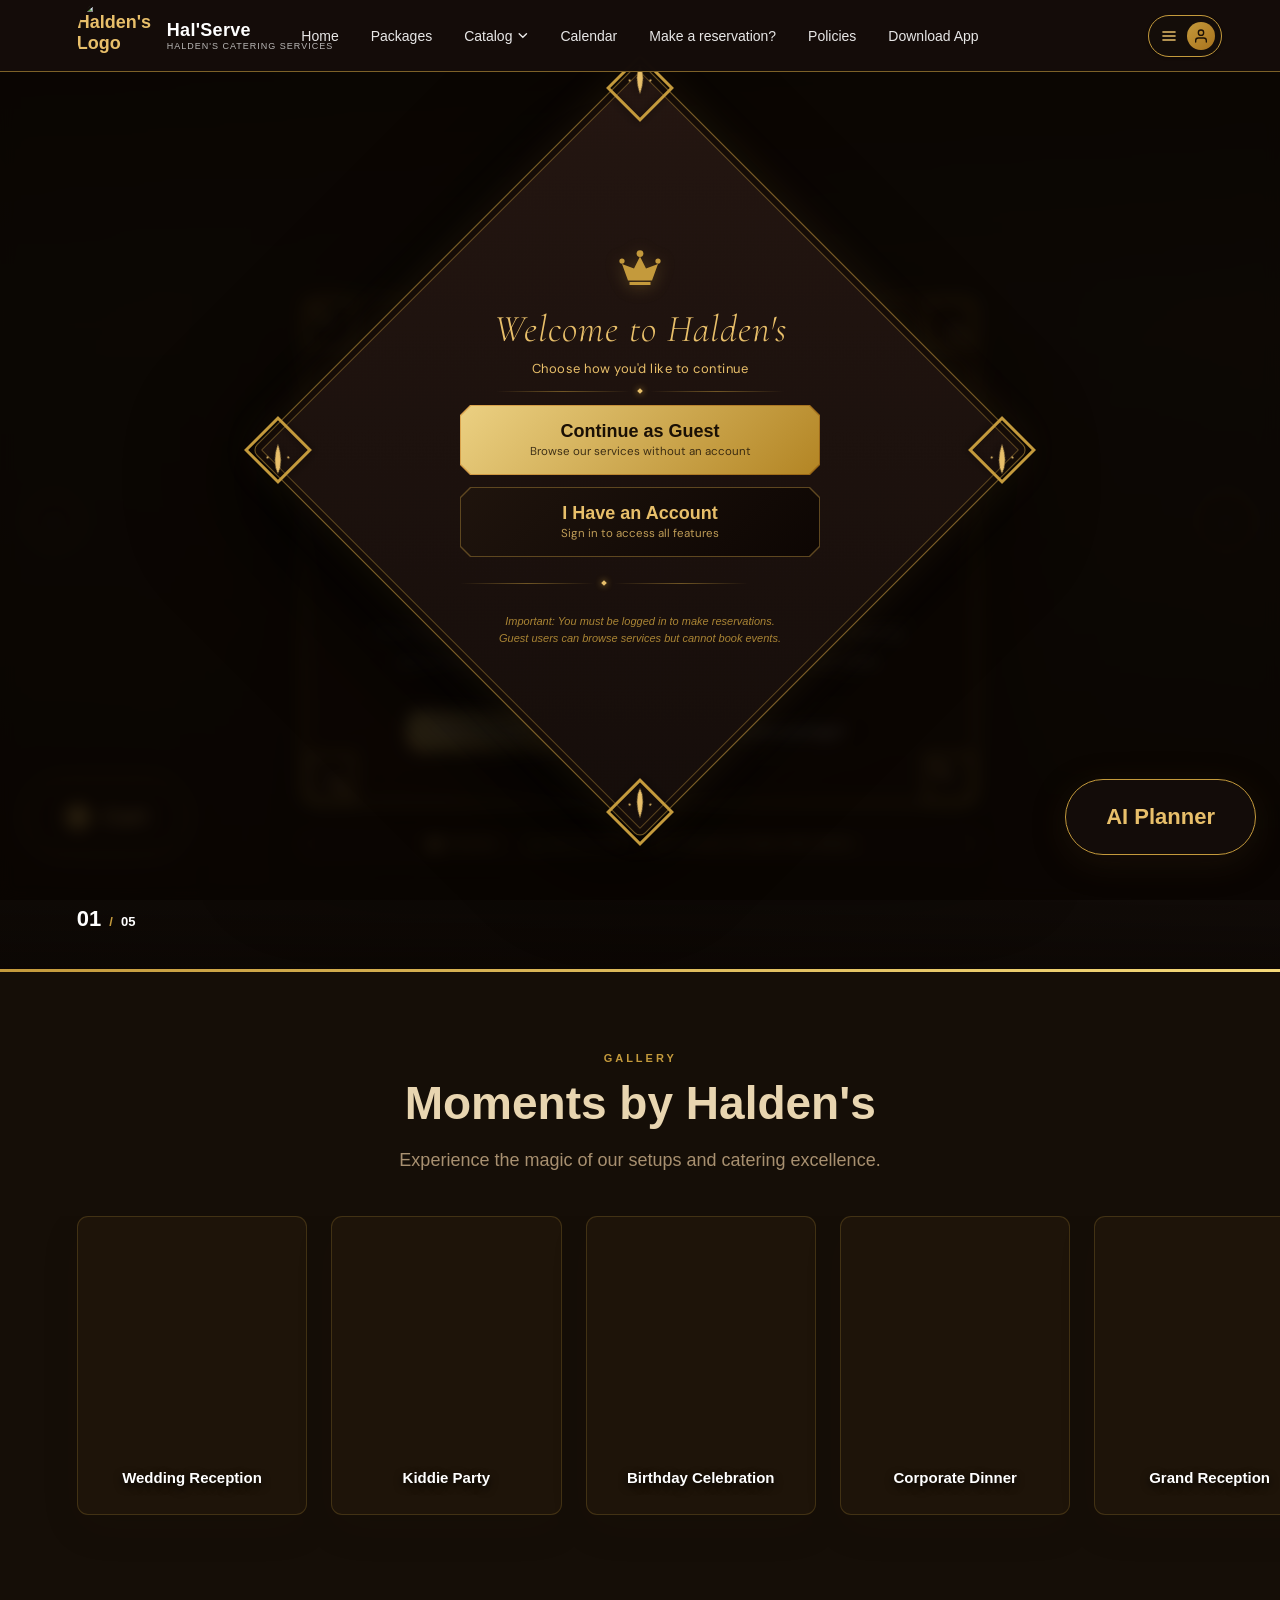
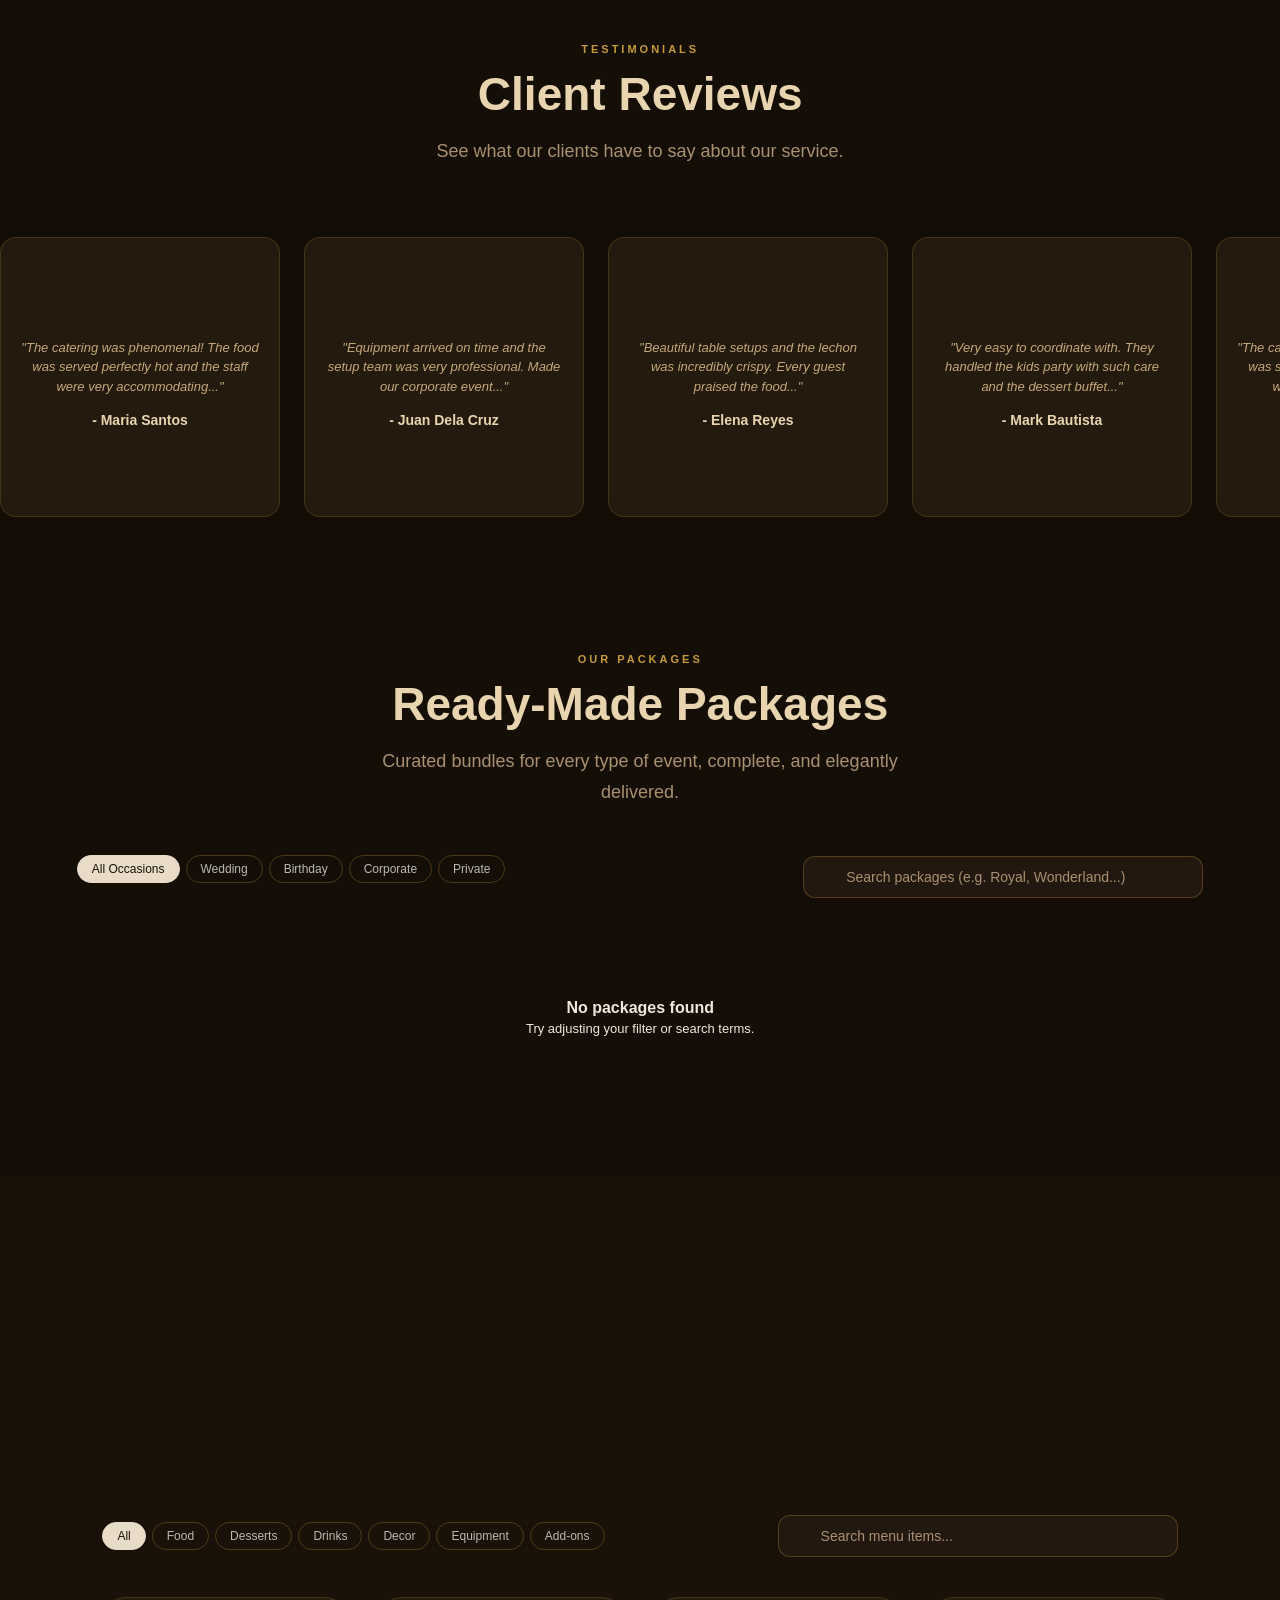
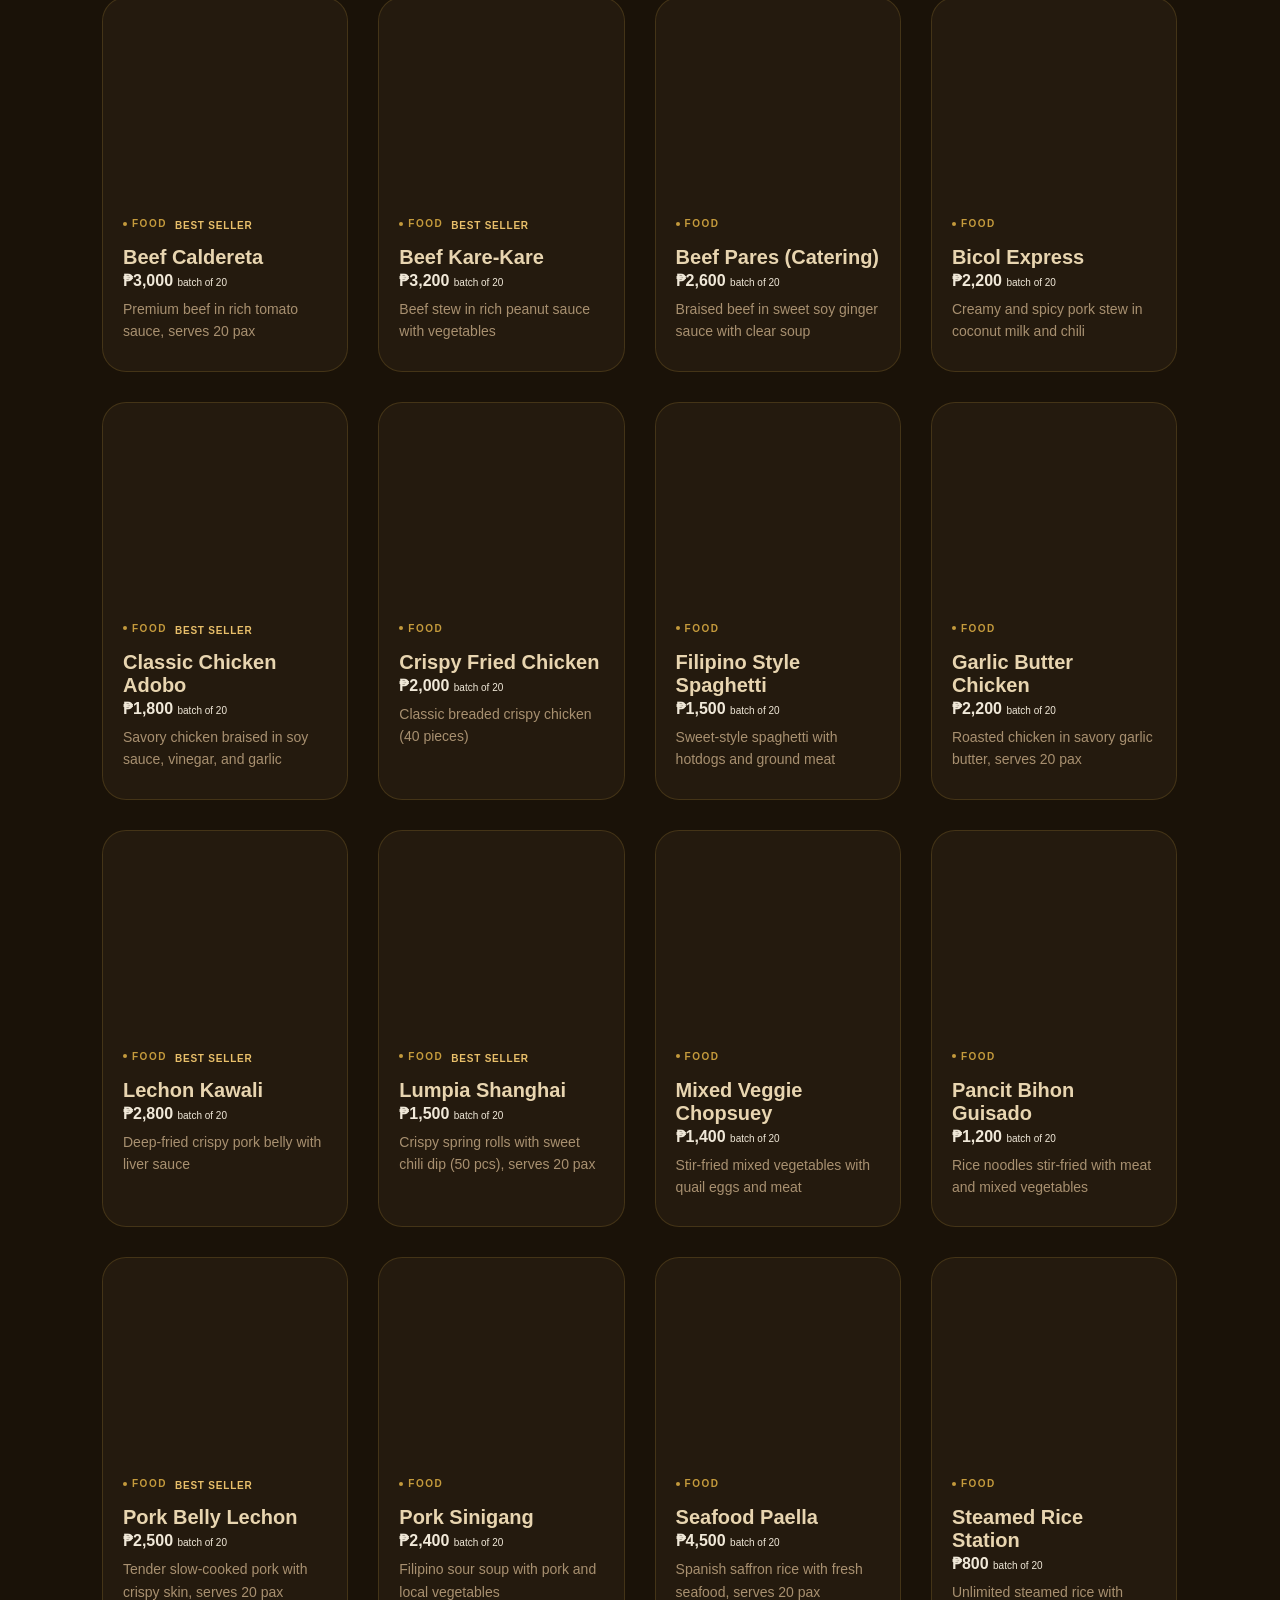
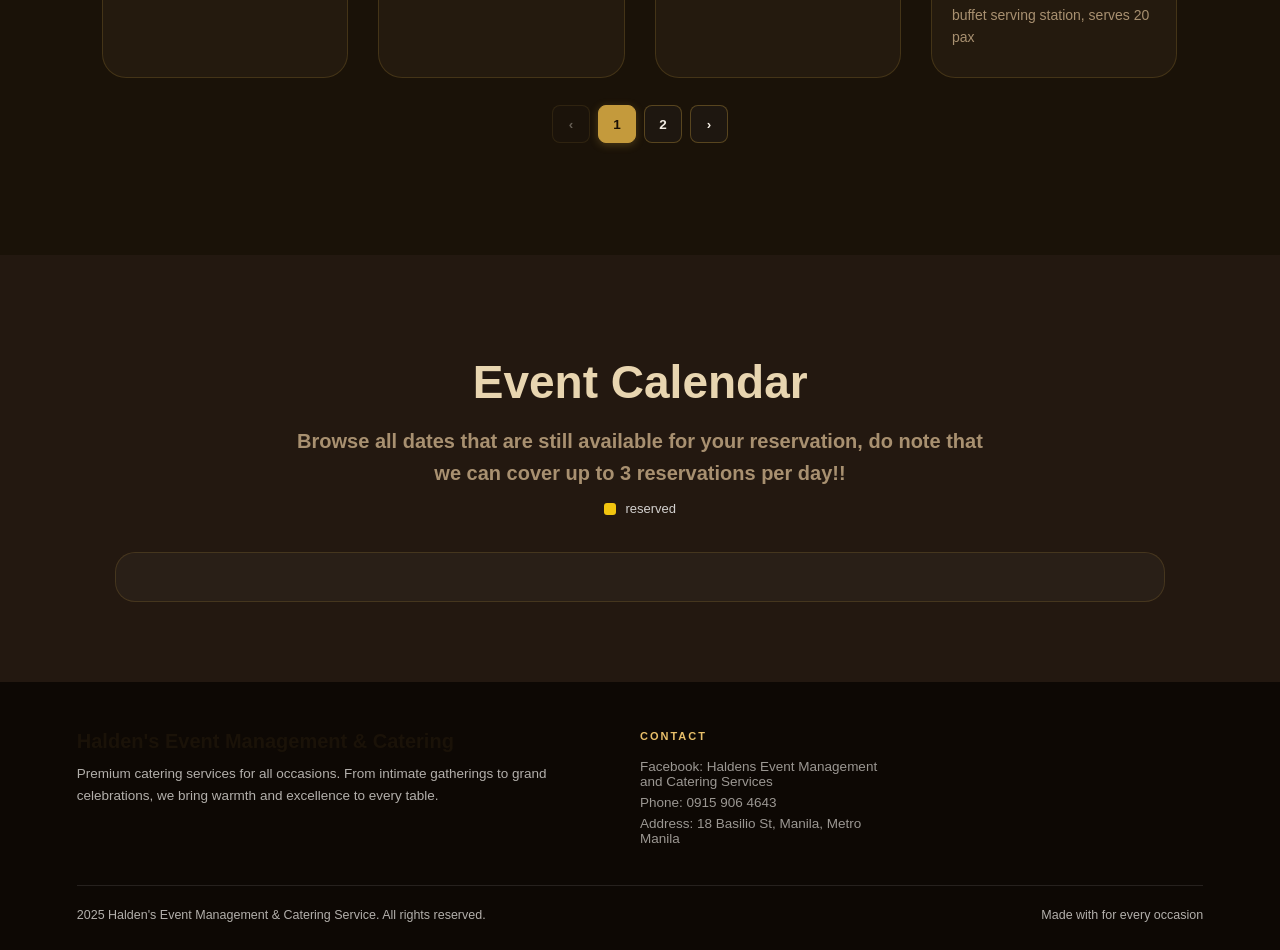
==== index.html @ 3b06c66b "Add files via upload" ====
<!DOCTYPE html>
<html lang="en">

<head>
  <meta charset="UTF-8">
  <!-- ================================================================
       HARD REDIRECT LOOP BREAKER
  ================================================================ -->
  <script>
    (function() {
      try {
        var now = Date.now();
        var raw = sessionStorage.getItem('_hard_loop_guard');
        var loads = raw ? JSON.parse(raw) : [];
        loads = loads.filter(function(t) { return now - t < 2500; });
        loads.push(now);
        sessionStorage.setItem('_hard_loop_guard', JSON.stringify(loads));
        if (loads.length >= 3) {
          localStorage.clear();
          sessionStorage.clear();
          document.write('<div style="padding:50px;font-family:sans-serif;color:white;background:#1a1a1a;height:100vh;">' +
            '<h2>Loop Detected & Blocked!</h2>' +
            '<p>Your browser had corrupted login data which caused an infinite redirect loop.</p>' +
            '<p>We have cleared the corrupted data.</p>' +
            '<a href="index.html" style="color:#c49a3c;font-size:18px;text-decoration:underline;">Click here to return to the homepage</a>' +
            '</div>');
          window.stop();
        }
      } catch(e) {}
    })();
  </script>

  <meta charset="UTF-8" />
  <meta name="viewport" content="width=device-width, initial-scale=1.0" />
  <title>Halden's Event Management and Catering Service</title>
  <link rel="icon" type="image/png" href="haldens_logo.png" />

  <link rel="icon" type="image/png" href="haldens_logo.png" />


  <link rel="icon" type="image/png" href="haldens_logo.png" />
 
  <link rel="icon" type="image/png" href="haldens_logo.png" />
 
  <link rel="icon" type="image/png" href="haldens_logo.png" />
<link
    href="https://fonts.googleapis.com/css2?family=Playfair+Display:ital,wght@0,400;0,600;0,700;1,400&family=DM+Sans:wght@300;400;500;600&family=Cormorant+Garamond:ital,wght@0,300;0,400;1,300&display=swap"
    rel="stylesheet" />
  <link rel="stylesheet" href="style.css?v=27" />
  <link rel="stylesheet" href="auth-prompt-styles.css" />
  <style>
    /* Dark mode calendar meeting & event text color fix */
    [data-theme="dark"] .fc-event,
    [data-theme="dark"] .fc-event *,
    [data-theme="dark"] .fc-event-title,
    [data-theme="dark"] .fc-event-time,
    [data-theme="dark"] #public-calendar .fc-event,
    [data-theme="dark"] #public-calendar .fc-event * {
      color: #ffffff !important;
    }
    @media (max-width: 768px) {
      [data-theme="dark"] .fc-event,
      [data-theme="dark"] .fc-event *,
      [data-theme="dark"] #public-calendar .fc-event,
      [data-theme="dark"] #public-calendar .fc-event * {
        color: #ffffff !important;
      }
    }
  </style>
  <!-- Leaflet Maps -->
  <link rel="stylesheet" href="https://unpkg.com/leaflet@1.9.4/dist/leaflet.css"
    integrity="sha256-p4NxAoJBhIIN+hmNHrzRCf9tD/miZyoHS5obTRR9BMY=" crossorigin="" />
  <!-- Chart.js -->
  <script src="https://cdn.jsdelivr.net/npm/chart.js"></script>
  <script src="https://unpkg.com/leaflet@1.9.4/dist/leaflet.js"
    integrity="sha256-20nQCchB9co0qIjJZRGuk2/Z9VM+kNiyxNV1lvTlZBo=" crossorigin=""></script>
  <!-- FOUC prevention: apply saved theme before first paint -->
  <script>document.documentElement.setAttribute('data-theme', localStorage.getItem('halden_theme') || 'dark');</script>
  <script src="https://cdn.jsdelivr.net/npm/fullcalendar@6.1.10/index.global.min.js"></script>
  <script src="https://cdnjs.cloudflare.com/ajax/libs/tesseract.js/4.1.1/tesseract.min.js"></script>
  <script src="https://cdn.jsdelivr.net/npm/jsqr@1.4.0/dist/jsQR.min.js"></script>
  <script src="theme.js"></script>
</head>

<body>

  <!-- LOGIN/GUEST PROMPT MODAL -->
  <div class="auth-prompt-overlay" id="authPromptModal">
    <div class="auth-prompt-modal">
      <div class="auth-diamond-bg">
        <svg class="corner top-left" viewBox="0 0 100 100" fill="var(--gold-light)"><path d="M10,10 Q40,20 60,60 Q20,40 10,10"/><circle cx="30" cy="30" r="4"/><circle cx="55" cy="20" r="2.5"/><circle cx="20" cy="55" r="2.5"/></svg>
        <svg class="corner top-right" viewBox="0 0 100 100" fill="var(--gold-light)"><path d="M90,10 Q60,20 40,60 Q80,40 90,10"/><circle cx="70" cy="30" r="4"/><circle cx="45" cy="20" r="2.5"/><circle cx="80" cy="55" r="2.5"/></svg>
        <svg class="corner bottom-left" viewBox="0 0 100 100" fill="var(--gold-light)"><path d="M10,90 Q40,80 60,40 Q20,60 10,90"/><circle cx="30" cy="70" r="4"/><circle cx="55" cy="80" r="2.5"/><circle cx="20" cy="45" r="2.5"/></svg>
        <svg class="corner bottom-right" viewBox="0 0 100 100" fill="var(--gold-light)"><path d="M90,90 Q60,80 40,40 Q80,60 90,90"/><circle cx="70" cy="70" r="4"/><circle cx="45" cy="80" r="2.5"/><circle cx="80" cy="45" r="2.5"/></svg>
      </div>
      
      <div class="auth-prompt-content-wrapper">
        <div class="auth-prompt-header">
          <svg class="modal-crown" viewBox="0 0 64 64" fill="var(--gold)" width="48" height="48" style="margin-bottom: 8px; filter: drop-shadow(0 2px 8px rgba(196,154,60,0.3));">
            <path d="M32 14 l8 16 l16 -6 l-8 22 h-32 l-8 -22 l16 6 z"/>
            <circle cx="32" cy="10" r="4.5"/>
            <circle cx="8" cy="20" r="3.5"/>
            <circle cx="56" cy="20" r="3.5"/>
            <rect x="18" y="48" width="28" height="4"/>
          </svg>
          <h2>Welcome to Halden's</h2>
          <p style="color: var(--gold-light);">Choose how you'd like to continue</p>
        </div>

        <div class="modal-divider">
          <div class="line"></div><div class="diamond"></div><div class="line"></div>
        </div>

        <div class="auth-prompt-content">
          <div class="auth-option">
            <button class="auth-btn primary" onclick="continueAsGuest()">
              <div class="auth-btn-text">
                <strong>Continue as Guest</strong>
                <small>Browse our services without an account</small>
              </div>
            </button>
          </div>

          <div class="auth-option">
            <button class="auth-btn secondary" onclick="goToLogin()">
              <div class="auth-btn-text">
                <strong>I Have an Account</strong>
                <small>Sign in to access all features</small>
              </div>
            </button>
          </div>
          
          <div class="modal-divider" style="margin: 12px 0 4px;">
            <div class="line"></div><div class="diamond"></div><div class="line"></div>
          </div>

          <div class="auth-disclaimer">
            <p>Important: You must be logged in to make reservations.<br>Guest users can browse services but cannot book events.</p>
          </div>
        </div>
      </div>
    </div>
  </div>



  <!-- Deferred stubs: app.js loads late, these ensure onclick buttons work immediately -->
  <script>
    function continueAsGuest() {
      if (window._continueAsGuestReady) return window._continueAsGuestReady();
      document.addEventListener('app-ready', function() { window.continueAsGuest && window.continueAsGuest(); }, { once: true });
    }
    function goToLogin() {
      if (window._goToLoginReady) return window._goToLoginReady();
      document.addEventListener('app-ready', function() { window.goToLogin && window.goToLogin(); }, { once: true });
    }
    function openDownloadAppModal() {
      const m = document.getElementById('download-app-modal');
      if (m) {
        m.style.display = 'flex';
        m.classList.remove('hidden');
        document.body.style.overflow = 'hidden';
      }
    }
    function closeDownloadAppModal() {
      const m = document.getElementById('download-app-modal');
      if (m) {
        m.style.display = 'none';
        m.classList.add('hidden');
        document.body.style.overflow = '';
      }
    }
    function confirmDownloadApp() {
      closeDownloadAppModal();
      const a = document.createElement('a');
      a.href = 'https://github.com/cicibestexp-cell/Halden-s-Catering-Service/releases/download/v1.0/Hal.Serve.apk';
      a.download = 'Hal.Serve.apk';
      document.body.appendChild(a);
      a.click();
      document.body.removeChild(a);
    }
  </script>


  <!-- NAV -->
  <nav>
    <div class="nav-logo" onclick="go('#hero')">
      <div class="nav-logo-icon" style="background:none; border:none; padding:0; overflow:hidden; border-radius:50%; width:80px; height:80px; flex-shrink:0;">
        <img src="https://res.cloudinary.com/dg8ytmck5/image/upload/v1787591288/halden_logo_bgzhdu.png" alt="Halden's Logo" style="width:100%; height:100%; object-fit:cover;" />
      </div>
      <div class="logo-text">
        <span class="logo-main">Hal'Serve</span>
        <span class="logo-sub" style="font-size:9px; letter-spacing:1px;">Halden's Catering Services</span>
      </div>
    </div>

    <div class="nav-center">
      <span class="nav-link" onclick="go('#hero')">Home</span>
<span class="nav-link" onclick="go('#packages')">Packages</span>
      <div class="dropdown">
        <span class="nav-link dropdown-toggle" onclick="go('#full-catalog')">
          Catalog
          <svg width="11" height="11" viewBox="0 0 12 12" fill="none">
            <path d="M2 4l4 4 4-4" stroke="currentColor" stroke-width="1.5" stroke-linecap="round" />
          </svg>
        </span>
        <div class="dropdown-menu">
          <span class="dropdown-item" onclick="jumpFullCat('food')"><span class="di-icon"></span>Food &amp;
            Dishes</span>
          <span class="dropdown-item" onclick="jumpFullCat('dessert')"><span class="di-icon"></span>Desserts</span>
          <span class="dropdown-item" onclick="jumpFullCat('drink')"><span class="di-icon"></span>Drinks</span>
          <span class="dropdown-item" onclick="jumpFullCat('decoration')"><span
              class="di-icon"></span>Decorations</span>
          <span class="dropdown-item" onclick="jumpFullCat('equipment')"><span class="di-icon"></span>Equipment &amp;
            Setup</span>
          <span class="dropdown-item" onclick="jumpFullCat('entertainment')"><span class="di-icon"></span>Add-ons</span>

          <span class="dropdown-item" onclick="jumpFullCat('all')"><span class="di-icon"></span>View All</span>
        </div>
      </div>
            <span class="nav-link" onclick="go('#event-calendar')"> Calendar</span>
      <span class="nav-link" onclick="openCustomPanel()">Make a reservation?</span>
      <span class="nav-link" id="nav-policies-btn" onclick="openPoliciesModal()" style="cursor:pointer;">Policies</span>
      <span class="nav-link" id="nav-download-app-btn" onclick="openDownloadAppModal()" style="cursor:pointer;">Download App</span>
    </div>

    <div style="display:flex;align-items:center;gap:8px; margin-right: -1.5vw;">
      <div class="dropdown" style="margin-left: 8px;">
        <button class="dropdown-toggle nav-settings-btn" aria-label="Account" onclick="this.parentElement.classList.toggle('open'); event.stopPropagation();">
           <!-- Three dashed menu icon -->
           <svg width="16" height="16" viewBox="0 0 24 24" fill="none" stroke="currentColor" stroke-width="2.5" stroke-linecap="round" stroke-linejoin="round">
             <line x1="3" y1="12" x2="21" y2="12"></line>
             <line x1="3" y1="6" x2="21" y2="6"></line>
             <line x1="3" y1="18" x2="21" y2="18"></line>
           </svg>
           <!-- User avatar icon (wrapped in a filled circle for emphasis) -->
           <div class="nav-avatar-icon">
             <svg width="16" height="16" viewBox="0 0 24 24" fill="none" stroke="currentColor" stroke-width="2" stroke-linecap="round" stroke-linejoin="round">
                <path d="M20 21v-2a4 4 0 0 0-4-4H8a4 4 0 0 0-4 4v2"></path>
                <circle cx="12" cy="7" r="4"></circle>
              </svg>
           </div>
        </button>
        <div class="dropdown-menu nav-settings-menu" style="right: 0; left: auto; top: 45px; min-width: 230px; padding: 12px; cursor: default;">
           <!-- DISPLAY GROUP -->
           <div style="display:flex; flex-direction:column; gap:6px; margin-bottom: 12px; padding-bottom: 12px; border-bottom: 1px solid rgba(196,154,60,0.3);">
             <span class="dropdown-item theme-toggle-btn" id="theme-toggle-btn" onclick="toggleTheme()" style="display:flex; align-items:center; justify-content:space-between; gap:8px; cursor: pointer;">
                <div style="display:flex; align-items:center; gap:8px;">
                  <span class="theme-icon" style="margin:0;"></span><span class="theme-label">Dark Mode</span>
                </div>
             </span>
             
             <!-- SCALE BUTTON -->
             <div class="dropdown-item scale-control" style="display:flex; align-items:center; justify-content:space-between; gap:8px;">
                <div style="display:flex; align-items:center; gap:8px;">
                   <svg width="16" height="16" viewBox="0 0 24 24" fill="none" stroke="currentColor" stroke-width="2.5" stroke-linecap="round" stroke-linejoin="round">
                     <circle cx="11" cy="11" r="8"></circle>
                     <path d="m21 21-4.3-4.3"></path>
                   </svg>
                   <span>Zoom</span>
                </div>
                <div class="nav-zoom-controls">
                   <button onclick="changeUIScale(-0.1); event.stopPropagation();" class="nav-zoom-btn">&minus;</button>
                   <span id="ui-scale-label" class="nav-zoom-label">100%</span>
                   <button onclick="changeUIScale(0.1); event.stopPropagation();" class="nav-zoom-btn">&plus;</button>
                </div>
             </div>
             
             <!-- AUTO OPEN DASHBOARD -->
             <div class="dropdown-item" style="display:flex; align-items:center; gap:8px;" onclick="event.stopPropagation();">
               <input type="checkbox" id="auto-open-dash-chk" onchange="toggleAutoOpenDash(this.checked)" style="cursor:pointer;" />
               <label for="auto-open-dash-chk" style="cursor:pointer; margin:0; flex:1; font-size:13.5px; font-weight:600;">Auto-open Dashboard</label>
             </div>
           </div>

           <!-- ACCOUNT GROUP -->
           <div style="display:flex; flex-direction:column; gap:4px;">
             <span class="dropdown-item" id="btn-profile" onclick="openDashboardPortal()" style="display:none; text-align:left; cursor: pointer; color:var(--nav-dropdown-color); font-weight:600;">
               <svg width="16" height="16" viewBox="0 0 24 24" fill="none" stroke="currentColor" stroke-width="2.5" stroke-linecap="round" stroke-linejoin="round" style="margin-right:8px;"><rect x="3" y="3" width="7" height="9"></rect><rect x="14" y="3" width="7" height="5"></rect><rect x="14" y="12" width="7" height="9"></rect><rect x="3" y="16" width="7" height="5"></rect></svg>
               Dashboard
             </span>
             <span class="dropdown-item btn-auth" onclick="handleAuthAction()" style="text-align:left; color:var(--gold-light); font-weight:600; cursor: pointer;">
               <span class="auth-label">Login / Sign Up</span>
             </span>
           </div>
        </div>
      </div>
    </div>
    <button class="hamburger" id="hamburger" onclick="toggleMobileNav()" aria-label="Menu">
      <span></span><span></span><span></span>
    </button>
  </nav>

  <!-- MOBILE NAV DRAWER -->
  <div class="mobile-nav" id="mobile-nav">
    <button class="mob-link" onclick="go('#hero');closeMobileNav()"> Home</button>
    <button class="mob-link" onclick="go('#packages');closeMobileNav()"> Packages</button>
    <button class="mob-link" onclick="go('#full-catalog');closeMobileNav()"> Catalog</button>
    <button class="mob-link" onclick="go('#event-calendar');closeMobileNav()"> Event Calendar</button>
    <button class="mob-link" id="mob-policies-btn" onclick="openPoliciesModal();closeMobileNav()"> Policies</button>
    <button class="mob-link" id="mob-download-app-btn" onclick="openDownloadAppModal();closeMobileNav()"> Download App</button>
    <div class="mob-divider"></div>
    <button class="mob-link" id="mob-reservation-btn" onclick="openCustomPanel();closeMobileNav()" style="text-align:center; background:linear-gradient(135deg,var(--gold-dark),var(--gold)); color:#1a1007; font-weight:700; border-radius:10px; margin-top:4px; padding:14px 20px; letter-spacing:0.3px;"> Make a Reservation</button>
    <button class="mob-link" id="mob-profile-link" onclick="openDashboardPortal();closeMobileNav()" style="display:none; text-align:center; background:#16a34a !important; color:#ffffff !important; font-weight:700 !important; border-radius:10px !important; margin-top:6px; padding:14px 20px; letter-spacing:0.3px; border:none !important;"> Dashboard</button>
    <div class="mob-divider"></div>
    <!-- MOBILE ZOOM CONTROLS -->
    <div class="mob-zoom-box" style="display:flex; align-items:center; justify-content:space-between; padding:10px 14px; background:var(--cream2); border:1px solid var(--border); border-radius:10px; margin-top:6px;">
      <div style="display:flex; align-items:center; gap:8px; font-size:13px; font-weight:600; color:var(--brown);">
        <svg width="15" height="15" viewBox="0 0 24 24" fill="none" stroke="currentColor" stroke-width="2.5" stroke-linecap="round" stroke-linejoin="round">
          <circle cx="11" cy="11" r="8"></circle>
          <path d="m21 21-4.3-4.3"></path>
        </svg>
        <span>Zoom</span>
      </div>
      <div style="display:flex; align-items:center; gap:6px;">
        <button onclick="changeUIScale(-0.1); event.stopPropagation();" style="width:28px; height:28px; border-radius:6px; border:1px solid var(--border); background:var(--card-bg); color:var(--brown); font-size:16px; font-weight:700; cursor:pointer; display:flex; align-items:center; justify-content:center;">&minus;</button>
        <span id="ui-scale-label-mob" style="font-size:13px; font-weight:700; color:var(--brown); min-width:42px; text-align:center;">100%</span>
        <button onclick="changeUIScale(0.1); event.stopPropagation();" style="width:28px; height:28px; border-radius:6px; border:1px solid var(--border); background:var(--card-bg); color:var(--brown); font-size:16px; font-weight:700; cursor:pointer; display:flex; align-items:center; justify-content:center;">&plus;</button>
      </div>
    </div>

    <!-- AUTO OPEN DASHBOARD CHECKBOX -->
    <div class="mob-autodash-box" style="display:flex; align-items:center; gap:10px; padding:10px 14px; background:var(--cream2); border:1px solid var(--border); border-radius:10px; margin-top:6px;" onclick="event.stopPropagation();">
      <input type="checkbox" id="auto-open-dash-chk-mob" onchange="toggleAutoOpenDash(this.checked)" style="cursor:pointer; width:16px; height:16px; accent-color:var(--gold-dark);" />
      <label for="auto-open-dash-chk-mob" style="cursor:pointer; margin:0; flex:1; font-size:13px; font-weight:600; color:var(--brown);">Auto-open Dashboard</label>
    </div>

    <button class="theme-toggle-btn" id="mob-theme-toggle" onclick="toggleTheme();"
      style="width:100%;justify-content:center;border-radius:10px;margin-top:6px;">
      <span class="theme-icon"></span><span class="theme-label">Dark Mode</span>
    </button>
    <button class="mob-link" id="mob-auth-btn" onclick="handleAuthAction();closeMobileNav()"
      style="text-align:center;background:var(--cream2);border-radius:10px;margin-top:6px;padding:14px 20px;"> Login / Sign Up</button>

  </div>

  <!-- LOGOUT CONFIRM MODAL -->
  <div class="error-overlay" id="logout-overlay" onclick="closeLogoutModal()" style="z-index: 100000;">
    <div class="error-modal" onclick="event.stopPropagation()">
      <h3 class="error-title" style="color:var(--text); margin-top:0;">Log Out</h3>
      <p class="error-msg">Are you sure you want to log out of your account?</p>
      <div style="display:flex; gap:25px; margin-top:20px; width:100%;">
        <button class="btn-error-close" style="flex:1; background:transparent; color:var(--text); border:1px solid var(--border);" onclick="closeLogoutModal()">Cancel</button>
        <button class="btn-error-close" style="flex:1; background:#d9534f; color:#fff;" onclick="executeLogOut()">Log Out</button>
      </div>
    </div>
  </div>

  <!-- HERO -->
  <section id="hero">

    <!-- FULL-SCREEN PHOTO SLIDES -->
    <div class="hero-slides" id="hero-slides">
      <div class="hero-slide active"
        style="--himg: url('https://res.cloudinary.com/dg8ytmck5/image/upload/v1774321988/halden1_sdv4yf.png')"></div>
      <div class="hero-slide"
        style="--himg: url('https://res.cloudinary.com/dg8ytmck5/image/upload/v1774323082/halden_4_fwsgdo.png')"></div>
      <div class="hero-slide"
        style="--himg: url('https://res.cloudinary.com/dg8ytmck5/image/upload/v1774323083/halden5_itbx3u.png')"></div>
      <div class="hero-slide"
        style="--himg: url('https://res.cloudinary.com/dg8ytmck5/image/upload/v1774323085/halden7_bqts0y.png')"></div>
      <div class="hero-slide"
        style="--himg: url('https://res.cloudinary.com/dg8ytmck5/image/upload/v1774323086/halden8_xh2jgu.png')"></div>
    </div>

    <!-- GRADIENT OVERLAYS for text readability -->
    <div class="hero-grad-bottom"></div>
    <div class="hero-grad-top"></div>

    <!-- CENTER WRAPPER (square card + contact bar anchored together OUTSIDE) -->
    <div class="hero-center-wrapper">
      <div class="hero-content">
        <svg class="corner top-left" viewBox="0 0 100 100" fill="var(--gold-light)"><path d="M10,10 Q40,20 60,60 Q20,40 10,10"/><circle cx="30" cy="30" r="4"/><circle cx="55" cy="20" r="2.5"/><circle cx="20" cy="55" r="2.5"/></svg>
        <svg class="corner top-right" viewBox="0 0 100 100" fill="var(--gold-light)"><path d="M90,10 Q60,20 40,60 Q80,40 90,10"/><circle cx="70" cy="30" r="4"/><circle cx="45" cy="20" r="2.5"/><circle cx="80" cy="55" r="2.5"/></svg>
        <svg class="corner bottom-left" viewBox="0 0 100 100" fill="var(--gold-light)"><path d="M10,90 Q40,80 60,40 Q20,60 10,90"/><circle cx="30" cy="70" r="4"/><circle cx="55" cy="80" r="2.5"/><circle cx="20" cy="45" r="2.5"/></svg>
        <svg class="corner bottom-right" viewBox="0 0 100 100" fill="var(--gold-light)"><path d="M90,90 Q60,80 40,40 Q80,60 90,90"/><circle cx="70" cy="70" r="4"/><circle cx="45" cy="80" r="2.5"/><circle cx="80" cy="45" r="2.5"/></svg>

        <div class="hero-logo-circle" style="width:220px; height:220px; border-radius:50%; background:#0a0a0a; border:4px solid var(--gold-light, #c49a3c); position:absolute; top:-110px; left:50%; transform:translateX(-50%); z-index:15; display:flex; align-items:center; justify-content:center; overflow:hidden; box-shadow:0 10px 40px rgba(0,0,0,0.6);">
          <img src="https://res.cloudinary.com/dg8ytmck5/image/upload/v1787591288/halden_logo_bgzhdu.png" alt="Halden's Logo" style="width:100%; height:100%; object-fit:cover;" />
        </div>
        <h1 class="hero-title" style="font-family: 'Cormorant Garamond', serif; font-style: normal; font-weight: 300; margin-top: 95px; line-height: 1.15;">Halden's<br><em>Catering Services</em></h1>
        
        <div class="modal-divider hero-divider">
          <div class="line"></div><div class="diamond"></div><div class="line"></div>
        </div>

        <p class="hero-sub">From intimate family gatherings to grand celebrations, Halden's catering service aims to
          provide warmth, elegance, and flavor to your table.</p>
        <div class="hero-btns">
          <a class="btn-primary" onclick="go('#packages')">
            View Packages
            <svg width="15" height="15" viewBox="0 0 24 24" fill="none">
              <path d="M5 12h14M13 6l6 6-6 6" stroke="currentColor" stroke-width="2" stroke-linecap="round" />
            </svg>
          </a>
          <a class="btn-outline" onclick="openCustomPanel()"> Make your own custom package? </a>
        </div>
      </div>

      <!-- CONTACT INFO BAR (OUTSIDE THE SQUARE CARD, ANCHORED DIRECTLY UNDER IT) -->
      <div class="hero-contact-bar">
        <a href="https://www.facebook.com/haldenseventstylistandcateringservices" target="_blank" rel="noopener" class="hero-contact-item">
          <svg width="13" height="13" viewBox="0 0 24 24" fill="currentColor">
            <path d="M24 12.073c0-6.627-5.373-12-12-12s-12 5.373-12 12c0 5.99 4.388 10.954 10.125 11.854v-8.385H7.078v-3.47h3.047V9.43c0-3.007 1.792-4.669 4.533-4.669 1.312 0 2.686.235 2.686.235v2.953H15.83c-1.491 0-1.956.925-1.956 1.874v2.25h3.328l-.532 3.47h-2.796v8.385C19.612 23.027 24 18.062 24 12.073z"/>
          </svg>
          <span>Facebook</span>
        </a>
        <span class="hero-contact-sep">&bull;</span>
        <a href="tel:09159064643" class="hero-contact-item">
          <svg width="13" height="13" viewBox="0 0 24 24" fill="none" stroke="currentColor" stroke-width="2" stroke-linecap="round" stroke-linejoin="round">
            <path d="M22 16.92v3a2 2 0 0 1-2.18 2 19.79 19.79 0 0 1-8.63-3.07 19.5 19.5 0 0 1-6-6 19.79 19.79 0 0 1-3.07-8.67A2 2 0 0 1 4.11 2h3a2 2 0 0 1 2 1.72 12.84 12.84 0 0 0 .7 2.81 2 2 0 0 1-.45 2.11L8.09 9.91a16 16 0 0 0 6 6l1.27-1.27a2 2 0 0 1 2.11-.45 12.84 12.84 0 0 0 2.81.7A2 2 0 0 1 22 16.92z"></path>
          </svg>
          <span>0915 906 4643</span>
        </a>
        <span class="hero-contact-sep">&bull;</span>
        <span class="hero-contact-item">
          <svg width="13" height="13" viewBox="0 0 24 24" fill="none" stroke="currentColor" stroke-width="2" stroke-linecap="round" stroke-linejoin="round">
            <path d="M21 10c0 7-9 13-9 13s-9-6-9-13a9 9 0 0 1 18 0z"></path>
            <circle cx="12" cy="10" r="3"></circle>
          </svg>
          <span>18 Basilio St, Manila, Metro Manila</span>
        </span>
      </div>
    </div>

    <!-- PREV / NEXT ARROWS -->
    <button class="hero-arrow hero-arrow-prev" id="hero-arrow-prev" onclick="heroNav(-1)"
      aria-label="Previous">&#8249;</button>
    <button class="hero-arrow hero-arrow-next" id="hero-arrow-next" onclick="heroNav(1)"
      aria-label="Next">&#8250;</button>

    <!-- BOTTOM HUD: counter -->
    <div class="hero-hud">
      <div class="hero-counter" id="hero-counter"><span class="hero-counter-cur">01</span> <span
          class="hero-counter-sep">/</span> 05</div>
    </div>

    <!-- PROGRESS BAR -->
    <div class="hero-progress">
      <div class="hero-progress-fill" id="hero-progress-fill"></div>
    </div>

  </section>

  <!-- DRAGGABLE CAROUSEL (desktop) / FADING SQUARE (mobile) -->
  <section id="photo-carousel">
    <div class="carousel-header">
      <p class="section-label reveal">Gallery</p>
      <h2 class="section-title reveal delay-1">Moments by Halden's</h2>
      <p class="section-sub reveal delay-2">Experience the magic of our setups and catering excellence.</p>
    </div>

    <!-- Desktop: draggable horizontal carousel -->
    <div class="carousel-container reveal delay-3" id="carousel-container">
      <div class="carousel-track" id="carousel-track">
        <div class="c-item">
          <div class="c-img"
            style="background: url('https://res.cloudinary.com/dg8ytmck5/image/upload/v1774321988/halden1_sdv4yf.png') center/cover;">
            <p style="color:white;text-shadow:0 3px 8px rgba(0,0,0,0.9);margin-top:auto;margin-bottom:16px;">Wedding
              Reception</p>
          </div>
        </div>
        <div class="c-item">
          <div class="c-img"
            style="background: url('https://res.cloudinary.com/dg8ytmck5/image/upload/v1774323082/halden_4_fwsgdo.png') center/cover;">
            <p style="color:white;text-shadow:0 3px 8px rgba(0,0,0,0.9);margin-top:auto;margin-bottom:16px;">Kiddie
              Party</p>
          </div>
        </div>
        <div class="c-item">
          <div class="c-img"
            style="background: url('https://res.cloudinary.com/dg8ytmck5/image/upload/v1774323083/halden5_itbx3u.png') center/cover;">
            <p style="color:white;text-shadow:0 3px 8px rgba(0,0,0,0.9);margin-top:auto;margin-bottom:16px;">Birthday
              Celebration</p>
          </div>
        </div>
        <div class="c-item">
          <div class="c-img"
            style="background: url('https://res.cloudinary.com/dg8ytmck5/image/upload/v1774323085/halden7_bqts0y.png') center/cover;">
            <p style="color:white;text-shadow:0 3px 8px rgba(0,0,0,0.9);margin-top:auto;margin-bottom:16px;">Corporate
              Dinner</p>
          </div>
        </div>
        <div class="c-item">
          <div class="c-img"
            style="background: url('https://res.cloudinary.com/dg8ytmck5/image/upload/v1774323086/halden8_xh2jgu.png') center/cover;">
            <p style="color:white;text-shadow:0 3px 8px rgba(0,0,0,0.9);margin-top:auto;margin-bottom:16px;">Grand
              Reception</p>
          </div>
        </div>
        <div class="c-item">
          <div class="c-img"
            style="background: url('https://res.cloudinary.com/dg8ytmck5/image/upload/v1774323089/halden3_selh2o.png') center/cover;">
            <p style="color:white;text-shadow:0 3px 8px rgba(0,0,0,0.9);margin-top:auto;margin-bottom:16px;">Family
              Gathering</p>
          </div>
        </div>
        <div class="c-item">
          <div class="c-img"
            style="background: url('https://res.cloudinary.com/dg8ytmck5/image/upload/v1774323085/halden6_gz1sfv.png') center/cover;">
            <p style="color:white;text-shadow:0 3px 8px rgba(0,0,0,0.9);margin-top:auto;margin-bottom:16px;">Debut
              Celebration</p>
          </div>
        </div>
        <div class="c-item">
          <div class="c-img"
            style="background: url('https://res.cloudinary.com/dg8ytmck5/image/upload/v1774323092/halden2_z1enpn.png') center/cover;">
            <p style="color:white;text-shadow:0 3px 8px rgba(0,0,0,0.9);margin-top:auto;margin-bottom:16px;">Wedding
              Banquet</p>
          </div>
        </div>
      </div>
    </div>

    <!-- Mobile only: fading square carousel -->
    <div class="mob-fade-carousel reveal delay-3" id="mob-fade-carousel"></div>
  </section>

  <!-- CUSTOMER REVIEWS -->
  <section id="customer-reviews" style="padding-top: 60px;">
    <div class="carousel-header">
      <p class="section-label reveal">Testimonials</p>
      <h2 class="section-title reveal delay-1">Client Reviews</h2>
      <p class="section-sub reveal delay-2">See what our clients have to say about our service.</p>
    </div>

    <div class="carousel-container reveal delay-3" id="reviews-carousel-container" style="padding-top: 30px;">
      <div class="carousel-track" id="reviews-track" style="animation-duration: 30s;">
        <!-- Reviews go here -->
        <div class="marquee-group">
          <div class="review-card" onclick="openReviewModal('Maria Santos', '', 'The catering was phenomenal! The food was served perfectly hot and the staff were very accommodating. Highly recommended for weddings.')">
            <div class="rc-stars"></div>
            <p class="rc-text">"The catering was phenomenal! The food was served perfectly hot and the staff were very accommodating..."</p>
            <div class="rc-author">- Maria Santos</div>
          </div>
          <div class="review-card" onclick="openReviewModal('Juan Dela Cruz', '', 'Equipment arrived on time and the setup team was very professional. Made our corporate event completely stress-free.')">
            <div class="rc-stars"></div>
            <p class="rc-text">"Equipment arrived on time and the setup team was very professional. Made our corporate event..."</p>
            <div class="rc-author">- Juan Dela Cruz</div>
          </div>
          <div class="review-card" onclick="openReviewModal('Elena Reyes', '', 'Beautiful table setups and the lechon was incredibly crispy. Every guest praised the food. Will definitely book again for our next family reunion.')">
            <div class="rc-stars"></div>
            <p class="rc-text">"Beautiful table setups and the lechon was incredibly crispy. Every guest praised the food..."</p>
            <div class="rc-author">- Elena Reyes</div>
          </div>
          <div class="review-card" onclick="openReviewModal('Mark Bautista', '', 'Very easy to coordinate with. They handled the kids party with such care and the dessert buffet was a huge hit!')">
            <div class="rc-stars"></div>
            <p class="rc-text">"Very easy to coordinate with. They handled the kids party with such care and the dessert buffet..."</p>
            <div class="rc-author">- Mark Bautista</div>
          </div>
        </div>

        <div class="marquee-group" aria-hidden="true">
          <div class="review-card" onclick="openReviewModal('Maria Santos', '', 'The catering was phenomenal! The food was served perfectly hot and the staff were very accommodating. Highly recommended for weddings.')">
            <div class="rc-stars"></div>
            <p class="rc-text">"The catering was phenomenal! The food was served perfectly hot and the staff were very accommodating..."</p>
            <div class="rc-author">- Maria Santos</div>
          </div>
          <div class="review-card" onclick="openReviewModal('Juan Dela Cruz', '', 'Equipment arrived on time and the setup team was very professional. Made our corporate event completely stress-free.')">
            <div class="rc-stars"></div>
            <p class="rc-text">"Equipment arrived on time and the setup team was very professional. Made our corporate event..."</p>
            <div class="rc-author">- Juan Dela Cruz</div>
          </div>
          <div class="review-card" onclick="openReviewModal('Elena Reyes', '', 'Beautiful table setups and the lechon was incredibly crispy. Every guest praised the food. Will definitely book again for our next family reunion.')">
            <div class="rc-stars"></div>
            <p class="rc-text">"Beautiful table setups and the lechon was incredibly crispy. Every guest praised the food..."</p>
            <div class="rc-author">- Elena Reyes</div>
          </div>
          <div class="review-card" onclick="openReviewModal('Mark Bautista', '', 'Very easy to coordinate with. They handled the kids party with such care and the dessert buffet was a huge hit!')">
            <div class="rc-stars"></div>
            <p class="rc-text">"Very easy to coordinate with. They handled the kids party with such care and the dessert buffet..."</p>
            <div class="rc-author">- Mark Bautista</div>
          </div>
        </div>

        <div class="marquee-group" aria-hidden="true">
          <div class="review-card" onclick="openReviewModal('Maria Santos', '', 'The catering was phenomenal! The food was served perfectly hot and the staff were very accommodating. Highly recommended for weddings.')">
            <div class="rc-stars"></div>
            <p class="rc-text">"The catering was phenomenal! The food was served perfectly hot and the staff were very accommodating..."</p>
            <div class="rc-author">- Maria Santos</div>
          </div>
          <div class="review-card" onclick="openReviewModal('Juan Dela Cruz', '', 'Equipment arrived on time and the setup team was very professional. Made our corporate event completely stress-free.')">
            <div class="rc-stars"></div>
            <p class="rc-text">"Equipment arrived on time and the setup team was very professional. Made our corporate event..."</p>
            <div class="rc-author">- Juan Dela Cruz</div>
          </div>
          <div class="review-card" onclick="openReviewModal('Elena Reyes', '', 'Beautiful table setups and the lechon was incredibly crispy. Every guest praised the food. Will definitely book again for our next family reunion.')">
            <div class="rc-stars"></div>
            <p class="rc-text">"Beautiful table setups and the lechon was incredibly crispy. Every guest praised the food..."</p>
            <div class="rc-author">- Elena Reyes</div>
          </div>
          <div class="review-card" onclick="openReviewModal('Mark Bautista', '', 'Very easy to coordinate with. They handled the kids party with such care and the dessert buffet was a huge hit!')">
            <div class="rc-stars"></div>
            <p class="rc-text">"Very easy to coordinate with. They handled the kids party with such care and the dessert buffet..."</p>
            <div class="rc-author">- Mark Bautista</div>
          </div>
        </div>
      </div>
    </div>
  </section>

  <!-- Review Modal -->
  <div class="auth-prompt-overlay hidden" id="reviewModal" onclick="closeReviewModal(event)" style="z-index: 10000;">
    <div class="review-modal-content">
      <h3 id="rm-name"
        style="font-family: Arial, sans-serif; font-size:28px; color:var(--brown); margin-bottom:12px; font-style:italic;">
      </h3>
      <div id="rm-stars" style="font-size:20px; margin-bottom:24px;"></div>
      <p id="rm-text" style="font-size:16px; color:var(--text-mid); line-height:1.7; font-family: Arial, sans-serif;">
      </p>
      <button class="btn-primary" style="margin-top:30px; border:none;"
        onclick="document.getElementById('reviewModal').classList.add('hidden')">Close Review</button>
    </div>
  </div>

  <!-- Reset Package Confirmation Modal -->
  <div class="auth-prompt-overlay hidden" id="reset-confirm-modal" onclick="closeResetConfirmModal(event)" style="z-index: 999999 !important;">
    <div class="review-modal-content" style="max-width:420px; text-align:center; padding:28px 24px; background:var(--warm-white); border:1px solid var(--border); border-radius:18px; box-shadow:0 20px 60px rgba(0,0,0,0.3);">
      <h3 style="font-family: Arial, sans-serif; font-size:20px; font-weight:700; color:var(--brown); margin-bottom:8px;">
        Reset &amp; Clear Package?
      </h3>
      <p style="font-size:13px; color:var(--text-mid); line-height:1.6; margin-bottom:24px;">
        Are you sure you want to reset the package and clear everything? All selected items, package selections, and details will be removed.
      </p>
      <div style="display:flex; gap:12px; justify-content:center;">
        <button class="btn-primary" style="background:#dc2626; color:#ffffff; border:none; padding:10px 20px; font-size:13px; font-weight:700; border-radius:10px; cursor:pointer;" onclick="confirmResetPackage()">
          Yes, Reset Package
        </button>
        <button id="btn-keep-package" class="btn-outline btn-keep-package" style="border:none; padding:10px 20px; font-size:13px; font-weight:700; border-radius:10px; cursor:pointer;" onclick="closeResetConfirmModal()">
          No, Keep Package
        </button>
      </div>
    </div>
  </div>

  <script>
    function openReviewModal(name, stars, text) {
      if (window._reviewDragDidMove) return;
      document.getElementById('rm-name').innerText = name;
      document.getElementById('rm-stars').innerText = stars;
      document.getElementById('rm-text').innerText = '"' + text + '"';
      document.getElementById('reviewModal').classList.remove('hidden');
    }
    function closeReviewModal(e) {
      if (e.target.id === 'reviewModal') {
        e.target.classList.add('hidden');
      }
    }

    // Client Reviews Carousel: Click and drag interactive scrolling
    (function () {
      const initCarouselDrag = function () {
        const container = document.getElementById('reviews-carousel-container');
        if (!container || container.dataset.dragInitialized) return;
        container.dataset.dragInitialized = 'true';

        let isDown = false;
        let startX = 0;
        let scrollLeft = 0;
        window._reviewDragDidMove = false;

        container.addEventListener('mousedown', function (e) {
          isDown = true;
          container.classList.add('is-dragging');
          startX = e.pageX - container.offsetLeft;
          scrollLeft = container.scrollLeft;
          window._reviewDragDidMove = false;
        });

        container.addEventListener('mouseleave', function () {
          if (!isDown) return;
          isDown = false;
          container.classList.remove('is-dragging');
          setTimeout(function () { window._reviewDragDidMove = false; }, 80);
        });

        container.addEventListener('mouseup', function () {
          if (!isDown) return;
          isDown = false;
          container.classList.remove('is-dragging');
          setTimeout(function () { window._reviewDragDidMove = false; }, 80);
        });

        container.addEventListener('mousemove', function (e) {
          if (!isDown) return;
          e.preventDefault();
          const x = e.pageX - container.offsetLeft;
          const walk = (x - startX) * 1.5;
          if (Math.abs(walk) > 6) {
            window._reviewDragDidMove = true;
          }
          container.scrollLeft = scrollLeft - walk;
        });

        // Touch gestures for touch screens & mobile
        let touchStartX = 0;
        let touchScrollLeft = 0;
        container.addEventListener('touchstart', function (e) {
          if (e.touches && e.touches[0]) {
            touchStartX = e.touches[0].pageX - container.offsetLeft;
            touchScrollLeft = container.scrollLeft;
            window._reviewDragDidMove = false;
          }
        }, { passive: true });

        container.addEventListener('touchmove', function (e) {
          if (e.touches && e.touches[0]) {
            const x = e.touches[0].pageX - container.offsetLeft;
            const walk = (x - touchStartX) * 1.5;
            if (Math.abs(walk) > 6) {
              window._reviewDragDidMove = true;
            }
            container.scrollLeft = touchScrollLeft - walk;
          }
        }, { passive: true });

        container.addEventListener('touchend', function () {
          setTimeout(function () { window._reviewDragDidMove = false; }, 80);
        }, { passive: true });
      };

      if (document.readyState === 'loading') {
        document.addEventListener('DOMContentLoaded', initCarouselDrag);
      } else {
        initCarouselDrag();
      }
    })();
  </script>

  <!-- PACKAGES -->
  <section id="packages">
    <div class="packages-header">
      <p class="section-label reveal">Our Packages</p>
      <h2 class="section-title reveal delay-1">Ready-Made Packages</h2>
      <p class="section-sub reveal delay-2">Curated bundles for every type of event, complete, and
        elegantly delivered.</p>
    </div>

    <div class="pkg-filters-row">
      <div class="cat-filters" id="fbtns-pkgs">
        <button class="fb active" onclick="setPkgOccasion('all',this)">All Occasions</button>
        <button class="fb" onclick="setPkgOccasion('Wedding',this)"> Wedding</button>
        <button class="fb" onclick="setPkgOccasion('Birthday',this)"> Birthday</button>
        <button class="fb" onclick="setPkgOccasion('Corporate',this)"> Corporate</button>
        <button class="fb" onclick="setPkgOccasion('Private',this)"> Private</button>
      </div>

      <div class="search-bar-wrap">
        <input type="text" class="search-input" placeholder="Search packages (e.g. Royal, Wonderland...)"
          oninput="onPkgSearch(this.value)">
        <span class="search-icon"></span>
      </div>
    </div>
    <div class="packages-grid reveal delay-3" id="pkgs-grid"></div>
  </section>

  <!-- FULL CATALOG READ-ONLY SECTION -->
  <section id="full-catalog">
    <div class="catalog-intro">
      <p class="section-label reveal">Menu & Services</p>
      <h2 class="section-title reveal delay-1">The Full Catalog</h2>
      <p class="section-sub reveal delay-2">Browse our wide range of services with verified customer feedback and
        ratings.</p>
    </div>
    <div class="pkg-filters-row" style="margin-top:20px;">
      <div class="cat-filters" id="fbtns-full" style="margin-bottom:0;">
        <button class="fb active" onclick="setFullCat('all',this)">All</button>
        <button class="fb" onclick="setFullCat('food',this)"> Food</button>
        <button class="fb" onclick="setFullCat('dessert',this)"> Desserts</button>
        <button class="fb" onclick="setFullCat('drink',this)"> Drinks</button>
        <button class="fb" onclick="setFullCat('decoration',this)"> Decor</button>
        <button class="fb" onclick="setFullCat('equipment',this)"> Equipment</button>
        <button class="fb" onclick="setFullCat('entertainment',this)"> Add-ons</button>

      </div>

      <div class="search-bar-wrap">
        <input type="text" class="search-input" placeholder="Search menu items..." oninput="onFullSearch(this.value)">
        <span class="search-icon"></span>
      </div>
    </div>
    <div class="full-cat-grid reveal delay-3" id="full-grid"></div>
    <div class="cat-pagination-wrap" id="full-cat-pagination"></div>
  </section>




  <!-- ===== PUBLIC EVENT CALENDAR ===== -->
  <section id="event-calendar">
    <div class="ev-cal-intro">

      <h2 class="section-title reveal delay-1">Event Calendar</h2>
      <p class="section-sub reveal delay-2">Browse all dates that are still available for your reservation, do note that we can cover up to 3 reservations per day!!</p>
    </div>

    <div class="ev-cal-legend reveal delay-3">
      <div class="ev-cal-legend-item">
        <span class="ev-cal-dot" style="background:#f1c40f;"></span>
        <span>reserved</span>
      </div>

    </div>

    <div class="ev-cal-wrapper reveal delay-3">
      <div id="public-calendar-container">
        <div id="public-calendar"></div>
      </div>
    </div>
  </section>


  <!-- DESKTOP: AI Floating Button (above cart) -->
  <button class="desk-ai-fab" id="desk-ai-fab" onclick="toggleDeskAI()">
    AI Planner
    <div class="ai-notif" id="ai-notif-desk"></div>
  </button>

  <!-- DESKTOP: AI Window Overlay -->
  <div class="desk-ai-overlay" id="desk-ai-overlay" onclick="closeDeskAI()"></div>

  <!-- DESKTOP: Floating AI Chat Window -->
  <div class="desk-ai-window" id="desk-ai-window">
    <div class="daw-hdr">
      <div class="daw-hdr-left">
        <div class="ai-ava"></div>
        <div>
          <div class="ai-name">Halden's AI Planner</div>
          <div class="ai-status">
            <div class="ai-dot"></div>Ready to assist
          </div>
        </div>
      </div>
      <div style="display:flex; align-items:center; gap:8px;">
        <button class="btn-see-convs locked" id="btn-see-convs-desk" onclick="toggleAIConvsView('desk')" title="Log in and start a conversation to view chat history">See Conversations</button>
        <button class="daw-close" onclick="closeDeskAI()" aria-label="Close AI Planner">&times;</button>
      </div>
    </div>

    <!-- CONVERSATIONS HISTORY LIST PANEL (Hidden by default) -->
    <div class="ai-convs-panel" id="ai-convs-panel-desk" style="display:none;">
      <div class="ai-convs-hdr">
        <div class="ai-convs-title" id="ai-convs-title-desk">Conversations (0/5)</div>
        <button class="btn-back-chat" onclick="toggleAIConvsView('desk')">Back to Chat &rarr;</button>
      </div>
      <div class="ai-convs-items" id="ai-convs-items-desk"></div>
      <div class="ai-convs-ftr">
        <button class="btn-new-conv" id="btn-new-conv-desk" onclick="startNewAIConversation('desk')">+ New Conversation</button>
      </div>
    </div>

    <!-- MAIN CHAT BODY PANEL -->
    <div class="ai-chat-body" id="ai-chat-body-desk" style="display:flex; flex-direction:column; flex:1; overflow:hidden;">
      <div class="daw-context-bar" id="daw-context-bar"></div>
      <div class="ai-msgs" id="ai-msgs-desk" style="flex:1;overflow-y:auto;"></div>
      <div class="ai-chips" id="ai-chips-desk">
        <span class="ai-chip" onclick="chipSend(this,'desk')">Show best sellers</span>
        <span class="ai-chip" onclick="chipSend(this,'desk')">Filter Filipino foods</span>
        <span class="ai-chip" onclick="chipSend(this,'desk')">Birthday for 50 guests</span>
        <span class="ai-chip" onclick="chipSend(this,'desk')">Wedding reception</span>
      </div>
      <div class="ai-inp-row">
        <textarea class="ai-inp" id="ai-inp-desk" placeholder="Describe your event or ask about your package..." rows="1"
          onkeydown="if(event.key==='Enter'&&!event.shiftKey){event.preventDefault();sendMsg('desk');}"
          oninput="ar(this)"></textarea>
        <button class="ai-send" id="ai-send-desk" onclick="sendMsg('desk')" aria-label="Send message">&#10148;</button>
      </div>
    </div>
  </div>

  <!-- MOBILE: Floating AI Button -->
  <button class="mob-ai-fab" id="mob-ai-fab" onclick="openMobAI()">
    AI Planner
    <div class="ai-notif" id="ai-notif"></div>
  </button>

  <!-- MOBILE: AI Drawer Overlay -->
  <div class="mob-overlay" id="mob-overlay" onclick="closeMobAI()"></div>

  <!-- MOBILE: AI Drawer -->
  <div class="mob-ai-drawer" id="mob-ai-drawer">
    <div class="mob-drawer-handle"></div>
    <div class="mob-drawer-hdr">
      <div class="mob-drawer-title">
        <div class="ai-ava"></div>
        <div>
          <div class="ai-name">Halden's AI Planner</div>
          <div class="ai-status">
            <div class="ai-dot"></div>Ready to assist
          </div>
        </div>
      </div>
      <div style="display:flex; align-items:center; gap:8px;">
        <button class="btn-see-convs locked" id="btn-see-convs-mob" onclick="toggleAIConvsView('mob')" title="Log in and start a conversation to view chat history">See Conversations</button>
        <button class="mob-drawer-close" onclick="closeMobAI()" aria-label="Close AI Planner">&times;</button>
      </div>
    </div>

    <!-- CONVERSATIONS HISTORY LIST PANEL (Hidden by default) -->
    <div class="ai-convs-panel" id="ai-convs-panel-mob" style="display:none;">
      <div class="ai-convs-hdr">
        <div class="ai-convs-title" id="ai-convs-title-mob">Conversations (0/5)</div>
        <button class="btn-back-chat" onclick="toggleAIConvsView('mob')">Back to Chat &rarr;</button>
      </div>
      <div class="ai-convs-items" id="ai-convs-items-mob"></div>
      <div class="ai-convs-ftr">
        <button class="btn-new-conv" id="btn-new-conv-mob" onclick="startNewAIConversation('mob')">+ New Conversation</button>
      </div>
    </div>

    <!-- MAIN CHAT BODY PANEL -->
    <div class="ai-chat-body" id="ai-chat-body-mob" style="display:flex; flex-direction:column; flex:1; overflow:hidden;">
      <div class="ai-msgs" id="ai-msgs-mob" style="flex:1;overflow-y:auto;"></div>
      <div class="ai-chips" id="ai-chips-mob">
        <span class="ai-chip" onclick="chipSend(this,'mob')">Show best sellers</span>
        <span class="ai-chip" onclick="chipSend(this,'mob')">Filter Filipino foods</span>
        <span class="ai-chip" onclick="chipSend(this,'mob')">Birthday for 50 guests</span>
        <span class="ai-chip" onclick="chipSend(this,'mob')">Wedding reception</span>
      </div>
      <div class="ai-inp-row">
        <textarea class="ai-inp" id="ai-inp-mob" placeholder="Describe your event..." rows="1"
          onkeydown="if(event.key==='Enter'&&!event.shiftKey){event.preventDefault();sendMsg('mob');}"
          oninput="ar(this)"></textarea>
        <button class="ai-send" id="ai-send-mob" onclick="sendMsg('mob')" aria-label="Send message">&#10148;</button>
      </div>
    </div>
  </div>

  <!-- MAP OVERLAY -->
  <div id="map-overlay" class="modal-overlay" onclick="closeMapModal()"></div>

  <!-- MAP MODAL -->
  <div id="map-modal" class="map-modal">
    <div class="map-hdr">
      <div class="map-title-row">
        <div class="map-ttl"> Choose Location</div>
        <p class="map-instruction">Please input the address and press Enter ( catering service only accepts locatiosn
          within NCR) </p>
      </div>
      <button class="map-x" onclick="closeMapModal()"></button>
    </div>
    <div class="map-body">
      <div class="map-search-row">
        <input type="text" id="map-search-input" placeholder="Search for an address e.g. Quezon City..."
          onkeydown="if(event.key==='Enter'){event.preventDefault();searchLocation();}" />
        <button class="btn-map-search" onclick="searchLocation()">Search</button>
      </div>
      <div id="leaflet-map" style="width:100%;height:300px;border-radius:12px;background:var(--bg3);z-index:1;"></div>
    </div>
    <div class="map-ftr">
      <button class="btn-remove-map" onclick="removeLocation()" style="padding:10px 24px; background:transparent; color:var(--red); border:1px solid var(--red); border-radius:8px; font-weight:700; cursor:pointer; font-size:13px; margin-right:auto;">Remove Location</button>
      <button class="btn-confirm-map" onclick="confirmLocation()">Confirm Location</button>
    </div>
  </div>

  <!-- CHECKOUT MAP OVERLAY -->
  <div id="chk-map-overlay" class="modal-overlay" onclick="closeCheckoutMap()"></div>
  <div id="chk-map-modal" class="map-modal">
    <div class="map-hdr">
      <div class="map-title-row">
        <div class="map-ttl"> Event Venue</div>
        <p class="map-instruction">This is the selected location for your event.</p>
      </div>
      <button class="map-x" onclick="closeCheckoutMap()"></button>
    </div>
    <div class="map-body">
      <div id="chk-leaflet-map"
        style="width:100%;height:300px;border-radius:12px;background:var(--bg3);z-index:1; pointer-events: none;"></div>
    </div>
  </div>

  <!-- AUTO ALLOCATIONS FAB REMOVED -->

  <!-- AUTO ALLOCATIONS MODAL -->
  <div id="auto-alloc-overlay" class="modal-overlay" onclick="closeAutoAllocModal()" style="z-index:10050;"></div>
  <div id="auto-alloc-modal" class="map-modal" style="max-width:500px; max-height:80vh; overflow-y:auto; background:var(--bg2); z-index:10051;">
    <div class="map-hdr" style="border-bottom: 1px solid var(--border);">
      <div class="map-title-row">
        <div class="map-ttl" style="color:var(--red);">System Auto-Allocations</div>
        <p class="map-instruction">These allocations are made from the event setup type that you chose, these equipments will be auto added to your package per the setup you selected. If you want complete freedom over your package, please select the custom setup. Thank you.</p>
      </div>
      <button class="map-x" onclick="closeAutoAllocModal()"></button>
    </div>
    <div class="map-body" style="padding:16px;">
      <div id="auto-alloc-list" style="display:flex; flex-direction:column; gap:8px;">
        <!-- Auto added items injected here by app.js -->
      </div>
    </div>
  </div>

  <!-- CUSTOM SETUP INITIAL SELECTION WARNING MODAL -->
  <div id="custom-setup-warning-overlay" class="modal-overlay" onclick="closeCustomSetupWarningModal()" style="z-index:9998; display:none;"></div>
  <div id="custom-setup-warning-modal" class="map-modal" style="max-width:550px; background:#231a12; border:1px solid #cba153; z-index:9999; display:none; box-shadow:0 10px 40px rgba(0,0,0,0.7);">
    <div class="map-hdr" style="border-bottom: 1px solid rgba(203,161,83,0.3); background:#231a12;">
      <div class="map-title-row">
        <div class="map-ttl" style="color:#cba153; font-family:'Times New Roman', serif; font-size:22px; font-weight:700;">Custom Setup Notice</div>
      </div>
      <button class="map-x" onclick="closeCustomSetupWarningModal()"></button>
    </div>
    <div class="map-body" style="padding:22px; font-size:14px; line-height:1.65; color:#ffffff; font-weight:400; background:#231a12;">
      Custom setups allow you to freely select the equipment you need instead of using one of our predefined event setups, so the system won't automatically select equipments for you. However because the equipment requirements are manually configured, your reservation will require additional review and confirmation by Alden before it can be confirmed, do take note of that as we wan't to make sure that you are sure with your selection of items as we are offering a full setup service for you so you don't have to worry about anything else.
    </div>
    <div style="padding:15px 20px; border-top:1px solid rgba(203,161,83,0.3); text-align:right; background:#231a12;">
      <button class="btn-primary" onclick="closeCustomSetupWarningModal()" style="padding:12px 28px; font-weight:700; border-radius:50px; background:#cba153; color:#1a1612; border:none; cursor:pointer;">I understand</button>
    </div>
  </div>

  <!-- CUSTOM SETUP FINALIZE CONFIRMATION MODAL -->
  <div id="custom-setup-confirm-overlay" class="modal-overlay" onclick="closeCustomSetupConfirmModal()" style="z-index:9998; display:none;"></div>
  <div id="custom-setup-confirm-modal" class="map-modal" style="max-width:480px; background:#231a12; border:1px solid #cba153; z-index:9999; display:none; box-shadow:0 10px 40px rgba(0,0,0,0.7);">
    <div class="map-hdr" style="border-bottom: 1px solid rgba(203,161,83,0.3); background:#231a12;">
      <div class="map-title-row">
        <div class="map-ttl" style="color:#cba153; font-family:'Times New Roman', serif; font-size:22px; font-weight:700;">Confirm Custom Setup</div>
      </div>
      <button class="map-x" onclick="closeCustomSetupConfirmModal()"></button>
    </div>
    <div class="map-body" style="padding:22px; font-size:15px; line-height:1.6; color:#ffffff; text-align:center; font-weight:500; background:#231a12;">
      Are you sure of your custom setup? Please make absolutely sure.
    </div>
    <div style="padding:15px 20px; border-top:1px solid rgba(203,161,83,0.3); display:flex; gap:12px; justify-content:flex-end; background:#231a12;">
      <button onclick="closeCustomSetupConfirmModal()" style="padding:10px 22px; background:transparent; color:#cba153; border:1px solid #cba153; border-radius:50px; font-weight:700; cursor:pointer;">No</button>
      <button onclick="confirmCustomSetupProceed()" style="padding:10px 26px; background:#cba153; color:#1a1612; border:none; border-radius:50px; font-weight:700; cursor:pointer;">Yes, Proceed</button>
    </div>
  </div>

  <!-- PRE-CHECKOUT NOTICE MODAL (SPLIT PAYMENTS & REVIEW INFORMATION) -->
  <div id="pre-checkout-notice-overlay" class="modal-overlay" onclick="closePreCheckoutNoticeModal()" style="z-index:100050; display:none;"></div>
  <div id="pre-checkout-notice-modal" class="map-modal" style="max-width:540px; width:92vw; background:#231a12; border:1px solid #cba153; z-index:100060; display:none; box-shadow:0 10px 40px rgba(0,0,0,0.7); border-radius:20px;">
    <div class="map-hdr" style="border-bottom: 1px solid rgba(203,161,83,0.3); background:#231a12; border-radius:20px 20px 0 0;">
      <div class="map-title-row">
        <div class="map-ttl" style="color:#cba153; font-family:'Times New Roman', serif; font-size:22px; font-weight:700;">Reservation &amp; Payment Notice</div>
      </div>
      <button class="map-x" onclick="closePreCheckoutNoticeModal()" style="color:#cba153; font-size:24px; cursor:pointer; background:none; border:none; padding:4px 8px; line-height:1;">&times;</button>
    </div>
    <div class="map-body" style="padding:22px; font-size:14.5px; line-height:1.65; color:#ffffff; text-align:left; font-weight:500; background:#231a12;">
      Submitting a reservation and checking out does not mean that you will have to pay the full payment immediately. Halden's runs on split payments: an initial deposit of &#8369;5,000 flat upon contract finalization, followed by a 50% downpayment, and a final payment of 50% plus any additional charges. Besides that, we will still thoroughly review your reservation if it's feasible to be done with all the details you specified, so no need to worry about payments just yet. We will be conducting consultation meetings beforehand for your approved reservations so that you know exactly that we can be trusted for your event.
    </div>
    <div style="padding:15px 20px; border-top:1px solid rgba(203,161,83,0.3); display:flex; gap:12px; justify-content:flex-end; background:#231a12; border-radius:0 0 20px 20px;">
      <button onclick="confirmPreCheckoutNoticeAndProceed()" style="padding:10px 28px; background:#cba153; color:#1a1612; border:none; border-radius:50px; font-weight:700; cursor:pointer; font-size:14px; transition:0.2s;">I Understand &amp; Proceed</button>
    </div>
  </div>

  <!-- CONFIRM REMOVE AUTO-ALLOCATED EQUIPMENT MODAL -->
  <div id="confirm-remove-auto-equip-overlay" class="modal-overlay" onclick="closeConfirmRemoveAutoEquipModal()" style="z-index:10060; display:none;"></div>
  <div id="confirm-remove-auto-equip-modal" class="map-modal" style="max-width:440px; background:#231a12; border:1px solid #cba153; z-index:10061; display:none; box-shadow:0 10px 40px rgba(0,0,0,0.7); text-align:center;">
    <div class="map-body" style="padding:28px 24px 20px; font-size:15px; line-height:1.6; color:#ffffff; font-weight:500; background:#231a12;">
      <input type="hidden" id="remove-auto-equip-target-id" value="" />
      <div style="font-size:16px; font-weight:700; color:#cba153; margin-bottom:12px; font-family:'Times New Roman', serif;">Notice on Allocated Equipment</div>
      Are you absolutely sure? Because that equipment was allocated to your reservation for a proper catering service.
    </div>
    <div style="padding:16px 20px 24px; display:flex; justify-content:center; gap:16px; background:#231a12;">
      <button type="button" class="btn-primary" onclick="confirmRemoveAutoEquipYes()" style="padding:10px 28px; font-weight:700; border-radius:50px; background:#dc2626; color:#ffffff; border:none; cursor:pointer; min-width:90px;">Yes</button>
      <button type="button" class="btn-primary" onclick="closeConfirmRemoveAutoEquipModal()" style="padding:10px 28px; font-weight:700; border-radius:50px; background:#cba153; color:#1a1612; border:none; cursor:pointer; min-width:90px;">No</button>
    </div>
  </div>

  <!-- SELECTION CONFLICT SPEECH BUBBLE -->
  <div id="selection-conflict-bubble" class="selection-conflict-bubble" style="display:none;" onclick="event.stopPropagation()">
    <button type="button" class="bubble-close-btn" onclick="document.getElementById('selection-conflict-bubble').style.display='none'" aria-label="Dismiss">&times;</button>
    <div class="bubble-content">
      <div id="selection-conflict-bubble-text" class="bubble-text">
        The event date (or the meeting time) you selected is also being selected by someone else right now, if you want to ensure to secure your date, please checkout as soon as possible. Thank you.
      </div>
    </div>
  </div>

  <!-- PREMADE PACKAGE LOCKED MODIFICATION NOTICE MODAL -->
  <div id="premade-pkg-locked-overlay" class="modal-overlay" onclick="closePremadePkgLockedModal()" style="z-index:100050; display:none;"></div>
  <div id="premade-pkg-locked-modal" class="map-modal" style="max-width:500px; width:92vw; background:#231a12; border:1px solid #cba153; z-index:100060; display:none; box-shadow:0 10px 40px rgba(0,0,0,0.7); border-radius:20px;">
    <div class="map-hdr" style="border-bottom: 1px solid rgba(203,161,83,0.3); background:#231a12; border-radius:20px 20px 0 0;">
      <div class="map-title-row">
        <div class="map-ttl" style="color:#cba153; font-family:'Times New Roman', serif; font-size:20px; font-weight:700;">Pre-Made Package Notice</div>
      </div>
      <button class="map-x" onclick="closePremadePkgLockedModal()" style="color:#cba153; font-size:24px; cursor:pointer; background:none; border:none; padding:4px 8px; line-height:1;">&times;</button>
    </div>
    <div class="map-body" style="padding:22px; font-size:14.5px; line-height:1.65; color:#ffffff; text-align:left; font-weight:500; background:#231a12;">
      Premade packages are completely locked from any modifications from the items included in this package as this is a compiled deal that we made for our customers. If you wish to want a reservation with more customization then promptly cancel this and go to the make a reservation area, otherwise continue please.
    </div>
    <div style="padding:15px 20px; border-top:1px solid rgba(203,161,83,0.3); display:flex; gap:12px; justify-content:flex-end; background:#231a12; border-radius:0 0 20px 20px;">
      <button onclick="closePremadePkgLockedModal()" style="padding:10px 22px; background:transparent; color:#cba153; border:1px solid #cba153; border-radius:50px; font-weight:700; cursor:pointer; font-size:14px; transition:0.2s;">Cancel</button>
      <button onclick="confirmPremadePkgLockedProceed()" style="padding:10px 28px; background:#cba153; color:#1a1612; border:none; border-radius:50px; font-weight:700; cursor:pointer; font-size:14px; transition:0.2s;">Continue</button>
    </div>
  </div>

  <!-- ===== DOWNLOAD APP CONFIRMATION MODAL ===== -->
  <div id="download-app-modal" class="auth-prompt-overlay hidden" onclick="if(event.target===this)closeDownloadAppModal()" style="z-index: 100070 !important; display:none; align-items:center; justify-content:center; padding:16px;">
    <div class="download-app-panel" onclick="event.stopPropagation()" style="max-width:440px; width:92vw; background:var(--card-bg, #1a1208); border:1px solid rgba(196,154,60,0.5); border-radius:20px; box-shadow:0 20px 60px rgba(0,0,0,0.85); padding:32px 24px; text-align:center; position:relative; box-sizing:border-box;">
      <div style="width:56px; height:56px; margin:0 auto 16px; border-radius:50%; background:rgba(196,154,60,0.15); border:1px solid var(--gold, #c49a3c); display:flex; align-items:center; justify-content:center;">
        <svg width="28" height="28" viewBox="0 0 24 24" fill="none" stroke="var(--gold, #c49a3c)" stroke-width="2.2" stroke-linecap="round" stroke-linejoin="round">
          <path d="M21 15v4a2 2 0 0 1-2 2H5a2 2 0 0 1-2-2v-4"></path>
          <polyline points="7 10 12 15 17 10"></polyline>
          <line x1="12" y1="15" x2="12" y2="3"></line>
        </svg>
      </div>
      <h3 style="font-family: Arial, sans-serif; font-size:20px; font-weight:700; color:var(--text, #f5ebd7); margin:0 0 10px;">
        Download Hal'Serve App
      </h3>
      <p style="font-size:14px; color:var(--text-mid, #baa07a); line-height:1.6; margin:0 0 24px;">
        Are you sure you want to download the app for Hal'Serve?
      </p>
      <div style="display:flex; gap:12px; justify-content:center; align-items:center; flex-wrap:wrap;">
        <button type="button" class="btn-primary" style="background:linear-gradient(135deg, var(--gold-dark, #986514), var(--gold, #c49a3c)); color:#1a1007; border:none; padding:12px 28px; font-size:14px; font-weight:700; border-radius:10px; cursor:pointer; min-width:110px; box-shadow:0 4px 14px rgba(196,154,60,0.25);" onclick="confirmDownloadApp()">
          Yes
        </button>
        <button type="button" class="btn-outline" style="background:transparent; color:var(--text, #f5ebd7); border:1px solid rgba(196,154,60,0.4); padding:12px 28px; font-size:14px; font-weight:700; border-radius:10px; cursor:pointer; min-width:110px;" onclick="closeDownloadAppModal()">
          No
        </button>
      </div>
    </div>
  </div>

  <!-- ===== BUSINESS POLICIES MODAL ===== -->
  <div id="policies-modal" class="modal-overlay hidden" onclick="if(event.target===this)closePoliciesModal()" style="z-index:100060; display:none; align-items:center; justify-content:center; padding:16px;">
    <div class="policies-panel" onclick="event.stopPropagation()">
      <div class="policies-hdr">
        <div class="policies-hdr-info">
          <div class="policies-badge">Halden's Guidelines</div>
          <div class="policies-title">Business Policies</div>
        </div>
        <button type="button" class="policies-close-btn" onclick="closePoliciesModal()" aria-label="Close Policies">&times;</button>
      </div>
      <div class="policies-body">
        <div class="policy-card">
          <div class="policy-num">1</div>
          <div class="policy-desc">Making a reservation here will not mean that you have to pay immediately, it will still need to be approved and then we'll have to conduct a meeting for a proper contract agreement.</div>
        </div>
        <div class="policy-card">
          <div class="policy-num">2</div>
          <div class="policy-desc">You may come to our office if you want an actual face to face consultation however do remind us first beforehand either on our socials or within this website.</div>
        </div>
        <div class="policy-card">
          <div class="policy-num">3</div>
          <div class="policy-desc">You may cancel your reservation anytime before any contractual agreement or before our discussed time range through our meetings. If we have passed that date then any cancellations will result in major fees.</div>
        </div>
        <div class="policy-card">
          <div class="policy-num">4</div>
          <div class="policy-desc">In order for a reservation to be officialized, we would ask you to pay an additional 5,000 for the reservation fee. This is to simply know that you are a legit customer and that you are ready to commit to us for your reservation and that we are free to trust you to give it our all in handling your event.</div>
        </div>
        <div class="policy-card">
          <div class="policy-num">5</div>
          <div class="policy-desc">Some of your data like your name, phone number, and email will be viewable by the owner of our business simply for separate contact means however it won't be displayed anywhere else or to anyone else.</div>
        </div>
        <div class="policy-card">
          <div class="policy-num">6</div>
          <div class="policy-desc">Any further inquiries you may ask the AI planner such as with further event or reservation related questions. Thank you for considering us!!</div>
        </div>
      </div>
      <div class="policies-ftr">
        <button type="button" class="btn-policies-confirm" onclick="closePoliciesModal()">I Understand</button>
      </div>
    </div>
  </div>

  <!-- CART FAB -->
  <button class="cart-fab" onclick="toggleCart()">
    <div class="c-badge" id="c-badge">0</div>Cart
  </button>

  <!-- CART OVERLAY -->
  <div id="cart-overlay" onclick="toggleCart()"></div>

  <!-- CART DRAWER -->
  <div id="cart-drawer" style="position:fixed; right:0; top:0; bottom:0; width:550px; max-width:100vw; overflow-y:auto; background:#fcf9f2; padding:40px; border-radius:20px 0 0 20px; box-shadow:-5px 0 40px rgba(0,0,0,0.15); transform:translateX(100%); transition:transform 0.3s cubic-bezier(0.4, 0, 0.2, 1); z-index:11001; display:flex; flex-direction:column;">
    
    <!-- Close Button -->
    <div class="chk-new-close" style="position:absolute; top:20px; right:20px; width:36px; height:36px; background:#fdfbf7; color:#cba153; border-radius:50%; display:flex; align-items:center; justify-content:center; font-size:24px; cursor:pointer; border:1px solid rgba(203,161,83,0.4); transition:0.2s; box-shadow: 0 2px 5px rgba(0,0,0,0.05); z-index: 100;" onclick="toggleCart()">&times;</div>
    
    <div style="text-align:center; margin-bottom: 25px;">
      <h2 class="chk-new-title" style="font-family: 'Times New Roman', serif; font-size:32px; color:#3d2b1a; margin:0 0 15px 0;">Cart</h2>
      <!-- Top Flourish -->
      <div style="display:flex; justify-content:center;">
        <svg class="pm-divider-icon" width="200" height="15" viewBox="0 0 200 24" fill="none">
           <path d="M0 12h80" stroke="#cba153" stroke-width="0.5"/>
           <path d="M120 12h80" stroke="#cba153" stroke-width="0.5"/>
           <path d="M100 2l3 8 8 2-8 2-3 8-3-8-8-2 8-2 3-8z" fill="#cba153"/>
           <circle cx="85" cy="12" r="2" fill="#cba153" fill-opacity="0.5"/>
           <circle cx="115" cy="12" r="2" fill="#cba153" fill-opacity="0.5"/>
        </svg>
      </div>
    </div>
    
    <div class="cart-items" id="cart-items" style="flex:1; overflow-y:auto; padding-right:10px; display:flex; flex-direction:column; gap:25px;">
      <div class="cart-empty" style="text-align:center; padding-top:40px; color:#a89070; font-family:'Times New Roman', serif; font-size:18px;">
        <p>Your package is empty.<br>Add items from the catalog.</p>
      </div>
    </div>

    <div class="cart-ftr" style="margin-top:30px; border-top:1px dashed rgba(203,161,83,0.4); padding-top:20px;">
      <div class="cart-tot-row" style="display:flex; justify-content:space-between; align-items:center; margin-bottom:20px;">
        <span class="cart-tot-lbl" style="font-size:18px; color:#5c4f44; font-family:'Times New Roman', serif;">Selected Package</span>
        <span class="cart-tot-amt chk-new-title" id="cart-tot" style="font-size:24px; font-weight:700; color:#cba153; font-family:'Times New Roman', serif;">–</span>
      </div>
      <button class="btn-finalize chk-new-btn" id="btn-cart-checkout" disabled onclick="checkoutSelected()" style="width:100%; padding:16px 40px; border-radius:50px; font-size:16px; font-weight:700; letter-spacing:1px; background:#cba153; color:white; border:none; box-shadow: 0 4px 15px rgba(203,161,83,0.3); transition:0.2s; cursor:not-allowed; opacity:0.45;">Select a Package to Checkout</button>
    </div>
  </div>

  <!-- TERMS AND CONDITIONS MODAL -->
  <div class="error-overlay" id="terms-overlay" onclick="closeTermsModal()" style="z-index: 100000;">
    <div class="error-modal" onclick="event.stopPropagation()" style="max-width: 600px; width: 90%; height: 80vh; display: flex; flex-direction: column; text-align: left; padding: 30px;">
      <h3 class="error-title" style="color:var(--text); margin-top:0; text-align: center;">Terms and Conditions</h3>
      <div id="terms-content" onscroll="checkTermsScroll()" style="overflow-y: auto; flex: 1; margin: 20px 0; padding-right: 15px; font-size: 14px; line-height: 1.6; color: var(--text-dim); border: 1px solid var(--border); padding: 15px; border-radius: 10px; background: var(--bg);">
        <h4>1. Introduction</h4>
        <p>Welcome to Halden's Event Management & Catering. By accessing our platform, you agree to be bound by these Terms and Conditions. Please read them carefully before using our services.</p>
        
        <h4>2. Services Provided</h4>
        <p>Halden's provides comprehensive event management and catering services, including but not limited to venue setup, food preparation, staff allocation, and scheduling. All services are subject to availability and prior booking confirmation.</p>
        
        <h4>3. Booking and Reservations</h4>
        <p>All bookings must be made through our official platform. A reservation is only considered confirmed once a deposit has been successfully processed and a confirmation email has been dispatched. We reserve the right to decline or cancel any reservation at our discretion, particularly in cases of suspected fraud or unavailability of resources.</p>
        
        <h4>4. Payment Terms</h4>
        <p>Clients are required to pay a non-refundable deposit to secure their booking. The remaining balance must be settled at least 7 days prior to the event date. We accept major credit cards and certified e-payment methods. Failure to complete payment may result in the cancellation of your event.</p>
        
        <h4>5. Cancellations and Refunds</h4>
        <p>Cancellations made more than 30 days before the event will receive a 50% refund of the deposit. Cancellations made within 30 days of the event are strictly non-refundable. In the unlikely event that Halden's must cancel your booking, a full refund will be provided.</p>
        
        <h4>6. Client Responsibilities</h4>
        <p>The client is responsible for ensuring that the venue is accessible to our team at the agreed-upon time. Any damages caused by the client or their guests to Halden's equipment will be billed directly to the client.</p>

        <h4>7. Liability</h4>
        <p>Halden's shall not be held liable for any indirect, incidental, or consequential damages arising from the use of our services. Our total liability is limited to the amount paid for the specific service in question.</p>

        <h4>8. Changes to Terms</h4>
        <p>We reserve the right to modify these Terms and Conditions at any time. Continued use of our services constitutes acceptance of the revised terms.</p>
        <div style="height: 20px;"></div>
      </div>
      <div style="display:flex; gap:25px; width:100%;">
        <button class="btn-error-close" style="flex:1; background:transparent; color:var(--text); border:1px solid var(--border);" onclick="closeTermsModal()">Cancel</button>
        <button class="btn-error-close" id="btn-accept-terms" style="flex:1; background:var(--gold); color:#1a1109; opacity: 0.5; cursor: not-allowed; pointer-events: none;" onclick="acceptTerms()" disabled>Accept Terms</button>
      </div>
    </div>
  </div>

  <!-- AUTH OVERLAY -->
  <div id="auth-overlay" onclick="closeAuth()"></div>

  <!-- AUTH DRAWER -->
  <div id="auth-drawer">
    <div class="auth-hdr">
      <div class="auth-brand">
        <div class="auth-brand-icon">H</div>
        <div>
          <div class="auth-brand-name">Halden's</div>
          <div class="auth-brand-sub">Event Management &amp; Catering</div>
        </div>
      </div>
      <button class="auth-x" onclick="closeAuth()" title="Close">&times;</button>
    </div>
    <div class="auth-tabs">
      <button class="auth-tab active" id="tab-login" onclick="switchAuthTab('login')">Login</button>
      <button class="auth-tab" id="tab-signup" onclick="switchAuthTab('signup')">Sign Up</button>
    </div>
    <div class="auth-body">
      <div class="auth-logged-in" id="auth-logged-in">
        <div class="auth-user-ava"></div>
        <div class="auth-user-name" id="auth-display-name">Welcome back!</div>
        <div class="auth-user-email" id="auth-display-email"></div>
        <button class="btn-signout" onclick="signOut()">Sign Out</button>
      </div>
      <div class="auth-panel active" id="panel-login">
        <div class="auth-welcome">
          <h3>Welcome back </h3>
          <p>Log in to manage your reservations and saved packages.</p>
        </div>
        <div class="auth-msg" id="login-msg"></div>
        <div class="auth-field"><label>Email</label><input type="email" id="login-email" placeholder="your@email.com" maxlength="50"
            onkeydown="if(event.key==='Enter') doLogin()" /></div>
        <div class="auth-field">
          <label>Password</label>
          <div class="pass-input-wrap">
            <input type="password" id="login-password" placeholder="Your password"
              onkeydown="if(event.key==='Enter') doLogin()" />
            <span class="pass-toggle" onclick="togglePassVisibility('login-password')" style="cursor:pointer;"></span>
          </div>
        </div>
        <div class="auth-switch" style="text-align:right;margin-top:-10px;margin-bottom:15px;font-size:12px;"><a
            onclick="switchAuthTab('forgot')">Forgot Password?</a></div>
        <button class="auth-submit" id="login-btn" onclick="doLogin()">Login to My Account</button>
        <div class="auth-switch">Don't have an account? <a onclick="switchAuthTab('signup')">Sign up here</a></div>
        <button class="btn-google" onclick="doGoogleLogin()"><img
            src="https://www.gstatic.com/firebasejs/ui/2.0.0/images/auth/google.svg" alt="G"> Continue with
          Google</button>
      </div>
      <div class="auth-panel" id="panel-signup">
        <div class="signup-stepper">
          <div class="signup-step active" id="sstep-dot-1">1</div>
          <div class="signup-line"></div>
          <div class="signup-step" id="sstep-dot-2">2</div>
          <div class="signup-line"></div>
          <div class="signup-step" id="sstep-dot-3">3</div>
        </div>

        <div id="signup-stage-1" class="signup-stage active">
          <div class="auth-welcome">
            <h3>Create an account </h3>
            <p>Sign up to save your custom packages and track your reservations.</p>
          </div>
          <div class="auth-msg" id="signup-msg-1"></div>
          <div class="row2">
            <div class="auth-field"><label>First Name</label><input type="text" id="signup-fname" placeholder="Juan" maxlength="20" oninput="validateSignupFieldLive(this)" data-rule="First name is required. Purely letters and spaces only, no space or dash at start, no numbers or special characters (max 20 chars)." title="First name is required." />
            </div>
            <div class="auth-field"><label>Last Name</label><input type="text" id="signup-lname"
                placeholder="Dela Cruz" maxlength="20" oninput="validateSignupFieldLive(this)" data-rule="Last name is required. Purely letters and spaces only, no space or dash at start, no numbers or special characters (max 20 chars)." title="Last name is required." /></div>
          </div>
          <div class="auth-field"><label>Middle Name (Optional)</label><input type="text" id="signup-mname"
              placeholder="Santos" maxlength="20" oninput="validateSignupFieldLive(this)" data-rule="Middle name must only contain letters and spaces, no space or dash at start, no numbers or special characters (max 20 chars)." title="Middle name is optional." /></div>
          <div class="auth-field"><label>Phone Number</label>
            <div id="signup-phone-wrap" style="display:flex; align-items:center; border: 1px solid var(--gold); border-radius:4px; padding:0 12px; background:rgba(0,0,0,0.2); height:45px;">
              <span style="color:var(--text); margin-right:8px; font-size:15px; font-weight:600;">+63</span>
              <input type="tel" id="signup-phone" style="border:none; background:transparent; color:var(--text); flex:1; outline:none; height:100%; font-size:15px;" placeholder="9561545551" maxlength="10" oninput="this.value = this.value.replace(/[^0-9]/g, ''); validateSignupFieldLive(this);" data-rule="Enter a valid 10-digit Philippine mobile number starting with 9." title="Enter a valid 10-digit Philippine mobile number starting with 9.">
            </div>
          </div>
          <div class="auth-field"><label>Email</label><input type="email" id="signup-email"
              placeholder="your@email.com" maxlength="50" oninput="validateSignupFieldLive(this)" data-rule="Enter a valid email address (max 50 characters)." title="Enter a valid email address (max 50 characters)." /></div>
          <div class="auth-field">
            <label>Password <span style="font-size:10px; color:var(--gold); font-weight:400;">(min 8 chars, 1 number &amp; 1 special character)</span></label>
            <div class="pass-input-wrap">
              <input type="password" id="signup-password" placeholder="Min 8 chars" oninput="validateSignupFieldLive(this)" data-rule="Password must be at least 8 characters with at least 1 number and 1 special character." title="Password must be at least 8 characters with at least 1 number and 1 special character." />
              <span class="pass-toggle" onclick="togglePassVisibility('signup-password')"
                style="cursor:pointer;"></span>
            </div>
          </div>
          <div class="auth-field">
            <label>Confirm Password</label>
            <div class="pass-input-wrap">
              <input type="password" id="signup-confirm-password" placeholder="Repeat password" oninput="validateSignupFieldLive(this)" data-rule="Passwords must match." title="Passwords must match." />
              <span class="pass-toggle" onclick="togglePassVisibility('signup-confirm-password')"
                style="cursor:pointer;"></span>
            </div>
          </div>
          <button type="button" class="btn-terms" id="btn-terms" onclick="openTermsModal()">View Terms and Conditions</button>
          <button class="auth-submit" id="btn-signup-next" onclick="validateSignupStep1()" disabled>Next: Verify Email &rarr;</button>
        </div>

        <div id="signup-stage-2" class="signup-stage">
          <div class="auth-welcome">
            <h3>Verify Your Email</h3>
            <p id="otp-sent-desc">A 6-digit verification code has been sent to your email address.</p>
          </div>
          <div class="auth-msg" id="signup-msg-2"></div>

          <!-- OTP Input -->
          <div class="auth-field" style="margin-bottom:8px;">
            <label>Enter 6-Digit Code</label>
            <input type="text" id="otp-input" placeholder="_ _ _ _ _ _" maxlength="6"
              style="text-align:center; font-size:28px; font-family:monospace; letter-spacing:10px; font-weight:700;"
              oninput="this.value=this.value.replace(/[^0-9]/g,'').slice(0,6)"
              onkeydown="if(event.key==='Enter') verifyOtp()" />
          </div>

          <button class="auth-submit" onclick="verifyOtp()">Verify & Create Account</button>

          <!-- Resend Email button -->
          <div style="margin-top:12px;">
            <button class="btn-back-auth" style="width:100%; justify-content:center;" onclick="resendOtpEmail()">Resend Email</button>
          </div>

          <button class="btn-back-auth" style="margin-top:8px; width:100%; justify-content:center;"
            onclick="goToSignupStep(1)">Back to Details</button>
        </div>

        <div id="signup-stage-3" class="signup-stage">
          <div class="success-wrap">
            <div class="success-circle"></div>
            <h3>Welcome Aboard!</h3>
            <p>Congratulations, <strong id="verified-name-display"></strong>! Your account has been successfully created. You are now signed in and ready to start planning your event.</p>
            <button class="auth-submit" style="margin-top:16px;" onclick="finishSignup()">Close</button>
          </div>
        </div>

        <div class="auth-switch">Already have an account? <a onclick="switchAuthTab('login')">Login here</a></div>
      </div>

      <!-- GOOGLE PROFILE SIGNUP PANEL -->
      <div class="auth-panel" id="panel-google-signup">
        <div class="auth-welcome">
          <h3>Complete Your Profile</h3>
          <p style="font-size:13px; color:var(--gold); margin-top:4px;">Selected Gmail: <strong id="google-email-display" style="color:var(--text);"></strong></p>
        </div>
        <div class="auth-msg" id="google-signup-msg"></div>

        <div class="row2">
          <div class="auth-field">
            <label>First Name</label>
            <input type="text" id="google-fname" placeholder="Juan" oninput="checkGoogleFormValidity()" />
          </div>
          <div class="auth-field">
            <label>Last Name</label>
            <input type="text" id="google-lname" placeholder="Dela Cruz" oninput="checkGoogleFormValidity()" />
          </div>
        </div>
        
        <div class="auth-field">
          <label>Middle Name (Optional)</label>
          <input type="text" id="google-mname" placeholder="Santos" oninput="checkGoogleFormValidity()" />
        </div>

        <div class="auth-field">
          <label>Phone Number</label>
          <div style="display:flex; align-items:center; border: 1px solid var(--gold); border-radius:4px; padding:0 12px; background:rgba(0,0,0,0.2); height:45px;">
            <span style="color:var(--text); margin-right:8px; font-size:15px; font-weight:600;">+63</span>
            <input type="tel" id="google-phone" style="border:none; background:transparent; color:var(--text); flex:1; outline:none; height:100%; font-size:15px;" placeholder="9561545551" maxlength="10" oninput="this.value = this.value.replace(/[^0-9]/g, ''); checkGoogleFormValidity();">
          </div>
        </div>

        <div class="auth-field">
          <label>Password</label>
          <div class="pass-input-wrap">
            <input type="password" id="google-password" placeholder="Min 8 chars" oninput="checkGoogleFormValidity()" />
            <span class="pass-toggle" onclick="togglePassVisibility('google-password')" style="cursor:pointer;"></span>
          </div>
        </div>

        <div class="auth-field">
          <label>Confirm Password</label>
          <div class="pass-input-wrap">
            <input type="password" id="google-confirm-password" placeholder="Repeat password" oninput="checkGoogleFormValidity()" />
            <span class="pass-toggle" onclick="togglePassVisibility('google-confirm-password')" style="cursor:pointer;"></span>
          </div>
        </div>

        <button type="button" class="btn-terms" id="btn-google-terms" onclick="openTermsModal()">View Terms and Conditions</button>

        <button class="auth-submit" id="btn-google-signup-submit" onclick="submitGoogleSignup()" disabled style="opacity: 0.5; cursor: not-allowed; pointer-events: none;">Complete Signup</button>

        <button class="btn-back-auth" id="btn-google-cancel" style="margin-top:10px; width:100%; justify-content:center;" onclick="cancelGoogleSignup()">Cancel</button>
      </div>

      <div class="auth-panel" id="panel-forgot">
        <div class="auth-welcome">
          <h3>Reset Password</h3>
          <p id="forgot-subtitle">Enter your email address to receive a verification code.</p>
        </div>
        <div class="auth-msg" id="forgot-msg"></div>
        
        <!-- STEP 1: Email Input -->
        <div id="forgot-step-1">
          <div class="auth-field">
            <label>Email</label>
            <input type="email" id="forgot-email" placeholder="your@email.com" maxlength="50" onkeydown="if(event.key==='Enter') doForgotPassword()" />
          </div>
          <button class="auth-submit" id="forgot-btn" onclick="doForgotPassword()">Send Recovery Code</button>
        </div>

        <!-- STEP 2: OTP (Hidden initially) -->
        <div id="forgot-step-2" style="display: none;">
          <div class="auth-field">
            <label>Verification Code</label>
            <input type="text" id="forgot-otp" placeholder="6-digit code" maxlength="6" />
          </div>
          <button class="auth-submit" id="forgot-verify-otp-btn" onclick="verifyOtpOnly()">Next</button>
          <div class="auth-switch" style="margin-top:10px;">
            <a onclick="doForgotPassword()" style="cursor: pointer;">Resend Code</a>
          </div>
        </div>

        <!-- STEP 3: New Passwords (Hidden initially) -->
        <div id="forgot-step-3" style="display: none;">
          <div class="auth-field">
            <label>New Password</label>
            <div class="pass-input-wrap" style="position:relative;">
              <input type="password" id="forgot-new-password" placeholder="Min 6 characters" style="width: 100%; padding-right: 40px;" />
              <button class="pass-toggle" type="button" onclick="togglePassVisibility('forgot-new-password')" style="position: absolute; right: 10px; top: 50%; transform: translateY(-50%); background: none; border: none; cursor: pointer;"></button>
            </div>
          </div>
          <div class="auth-field">
            <label>Confirm New Password</label>
            <div class="pass-input-wrap" style="position:relative;">
              <input type="password" id="forgot-confirm-password" placeholder="Re-enter new password" style="width: 100%; padding-right: 40px;" />
              <button class="pass-toggle" type="button" onclick="togglePassVisibility('forgot-confirm-password')" style="position: absolute; right: 10px; top: 50%; transform: translateY(-50%); background: none; border: none; cursor: pointer;"></button>
            </div>
          </div>
          <button class="auth-submit" id="forgot-verify-btn" onclick="verifyForgotPasswordOtp()">Reset Password</button>
        </div>

        <div class="auth-switch" style="margin-top:20px;">Remembered your password? <a
            onclick="switchAuthTab('login')">Login here</a></div>
      </div>
    </div>
  </div>

  <!-- FOOTER -->
  <footer>
    <div class="ft-top">
      <div>
        <div class="ft-brand">Halden's Event Management &amp; Catering</div>
        <p class="ft-desc">Premium catering services for all occasions. From intimate gatherings to grand celebrations,
          we bring warmth and excellence to every table.</p>
      </div>
      <div class="ft-col">
        <h4>Contact</h4><a target="_blank" href="https://www.facebook.com/people/Haldens-Event-Management-and-Catering-Services/100063485426130/">Facebook: Haldens Event Management and Catering Services</a><a href="tel:09159064643">Phone: 0915 906 4643</a><a>Address: 18 Basilio St, Manila, Metro Manila</a>
      </div>
    </div>
    <div class="ft-bottom">
      <span> 2025 Halden's Event Management &amp; Catering Service. All rights reserved.</span>
      <span>Made with for every occasion</span>
    </div>
  </footer>

  <!-- CHECKOUT MODAL (Redesigned) -->
  <div class="dish-modal-overlay chk-new-modal" id="chk-modal-overlay" onclick="closeCheckout()">
    <div id="chk-modal-box" onclick="event.stopPropagation()" style="position:fixed; right:0; top:0; bottom:0; width:550px; max-width:100vw; overflow-y:auto; background:#fcf9f2; padding:40px; border-radius:20px 0 0 20px; box-shadow:-5px 0 40px rgba(0,0,0,0.15); transform:translateX(100%); transition:transform 0.3s cubic-bezier(0.4, 0, 0.2, 1); z-index:11001; display:flex; flex-direction:column;">
      
      <!-- Close Button -->
      <div class="chk-new-close" style="position:sticky; top:0px; left:100%; width:36px; height:36px; background:#fdfbf7; color:#cba153; border-radius:50%; display:flex; align-items:center; justify-content:center; font-size:24px; cursor:pointer; border:1px solid rgba(203,161,83,0.4); transition:0.2s; box-shadow: 0 2px 5px rgba(0,0,0,0.05); z-index: 100; margin-top:-20px; margin-right:-20px; float:right;" onclick="closeCheckout()">&times;</div>
      
      <div style="text-align:center; margin-bottom: 25px;">
        <h2 class="chk-new-title" style="font-family: 'Times New Roman', serif; font-size:32px; color:#3d2b1a; margin:0 0 15px 0;">Complete Reservation</h2>
        <!-- Top Flourish -->
        <div style="display:flex; justify-content:center;">
          <svg class="pm-divider-icon" width="200" height="15" viewBox="0 0 200 24" fill="none">
             <path d="M0 12h80" stroke="#cba153" stroke-width="0.5"/>
             <path d="M120 12h80" stroke="#cba153" stroke-width="0.5"/>
             <path d="M100 2l3 8 8 2-8 2-3 8-3-8-8-2 8-2 3-8z" fill="#cba153"/>
             <circle cx="85" cy="12" r="2" fill="#cba153" fill-opacity="0.5"/>
             <circle cx="115" cy="12" r="2" fill="#cba153" fill-opacity="0.5"/>
          </svg>
        </div>
      </div>

      <div class="chk-body">
        <div class="chk-summary" id="chk-summary" style="margin-bottom: 25px;"></div>
        
        <div class="chk-form" style="display:flex; flex-direction:column; gap:20px;">
          <div class="chk-field">
            <label style="display:block; font-size:11px; color:#cba153; text-transform:uppercase; letter-spacing:1px; font-weight:800; margin-bottom:6px;">Event Date</label>
            <input type="text" id="chk-date" class="chk-new-input" readonly style="width:100%; padding:14px; background:#fffdf9; border:1px solid rgba(203,161,83,0.3); border-radius:8px; color:#5c4f44; font-size:14px; cursor:not-allowed;" />
          </div>
          <div style="display:flex; gap:25px; width:100%;">
            <div class="chk-field" style="flex:1;">
              <label style="display:block; font-size:11px; color:#cba153; text-transform:uppercase; letter-spacing:1px; font-weight:800; margin-bottom:6px;">Call Time</label>
              <input type="text" id="chk-calltime" class="chk-new-input" readonly style="width:100%; padding:14px; background:#fffdf9; border:1px solid rgba(203,161,83,0.3); border-radius:8px; color:#5c4f44; font-size:14px; cursor:not-allowed;" />
            </div>
            <div class="chk-field" style="flex:1;">
              <label style="display:block; font-size:11px; color:#cba153; text-transform:uppercase; letter-spacing:1px; font-weight:800; margin-bottom:6px;">Event Time Frame</label>
              <input type="text" id="chk-timeframe" class="chk-new-input" readonly style="width:100%; padding:14px; background:#fffdf9; border:1px solid rgba(203,161,83,0.3); border-radius:8px; color:#5c4f44; font-size:14px; cursor:not-allowed;" />
            </div>
          </div>
          <div class="chk-field">
            <label style="display:block; font-size:11px; color:#cba153; text-transform:uppercase; letter-spacing:1px; font-weight:800; margin-bottom:6px;">Event Venue</label>
            <input type="text" id="chk-venue" class="chk-new-input" readonly style="width:100%; padding:14px; background:#fffdf9; border:1px solid rgba(203,161,83,0.3); border-radius:8px; color:#5c4f44; font-size:14px; cursor:pointer;" onclick="openCheckoutMap()" placeholder="No specific venue selected" />
          </div>
          <div style="display:flex; gap:25px; width:100%;">
            <div class="chk-field" style="flex:1;">
              <label style="display:block; font-size:11px; color:#cba153; text-transform:uppercase; letter-spacing:1px; font-weight:800; margin-bottom:6px;">Theme</label>
              <input type="text" id="chk-theme" class="chk-new-input" readonly style="width:100%; padding:14px; background:#fffdf9; border:1px solid rgba(203,161,83,0.3); border-radius:8px; color:#5c4f44; font-size:14px; cursor:not-allowed;" />
            </div>
            <div class="chk-field" style="flex:1;">
              <label style="display:block; font-size:11px; color:#cba153; text-transform:uppercase; letter-spacing:1px; font-weight:800; margin-bottom:6px;">Occasion</label>
              <input type="text" id="chk-type" class="chk-new-input" readonly style="width:100%; padding:14px; background:#fffdf9; border:1px solid rgba(203,161,83,0.3); border-radius:8px; color:#5c4f44; font-size:14px; cursor:not-allowed;" />
            </div>
          </div>
          <div style="display:flex; gap:25px; width:100%;">
            <div class="chk-field" style="flex:1;">
              <label style="display:block; font-size:11px; color:#cba153; text-transform:uppercase; letter-spacing:1px; font-weight:800; margin-bottom:6px;">Guest Count (Pax)</label>
              <input type="text" id="chk-pax" class="chk-new-input" readonly style="width:100%; padding:14px; background:#fffdf9; border:1px solid rgba(203,161,83,0.3); border-radius:8px; color:#5c4f44; font-size:14px; cursor:not-allowed;" />
            </div>
            <div class="chk-field" style="flex:1;">
              <label style="display:block; font-size:11px; color:#cba153; text-transform:uppercase; letter-spacing:1px; font-weight:800; margin-bottom:6px;">VIP Guests</label>
              <input type="text" id="chk-vip-info" class="chk-new-input" readonly style="width:100%; padding:14px; background:#fffdf9; border:1px solid rgba(203,161,83,0.3); border-radius:8px; color:#5c4f44; font-size:14px; cursor:not-allowed;" placeholder="None" />
            </div>
          </div>
          <div style="display:flex; gap:25px; width:100%;">
            <div class="chk-field" style="flex:1;">
              <label style="display:block; font-size:11px; color:#cba153; text-transform:uppercase; letter-spacing:1px; font-weight:800; margin-bottom:6px;">User Email</label>
              <input type="text" id="chk-email" class="chk-new-input" readonly style="width:100%; padding:14px; background:#fffdf9; border:1px solid rgba(203,161,83,0.3); border-radius:8px; color:#5c4f44; font-size:14px; cursor:not-allowed;" placeholder="Loading email..." />
            </div>
            <div class="chk-field" style="flex:1;">
              <label style="display:block; font-size:11px; color:#cba153; text-transform:uppercase; letter-spacing:1px; font-weight:800; margin-bottom:6px;">User Phone Number</label>
              <input type="text" id="chk-phone" class="chk-new-input" readonly style="width:100%; padding:14px; background:#fffdf9; border:1px solid rgba(203,161,83,0.3); border-radius:8px; color:#5c4f44; font-size:14px; cursor:not-allowed;" placeholder="Loading phone..." />
            </div>
          </div>
          <div class="chk-field">
            <label style="display:block; font-size:11px; color:#cba153; text-transform:uppercase; letter-spacing:1px; font-weight:800; margin-bottom:6px;">Event Description</label>
            <textarea id="chk-desc" class="chk-new-input" readonly style="width:100%; min-height:75px; max-height:160px; padding:12px 14px; background:#fffdf9; border:1px solid rgba(203,161,83,0.3); border-radius:8px; color:#5c4f44; font-size:13px; line-height:1.6; cursor:default; resize:vertical; overflow-y:auto; word-break:break-word; overflow-wrap:anywhere; white-space:pre-wrap; font-family:inherit; box-sizing:border-box;"></textarea>
          </div>
          <div class="chk-field">
            <label style="display:block; font-size:11px; color:#cba153; text-transform:uppercase; letter-spacing:1px; font-weight:800; margin-bottom:6px;">Event Setup</label>
            <input type="text" id="chk-event-setup" class="chk-new-input" readonly style="width:100%; padding:14px; background:#fffdf9; border:1px solid rgba(203,161,83,0.3); border-radius:8px; color:#5c4f44; font-size:14px; cursor:not-allowed;" placeholder="No setup selected" />
          </div>
          <div class="chk-field" style="background:#fbf7ef; border:1px solid rgba(203,161,83,0.3); border-radius:10px; padding:16px;">
            <label style="display:block; font-size:12px; color:#cba153; text-transform:uppercase; letter-spacing:1px; font-weight:800; margin-bottom:6px;">Payment methods:</label>
            <div style="font-size:13px; color:#5c4f44; line-height:1.5; font-weight:600;">
              We only accept on hand cash payment and gcash for our transactions, please keep in mind before proceeding
            </div>
            <input type="hidden" id="chk-payment-method" value="Cash" />
          </div>
        </div>

        <div style="display:flex; justify-content:center; margin: 30px 0 10px 0;">
          <svg class="pm-divider-icon" width="200" height="15" viewBox="0 0 200 24" fill="none">
             <path d="M0 12h80" stroke="#cba153" stroke-width="0.5"/>
             <path d="M120 12h80" stroke="#cba153" stroke-width="0.5"/>
             <path d="M100 2l3 8 8 2-8 2-3 8-3-8-8-2 8-2 3-8z" fill="#cba153"/>
             <circle cx="85" cy="12" r="2" fill="#cba153" fill-opacity="0.5"/>
             <circle cx="115" cy="12" r="2" fill="#cba153" fill-opacity="0.5"/>
          </svg>
        </div>

        <div id="chk-extra-info" class="chk-new-extra" style="margin-top:15px; border:1px solid rgba(203,161,83,0.3); border-radius:12px; padding:20px; background:#fbf7ef; display:none;">
          <!-- Dynamic summary of VIP and Meeting Times for selected checkout package -->
        </div>

        <!-- Commitment & Notice Message Box -->
        <div style="margin-top:20px; background:#fffdf9; border:1.5px solid rgba(203,161,83,0.4); border-radius:12px; padding:18px; color:#5c4f44; font-size:13px; line-height:1.6; text-align:left;">
          <div style="font-size:11px; font-weight:800; color:#cba153; text-transform:uppercase; letter-spacing:1px; margin-bottom:6px;">IMPORTANT RESERVATION NOTICE</div>
          Do note that after booking this reservation, the next process will be for Alden to review your reservation to be approved which will take roughly within a day, during which please expect an additional 5,000 fee for the reservation. This is to ensure of your commitment with our services and in exchange, we will gladly give it our all for you and for trusting us with your event. Thank you and best regards.
        </div>

        <div id="chk-msg" class="auth-msg" style="margin-top:14px; font-size:14px; color:#d9534f;"></div>
      </div>

      <div class="chk-ftr" style="display:flex; justify-content:center; margin-top:30px;">
        <button class="btn-finalize chk-new-btn" id="btn-confirm-res" style="width:100%; padding:16px 40px; border-radius:50px; font-size:16px; font-weight:700; letter-spacing:1px; background:#cba153; color:white; border:none; box-shadow: 0 4px 15px rgba(203,161,83,0.3); transition:0.2s; cursor:pointer;" onclick="openOrderConfirmation()">Confirm Reservation &rarr;</button>
      </div>
    </div>
  </div>

  <!-- CENTER ERROR MODAL -->
  <div class="error-overlay" id="error-overlay" onclick="closeErrorModal()">
    <div class="error-modal" onclick="event.stopPropagation()">
      <div class="error-icon"></div>
      <h3 class="error-title" id="error-title">A slight mishap</h3>
      <p class="error-msg" id="error-msg">Please ensure you have selected at least one item for Food and Equipment
        categories.</p>
      <button class="btn-error-close" onclick="closeErrorModal()">Got it</button>
    </div>
  </div>

  <!-- ORDER CONFIRMATION (ARE YOU SURE?) MODAL -->
  <div class="modal-overlay" id="order-confirm-overlay" onclick="closeOrderConfirmation()">
    <div
      style="width:400px; background:#fffcf9; border:1.5px solid #4a3c31; border-radius:32px; box-shadow:0 30px 80px rgba(0,0,0,0.18); padding:32px; text-align:center; font-family:'DM Sans', sans-serif; position:relative; overflow:hidden;"
      onclick="event.stopPropagation()">
      <div style="position:absolute; top:0; left:0; width:100%; height:6px; background:#c49a3c;"></div>
      <h2 style="font-size:24px; font-weight:800; color:#1a1007; margin-bottom:8px; letter-spacing:-0.5px; margin-top:20px;">Final Review
      </h2>
      <p style="font-size:13px; color:#8a7060; line-height:1.6; margin-bottom:24px; padding:0 10px;">
        Everything looks perfect! Are you sure you want to proceed with this selection?
      </p>

      <!-- Order Summary Card -->
      <div
        style="background:#fff; border:1px solid rgba(74,60,49,0.1); border-radius:20px; padding:20px; text-align:left; margin-bottom:28px; box-shadow:0 4px 15px rgba(0,0,0,0.03);">
        <div
          style="font-size:10px; font-weight:800; color:#c49a3c; text-transform:uppercase; letter-spacing:1px; margin-bottom:12px;">
          ORDER DETAILS</div>
        <div
          style="display:flex; justify-content:space-between; margin-bottom:8px; border-bottom:1px solid #f9f9f9; padding-bottom:8px;">
          <span style="font-size:12px; color:#8a7060;">Package Name</span>
          <span id="oc-package-name" style="font-size:12px; color:#1a1007; font-weight:700;">Garden Debut</span>
        </div>
        <div id="oc-premade-row"
          style="display:none; justify-content:space-between; margin-bottom:8px; border-bottom:1px solid #f9f9f9; padding-bottom:8px;">
          <span style="font-size:12px; color:#8a7060;">Premade Package</span>
          <span id="oc-premade-name" style="font-size:12px; color:#1a1007; font-weight:700;"></span>
        </div>
        <div
          style="display:flex; justify-content:space-between; margin-bottom:8px; border-bottom:1px solid #f9f9f9; padding-bottom:8px;">
          <span style="font-size:12px; color:#8a7060;">Guest Count</span>
          <span id="oc-guest-count" style="font-size:12px; color:#1a1007; font-weight:700;">35 Pax</span>
        </div>
        <div style="display:flex; justify-content:space-between; margin-top:4px;">
          <span style="font-size:14px; color:#1a1007; font-weight:800;">Estimated Total</span>
          <span id="oc-total-price" style="font-size:14px; color:#c49a3c; font-weight:900;">₱0</span>
        </div>
      </div>

      <div style="display:flex; flex-direction:column; gap:12px;">
        <button id="oc-confirm-btn"
          style="width:100%; padding:18px; background:#4a3c31; color:#fff; border:none; border-radius:16px; font-weight:800; font-size:14px; cursor:pointer; box-shadow:0 10px 25px rgba(74,60,49,0.2);">
          Yes, Proceed to Checkout
        </button>
        <button
          style="width:100%; padding:14px; background:transparent; border:none; color:#999; font-weight:700; font-size:12px; cursor:pointer; text-decoration:underline;"
          onclick="closeOrderConfirmation()">
          No, I want to edit more
        </button>
      </div>
    </div>
  </div>

  <!-- REAL-TIME PAYMENT MODAL -->
  <div class="modal-overlay" id="payment-overlay" style="z-index:3000; display:none;"></div>
  <div class="modal" id="payment-modal" style="z-index:3010; max-width:400px; background:#fff; color:#000; display:none;">
    <div style="padding:32px; text-align:center;">
      <img src="https://paymongo.com/wp-content/uploads/2021/04/PayMongo-Primary-Logo.png" alt="Paymongo"
        style="height:24px; margin-bottom:24px; filter: contrast(10);" />
      <div style="font-size:18px; font-weight:700; margin-bottom:8px;">Complete Your Payment</div>
      <div id="pay-amt-display" style="font-size:28px; font-weight:800; color:#000; margin-bottom:12px;">₱0.00</div>
      <div id="pay-due-date-display" style="font-size:12px; font-weight:700; color:#d97706; margin-bottom:20px; display:none;"></div>

      <div id="pay-selection-area" style="text-align:left; margin-bottom:20px;">
        <label
          style="font-size:11px; font-weight:700; color:#666; text-transform:uppercase; margin-bottom:6px; display:block;">Select
          Payment Method</label>
        <div id="pay-opt-online"
          style="border:1.5px solid #4f46e5; border-radius:10px; padding:12px; display:flex; align-items:center; gap:12px; margin-bottom:10px; cursor:pointer; background:#f9fafb;"
          onclick="selectPaymentOption('online')" class="pay-opt">

          <div style="flex:1;">
            <div style="font-weight:600;">Online Payment</div>
            <div style="font-size:11px; color:#999;">PayMongo Gateway (Cards, GCash)</div>
          </div>
        </div>
        <div id="pay-opt-cash"
          style="border:1.5px solid #eee; border-radius:10px; padding:12px; display:flex; align-items:center; gap:12px; cursor:pointer; background:#f9fafb;"
          onclick="selectPaymentOption('cash')" class="pay-opt">

          <div style="flex:1;">
            <div style="font-weight:600;">Cash / Physical Payment</div>
            <div style="font-size:11px; color:#999;">Pay at the venue</div>
          </div>
        </div>
      </div>

      <div id="pay-waiting-area" style="display:none; text-align:center; margin-bottom:20px;">

        <div style="font-weight:700; font-size:16px;">Waiting for Admin Confirmation</div>
        <div style="font-size:13px; color:#666; margin-top:8px;">Please hand your cash payment to the administrator.
          This window will close automatically once the payment is confirmed on their end.</div>
      </div>

      <button id="pay-btn-submit"
        style="width:100%; padding:14px; background:#4f46e5; color:#fff; border:none; border-radius:10px; font-weight:700; cursor:pointer;"
        onclick="submitPaymentModal()">Proceed to Pay Online</button>
    </div>
  </div>

  <!-- DISH INGREDIENT MODAL -->
  <div class="dish-modal-overlay" id="dish-modal-overlay" onclick="closeDishModal()">
    <div class="dish-modal" onclick="event.stopPropagation()">
      <div class="dm-header" id="dm-header">
        <div class="dm-close" onclick="closeDishModal()">&times;</div>
      </div>
      <div class="dm-body">
        <div id="dm-image-wrap" style="display:none; width:100%; min-height:280px; height:300px; max-height:360px; background:#ffffff; border:1px solid var(--border, #e8dcc8); border-radius:16px; margin-bottom:20px; overflow:hidden; padding:16px; box-sizing:border-box; align-items:center; justify-content:center;">
          <img id="dm-image" src="" alt="Dish Image" style="max-width:100%; max-height:100%; width:auto; height:auto; object-fit:contain; display:block; margin:0 auto;">
        </div>
        <div id="dm-best-seller-tag" class="tag-best-seller" style="display:none; margin-bottom:8px;">Best Seller</div>
        <span class="dm-label">Ingredients & Highlights</span>
        <h2 class="dm-title" id="dm-title">Dish Name</h2>
        <p id="dm-desc" style="color:var(--text-mid); font-size:14px; margin: 10px 0 20px 0;"></p>
        <div class="ingredients-grid" id="dm-ingredients">
          <!-- Pills will be injected here -->
        </div>
        <div id="dm-price-info"
          style="margin-top:15px; margin-bottom:15px; color:var(--primary); font-weight:700; font-size:18px;"></div>
        <div class="allergy-disclaimer" id="dm-allergy-disclaimer">
          <div class="ad-icon"></div>
          <div class="ad-text">
            <strong>Allergy Disclaimer:</strong> Please check the ingredients thoroughly if you are allergic to any
            items used within this dish.
          </div>
        </div>
      </div>
    </div>
  </div>

  <!-- PREMADE PACKAGE MODAL -->
  <!-- PREMADE PACKAGE MODAL -->
  <div class="dish-modal-overlay pm-new-modal" id="pkg-modal-overlay" onclick="closePkgModal()">
    <div class="dish-modal" onclick="event.stopPropagation()" style="max-width:700px; width:100%; aspect-ratio: 1 / 1; max-height: 90vh; overflow-y: auto; position:relative; background:#fcf9f2; padding:40px; border-radius:20px; box-shadow:0 20px 50px rgba(0,0,0,0.15);">
      
      <!-- Close Button -->
      <div class="pm-new-close" style="position:sticky; top:0px; left:100%; width:36px; height:36px; background:#fdfbf7; color:#cba153; border-radius:50%; display:flex; align-items:center; justify-content:center; font-size:24px; cursor:pointer; border:1px solid rgba(203,161,83,0.4); transition:0.2s; box-shadow: 0 2px 5px rgba(0,0,0,0.05); z-index: 100; margin-top:-20px; margin-right:-20px; float:right;" onclick="closePkgModal()">&times;</div>
      
      <!-- Top Flourish -->
      <div style="display:flex; justify-content:center; margin-bottom: 25px;">
        <svg width="200" height="24" viewBox="0 0 200 24" fill="none">
           <path d="M0 12h80" stroke="#cba153" stroke-width="0.5"/>
           <path d="M120 12h80" stroke="#cba153" stroke-width="0.5"/>
           <!-- Flourish center -->
           <path d="M100 2l3 8 8 2-8 2-3 8-3-8-8-2 8-2 3-8z" fill="#cba153"/>
           <circle cx="85" cy="12" r="2" fill="#cba153" fill-opacity="0.5"/>
           <circle cx="115" cy="12" r="2" fill="#cba153" fill-opacity="0.5"/>
        </svg>
      </div>

      <!-- Package Image (dynamically set) -->
      <div id="pm-image-wrap" style="display:none; width:100%; min-height:300px; height:340px; max-height:420px; background:#ffffff; border:1px solid rgba(203,161,83,0.3); border-radius:16px; margin-bottom:25px; overflow:hidden; padding:16px; box-sizing:border-box; align-items:center; justify-content:center;">
        <img id="pm-image" src="" alt="Package Image" style="max-width:100%; max-height:100%; width:auto; height:auto; object-fit:contain; display:block; margin:0 auto;">
      </div>

      <!-- Header: Title and Price -->
      <div style="display:flex; align-items:flex-end; justify-content:space-between; margin-bottom:20px; gap:20px;">
        <div style="flex:1;">
          <div style="color:#cba153; font-size:11px; font-weight:800; letter-spacing:1.5px; text-transform:uppercase; display:flex; align-items:center; gap:6px; margin-bottom:8px;">
            <svg width="12" height="12" viewBox="0 0 24 24" fill="#cba153"><path d="M12 2l2.4 7.6H22l-6.2 4.5 2.4 7.6-6.2-4.5-6.2 4.5 2.4-7.6L2 9.6h7.6z"/></svg>
            <span id="pm-badge">MAJORITY SET</span>
          </div>
          <h2 id="pm-title" style="font-family: 'Times New Roman', serif; font-size:38px; color:#3d2b1a; margin:0; line-height:1.1;">Package Name</h2>
        </div>
        
        <div style="width:1px; background:rgba(203,161,83,0.4); align-self:stretch; margin: 10px 0;"></div>
        
        <div style="text-align:right; min-width:140px;">
          <div id="pm-price" style="font-family: 'Times New Roman', serif; font-size:38px; color:#cba153; line-height:1;"></div>
          <!-- Subtitle for price inserted via JS -->
          <div id="pm-price-sub" style="font-size:13px; color:#6b5d52; margin-top:6px;"></div>
        </div>
      </div>

      <!-- Description -->
      <p id="pm-desc" style="color:#5c4f44; font-size:15px; line-height:1.6; margin-bottom:25px; max-width:85%;"></p>

      <div style="display:flex; justify-content:center; padding-bottom:20px;">
        <button class="btn-finalize pm-select-btn" id="pm-select-btn" style="width:auto; padding:15px 40px; border-radius:50px; font-size:15px; font-weight:700; letter-spacing:1px; background:white; color:#cba153; border:2px solid #cba153; box-shadow: 0 4px 15px rgba(203,161,83,0.2); transition:0.2s;">Select Package</button>
      </div>
      <!-- Theme & Occasion Box -->
      <div class="pm-theme-box" style="border: 1px solid rgba(203,161,83,0.3); border-radius:12px; padding:20px; display:flex; align-items:center; justify-content:center; gap:25px; margin-bottom:30px; background:#fbf7ef;">
        <div style="display:flex; align-items:center; gap:25px; flex:1; justify-content:center;">
          <div style="width:40px; height:40px; border-radius:50%; border:1px solid rgba(203,161,83,0.4); display:flex; align-items:center; justify-content:center; color:#cba153;">
             <svg width="20" height="20" viewBox="0 0 24 24" fill="none" stroke="currentColor" stroke-width="1.5" stroke-linecap="round" stroke-linejoin="round"><path d="M12 2C6.48 2 2 6.48 2 12s4.48 10 10 10c1.07 0 2.11-.2 3.09-.56l1.37-3.95-3.03-3.03a4 4 0 1 1 5.37-5.91l3.03 3.03 1.34-3.84c.54-1.54.83-3.18.83-4.74 0-5.52-4.48-10-10-10z"></path></svg>
          </div>
          <div>
            <div style="color:#cba153; font-size:11px; font-weight:800; letter-spacing:1.5px; margin-bottom:2px;">THEME</div>
            <div id="pm-theme" style="color:#3d2b1a; font-size:15px; font-weight:500;"></div>
          </div>
        </div>
        
        <svg width="20" height="40" viewBox="0 0 20 40" fill="none">
          <path d="M10 10l3 10-3 10-3-10z" fill="none" stroke="#cba153" stroke-width="0.5"/>
          <circle cx="10" cy="20" r="1.5" fill="#cba153"/>
        </svg>

        <div style="display:flex; align-items:center; gap:25px; flex:1; justify-content:center;">
          <div style="width:40px; height:40px; border-radius:50%; border:1px solid rgba(203,161,83,0.4); display:flex; align-items:center; justify-content:center; color:#cba153;">
             <svg width="20" height="20" viewBox="0 0 24 24" fill="none" stroke="currentColor" stroke-width="1.5" stroke-linecap="round" stroke-linejoin="round"><rect x="3" y="4" width="18" height="18" rx="2" ry="2"></rect><line x1="16" y1="2" x2="16" y2="6"></line><line x1="8" y1="2" x2="8" y2="6"></line><line x1="3" y1="10" x2="21" y2="10"></line></svg>
          </div>
          <div>
            <div style="color:#cba153; font-size:11px; font-weight:800; letter-spacing:1.5px; margin-bottom:2px;">OCCASION</div>
            <div id="pm-occasion" style="color:#3d2b1a; font-size:15px; font-weight:500;"></div>
          </div>
        </div>
      </div>

      <!-- Section Divider -->
      <div style="position:relative; text-align:center; margin-bottom:20px;">
        <div style="position:absolute; top:50%; left:0; right:0; height:1px; background:rgba(203,161,83,0.4); z-index:1;"></div>
        <span class="pm-divider-text" style="position:relative; z-index:2; background:#fcf9f2; padding:0 15px; color:#cba153; font-size:11px; font-weight:800; letter-spacing:1.5px; text-transform:uppercase;">INCLUDED IN THIS PACKAGE</span>
        <div style="margin-top:2px;">
          <svg class="pm-divider-icon" width="40" height="10" viewBox="0 0 40 10" fill="none" style="position:relative; z-index:2; background:#fcf9f2; padding:0 5px;">
            <path d="M20 1l2 4 4 1-4 1-2 4-2-4-4-1 4-1 2-4z" fill="#cba153"/>
            <circle cx="12" cy="6" r="1" fill="#cba153"/>
            <circle cx="28" cy="6" r="1" fill="#cba153"/>
          </svg>
        </div>
      </div>

      <!-- TIERED PAX SELECTOR (moved down here, shown only for pricingMode=tiered packages) -->
      <div id="pm-tier-selector" class="pm-tier-box" style="display:none; margin-bottom:20px; border:1px solid rgba(203,161,83,0.3); border-radius:12px; padding:20px; background:#fbf7ef;">
        <label style="font-size:11px;color:#cba153;text-transform:uppercase;letter-spacing:1px;font-weight:800;">Select Pax Tier for dynamic pricing</label>
        <select id="pm-tier-select" onchange="onPmTierChange()" class="pm-tier-select" style="width:100%;margin-top:8px;padding:12px 14px;border:1px solid rgba(203,161,83,0.4);border-radius:8px;background:#fdfbf7;color:#3d2b1a;font-size:15px;font-weight:600; cursor:pointer;">
        </select>
        <!-- The price will now update the main pm-price and pm-price-sub -->
      </div>

      <!-- Items Grid (Custom JS rendering) -->
      <div id="pm-items" style="margin-bottom:30px;"></div>



      <!-- Bottom Flourish -->
      <div style="display:flex; justify-content:center; margin-top: 30px;">
        <svg width="200" height="24" viewBox="0 0 200 24" fill="none">
           <path d="M0 12h80" stroke="#cba153" stroke-width="0.5"/>
           <path d="M120 12h80" stroke="#cba153" stroke-width="0.5"/>
           <path d="M100 2l3 8 8 2-8 2-3 8-3-8-8-2 8-2 3-8z" fill="#cba153"/>
           <circle cx="85" cy="12" r="2" fill="#cba153" fill-opacity="0.5"/>
           <circle cx="115" cy="12" r="2" fill="#cba153" fill-opacity="0.5"/>
        </svg>
      </div>
    </div>
  </div>

  <!-- NAME YOUR PACKAGE MODAL -->
  <div class="dish-modal-overlay" id="name-pkg-modal-overlay">
    <div class="dish-modal" onclick="event.stopPropagation()" style="max-width:400px;">
      <div class="dm-header"
        style="background:var(--primary); height:80px; border-radius:15px 15px 0 0; display:flex; align-items:center; justify-content:center;">
        <div style="font-size:32px;"></div>
      </div>
      <div class="dm-body" style="padding:30px; text-align:center;">
        <h2 class="dm-title" style="margin-bottom:10px;">Name Your Package</h2>
        <p style="color:var(--text-mid); font-size:14px; margin-bottom:20px;">Give your custom creation a memorable
          name.</p>

        <div class="cpkg-field" style="text-align:left;">

          <label for="cpkg-name-input">Package Name</label>
          <input type="text" id="cpkg-name-input" class="cpkg-input" placeholder="e.g. Dream Wedding"
            oninput="this.value = this.value.replace(/ Package$/i, '')"
            onkeydown="if(event.key==='Enter') confirmPkgName()" />
          <div style="font-size:12px; color:var(--text-dim); margin-top:8px;">* "Package" will be automatically
            appended.
          </div>
        </div>

        <button class="btn-finalize" onclick="confirmPkgName()" style="margin-top:20px; width:100%;">Save and Add to
          Cart</button>
        <button
          style="background:none; border:none; color:var(--text-dim); margin-top:15px; font-size:12px; cursor:pointer;"
          onclick="closeNamePkgModal()">Cancel</button>
      </div>
    </div>
  </div>

  <!-- AI ADVICE MODAL -->
  <div class="dish-modal-overlay" id="ai-advice-modal" onclick="closeAiAdviceModal()">
    <div class="dish-modal" onclick="event.stopPropagation()" style="max-width:500px;">
      <div class="dm-header" style="background:var(--primary); height:100px; border-radius:15px 15px 0 0;">
        <div class="dm-close" onclick="closeAiAdviceModal()">&times;</div>
      </div>
      <div class="dm-body" style="padding:30px;">
        <span class="dm-label" style="background:var(--gold); color:white; padding:4px 12px; border-radius:20px;">AI
          EVENT PLANNER</span>
        <h2 class="dm-title" style="margin-top:10px;">What would you like to ask?</h2>
        <p style="color:var(--text-mid); font-size:14px; margin-bottom:20px;">I'll analyze your current package and
          answer your specific concerns about theme, food quantity, or budget.</p>

        <textarea id="ai-question-input" class="cpkg-textarea"
          placeholder="e.g. Is this food selection enough for a wedding? Do I have enough chairs for 100 people? Does my theme match the menu?"
          rows="4"
          style="border: 2px solid var(--cream2); padding: 15px; width:100%; box-sizing:border-box;"></textarea>

        <button class="btn-finalize" onclick="submitAiQuestion()" style="margin-top:20px;">Submit and Ask AI</button>
      </div>
    </div>
  </div>

  <!-- Firebase SDK -->

  <!-- MEETING TIME MODAL -->
  <div id="mt-time-overlay" class="modal-overlay" onclick="closeMeetingTimeModal()"></div>
  <div id="mt-time-modal" class="map-modal" style="max-width:400px;">
    <div class="map-hdr">
      <div class="map-ttl"> Propose Meeting Time</div>
      <button class="map-x" onclick="closeMeetingTimeModal()"></button>
    </div>
    <div class="map-body" style="padding:20px;">
      <div class="cpkg-field">
        <label>Select Date</label>
        <input type="date" id="mt-date-input" data-validate-meeting="true" class="cpkg-input" oninput="validateMeetingTimeModal()" />
      </div>
      <div style="display:grid; grid-template-columns: 1fr 1fr; gap:12px; margin-top:15px;">
        <div class="cpkg-field">
          <label>From (e.g. 8am)</label>
          <input type="time" id="mt-start-input" class="cpkg-input" oninput="validateMeetingTimeModal()" value="08:00" />
        </div>
        <div class="cpkg-field">
          <label>To (e.g. 9pm)</label>
          <input type="time" id="mt-end-input" class="cpkg-input" oninput="validateMeetingTimeModal()" value="21:00" />
        </div>
      </div>
      <p style="font-size:11px; color:var(--text-dim); margin-top:15px;">
        Select a date and the time range you are available for a meeting.
      </p>
    </div>
    <div class="map-ftr">
      <button class="btn-confirm-map" onclick="addMeetingTimeSlot()">Confirm & Add Slot</button>
    </div>
  </div>

  <!-- ##### CUSTOMER MEETING HUB OVERLAY (READ-ONLY) ##### -->
  <div id="c-mt-mode-overlay" class="mt-mode-overlay" style="display:none;">
    <div class="mt-mode-hdr">
      <div style="display:flex; align-items:center; gap:25px;">
        <div class="nav-brand-icon" style="background:none; border:none; padding:0; overflow:hidden; border-radius:50%; width:36px; height:36px; flex-shrink:0;">
          <img src="https://res.cloudinary.com/dg8ytmck5/image/upload/v1787591288/halden_logo_bgzhdu.png" alt="Logo" style="width:100%; height:100%; object-fit:cover;" />
        </div>
        <div>
          <div style="font-size:16px; font-weight:700; color:#0a0502;">Meeting in Progress</div>
          <div id="c-mt-mode-subtitle" style="font-size:12px; color:#666;">Live session with Halden Events</div>
        </div>
        <div class="mt-mode-badge"
          style="background:#e63946; color:#fff; font-size:10px; padding:4px 10px; border-radius:20px; font-weight:700; animation:pulse 2s infinite;">
          ● LIVE SESSION</div>
      </div>

      <div style="display:flex; gap:12px; align-items: center;">
        <div id="c-mt-room-id"
          style="display:none; padding: 6px 12px; background: #c49a3c; color: #fff; border-radius: 6px; font-weight: bold; font-family: monospace; font-size: 13px;">
        </div>
        <button id="c-mt-video-btn" class="btn-primary"
          style="display:none; background:#4f8ef7; color:#fff; border:none; padding:8px 20px; border-radius:8px; cursor:pointer;"
          onclick="enterCustomerVideo()">Enter Video Room</button>
        <button class="btn-outline" onclick="closeCustomerMeetingHub()"
          style="color:#ffffff; border:none; padding:8px 20px; border-radius:8px; cursor:pointer; background:#4b5563; font-weight:700;">Close
          Window</button>
      </div>
    </div>

    <div class="mt-mode-main"
      style="padding:40px; display:grid; grid-template-columns: 1fr 350px; gap:40px; height:calc(100vh - 80px); overflow:hidden; background:#fdfbf7;">
      <!-- Left: View-Only Details -->
      <div style="overflow-y:auto; padding-right:20px;">
        <div
          style="display:flex; justify-content:space-between; align-items:center; margin-bottom:30px; border-bottom:1px solid rgba(0,0,0,0.1); padding-bottom:20px;">
          <div style="display:flex; gap:20px; align-items:center;">
            <h2 id="c-mt-panel-title" style="font-family: Arial, sans-serif; color:#c49a3c; margin:0; font-size:32px;">
              Reservation Review</h2>
            <div id="c-mt-nav" style="display:flex; gap:8px;">
              <button class="btn-outline active" id="btn-c-mt-nav-res" onclick="toggleCustomerMtPanel('res')"
                style="font-size:11px; padding:6px 15px; border-radius:4px; border:none; background:#c49a3c; color:#ffffff; font-weight:700; cursor:pointer;">Reservation</button>
              <button class="btn-outline" id="btn-c-mt-nav-food" onclick="toggleCustomerMtPanel('food')"
                style="font-size:11px; padding:6px 15px; border-radius:4px; border:none; background:#4b5563; color:#ffffff; font-weight:700; cursor:pointer; display:none;">Food</button>
              <button class="btn-outline" id="btn-c-mt-nav-design" onclick="toggleCustomerMtPanel('design')"
                style="font-size:11px; padding:6px 15px; border-radius:4px; border:none; background:#4b5563; color:#ffffff; font-weight:700; cursor:pointer; display:none;">Design</button>
              <button class="btn-outline" id="btn-c-mt-nav-rundown" onclick="toggleCustomerMtPanel('rundown')"
                style="font-size:11px; padding:6px 15px; border-radius:4px; border:none; background:#4b5563; color:#ffffff; font-weight:700; cursor:pointer; display:none;">Rundown</button>
            </div>
          </div>
          <div style="font-size:11px; color:#888; font-weight:700; text-transform:uppercase; letter-spacing:1px;"><i
              class="fas fa-lock" style="margin-right:5px;"></i> View Only Mode</div>
        </div>

        <div id="c-mt-content" class="panel-body" style="color:#333;">
          <!-- Dynamic Content -->
        </div>
      </div>

      <!-- Right: Meeting Agenda & Notes (View Only) -->
      <div
        style="display:flex; flex-direction:column; gap:25px; border-left:1px solid rgba(0,0,0,0.1); padding-left:40px;">
        <div>
          <label
            style="font-size:11px; color:#888; text-transform:uppercase; letter-spacing:1px; display:block; margin-bottom:15px;">Meeting
            Agenda</label>
          <div id="c-mt-agenda" style="display:flex; flex-direction:column; gap:10px;">
            <!-- Agenda items shown here -->
          </div>
        </div>

        <div style="flex:1;">
          <label
            style="font-size:11px; color:#888; text-transform:uppercase; letter-spacing:1px; display:block; margin-bottom:15px;">Admin
            Notes</label>
          <div id="c-mt-notes"
            style="background:#fff; border:1px solid rgba(0,0,0,0.1); border-radius:12px; padding:20px; font-size:14px; color:#444; line-height:1.6; min-height:150px; white-space:pre-wrap;">
            The admin is currently updating meeting notes...</div>
        </div>

        <!-- Shared Documents (synced from admin uploads) -->
        <div id="c-mt-shared-docs" style="display:none;">
          <!-- Populated by updateCustomerMeetingUI -->
        </div>

        <div
          style="padding:20px; background:rgba(196,154,60,0.05); border-radius:12px; border:1px solid rgba(196,154,60,0.1);">
          <div style="font-size:13px; font-weight:700; color:#c49a3c; margin-bottom:5px;">Help & Support</div>
          <div style="font-size:12px; color:#666; line-height:1.4;">If you have questions during the meeting, you can
            use the built-in chat or ask your coordinator directly in the video room.</div>
        </div>
      </div>
    </div>
  </div>

  <style>
    .mt-mode-overlay {
      position: fixed;
      inset: 0;
      background: #fdfbf7;
      /* Opaque solid background to fix "broken" see-through look */
      z-index: 100000 !important;
      display: flex;
      flex-direction: column;
      color: #0a0502;
      overflow: hidden;
    }

    .mt-mode-hdr {
      height: 80px;
      padding: 0 40px;
      border-bottom: 1px solid rgba(0, 0, 0, 0.1);
      display: flex;
      justify-content: space-between;
      align-items: center;
      background: #fff;
      box-shadow: 0 2px 10px rgba(0, 0, 0, 0.05);
    }

    @keyframes pulse {
      0% {
        opacity: 1;
      }

      50% {
        opacity: 0.5;
      }

      100% {
        opacity: 1;
      }
    }

    .mt-mode-main {
      background: #fdfbf7;
    }
  </style>

  <!-- RESERVATION WAIT MODAL -->
  <div id="res-wait-overlay" onclick="closeResWaitModal()"
    style="position: fixed; top: 0; left: 0; width: 100%; height: 100%; background: rgba(10, 5, 2, 0.85); backdrop-filter: blur(8px); display: none; z-index: 5000; justify-content: center; align-items: center;">
    <div id="res-wait-modal" onclick="event.stopPropagation()"
      style="max-width:720px; width:90%; background: var(--bg3); border: 2px solid var(--gold); border-radius: 24px; box-shadow: 0 24px 64px rgba(0,0,0,0.4); text-align:left; padding: 40px; transform: scale(0.9); opacity: 0; transition: all 0.3s cubic-bezier(0.34, 1.56, 0.64, 1); position:relative; overflow:hidden;">

      <div id="bs-placed-badge"
        style="position: absolute; top: 30px; right: -40px; background: var(--gold); color: #000; font-size: 11px; font-weight: 900; padding: 8px 50px; transform: rotate(45deg); letter-spacing: 2px; box-shadow: 0 4px 10px rgba(0,0,0,0.1);">
        JUST PLACED</div>

      <div class="summary-section-title">Reservation Summary</div>

      <div style="margin-bottom: 30px">
        <div id="bs-package-name"
          style="font-size: 28px; font-weight: 800; color: var(--text); font-family: Arial, serif;">Royal Garden Wedding
          Package</div>
        <div style="font-size: 14px; color: var(--text-dim); margin-top: 6px">Reservation ID: <span id="bs-res-id"
            style="color: var(--gold); font-weight: 700">#RES-PENDING</span></div>
      </div>

      <div class="summary-grid">
        <div class="info-field">
          <div class="info-label">Occasion</div>
          <div class="info-value" id="bs-occasion">-</div>
        </div>
        <div class="info-field">
          <div class="info-label">Theme</div>
          <div class="info-value" id="bs-theme">-</div>
        </div>
        <div class="info-field">
          <div class="info-label">Date</div>
          <div class="info-value" id="bs-date">-</div>
        </div>
        <div class="info-field">
          <div class="info-label">Time Slot</div>
          <div class="info-value" id="bs-time">-</div>
        </div>
        <div class="info-field">
          <div class="info-label">Pax</div>
          <div class="info-value" id="bs-pax">-</div>
        </div>
        <div class="info-field">
          <div class="info-label">VIP Count</div>
          <div class="info-value" id="bs-vip">-</div>
        </div>
        <div class="info-field">
          <div class="info-label">Venue Location</div>
          <div class="info-value" id="bs-venue-location">-</div>
        </div>
        <div class="info-field">
          <div class="info-label">Meeting Hub</div>
          <div class="info-value" id="bs-meeting" style="color: #e67e22">-</div>
        </div>
      </div>

      <div class="info-label" style="margin-bottom: 8px">Venue Address</div>
      <div class="venue-box">
        <div style="font-size:20px;">📍</div>
        <div class="info-value" id="bs-address" style="font-weight: 600; line-height: 1.5; font-size:14px;">-</div>
      </div>

      <div class="summary-section-title">Included Items & Menu</div>
      <div id="bs-items-list" style="display: flex; flex-wrap: wrap; gap: 8px">
        <!-- Tags will load here -->
      </div>

      <div
        style="margin-top: 40px; border-top: 1px solid var(--border); opacity:0.1; padding-top: 30px; display: flex; justify-content: flex-end; gap: 16px;">
        <button class="btn-outline" style="padding: 12px 24px; border-radius: 12px; font-weight: 700;"
          onclick="closeResWaitModal()">Close</button>
        <button class="btn-primary" style="padding: 12px 32px; border-radius: 12px; font-weight: 700;"
          onclick="closeResWaitModal(); switchDashTab('reservations', document.querySelector('.dash-nav-item'))">Go to
          Dashboard</button>
      </div>
    </div>
  </div>

  <!-- Supabase SDK -->
  <script src="https://cdn.jsdelivr.net/npm/@supabase/supabase-js@2"></script>
  <script>
    // ── Supabase SDK ──────────────────────────────────────────
    const SUPABASE_URL  = 'https://nukbdmyqizrnkmbusdtm.supabase.co';
    const SUPABASE_ANON = 'eyJhbGciOiJIUzI1NiIsInR5cCI6IkpXVCJ9.eyJpc3MiOiJzdXBhYmFzZSIsInJlZiI6Im51a2JkbXlxaXpybmttYnVzZHRtIiwicm9sZSI6ImFub24iLCJpYXQiOjE3ODMzMjM3NTQsImV4cCI6MjA5ODg5OTc1NH0.WlKtqa8hBxLedDHS7-q10yoPne6VTjt5F4E86vTA5eY';
    window.supabaseClient = window.supabase.createClient(SUPABASE_URL, SUPABASE_ANON);

    // Secondary / Standby Supabase Client
    window.SUPABASE_BACKUP_URL  = 'https://llngowrkbzefjdkktgfm.supabase.co';
    window.SUPABASE_BACKUP_ANON = 'eyJhbGciOiJIUzI1NiIsInR5cCI6IkpXVCJ9.eyJpc3MiOiJzdXBhYmFzZSIsInJlZiI6Imxsbmdvd3JrYnplZmpka2t0Z2ZtIiwicm9sZSI6ImFub24iLCJpYXQiOjE3OTE5MzE3MTAsImV4cCI6MjEwNzUwNzcxMH0.8IndBI2vVOeTsUwwzNd9zaIcO-M4toGRrtR-mlkUeO0';
    try {
      window.supabaseBackupClient = window.supabase.createClient(window.SUPABASE_BACKUP_URL, window.SUPABASE_BACKUP_ANON);
    } catch (e) {
      console.warn('[index.html] Secondary Supabase client init warning:', e);
    }
  </script>
  <!-- FIRESTORE EMULATION ADAPTER -->
  <script src="supabase_adapter.js?v=158"></script>
  <!-- EmailJS SDK -->
  <script type="text/javascript" src="https://cdn.jsdelivr.net/npm/@emailjs/browser@3/dist/email.min.js"></script>
  <script type="text/javascript">
    (function() {
      emailjs.init("rKo0nYgSSEaf_NUMH");
    })();
  </script>
  <script src="notifications.js?v=7"></script>
  <script src="app.js?v=91"></script>


<!-- ===== UNIFIED CUSTOM WORKSPACE OVERLAY ===== -->
<div id="custom-workspace-overlay">


  <!-- LEFT: Custom Package Builder Panel -->
  <div class="cpkg-panel cpkg-floating-panel" id="cpkg-panel">

        <!-- HEADER -->
        <div class="cpkg-panel-hdr">
          <div class="cpkg-hdr-title">
            <div class="cpkg-icon"></div>
            <div>
              <div class="cpkg-title" id="cpkg-title-text">My Custom Package</div>
              <div class="cpkg-subtitle" style="font-size:14px; color:var(--primary); font-weight:700; text-transform:uppercase; letter-spacing:0.5px; background:rgba(212,175,55,0.1); padding:6px 12px; border-radius:6px; display:inline-block; margin-top:5px;">Please fill in all the details for your event.</div>
            </div>
          </div>
          <div class="cpkg-hdr-actions">

            <button class="btn-cpkg-close" onclick="closeCustomPanel()" title="Close" style="background:none;border:none;cursor:pointer;color:var(--text-dim);font-size:22px;line-height:1;padding:0 4px;margin-left:4px;" aria-label="Close">&#10005;</button>
          </div>
        </div>

        <!-- EVENT DETAILS FORM -->
        <div class="cpkg-form" id="cpkg-form">

          <!-- Budget Section -->
          <div class="cpkg-section">
            <div class="cpkg-section-lbl"> Budget</div>
            <div class="cpkg-field">
              <label for="cpkg-budget">Target Budget (&#8369;) We won't let you exceed this</label>
              <input type="number" id="cpkg-budget" class="cpkg-input highlight-budget" placeholder="e.g. 50000"
                oninput="renderCustomPkg()" />
            </div>
          </div>

          <!-- Event Info Section -->
          <div class="cpkg-section">
            <div class="cpkg-section-lbl"> Event Details</div>
            <div class="cpkg-field">
              <label for="cpkg-desc">Event Description</label>
              <textarea id="cpkg-desc" class="cpkg-textarea"
                placeholder="Describe your event occasion, vibe, special requests..." rows="3" data-required="true" data-rule="Please provide a brief event description." oninput="ar(this); validateCpkgField('cpkg-desc')"></textarea>
            </div>
            <div class="cpkg-row-2">
              <div class="cpkg-field" style="position:relative;">
                <label for="cpkg-occasion">Occasion <span style="color:#dc2626;">*</span></label>
                <select id="cpkg-occasion" class="cpkg-input"
                  data-required="true" data-rule="Please select an event occasion."
                  onchange="toggleOther('cpkg-occasion'); validateCpkgField('cpkg-occasion');">
                  <option value="" disabled selected>Select an occasion</option>
                  <option value="Wedding">Wedding</option>
                  <option value="Birthday">Birthday</option>
                  <option value="Corporate">Corporate</option>
                  <option value="Private">Private</option>
                  <option value="Others">Others</option>
                </select>
                <input type="text" id="cpkg-occasion-other" class="cpkg-input" placeholder="Please specify occasion..."
                  style="display:none; margin-top:8px;" />
              </div>
              <div class="cpkg-field" style="position:relative;">
                <label for="cpkg-theme">Theme / Style <span style="color:#dc2626;">*</span></label>
                <select id="cpkg-theme" class="cpkg-input" data-required="true" data-rule="Please select a theme/style."
                  onchange="toggleOther('cpkg-theme'); validateCpkgField('cpkg-theme');">
                  <option value="" disabled selected>Select a theme</option>
                  <!-- Options populated from Supabase -->
                  <option value="Others">Others</option>
                </select>
                <input type="text" id="cpkg-theme-other" class="cpkg-input" placeholder="Please specify theme..."
                  style="display:none; margin-top:8px;" />
              </div>
            </div>
        </div>

          <!-- Event Setup Section -->
          <div class="cpkg-section">
            <div class="cpkg-section-lbl"> Event Setup</div>
            <div class="cpkg-field" style="position:relative;">
              <label for="cpkg-event-setup">Setup Type <span style="color:#dc2626;">*</span></label>
              <select id="cpkg-event-setup" class="cpkg-input" data-required="true" data-rule="Please select an event setup type."
                onchange="onEventSetupChange(true); renderCustomPkg(); validateCpkgField('cpkg-event-setup');">
                <option value="" disabled>Loading setups...</option>
              </select>
            </div>
            <div id="cpkg-event-setup-preview" style="display:none; margin-top:10px; padding:12px; background:rgba(196,154,60,0.06); border:1px solid rgba(196,154,60,0.3); border-radius:10px; font-size:12px; color:var(--text-mid,#888);"></div>
          </div>

          <!-- Venue & Guests Section -->
          <div class="cpkg-section">
            <div class="cpkg-section-lbl"> Venue &amp; Guests</div>
            <div style="display:grid; grid-template-columns: 60px 100px minmax(0, 1fr); gap:8px; margin-bottom:12px;">
              <div class="cpkg-field" style="margin-bottom:0; min-width:0; position:relative;">
                <label for="cpkg-pax">Pax <span style="color:#dc2626;">*</span></label>
                <input type="number" id="cpkg-pax" class="cpkg-input" placeholder="e.g. 80" min="1" max="999" style="padding:10px 6px;"
                  data-required="true" data-rule="Guest count is required (min 10, max 200)."
                  oninput="renderCat(); renderFullCatalog(); renderCustomPkg(); updateDawContextBar(); validateCpkgField('cpkg-pax');" />
                <select id="cpkg-pax-select" class="cpkg-input" style="display:none; padding:10px 2px; font-size:11px;" onchange="handleMajorlySetPaxChange(this)"></select>
              </div>
              <div class="cpkg-field" style="margin-bottom:0; min-width:0; position:relative;">
                <label for="cpkg-calltime">Call Time <span style="color:#dc2626;">*</span></label>
                <input type="time" id="cpkg-calltime" class="cpkg-input" style="padding:10px 6px;"
                  data-required="true" data-rule="Please enter the call time."
                  onchange="validateCallTime(); renderCustomPkg(); validateCpkgField('cpkg-calltime');" />
              </div>
              <div class="cpkg-field" style="margin-bottom:0; min-width:0; position:relative;">
                <label for="cpkg-date">Event Date <span style="color:#dc2626;">*</span></label>
                <div style="position:relative; width:100%;">
                  <input type="text" id="cpkg-date" class="cpkg-input" style="padding:10px 32px 10px 8px; min-width:0; cursor:pointer; width:100%; box-sizing:border-box;"
                    placeholder="YYYY-MM-DD" readonly
                    onclick="openCustomEventDateCalendarModal()"
                    onfocus="openCustomEventDateCalendarModal()"
                    data-required="true" data-rule="Event date must be at least 14 days from today (up to 50 years in advance)."
                    onchange="renderCustomPkg(); validateCpkgField('cpkg-date');" />
                  <span onclick="openCustomEventDateCalendarModal()" style="position:absolute; right:8px; top:50%; transform:translateY(-50%); cursor:pointer; color:var(--gold, #c49a3c); font-size:14px; pointer-events:auto;" title="Open Calendar">
                    <i class="fas fa-calendar-alt"></i>
                  </span>
                </div>
                <div id="cpkg-date-conflict-msg" style="display:none; font-size:11px; margin-top:4px; font-weight:600; line-height:1.3;"></div>
              </div>
            </div>

            <div style="margin-bottom:12px;">
              <div class="cpkg-field" style="margin-bottom:0;">
                <label>Event Time Frame <span style="color:#dc2626;">*</span></label>
                <div style="display:flex; align-items:center; gap:6px;">
                  <input type="time" id="cpkg-timeframe-start" class="cpkg-input" style="flex:1;"
                    data-required="true" data-rule="Please enter the event start time."
                    onchange="validateCallTime(); renderCustomPkg(); validateCpkgField('cpkg-timeframe-start'); validateCpkgField('cpkg-timeframe-end');" />
                  <span style="color:var(--text-dim); font-size:12px; flex-shrink:0;">to</span>
                  <input type="time" id="cpkg-timeframe-end" class="cpkg-input" style="flex:1;"
                    data-required="true" data-rule="End time must be after start time (min 1 hour)."
                    onchange="renderCustomPkg(); validateCpkgField('cpkg-timeframe-end');" />
                </div>
              </div>
            </div>
            <div style="display:grid; grid-template-columns: auto 1fr; gap:12px; margin-bottom:12px; align-items: end;">
              <div style="margin-bottom:0;">
                <label style="font-size:11px; margin:0; display:flex; align-items:center; gap:6px; cursor:pointer; background:var(--cream2); padding:0 12px; border-radius:8px; border:1.5px solid var(--border); width:fit-content; height: 44px;">
                  <input type="checkbox" id="cpkg-vip-check" onchange="toggleVIPFields()">
                  Include VIPs?
                </label>
              </div>
              <div class="cpkg-field" style="margin-bottom:0; position:relative;">
                <label for="cpkg-venue-location">Venue Location <span style="color:#dc2626;">*</span></label>
                <div style="position:relative;">
                  <div id="cpkg-venue-overlay" style="display:none; position:absolute; inset:0; z-index:10; cursor:not-allowed;" onclick="openErrorModal('The venue location is automatically locked to whatever address you inputted in the maps, please remove the location in the maps to browse the possible venue locations.')"></div>
                  <select id="cpkg-venue-location" class="cpkg-input" data-required="true" data-rule="Please select a venue city."
                    onchange="openDataPanel('city'); renderCustomPkg(); validateCpkgField('cpkg-venue-location')">
                    <option value="" disabled selected>Select a city (or pin on map)</option>
                    <option value="Manila">Manila</option>
                    <option value="Quezon City">Quezon City</option>
                    <option value="Caloocan">Caloocan</option>
                    <option value="Las Pi&#241;as">Las Pi&#241;as</option>
                    <option value="Makati">Makati</option>
                    <option value="Malabon">Malabon</option>
                    <option value="Mandaluyong">Mandaluyong</option>
                    <option value="Marikina">Marikina</option>
                    <option value="Muntinlupa">Muntinlupa</option>
                    <option value="Navotas">Navotas</option>
                    <option value="Para&#241;aque">Para&#241;aque</option>
                    <option value="Pasay">Pasay</option>
                    <option value="Pasig">Pasig</option>
                    <option value="San Juan">San Juan</option>
                    <option value="Taguig">Taguig</option>
                    <option value="Valenzuela">Valenzuela</option>
                  </select>
                </div>
              </div>
            </div>
            <div id="cpkg-vip-fields"
              style="display:none; margin-bottom:12px; padding:12px; background:rgba(212,175,55,0.05); border:1px dashed var(--gold); border-radius:10px;">
              <div style="display:grid; grid-template-columns: 1fr 1fr; gap:12px;">
                <div class="cpkg-field" style="margin-bottom:0;">
                  <label>How many VIPs?</label>
                  <input type="number" id="cpkg-vip-count" oninput="validateCpkgField('cpkg-vip-count'); if(typeof renderCustomPkg==='function') renderCustomPkg();" data-required="true" data-rule="Please specify VIP count." class="cpkg-input" placeholder="e.g. 10" min="1" />
                </div>
                <div class="cpkg-field" style="margin-bottom:0;">
                  <label>Service Type</label>
                  <select id="cpkg-vip-service" class="cpkg-input">
                    <option value="properly catered">Properly Catered</option>
                    <option value="plated">Plated</option>
                  </select>
                </div>
              </div>
            </div>
            <div class="cpkg-field" style="position:relative;">
              <label for="cpkg-venue">Venue / Location &nbsp;<span class="cpkg-map-link" onclick="openMapModal()">Open Map</span></label>
              <input type="text" id="cpkg-venue" class="cpkg-input" placeholder="Click 'Open Map' to pin your venue..."
                data-required="true" data-rule="Please pin your venue on the map."
                onclick="openMapModal()" onfocus="openDataPanel('venue')" onblur="closeDataPanelDelay()" readonly
                style="cursor:pointer;" />
            </div>
          </div>

          <!-- Preferred Meeting Times Section -->
          <div class="cpkg-section">
            <div class="cpkg-section-lbl"> Preferred Meeting Times (Finalization)</div>
            <p style="font-size:13px; color:var(--text-dim); margin-bottom:12px; line-height:1.5;">
              Finally, you must select a time for our designated meeting for the finalization of your reservation. Once you have submitted your reservation, you will be semi-approved and the dates you selected will be booked for your reservation momentarily. However, failure to attend the designated meeting will result in your reservation being automatically cancelled
            </p>
            <div id="meeting-times-list" class="mt-list-container"></div>
            <button class="btn-primary"
              style="display:none; width:100%; justify-content:center; padding:12px; font-size:13px; font-weight:700; border-radius:10px; border:none; box-shadow: 0 4px 12px rgba(196,154,60,0.2);"
              id="cpkg-add-meeting-btn" onclick="openMeetingTimeModal()">
              + Add Preferred Meeting Time
            </button>
            <div style="margin-top:10px; padding:12px; background:rgba(212,175,55,0.1); border-radius:8px; border:1px solid var(--gold);">
              <p style="font-size:12px; color:var(--text); margin:0; line-height:1.5;">
                <strong>Important:</strong> Please ensure you are completely free during your proposed times. If the admin is unavailable, we will suggest a different slot.
              </p>
            </div>
          </div>

        </div><!-- /cpkg-form -->



        <!-- SELECTED ITEMS PANEL -->
        <div class="cpkg-selected-items-view" id="cpkg-selected-items-view">
          <div class="cpkg-view-hdr">
            <button class="btn-back-to-form" onclick="toggleSelectedItemsView()">&#8592; Back to Details</button>
            <div class="cpkg-view-title">Selected Items</div>
          </div>
          <div class="cpkg-category-group" data-cat="food">
            <div class="cpkg-cat-hdr"> Food Items <span class="cpkg-req-tag">Required</span></div>
            <div class="cpkg-cat-list" id="cpkg-list-food"></div>
          </div>
          <div class="cpkg-category-group" data-cat="drink">
            <div class="cpkg-cat-hdr"> Drink Items <span class="cpkg-req-tag">Required</span></div>
            <div class="cpkg-cat-list" id="cpkg-list-drink"></div>
          </div>
          <div class="cpkg-category-group" data-cat="dessert">
            <div class="cpkg-cat-hdr"> Dessert Items</div>
            <div class="cpkg-cat-list" id="cpkg-list-dessert"></div>
          </div>
          <div class="cpkg-category-group" data-cat="equipment">
            <div class="cpkg-cat-hdr"> Equipments &amp; Decor</div>
            <div class="cpkg-cat-list" id="cpkg-list-equipment"></div>
          </div>
          <div class="cpkg-category-group" data-cat="fun">
            <div class="cpkg-cat-hdr"> Add-ons</div>
            <div class="cpkg-cat-list" id="cpkg-list-fun"></div>
          </div>
          <div class="cpkg-category-group" data-cat="addons">
            <div class="cpkg-cat-hdr"> Add-ons (e.g. Photo)</div>
            <div class="cpkg-cat-list" id="cpkg-list-addons"></div>
          </div>
          <div class="cpkg-category-group" data-cat="free">
            <div class="cpkg-cat-hdr" style="color:var(--primary); background:rgba(212,175,55,0.1);"> Included Free Items</div>
            <div class="cpkg-cat-list" id="cpkg-list-free"></div>
          </div>
          <div class="cpkg-total-row">
            <span class="cpkg-total-lbl">Package Subtotal</span>
            <span class="cpkg-total-amt" id="cpkg-total">&#8369;0</span>
          </div>
        </div>

        <!-- TOGGLE HIDE BUTTON (Visible when details/summary are open) -->
        <div id="cpkg-bottom-hide-btn" style="text-align:center; padding:10px 5px; cursor:pointer; color:var(--primary); font-size:16px; background:var(--bg2); display:none;" onclick="toggleCpkgBottom(false)">
          &#9650;
          <div style="font-size:11px; font-family:sans-serif; margin-top:2px;">click me if you want to see the details you inputted</div>
        </div>

        <div id="cpkg-bottom-wrapper" style="display:none;">
          <!-- VIEW SELECTED ITEMS TOGGLE -->
          <div class="cpkg-items-toggle-section">
            <button class="btn-view-items" id="btn-view-items" onclick="toggleSelectedItemsView()">
              View Selected Items
              <span class="cpkg-count-badge" id="cpkg-count">0</span>
            </button>
          </div>

          <!-- FOOTER: Estimated Total & Finalize Button -->
          <div class="cpkg-footer">
            <div class="cpkg-bottom-price-box" style="flex-direction:column; align-items:stretch;">
              <div style="display:flex; justify-content:space-between; align-items:center; width:100%;">
                <div class="cpkg-price-lbl">Estimated Package Total</div>
                <div class="cpkg-price-highlight" id="cpkg-price-summary">&#8369;0</div>
              </div>
              <div id="cpkg-out-of-town-summary-note" style="display:none; font-size:11px; font-weight:600; color:var(--text, #000); margin-top:8px; padding-top:8px; border-top:1px dashed var(--border); text-align:right;"></div>
            </div>
            <button class="btn-finalize" onclick="finalizePackage()">Finalize Package &amp; Add to Cart &#8594;</button>
          </div>
        </div>

        <!-- TOGGLE SHOW BUTTON (Visible when details/summary are collapsed) -->
        <div id="cpkg-bottom-show-btn" style="text-align:center; padding:10px 5px; cursor:pointer; color:var(--primary); font-size:16px; background:var(--bg2);" onclick="toggleCpkgBottom(true)">
          &#9660;
          <div style="font-size:11px; font-family:sans-serif; margin-top:2px;">click me once you have inputted all the details</div>
        </div>

  </div><!-- /cpkg-panel -->

  <!-- RIGHT: Catalog Panel (items to add to package) -->
  
  <!-- RIGHT: DATA INSIGHTS PANEL (Hidden by Default) -->
  <div class="data-panel" id="data-panel" onclick="closeDataPanel()" style="cursor:pointer; display:none; flex-direction:column; flex:1; background:var(--warm-white); border-left:1px solid var(--border); padding-right:90px; overflow-y:auto;">
    <div class="data-top" style="padding:24px 24px 10px;">
      <div class="data-title-row">
        <div class="data-icon"></div>
        <div>
          <div class="data-title" id="data-title">Past Trends &amp; Insights</div>
          <div class="data-subtitle" id="data-subtitle">Hover over inputs to learn more</div>
        </div>
      </div>
    </div>
    <div class="data-body" style="padding:0 24px 24px;">
      <div class="chart-container" style="position: relative; height:40vh; width:100%">
        <canvas id="insight-chart"></canvas>
      </div>
      <div id="data-insight-text" class="data-insight-text"></div>
    </div>
    <div style="text-align:center; padding: 10px 0 24px; font-size:12px; font-weight:600; color:var(--gold); opacity:0.75; letter-spacing:0.5px;">
      &#10005; Click anywhere here to close
    </div>
  </div>

  <div class="cwo-catalog-side" id="cat-panel">
    <div class="cpkg-catalog-inner">
      <div class="ai-banner" id="ai-banner">
        <div class="aib-icon"></div>
        <div class="aib-text">
          <strong id="aib-title">AI Recommendations Active</strong>
          <span id="aib-desc">Highlighted items match your event.</span>
        </div>
        <button class="aib-clear" onclick="clearFilter()">Clear</button>
      </div>
      <div class="cat-top" style="display:flex; align-items:center; flex-wrap:wrap; gap:10px;">
        <div class="cat-count" id="cat-count" style="flex:0 0 auto;"><strong>All items</strong></div>
        <div style="flex:1 1 200px; text-align:center; font-size:12px; font-weight:500; color:var(--text-mid, #666); padding:0 10px; min-width: 250px;">
          Please select the items you want to add in your package in our menu, food and drink items are required. Enjoy browsing our catalog and ask the AI planner for any of your inqueries!
        </div>
        <div style="display:flex; gap:10px; align-items:center; flex:0 0 auto;">
          <button class="btn-ask-ai" onclick="askAiAdviceDetail()">Ask AI</button>
          <button class="btn-cpkg-clear" onclick="openResetConfirmModal()">Clear Package</button>
        </div>
      </div>
      <div class="custom-search-container">
        <div id="free-choice-note" style="display:none; background:var(--gold); color:#1a1612; padding:12px 16px; border-radius:8px; font-weight:600; font-size:13px; margin-bottom:15px; text-align:center;">
          You are able to select one meal item of your choice from the menu per the pre-made package.
        </div>
        <div class="search-bar-wrap">
          <input type="text" class="search-input" placeholder="Search catalog..."
            oninput="onCustomSearch(this.value)">
          <span class="search-icon"></span>
        </div>
      </div>
      <div class="cat-filters" id="fbtns">
        <button class="fb active" onclick="setCat('all',this)">All</button>
        <button class="fb" onclick="setCat('food',this)"> Food</button>
        <button class="fb" onclick="setCat('dessert',this)"> Desserts</button>
        <button class="fb" onclick="setCat('drink',this)"> Drinks</button>
        <button class="fb" onclick="setCat('special',this)"> Special Items</button>
        <button class="fb" onclick="setCat('decoration',this)"> Decor</button>
        <button class="fb" onclick="setCat('equipment',this)"> Equipment</button>
        <button class="fb" onclick="setCat('entertainment',this)"> Add-ons</button>
      </div>
      <div class="cat-grid" id="cat-grid"></div>
      <div class="cat-pagination-wrap" id="cat-pagination"></div>
    </div>
  </div><!-- /cwo-catalog-side -->

</div><!-- /custom-workspace-overlay -->


<!-- CUSTOM EVENT DATE CALENDAR MODAL (MAKE A RESERVATION) -->
<div id="custom-event-date-backdrop" class="custom-event-cal-backdrop" onclick="closeCustomEventDateCalendarModal()" style="display:none;"></div>
<div id="custom-event-date-modal" class="custom-event-cal-modal" style="display:none;" role="dialog" aria-modal="true" aria-labelledby="custom-cal-month-year">
  <div class="custom-cal-header">
    <div class="custom-cal-nav-left">
      <button type="button" class="btn-cal-arrow" id="btn-custom-cal-prev" onclick="navCustomEventCalendar(-1)" title="Previous Month">&lt;</button>
    </div>
    <div class="custom-cal-title" id="custom-cal-month-year" style="display:flex; align-items:center; justify-content:center; gap:8px;">
      <select id="custom-cal-month-select" class="custom-cal-select custom-cal-month-select" onchange="onCustomCalSelectChange()" aria-label="Select month">
        <option value="0">January</option>
        <option value="1">February</option>
        <option value="2">March</option>
        <option value="3">April</option>
        <option value="4">May</option>
        <option value="5">June</option>
        <option value="6">July</option>
        <option value="7">August</option>
        <option value="8">September</option>
        <option value="9" selected>October</option>
        <option value="10">November</option>
        <option value="11">December</option>
      </select>
      <select id="custom-cal-year-select" class="custom-cal-select custom-cal-year-select" onchange="onCustomCalSelectChange()" aria-label="Select year">
        <option value="2026" selected>2026</option>
        <option value="2027">2027</option>
        <option value="2028">2028</option>
        <option value="2029">2029</option>
        <option value="2030">2030</option>
        <option value="2031">2031</option>
        <option value="2032">2032</option>
        <option value="2033">2033</option>
        <option value="2034">2034</option>
        <option value="2035">2035</option>
        <option value="2036">2036</option>
        <option value="2037">2037</option>
        <option value="2038">2038</option>
        <option value="2039">2039</option>
        <option value="2040">2040</option>
        <option value="2041">2041</option>
        <option value="2042">2042</option>
        <option value="2043">2043</option>
        <option value="2044">2044</option>
        <option value="2045">2045</option>
        <option value="2046">2046</option>
        <option value="2047">2047</option>
        <option value="2048">2048</option>
        <option value="2049">2049</option>
        <option value="2050">2050</option>
        <option value="2051">2051</option>
        <option value="2052">2052</option>
        <option value="2053">2053</option>
        <option value="2054">2054</option>
        <option value="2055">2055</option>
        <option value="2056">2056</option>
        <option value="2057">2057</option>
        <option value="2058">2058</option>
        <option value="2059">2059</option>
        <option value="2060">2060</option>
        <option value="2061">2061</option>
        <option value="2062">2062</option>
        <option value="2063">2063</option>
        <option value="2064">2064</option>
        <option value="2065">2065</option>
        <option value="2066">2066</option>
        <option value="2067">2067</option>
        <option value="2068">2068</option>
        <option value="2069">2069</option>
        <option value="2070">2070</option>
        <option value="2071">2071</option>
        <option value="2072">2072</option>
        <option value="2073">2073</option>
        <option value="2074">2074</option>
        <option value="2075">2075</option>
        <option value="2076">2076</option>
      </select>
    </div>
    <div class="custom-cal-nav-right">
      <button type="button" class="btn-cal-arrow" id="btn-custom-cal-next" onclick="navCustomEventCalendar(1)" title="Next Month">&gt;</button>
      <button type="button" class="btn-cal-close" onclick="closeCustomEventDateCalendarModal()" title="Close">&times;</button>
    </div>
  </div>

  <div class="custom-cal-notice-banner">
    We can serve up to 3 reservations per day, so don't hesitate to book your reservation on a day that has other events!!
  </div>

  <div class="custom-cal-legend">
    <span class="cal-leg-item"><span class="cal-leg-dot leg-avail"></span> Available</span>
    <span class="cal-leg-item"><span class="cal-leg-dot leg-booked"></span> Has Events (1-2)</span>
    <span class="cal-leg-item"><span class="cal-leg-dot leg-full"></span> Locked (3/3 Full)</span>
    <span class="cal-leg-item"><span class="cal-leg-dot leg-disabled"></span> Unavailable</span>
  </div>

  <div class="custom-cal-days-header">
    <div>Sun</div><div>Mon</div><div>Tue</div><div>Wed</div><div>Thu</div><div>Fri</div><div>Sat</div>
  </div>

  <div class="custom-cal-grid" id="custom-cal-days-grid">
    <!-- Populated dynamically by app.js -->
  </div>
</div>

</body>
</html>
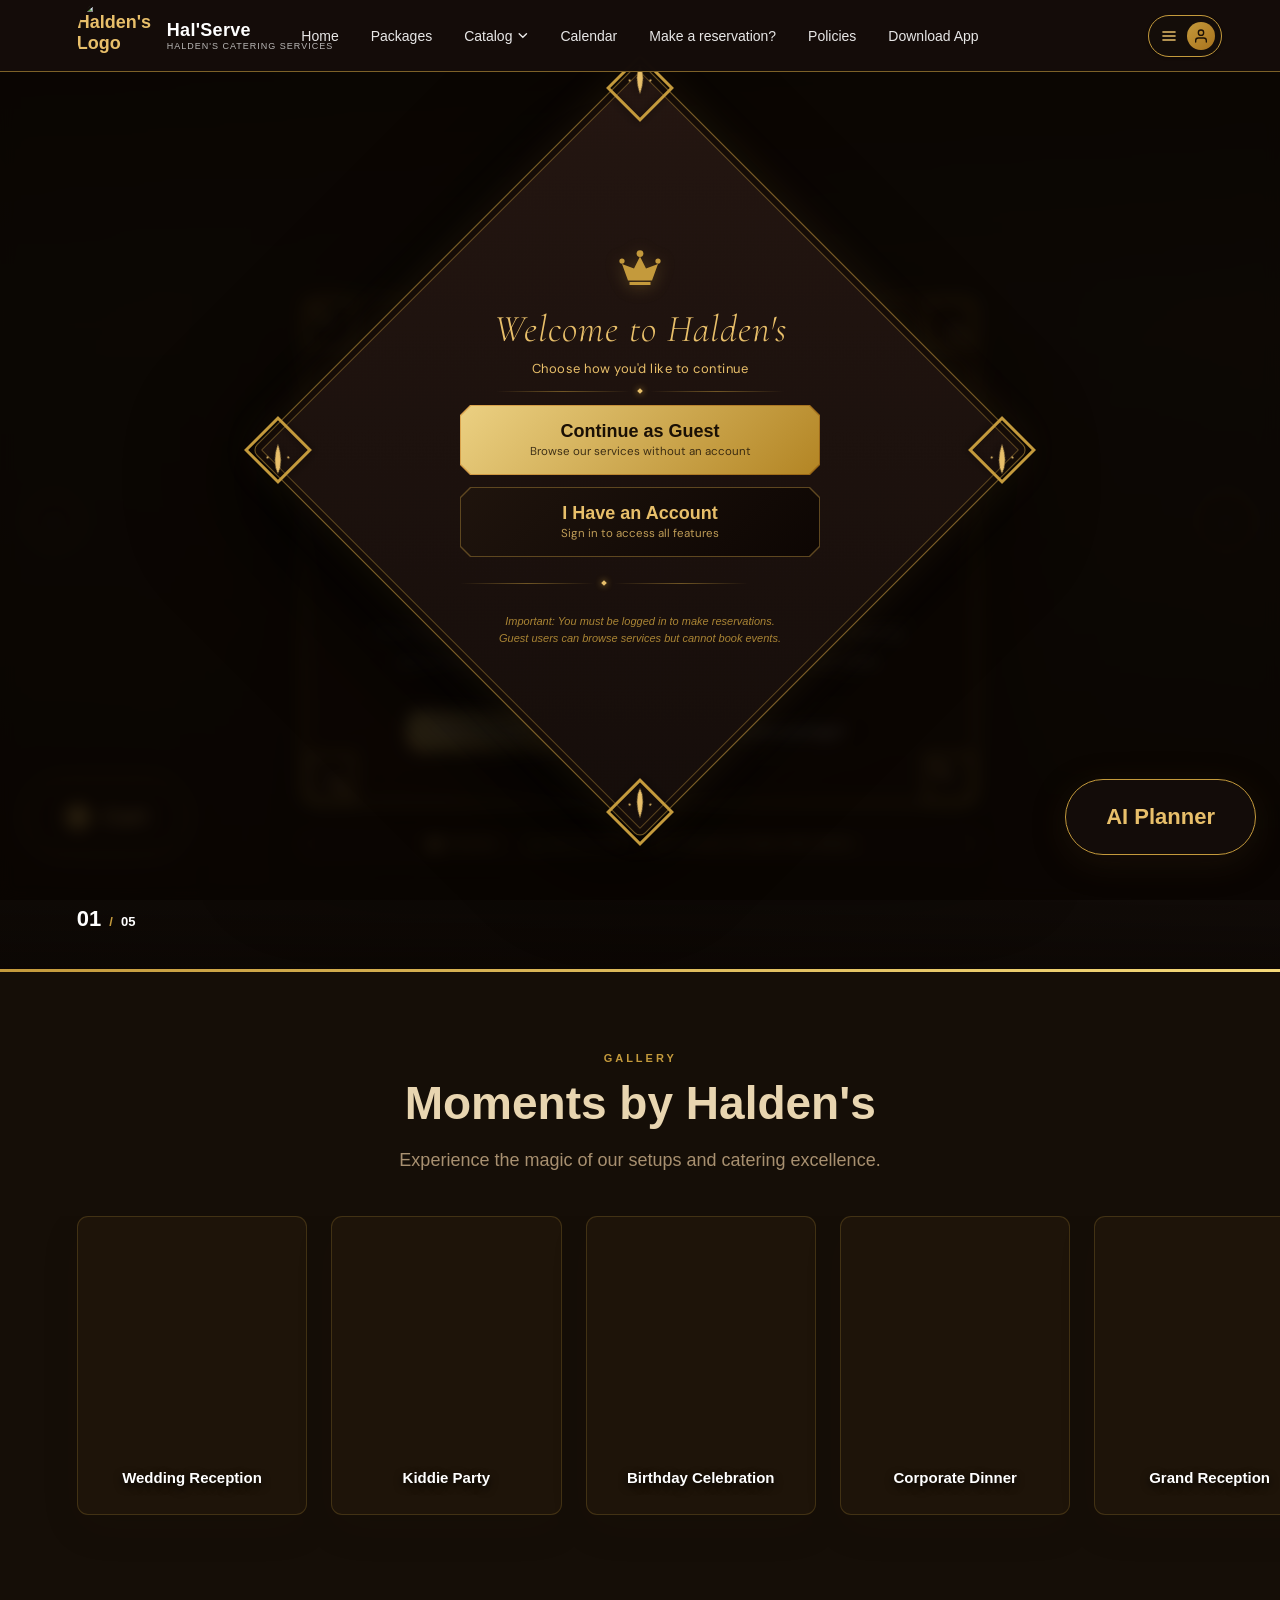
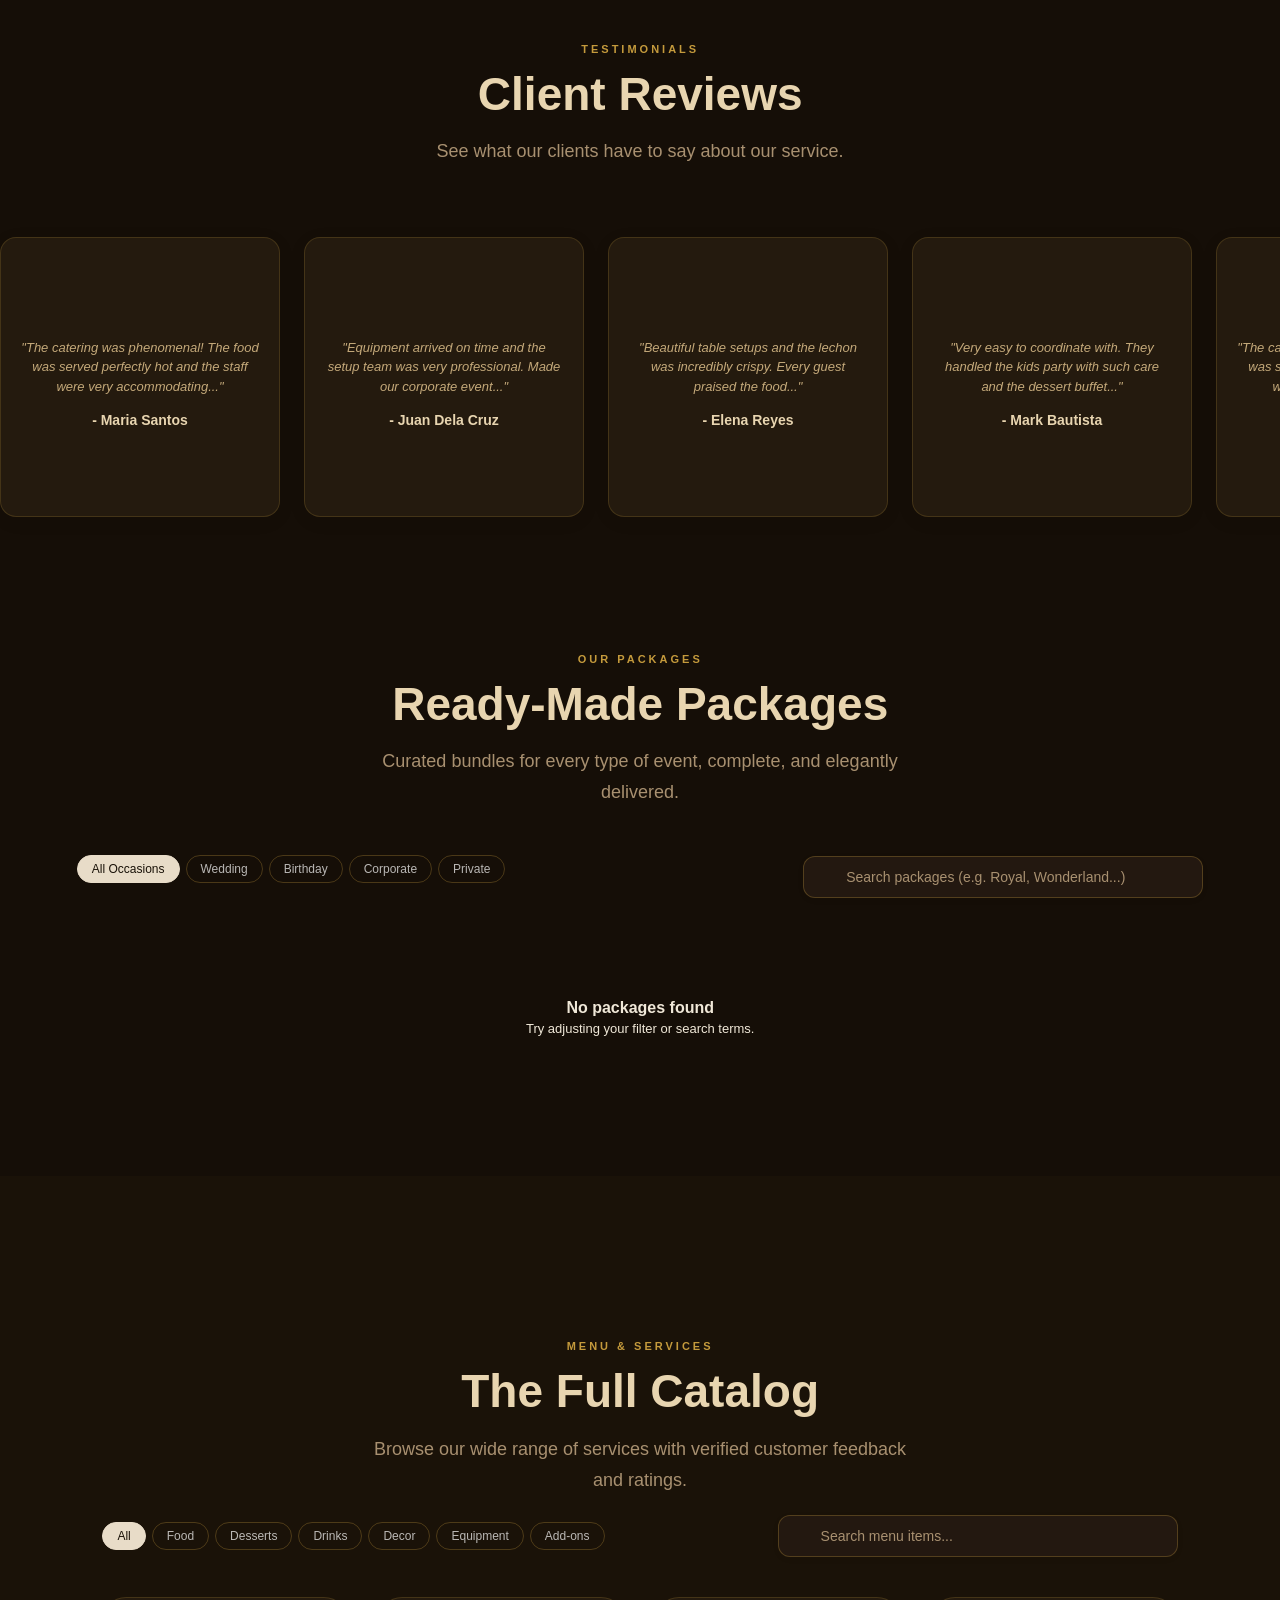
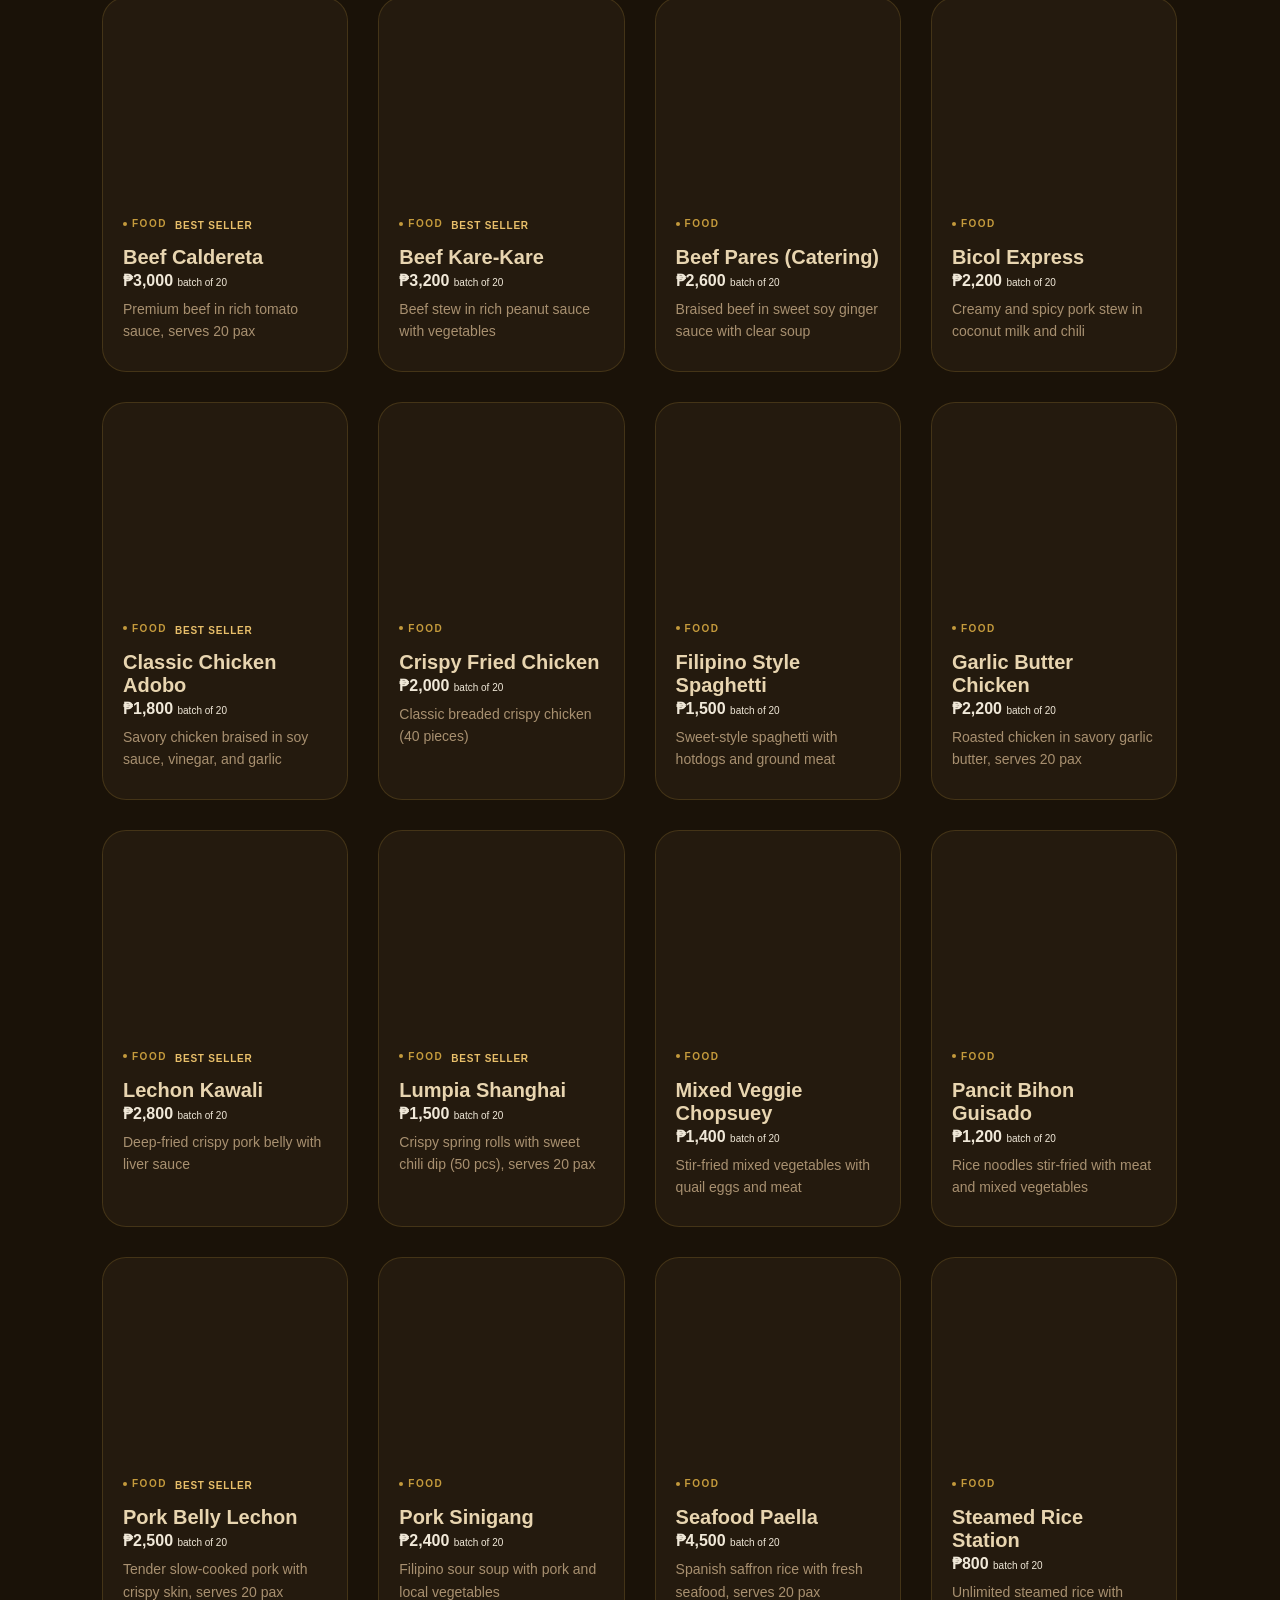
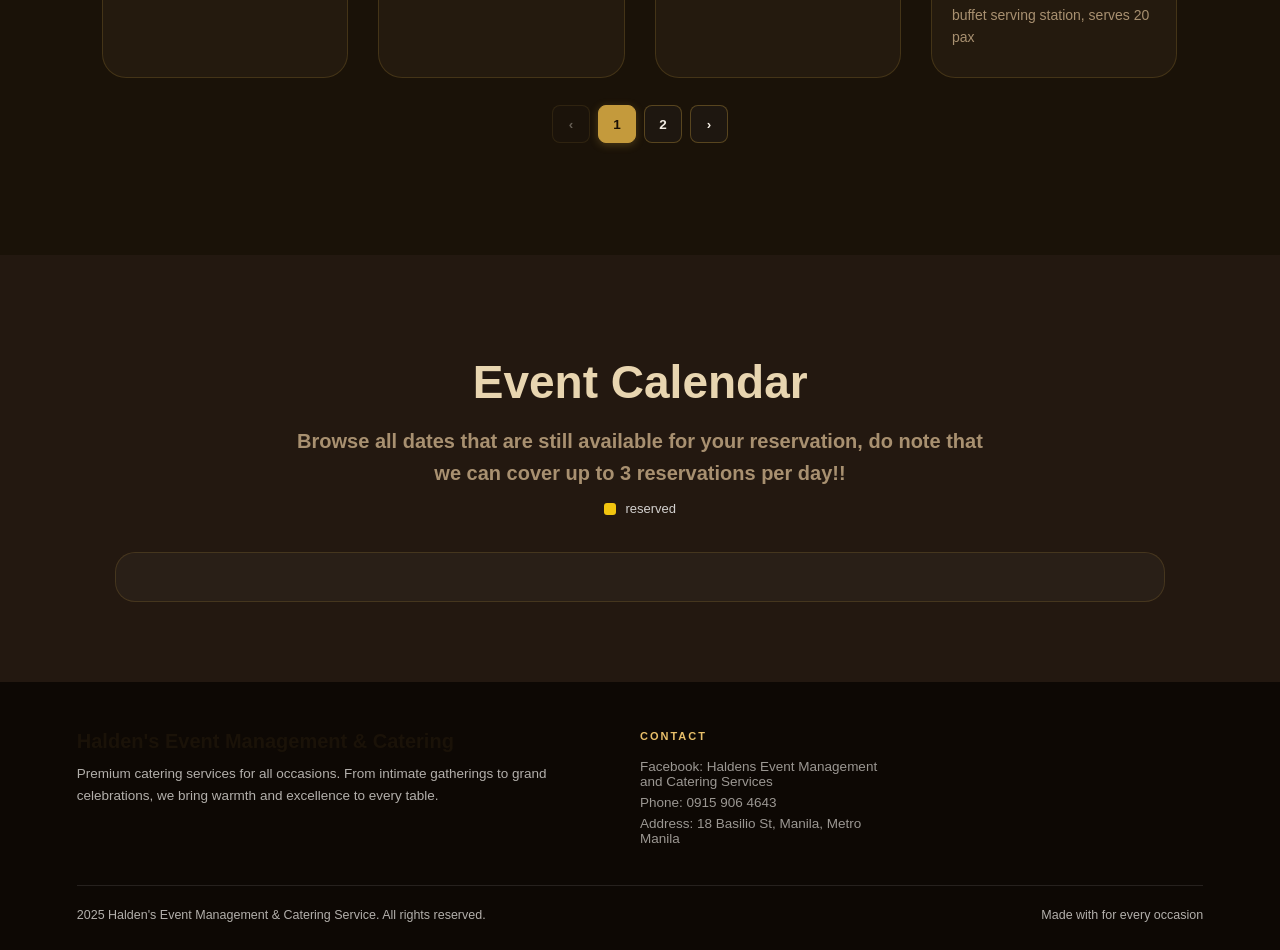
==== commit 4fa53798: "Add files via upload" ====
--- a/index.html
+++ b/index.html
@@ -46,7 +46,7 @@
 <link
     href="https://fonts.googleapis.com/css2?family=Playfair+Display:ital,wght@0,400;0,600;0,700;1,400&family=DM+Sans:wght@300;400;500;600&family=Cormorant+Garamond:ital,wght@0,300;0,400;1,300&display=swap"
     rel="stylesheet" />
-  <link rel="stylesheet" href="style.css?v=27" />
+  <link rel="stylesheet" href="style.css?v=28" />
   <link rel="stylesheet" href="auth-prompt-styles.css" />
   <style>
     /* Dark mode calendar meeting & event text color fix */
@@ -154,13 +154,18 @@
       if (window._goToLoginReady) return window._goToLoginReady();
       document.addEventListener('app-ready', function() { window.goToLogin && window.goToLogin(); }, { once: true });
     }
+    function downloadHaldenApp() {
+      const gdriveUrl = 'https://drive.google.com/uc?export=download&id=1-9qu-Ghp4CJjYbuXZBxFsxLLwZFeyixf';
+      const a = document.createElement('a');
+      a.href = gdriveUrl;
+      a.setAttribute('download', 'Hal.Serve.apk');
+      a.target = '_blank';
+      document.body.appendChild(a);
+      a.click();
+      document.body.removeChild(a);
+    }
     function openDownloadAppModal() {
-      const m = document.getElementById('download-app-modal');
-      if (m) {
-        m.style.display = 'flex';
-        m.classList.remove('hidden');
-        document.body.style.overflow = 'hidden';
-      }
+      downloadHaldenApp();
     }
     function closeDownloadAppModal() {
       const m = document.getElementById('download-app-modal');
@@ -171,14 +176,13 @@
       }
     }
     function confirmDownloadApp() {
+      downloadHaldenApp();
       closeDownloadAppModal();
-      const a = document.createElement('a');
-      a.href = 'https://github.com/cicibestexp-cell/Halden-s-Catering-Service/releases/download/v1.0/Hal.Serve.apk';
-      a.download = 'Hal.Serve.apk';
-      document.body.appendChild(a);
-      a.click();
-      document.body.removeChild(a);
     }
+    window.downloadHaldenApp = downloadHaldenApp;
+    window.openDownloadAppModal = openDownloadAppModal;
+    window.closeDownloadAppModal = closeDownloadAppModal;
+    window.confirmDownloadApp = confirmDownloadApp;
   </script>
 
 
@@ -221,7 +225,7 @@
             <span class="nav-link" onclick="go('#event-calendar')"> Calendar</span>
       <span class="nav-link" onclick="openCustomPanel()">Make a reservation?</span>
       <span class="nav-link" id="nav-policies-btn" onclick="openPoliciesModal()" style="cursor:pointer;">Policies</span>
-      <span class="nav-link" id="nav-download-app-btn" onclick="openDownloadAppModal()" style="cursor:pointer;">Download App</span>
+      <span class="nav-link" id="nav-download-app-btn" onclick="downloadHaldenApp()" style="cursor:pointer;">Download App</span>
     </div>
 
     <div style="display:flex;align-items:center;gap:8px; margin-right: -1.5vw;">
@@ -298,7 +302,7 @@
     <button class="mob-link" onclick="go('#full-catalog');closeMobileNav()"> Catalog</button>
     <button class="mob-link" onclick="go('#event-calendar');closeMobileNav()"> Event Calendar</button>
     <button class="mob-link" id="mob-policies-btn" onclick="openPoliciesModal();closeMobileNav()"> Policies</button>
-    <button class="mob-link" id="mob-download-app-btn" onclick="openDownloadAppModal();closeMobileNav()"> Download App</button>
+    <button class="mob-link" id="mob-download-app-btn" onclick="downloadHaldenApp();closeMobileNav()"> Download App</button>
     <div class="mob-divider"></div>
     <button class="mob-link" id="mob-reservation-btn" onclick="openCustomPanel();closeMobileNav()" style="text-align:center; background:linear-gradient(135deg,var(--gold-dark),var(--gold)); color:#1a1007; font-weight:700; border-radius:10px; margin-top:4px; padding:14px 20px; letter-spacing:0.3px;"> Make a Reservation</button>
     <button class="mob-link" id="mob-profile-link" onclick="openDashboardPortal();closeMobileNav()" style="display:none; text-align:center; background:#16a34a !important; color:#ffffff !important; font-weight:700 !important; border-radius:10px !important; margin-top:6px; padding:14px 20px; letter-spacing:0.3px; border:none !important;"> Dashboard</button>
@@ -2180,13 +2184,15 @@
   <script src="https://cdn.jsdelivr.net/npm/@supabase/supabase-js@2"></script>
   <script>
     // ── Supabase SDK ──────────────────────────────────────────
-    const SUPABASE_URL  = 'https://nukbdmyqizrnkmbusdtm.supabase.co';
-    const SUPABASE_ANON = 'eyJhbGciOiJIUzI1NiIsInR5cCI6IkpXVCJ9.eyJpc3MiOiJzdXBhYmFzZSIsInJlZiI6Im51a2JkbXlxaXpybmttYnVzZHRtIiwicm9sZSI6ImFub24iLCJpYXQiOjE3ODMzMjM3NTQsImV4cCI6MjA5ODg5OTc1NH0.WlKtqa8hBxLedDHS7-q10yoPne6VTjt5F4E86vTA5eY';
+    const SUPABASE_URL  = 'https://llngowrkbzefjdkktgfm.supabase.co';
+    const SUPABASE_ANON = 'eyJhbGciOiJIUzI1NiIsInR5cCI6IkpXVCJ9.eyJpc3MiOiJzdXBhYmFzZSIsInJlZiI6Imxsbmdvd3JrYnplZmpka2t0Z2ZtIiwicm9sZSI6ImFub24iLCJpYXQiOjE3OTE5MzE3MTAsImV4cCI6MjEwNzUwNzcxMH0.8IndBI2vVOeTsUwwzNd9zaIcO-M4toGRrtR-mlkUeO0';
+    window.SUPABASE_URL = SUPABASE_URL;
+    window.SUPABASE_ANON = SUPABASE_ANON;
     window.supabaseClient = window.supabase.createClient(SUPABASE_URL, SUPABASE_ANON);
 
     // Secondary / Standby Supabase Client
-    window.SUPABASE_BACKUP_URL  = 'https://llngowrkbzefjdkktgfm.supabase.co';
-    window.SUPABASE_BACKUP_ANON = 'eyJhbGciOiJIUzI1NiIsInR5cCI6IkpXVCJ9.eyJpc3MiOiJzdXBhYmFzZSIsInJlZiI6Imxsbmdvd3JrYnplZmpka2t0Z2ZtIiwicm9sZSI6ImFub24iLCJpYXQiOjE3OTE5MzE3MTAsImV4cCI6MjEwNzUwNzcxMH0.8IndBI2vVOeTsUwwzNd9zaIcO-M4toGRrtR-mlkUeO0';
+    window.SUPABASE_BACKUP_URL  = 'https://nukbdmyqizrnkmbusdtm.supabase.co';
+    window.SUPABASE_BACKUP_ANON = 'eyJhbGciOiJIUzI1NiIsInR5cCI6IkpXVCJ9.eyJpc3MiOiJzdXBhYmFzZSIsInJlZiI6Im51a2JkbXlxaXpybmttYnVzZHRtIiwicm9sZSI6ImFub24iLCJpYXQiOjE3ODMzMjM3NTQsImV4cCI6MjA5ODg5OTc1NH0.WlKtqa8hBxLedDHS7-q10yoPne6VTjt5F4E86vTA5eY';
     try {
       window.supabaseBackupClient = window.supabase.createClient(window.SUPABASE_BACKUP_URL, window.SUPABASE_BACKUP_ANON);
     } catch (e) {
@@ -2194,7 +2200,7 @@
     }
   </script>
   <!-- FIRESTORE EMULATION ADAPTER -->
-  <script src="supabase_adapter.js?v=158"></script>
+  <script src="supabase_adapter.js?v=160"></script>
   <!-- EmailJS SDK -->
   <script type="text/javascript" src="https://cdn.jsdelivr.net/npm/@emailjs/browser@3/dist/email.min.js"></script>
   <script type="text/javascript">
@@ -2202,8 +2208,8 @@
       emailjs.init("rKo0nYgSSEaf_NUMH");
     })();
   </script>
-  <script src="notifications.js?v=7"></script>
-  <script src="app.js?v=91"></script>
+  <script src="notifications.js?v=8"></script>
+  <script src="app.js?v=114"></script>
 
 
 <!-- ===== UNIFIED CUSTOM WORKSPACE OVERLAY ===== -->
@@ -2456,9 +2462,14 @@
             <div class="cpkg-cat-hdr" style="color:var(--primary); background:rgba(212,175,55,0.1);"> Included Free Items</div>
             <div class="cpkg-cat-list" id="cpkg-list-free"></div>
           </div>
-          <div class="cpkg-total-row">
-            <span class="cpkg-total-lbl">Package Subtotal</span>
-            <span class="cpkg-total-amt" id="cpkg-total">&#8369;0</span>
+          <div class="cpkg-total-container" id="cpkg-total-container" style="display:flex; flex-direction:column; padding:10px 0 0; border-top:1px solid var(--border);">
+            <div class="cpkg-total-row" style="display:flex; justify-content:space-between; align-items:center; width:100%; border:none; padding:0;">
+              <span class="cpkg-total-lbl">Package Subtotal</span>
+              <span class="cpkg-total-amt" id="cpkg-total">&#8369;0</span>
+            </div>
+            <div id="cpkg-out-of-town-row" style="font-size:11px; margin-top:4px; font-weight:600; display:none; width:100%;"></div>
+            <div id="cpkg-equipment-subtotal-row" style="font-size:11px; margin-top:3px; color:var(--gold); font-weight:600; display:none; width:100%;"></div>
+            <div id="cpkg-additional-charges-row" style="font-size:11px; margin-top:6px; color:var(--gold); font-weight:600; display:none; border-top:1px dashed rgba(196,154,60,0.3); padding-top:6px; width:100%;"></div>
           </div>
         </div>
 
--- a/style.css
+++ b/style.css
@@ -1,12220 +1,12236 @@
-﻿:root {
-  --cream: #faf7f2;
-  --cream2: #f3ede3;
-  --warm-white: #fffdf9;
-  --gold: #c49a3c;
-  --gold-light: #e8bf6a;
-  --gold-dark: #8a6820;
-  --brown: #3d2b1a;
-  --brown-light: #6b4c2e;
-  --red: #dc2626;
-  --text: #000000;
-  --text-mid: #222222;
-  --text-light: #444444;
-  --card-bg: #fffef9;
-  --border: var(--brown);
-  --shadow: 0 8px 40px rgba(44, 30, 16, 0.10);
-  --nav-h: 72px;
-  --bg1: var(--cream);
-  --bg2: var(--cream2);
-  --bg3: var(--warm-white);
-}
-
-html {
-  scroll-behavior: smooth;
-}
-
-*,
-*::before,
-*::after {
-  margin: 0;
-  padding: 0;
-  box-sizing: border-box;
-}
-
-body:not(.customer-portal) {
-  background: var(--cream);
-  color: var(--text);
-  font-family: Arial, sans-serif;
-  overflow-x: hidden;
-  padding-top: var(--nav-h, 72px) !important;
-}
-
-body.customer-portal {
-  padding-top: 0 !important;
-  margin: 0 !important;
-}
-
-html.cpkg-open,
-body.cpkg-open,
-html.mob-nav-open,
-body.mob-nav-open {
-  overflow: hidden !important;
-  overscroll-behavior: none !important;
-}
-
-/* ===== NAV ===== */
-nav:not(.cp-nav) {
-  position: fixed !important;
-  top: 0 !important;
-  left: 0 !important;
-  right: 0 !important;
-  width: 100% !important;
-  z-index: 20000 !important;
-  background: var(--nav-bg, rgba(21, 13, 10, 0.98));
-  backdrop-filter: blur(16px);
-  -webkit-backdrop-filter: blur(16px);
-  border-bottom: 1px solid rgba(196, 154, 60, 0.4);
-  padding: 0 6%;
-  display: flex;
-  align-items: center;
-  justify-content: space-between;
-  height: var(--nav-h);
-}
-
-.nav-logo {
-  font-family: Arial, sans-serif;
-  font-weight: 700;
-  color: var(--nav-text, #fff);
-  display: flex;
-  align-items: center;
-  gap: 10px;
-  cursor: pointer;
-  flex-shrink: 0;
-}
-
-.nav-logo-icon {
-  width: 38px;
-  height: 38px;
-  background: rgba(21, 13, 10, 0.95);
-  border: 1px solid var(--gold);
-  color: var(--gold-light);
-  border-radius: 50%;
-  display: flex;
-  align-items: center;
-  justify-content: center;
-  font-weight: 700;
-  font-size: 18px;
-}
-
-.logo-text {
-  display: flex;
-  flex-direction: column;
-  line-height: 1.15;
-}
-
-.logo-main {
-  font-size: 18px;
-  letter-spacing: 0.3px;
-  color: var(--nav-text, #fff);
-}
-
-.logo-sub {
-  font-size: 10px;
-  font-weight: 400;
-  color: var(--nav-sub-text, rgba(255, 255, 255, 0.7));
-  letter-spacing: 1.5px;
-  text-transform: uppercase;
-  font-family: Arial, sans-serif;
-}
-
-.nav-center {
-  display: flex;
-  align-items: center;
-  gap: 4px;
-  position: absolute;
-  left: 50%;
-  transform: translateX(-50%);
-}
-
-.nav-link {
-  font-size: 14px;
-  font-weight: 500;
-  color: var(--nav-link-color, rgba(255, 255, 255, 0.9));
-  text-decoration: none;
-  padding: 8px 14px;
-  border-radius: 8px;
-  transition: all 0.2s;
-  cursor: pointer;
-  white-space: nowrap;
-}
-
-.nav-link:hover {
-  background: var(--nav-hover-bg, #2a2420);
-  color: var(--gold-light);
-}
-
-.dropdown {
-  position: relative;
-}
-
-.dropdown-toggle {
-  display: flex;
-  align-items: center;
-  gap: 5px;
-}
-
-.dropdown-toggle svg {
-  transition: transform 0.2s;
-}
-
-.dropdown:hover .dropdown-toggle svg {
-  transform: rotate(180deg);
-}
-
-.dropdown-menu {
-  position: absolute;
-  top: calc(100% + 8px);
-  left: 0;
-  background: var(--nav-dropdown-bg, #1e1a15);
-  border: 1px solid rgba(196, 154, 60, 0.4);
-  border-radius: 14px;
-  padding: 8px;
-  min-width: 195px;
-  box-shadow: 0 8px 32px rgba(0, 0, 0, 0.5);
-  opacity: 0;
-  pointer-events: none;
-  transform: translateY(-6px);
-  transition: all 0.22s cubic-bezier(.4, 0, .2, 1);
-  z-index: 20010 !important;
-}
-
-/* Invisible bridge to prevent hover gap issues */
-.dropdown-menu::before {
-  content: '';
-  position: absolute;
-  top: -12px;
-  left: 0;
-  right: 0;
-  height: 12px;
-}
-
-.dropdown:hover .dropdown-menu,
-.dropdown:focus-within .dropdown-menu,
-.dropdown.open .dropdown-menu {
-  opacity: 1;
-  pointer-events: all;
-  transform: translateY(0);
-}
-
-.dropdown-item {
-  display: flex;
-  align-items: center;
-  gap: 10px;
-  padding: 9px 12px;
-  border-radius: 9px;
-  font-size: 13.5px;
-  font-weight: 500;
-  color: var(--nav-dropdown-color, rgba(255, 255, 255, 0.9));
-  cursor: pointer;
-  transition: all 0.15s;
-}
-
-.dropdown-item:hover {
-  background: var(--nav-hover-bg, #2a2420);
-  color: var(--gold-light);
-}
-
-.di-icon {
-  font-size: 17px;
-}
-
-.btn-nav-cta {
-  background: var(--brown);
-  color: var(--gold-light);
-  padding: 9px 18px;
-  border-radius: 10px;
-  font-size: 13px;
-  font-weight: 600;
-  border: none;
-  cursor: pointer;
-  transition: all 0.2s;
-  white-space: nowrap;
-}
-
-.btn-nav-cta:hover {
-  background: var(--brown-light);
-  transform: translateY(-1px);
-  box-shadow: 0 4px 18px rgba(44, 30, 16, 0.18);
-}
-
-.hal-serve-label {
-  font-family: Arial, sans-serif;
-  font-weight: 700;
-  color: var(--gold);
-  font-size: 16px;
-  margin-right: 12px;
-  letter-spacing: 0.5px;
-}
-
-.hamburger {
-  display: none;
-  flex-direction: column;
-  gap: 5px;
-  background: none;
-  border: none;
-  cursor: pointer;
-  padding: 6px;
-}
-
-.hamburger span {
-  display: block;
-  width: 22px;
-  height: 2px;
-  background: var(--brown);
-  border-radius: 2px;
-  transition: all 0.25s;
-}
-
-.hamburger.open span:nth-child(1) {
-  transform: translateY(7px) rotate(45deg);
-}
-
-.hamburger.open span:nth-child(2) {
-  opacity: 0;
-}
-
-.hamburger.open span:nth-child(3) {
-  transform: translateY(-7px) rotate(-45deg);
-}
-
-.mobile-nav {
-  display: none;
-  position: fixed !important;
-  top: var(--nav-h, 72px) !important;
-  left: 0 !important;
-  right: 0 !important;
-  bottom: 0 !important;
-  inset: var(--nav-h, 72px) 0 0 0 !important;
-  margin-top: -1px !important;
-  height: calc(100vh - var(--nav-h, 72px) + 1px) !important;
-  height: calc(100dvh - var(--nav-h, 72px) + 1px) !important;
-  min-height: calc(100dvh - var(--nav-h, 72px) + 1px) !important;
-  background: var(--warm-white);
-  border-top: 1px solid rgba(196, 154, 60, 0.3) !important;
-  border-bottom: none !important;
-  border-left: none !important;
-  border-right: none !important;
-  box-sizing: border-box !important;
-  padding: 16px 6% env(safe-area-inset-bottom, 32px) !important;
-  flex-direction: column;
-  gap: 6px;
-  z-index: 10000 !important;
-  box-shadow: 0 12px 40px rgba(44, 30, 16, 0.1);
-  overflow-y: auto !important;
-  overscroll-behavior: contain !important;
-  -webkit-overflow-scrolling: touch !important;
-  animation: slideDown 0.22s ease;
-}
-
-@keyframes slideDown {
-  from {
-    opacity: 0;
-    transform: translateY(-8px)
-  }
-
-  to {
-    opacity: 1;
-    transform: none
-  }
-}
-
-.mobile-nav.open {
-  display: flex;
-}
-
-.mob-link {
-  font-size: 15px;
-  font-weight: 500;
-  color: var(--text-mid);
-  padding: 12px 14px;
-  border-radius: 10px;
-  cursor: pointer;
-  transition: all 0.15s;
-  border: none;
-  background: none;
-  text-align: left;
-  width: 100%;
-}
-
-.mob-link:hover {
-  background: var(--cream2);
-  color: var(--brown);
-}
-
-.mob-divider {
-  height: 1px;
-  background: var(--border);
-  margin: 8px 0;
-}
-
-.mob-cta {
-  width: 100%;
-  padding: 13px;
-  background: var(--brown);
-  color: var(--cream);
-  border: none;
-  border-radius: 10px;
-  font-size: 14px;
-  font-weight: 600;
-  cursor: pointer;
-  margin-top: 6px;
-}
-
-/* ===== HERO ===== */
-/* ===== HERO — CINEMATIC FULL-SCREEN SLIDER ===== */
-#hero {
-  position: relative;
-  width: 100%;
-  min-height: 100vh;
-  overflow: hidden;
-  background: var(--hero-bg, #1a0f06);
-  display: flex;
-  align-items: center;
-  justify-content: center;
-}
-
-.hero-bg1,
-.hero-bg2 {
-  display: none;
-}
-
-/* --- SLIDES --- */
-.hero-slides {
-  position: absolute;
-  inset: 0;
-  z-index: 1;
-}
-
-.hero-slide {
-  position: absolute;
-  inset: 0;
-  background-image: var(--himg);
-  background-size: cover;
-  background-position: center;
-  opacity: 0;
-  transition: opacity 1.4s cubic-bezier(0.45, 0, 0.55, 1);
-  will-change: opacity, transform;
-}
-
-.hero-slide.active {
-  opacity: 1;
-  animation: kenBurns 7s ease-out forwards;
-}
-
-.hero-slide.kb-alt {
-  animation-name: kenBurnsAlt;
-}
-
-@keyframes kenBurns {
-  0% {
-    transform: scale(1) translate(0, 0);
-  }
-
-  100% {
-    transform: scale(1.08) translate(-1%, -0.5%);
-  }
-}
-
-@keyframes kenBurnsAlt {
-  0% {
-    transform: scale(1) translate(0, 0);
-  }
-
-  100% {
-    transform: scale(1.08) translate(1%, -0.5%);
-  }
-}
-
-/* --- GRADIENT OVERLAYS --- */
-.hero-grad-bottom {
-  position: absolute;
-  bottom: 0;
-  left: 0;
-  right: 0;
-  height: 75%;
-  background: linear-gradient(to top, rgba(10, 5, 2, 0.9) 0%, rgba(10, 5, 2, 0.45) 45%, transparent 100%);
-  z-index: 2;
-  pointer-events: none;
-}
-
-.hero-grad-top {
-  position: absolute;
-  top: 0;
-  left: 0;
-  right: 0;
-  height: 28%;
-  background: linear-gradient(to bottom, rgba(10, 5, 2, 0.55) 0%, transparent 100%);
-  z-index: 2;
-  pointer-events: none;
-}
-
-/* --- CENTER WRAPPER (square card + contact bar anchored together) --- */
-.hero-center-wrapper {
-  display: flex;
-  flex-direction: column;
-  align-items: center;
-  position: relative;
-  z-index: 10;
-  margin-top: 110px;
-  width: 100%;
-}
-
-.hero-content {
-  position: relative;
-  z-index: 10;
-  max-width: 680px;
-  width: 90%;
-  padding: 56px 52px;
-  margin-top: 0;
-  overflow: visible !important;
-  text-align: center;
-  background: var(--hero-content-bg, linear-gradient(135deg, rgba(36, 22, 17, 0.85) 0%, rgba(21, 13, 10, 0.95) 100%));
-  backdrop-filter: blur(22px);
-  -webkit-backdrop-filter: blur(22px);
-  border-radius: 24px;
-  border: 1px solid var(--hero-border, rgba(196, 154, 60, 0.6));
-  box-shadow: var(--hero-shadow, inset 0 0 0 6px rgba(21, 12, 7, 0.5), inset 0 0 0 7px rgba(196, 154, 60, 0.4), 0 40px 100px rgba(0, 0, 0, 0.8));
-}
-
-.hero-content .corner {
-  position: absolute;
-  width: 48px;
-  height: 48px;
-  filter: drop-shadow(0 2px 4px rgba(0, 0, 0, 0.5));
-}
-
-.hero-content .top-left {
-  top: 6px;
-  left: 6px;
-  transform: rotate(0deg);
-}
-
-.hero-content .top-right {
-  top: 6px;
-  right: 6px;
-  transform: rotate(90deg);
-}
-
-.hero-content .bottom-left {
-  bottom: 6px;
-  left: 6px;
-  transform: rotate(-90deg);
-}
-
-.hero-content .bottom-right {
-  bottom: 6px;
-  right: 6px;
-  transform: rotate(180deg);
-}
-
-.hero-divider {
-  width: 60%;
-  margin: 20px auto;
-}
-
-.hero-badge {
-  display: inline-flex;
-  align-items: center;
-  justify-content: center;
-  gap: 8px;
-  width: 85%;
-  background: var(--hero-badge-bg, rgba(196, 154, 60, 0.25));
-  color: var(--hero-badge-color, var(--gold-light));
-  padding: 12px 0;
-  border: none;
-  clip-path: polygon(0 0, 100% 0, calc(100% - 28px) 50%, 100% 100%, 0 100%, 28px 50%);
-  font-size: 13px;
-  font-weight: 700;
-  letter-spacing: 4px;
-  text-transform: uppercase;
-  margin-bottom: 16px;
-  backdrop-filter: blur(4px);
-}
-
-.hero-title {
-  font-family: 'Cormorant Garamond', serif;
-  font-style: italic;
-  font-size: 58px;
-  font-weight: 300;
-  color: var(--hero-title-color, #fff);
-  margin-bottom: 22px;
-  line-height: 1.15;
-  text-shadow: 0 4px 20px rgba(0, 0, 0, 0.4);
-}
-
-.hero-title span {
-  display: block;
-  color: var(--gold-light);
-  font-weight: 400;
-  font-size: 0.85em;
-  margin-top: 6px;
-}
-
-.hero-sub {
-  font-size: 16.5px;
-  font-weight: 400;
-  color: var(--hero-sub-color, rgba(255, 255, 255, 0.9));
-  max-width: 600px;
-  margin: 0 auto 36px;
-  line-height: 1.7;
-}
-
-.hero-btns {
-  display: flex !important;
-  flex-direction: row !important;
-  flex-wrap: nowrap !important;
-  gap: 16px;
-  justify-content: center;
-  align-items: center;
-  margin-top: 10px;
-  width: 100%;
-}
-
-.hero-btns .btn-primary,
-.hero-btns .btn-outline {
-  padding: 13px 26px;
-  font-size: 14px;
-  border-radius: 14px;
-  white-space: nowrap !important;
-  flex-shrink: 1;
-}
-
-.btn-primary {
-  color: var(--btn-primary-color, #1a1005);
-  padding: 13px 28px;
-  font-size: 14px;
-  font-weight: 600;
-  border: none;
-  cursor: pointer;
-  text-decoration: none;
-  display: inline-flex;
-  align-items: center;
-  justify-content: center;
-  gap: 8px;
-  transition: all 0.22s;
-  position: relative;
-  background: transparent;
-  clip-path: polygon(10px 0, calc(100% - 10px) 0, 100% 10px, 100% calc(100% - 10px), calc(100% - 10px) 100%, 10px 100%, 0 calc(100% - 10px), 0 10px);
-}
-
-.btn-primary::before {
-  content: '';
-  position: absolute;
-  inset: 0;
-  background: var(--btn-primary-bg-1, linear-gradient(135deg, #dfa851 0%, #986514 100%));
-  z-index: -1;
-  transition: opacity 0.3s;
-}
-
-.btn-primary::after {
-  content: '';
-  position: absolute;
-  inset: 1px;
-  background: var(--btn-primary-bg-2, linear-gradient(135deg, #ebd082 0%, #b38524 100%));
-  z-index: -1;
-  clip-path: polygon(10px 0, calc(100% - 10px) 0, 100% 10px, 100% calc(100% - 10px), calc(100% - 10px) 100%, 10px 100%, 0 calc(100% - 10px), 0 10px);
-}
-
-.btn-primary:hover::after {
-  background: var(--btn-primary-hover-bg, linear-gradient(135deg, #fcecae 0%, #d4a034 100%));
-}
-
-.btn-primary:hover {
-  transform: translateY(-2px);
-}
-
-.btn-outline {
-  background: var(--btn-outline-bg, rgba(196, 154, 60, 0.4));
-  color: var(--btn-outline-color, var(--gold-light));
-  padding: 13px 28px;
-  font-size: 14px;
-  font-weight: 600;
-  border: none;
-  cursor: pointer;
-  text-decoration: none;
-  display: inline-flex;
-  align-items: center;
-  justify-content: center;
-  gap: 8px;
-  transition: all 0.22s;
-  position: relative;
-  clip-path: polygon(10px 0, calc(100% - 10px) 0, 100% 10px, 100% calc(100% - 10px), calc(100% - 10px) 100%, 10px 100%, 0 calc(100% - 10px), 0 10px);
-}
-
-.btn-outline::before {
-  content: '';
-  position: absolute;
-  inset: 1px;
-  background: var(--btn-outline-inner-bg, linear-gradient(135deg, #1f140d 0%, #0d0603 100%));
-  z-index: -1;
-  clip-path: inherit;
-}
-
-.btn-outline:hover::before {
-  background: var(--btn-outline-hover-inner-bg, linear-gradient(135deg, #2b1d14 0%, #170b06 100%));
-}
-
-.btn-outline:hover {
-  transform: translateY(-2px);
-}
-
-.hero-arrow {
-  position: absolute;
-  top: 50%;
-  transform: translateY(-50%);
-  width: 52px;
-  height: 52px;
-  background: var(--hero-arrow-bg, rgba(21, 13, 10, 0.8));
-  color: var(--hero-arrow-color, #fff);
-  border: 1px solid var(--gold);
-  border-radius: 50%;
-  display: flex;
-  align-items: center;
-  justify-content: center;
-  cursor: pointer;
-  z-index: 20;
-  font-size: 24px;
-  transition: all 0.3s;
-  backdrop-filter: blur(8px);
-}
-
-.hero-arrow:hover {
-  background: rgba(212, 175, 55, 0.25);
-  border-color: var(--gold);
-  color: var(--gold);
-  transform: translateY(-50%) scale(1.1);
-}
-
-.hero-arrow-prev {
-  left: 28px;
-}
-
-.hero-arrow-next {
-  right: 28px;
-}
-
-/* --- HUD OVERLAY --- */
-.hero-hud {
-  position: absolute;
-  bottom: 40px;
-  left: 0;
-  right: 0;
-  z-index: 20;
-  display: flex;
-  justify-content: space-between;
-  align-items: center;
-  padding: 0 6%;
-}
-
-.hero-hud-pill {
-  background: var(--hero-hud-bg, rgba(21, 13, 10, 0.9));
-  border: 1px solid rgba(196, 154, 60, 0.4);
-  padding: 10px 24px;
-  border-radius: 30px;
-  display: flex;
-  align-items: center;
-  gap: 16px;
-  backdrop-filter: blur(8px);
-}
-
-.hero-contact-bar {
-  display: inline-flex;
-  align-items: center;
-  justify-content: center;
-  gap: 14px;
-  margin-top: 20px;
-  background: rgba(21, 13, 10, 0.85);
-  border: 1px solid rgba(196, 154, 60, 0.4);
-  padding: 8px 24px;
-  border-radius: 30px;
-  backdrop-filter: blur(10px);
-  -webkit-backdrop-filter: blur(10px);
-  font-size: 11.5px;
-  box-shadow: 0 6px 20px rgba(0, 0, 0, 0.5);
-  max-width: 680px;
-  width: 90%;
-  flex-wrap: wrap;
-  position: relative;
-  z-index: 12;
-}
-
-.hero-contact-item {
-  display: inline-flex;
-  align-items: center;
-  justify-content: center;
-  gap: 6px;
-  color: var(--gold-light, #e0b656);
-  text-decoration: none;
-  font-weight: 500;
-  line-height: 1;
-  transition: all 0.22s ease;
-}
-
-.hero-contact-item svg {
-  display: inline-block;
-  vertical-align: middle;
-  flex-shrink: 0;
-}
-
-.hero-contact-item span {
-  display: inline-block;
-  vertical-align: middle;
-}
-
-.hero-contact-item:hover {
-  color: #ffffff;
-  transform: translateY(-1px);
-}
-
-.hero-contact-sep {
-  color: rgba(196, 154, 60, 0.5);
-  font-size: 10px;
-  line-height: 1;
-}
-
-/* Light mode theme for hero contact bar */
-[data-theme="light"] .hero-contact-bar {
-  background: rgba(255, 253, 249, 0.92) !important;
-  border: 1px solid rgba(196, 154, 60, 0.45) !important;
-  box-shadow: 0 4px 16px rgba(44, 30, 16, 0.12) !important;
-}
-
-[data-theme="light"] .hero-contact-item {
-  color: var(--brown, #3d2b1a) !important;
-}
-
-[data-theme="light"] .hero-contact-item:hover {
-  color: var(--gold-dark, #986514) !important;
-}
-
-[data-theme="light"] .hero-contact-sep {
-  color: var(--gold, #c49a3c) !important;
-}
-
-.hero-counter {
-  color: var(--hero-hud-color, #fff);
-  font-size: 13px;
-  font-weight: 600;
-  font-family: Arial, sans-serif;
-  display: flex;
-  align-items: baseline;
-  gap: 4px;
-}
-
-.hero-counter-cur {
-  color: #fff;
-  font-size: 22px;
-  font-weight: 700;
-  font-family: Arial, sans-serif;
-}
-
-.hero-counter-sep {
-  color: var(--gold);
-  margin: 0 4px;
-}
-
-/* --- PROGRESS BAR --- */
-.hero-progress {
-  position: absolute;
-  bottom: 0;
-  left: 0;
-  right: 0;
-  height: 3px;
-  background: rgba(255, 255, 255, 0.1);
-  z-index: 20;
-}
-
-.hero-progress-fill {
-  height: 100%;
-  background: linear-gradient(to right, var(--gold), #f5d97a);
-  width: 0%;
-}
-
-/* Legacy classes kept to avoid breaking mobile CSS refs */
-.hero-ph {
-  display: none;
-}
-
-.hero-segment-container,
-.hero-segment-track,
-.hero-segment,
-.hero-side-col,
-.hero-side-inner,
-.hero-side-img {
-  display: none;
-}
-
-
-/* ===== MOBILE HERO CAROUSEL ===== */
-/* ===== MOBILE HERO CAROUSEL ===== */
-/* Hidden on desktop, shown on mobile */
-.hero-mob-carousel {
-  display: none;
-  position: absolute;
-  inset: 0;
-  overflow: hidden;
-  z-index: 1;
-}
-
-.hmc-track {
-  display: flex;
-  align-items: center;
-  gap: 16px;
-  height: 100%;
-  padding: 0 20px;
-  transition: transform 0.9s cubic-bezier(0.25, 0.46, 0.45, 0.94);
-  will-change: transform;
-}
-
-.hmc-item {
-  flex-shrink: 0;
-  width: 52vw;
-  height: 72%;
-  border-radius: 20px;
-  overflow: hidden;
-  background-size: cover;
-  background-position: center;
-  opacity: 0.35;
-  transform: scale(0.85);
-  transition: opacity 0.9s ease, transform 0.9s cubic-bezier(0.25, 0.46, 0.45, 0.94);
-  box-shadow: 0 10px 30px rgba(44, 30, 16, 0.25);
-}
-
-.hmc-item.active {
-  opacity: 1;
-  transform: scale(1.05);
-  box-shadow: 0 20px 50px rgba(44, 30, 16, 0.35);
-}
-
-/* Gradient overlay ??? makes text readable over the photos */
-.hmc-overlay {
-  position: absolute;
-  inset: 0;
-  background: linear-gradient(to bottom,
-      rgba(250, 247, 242, 0.15) 0%,
-      rgba(61, 43, 26, 0.25) 50%,
-      rgba(61, 43, 26, 0.75) 100%);
-  pointer-events: none;
-}
-
-/* ===== SECTION COMMONS ===== */
-.section-label {
-  font-size: 11px;
-  font-weight: 600;
-  letter-spacing: 3px;
-  text-transform: uppercase;
-  color: var(--gold-dark);
-  margin-bottom: 12px;
-}
-
-.section-title {
-  font-family: Arial, sans-serif;
-  font-size: clamp(28px, 4vw, 46px);
-  font-weight: 700;
-  color: var(--brown);
-  line-height: 1.2;
-  margin-bottom: 14px;
-}
-
-.section-sub {
-  font-family: Arial, sans-serif;
-  font-size: clamp(16px, 2vw, 18px);
-  color: var(--text-light);
-  line-height: 1.7;
-  max-width: 540px;
-  margin: 0 auto;
-}
-
-/* ===== PHOTO CAROUSEL ===== */
-#photo-carousel {
-  padding: 80px 0 20px;
-  background: var(--cream);
-}
-
-.carousel-header {
-  text-align: center;
-  margin-bottom: 40px;
-  padding: 0 6%;
-}
-
-.carousel-header .section-sub {
-  margin: 0 auto;
-}
-
-.carousel-container {
-  width: 100%;
-  overflow-x: auto;
-  overflow-y: hidden;
-  cursor: grab;
-  scrollbar-width: none;
-  -ms-overflow-style: none;
-}
-
-.carousel-container::-webkit-scrollbar {
-  display: none;
-}
-
-.carousel-container:active {
-  cursor: grabbing;
-}
-
-@keyframes marquee {
-  0% {
-    transform: translateX(0);
-  }
-
-  100% {
-    transform: translateX(-100%);
-  }
-}
-
-.carousel-track {
-  display: flex;
-  gap: 24px;
-  padding: 0 6vw 40px;
-  width: max-content;
-}
-
-#reviews-track {
-  padding: 0 0 40px;
-  gap: 0;
-  /* Gap is handled by padding-right on marquee-group */
-}
-
-.marquee-group {
-  display: flex;
-  gap: 24px;
-  padding-right: 24px;
-  flex-shrink: 0;
-  animation: marquee 25s linear infinite;
-}
-
-#reviews-carousel-container {
-  overflow-x: auto !important;
-  scrollbar-width: none !important;
-  -ms-overflow-style: none !important;
-  cursor: grab;
-  user-select: none;
-  -webkit-user-select: none;
-}
-#reviews-carousel-container::-webkit-scrollbar {
-  display: none !important;
-}
-@media (hover: hover) {
-  #reviews-carousel-container:hover .marquee-group {
-    animation-play-state: paused;
-  }
-}
-#reviews-carousel-container.is-dragging {
-  cursor: grabbing !important;
-}
-#reviews-carousel-container.is-dragging .marquee-group {
-  animation-play-state: paused !important;
-}
-
-.review-modal-content {
-  position: relative;
-  background: var(--card-bg, #2a2420);
-  clip-path: polygon(15px 0, calc(100% - 15px) 0, 100% 15px, 100% calc(100% - 15px), calc(100% - 15px) 100%, 15px 100%, 0 calc(100% - 15px), 0 15px);
-  padding: 50px 40px;
-  text-align: center;
-  max-width: 600px;
-  width: 90%;
-  z-index: 1;
-}
-
-.review-modal-content::before {
-  content: '';
-  position: absolute;
-  inset: 0;
-  background: linear-gradient(135deg, #dfa851 0%, #986514 100%);
-  z-index: -2;
-}
-
-.review-modal-content::after {
-  content: '';
-  position: absolute;
-  inset: 1px;
-  background: var(--card-bg, #1a1208);
-  clip-path: polygon(15px 0, calc(100% - 15px) 0, 100% 15px, 100% calc(100% - 15px), calc(100% - 15px) 100%, 15px 100%, 0 calc(100% - 15px), 0 15px);
-  z-index: -1;
-}
-
-[data-theme="light"] .review-modal-content {
-  background: #fff;
-}
-
-[data-theme="light"] .review-modal-content::after {
-  background: #fff;
-}
-
-.c-item {
-  width: clamp(200px, 18vw, 280px);
-  flex-shrink: 0;
-  border-radius: 20px;
-  overflow: hidden;
-  background: var(--card-bg);
-  box-shadow: 0 14px 40px rgba(44, 30, 16, 0.08);
-  border: 1px solid var(--border);
-  user-select: none;
-  transition: all 0.3s;
-}
-
-.c-item:hover {
-  transform: translateY(-5px);
-  box-shadow: 0 20px 50px rgba(44, 30, 16, 0.12);
-  border-color: rgba(196, 154, 60, 0.3);
-}
-
-.c-img {
-  width: 100%;
-  aspect-ratio: 3/4;
-  background: linear-gradient(135deg, #e8d5b8, #c9a96e);
-  display: flex;
-  flex-direction: column;
-  align-items: center;
-  justify-content: flex-end;
-  color: var(--brown);
-  font-size: 46px;
-  pointer-events: none;
-}
-
-.c-img p {
-  font-size: 15px;
-  font-family: Arial, sans-serif;
-  margin-top: 12px;
-  font-weight: 600;
-  color: var(--brown-light);
-}
-
-/* ===== MOBILE FADING SQUARE CAROUSEL ===== */
-/* Hidden on desktop */
-.mob-fade-carousel {
-  display: none;
-  position: relative;
-  margin: 0 5% 32px;
-  aspect-ratio: 1/1;
-  border-radius: 22px;
-  overflow: hidden;
-  box-shadow: 0 20px 50px rgba(44, 30, 16, 0.15);
-  border: 1px solid var(--border);
-  background: var(--cream2);
-}
-
-.mfc-slide {
-  position: absolute;
-  inset: 0;
-  background-size: cover;
-  background-position: center;
-  opacity: 0;
-  transition: opacity 1.2s ease-in-out;
-}
-
-.mfc-slide.active {
-  opacity: 1;
-}
-
-/* Label at bottom of square */
-.mfc-label {
-  position: absolute;
-  bottom: 0;
-  left: 0;
-  right: 0;
-  padding: 20px 18px 18px;
-  background: linear-gradient(to top, rgba(44, 30, 16, 0.75) 0%, transparent 100%);
-  color: #fff;
-  font-size: 14px;
-  font-weight: 600;
-  font-family: Arial, sans-serif;
-  letter-spacing: 0.3px;
-}
-
-/* ===== PACKAGES ===== */
-#packages {
-  padding: 80px 6%;
-  background: var(--cream);
-}
-
-.packages-header {
-  text-align: center;
-  margin-bottom: 48px;
-}
-
-.packages-header .section-sub {
-  margin: 0 auto;
-}
-
-/* Packages grid now uses same catalog card layout */
-#pkgs-grid {
-  display: grid;
-  grid-template-columns: repeat(auto-fill, minmax(280px, 1fr));
-  gap: 24px;
-}
-
-/* Legacy .packages-grid — keep for backwards compat */
-.packages-grid {
-  display: grid;
-  grid-template-columns: repeat(auto-fill, minmax(280px, 1fr));
-  gap: 24px;
-}
-
-/* pkg-catalog-card: same as cat-card but taller image + extras */
-.pkg-catalog-card .cat-thumb {
-  height: 240px !important;
-  background-size: contain !important;
-  background-repeat: no-repeat !important;
-  background-position: center !important;
-  background-color: #ffffff !important;
-  position: relative;
-  padding: 12px;
-  box-sizing: border-box;
-}
-
-.pkg-cat-badge {
-  position: absolute;
-  top: 10px;
-  right: 10px;
-  background: transparent;
-  color: var(--gold-light);
-  padding: 0;
-  border-radius: 0;
-  font-size: 9.5px;
-  font-weight: 700;
-  letter-spacing: 0.5px;
-  text-transform: uppercase;
-}
-
-.pkg-pax-tag {
-  position: absolute;
-  bottom: 10px;
-  left: 10px;
-  background: rgba(0, 0, 0, 0.55);
-  color: #fff;
-  padding: 3px 10px;
-  border-radius: 12px;
-  font-size: 10px;
-  font-weight: 600;
-  backdrop-filter: blur(4px);
-}
-
-.pkg-inc-list {
-  list-style: none;
-  padding: 0;
-  margin: 8px 0 0;
-}
-
-.pkg-inc-list li {
-  font-size: 11.5px;
-  color: var(--text-mid);
-  padding: 4px 0;
-  border-bottom: 1px solid rgba(196, 154, 60, 0.08);
-  display: flex;
-  align-items: flex-start;
-  gap: 6px;
-}
-
-.pkg-inc-list li:last-child {
-  border-bottom: none;
-}
-
-.pkg-inc-list li::before {
-  content: '\2713';
-  color: var(--gold);
-  font-weight: 700;
-  font-size: 10px;
-  margin-top: 2px;
-  flex-shrink: 0;
-}
-
-.pkg-footer-row {
-  display: flex;
-  justify-content: space-between;
-  align-items: center;
-  margin-top: 14px;
-  padding-top: 12px;
-  border-top: 1px solid var(--border);
-}
-
-/* Full catalog (browse-only) section */
-#full-catalog {
-  padding: 80px 6%;
-  background: var(--cream2);
-}
-
-/* ===== PUBLIC EVENT CALENDAR ===== */
-#event-calendar {
-  padding: 100px 6% 80px;
-  background: linear-gradient(160deg, var(--brown) 0%, #2a1a0d 55%, #1a0e06 100%);
-  position: relative;
-  overflow: hidden;
-}
-
-#event-calendar::before {
-  content: '';
-  position: absolute;
-  top: -80px;
-  right: -80px;
-  width: 400px;
-  height: 400px;
-  background: radial-gradient(circle, rgba(196, 154, 60, 0.12) 0%, transparent 70%);
-  pointer-events: none;
-}
-
-#event-calendar::after {
-  content: '';
-  position: absolute;
-  bottom: -60px;
-  left: -40px;
-  width: 300px;
-  height: 300px;
-  background: radial-gradient(circle, rgba(196, 154, 60, 0.07) 0%, transparent 70%);
-  pointer-events: none;
-}
-
-.ev-cal-intro {
-  text-align: center;
-  margin-bottom: 12px;
-}
-
-.ev-cal-intro .section-title {
-}
-
-.ev-cal-intro .section-sub {
-  max-width: 700px;
-  font-size: clamp(17px, 2.2vw, 20px);
-  font-weight: 600;
-  line-height: 1.6;
-}
-
-.ev-cal-badge {
-  display: inline-flex;
-  align-items: center;
-  gap: 8px;
-  background: rgba(196, 154, 60, 0.15);
-  border: 1px solid rgba(196, 154, 60, 0.4);
-  color: var(--gold-light);
-  padding: 6px 18px;
-  border-radius: 20px;
-  font-size: 11px;
-  font-weight: 600;
-  letter-spacing: 2.5px;
-  text-transform: uppercase;
-  margin-bottom: 20px;
-}
-
-.ev-cal-badge::before {
-  content: '';
-  width: 7px;
-  height: 7px;
-  border-radius: 50%;
-  background: var(--gold);
-  box-shadow: 0 0 8px var(--gold);
-  animation: pulseDot 2s ease-in-out infinite;
-}
-
-@keyframes pulseDot {
-
-  0%,
-  100% {
-    opacity: 1;
-    transform: scale(1);
-  }
-
-  50% {
-    opacity: 0.5;
-    transform: scale(0.7);
-  }
-}
-
-.ev-cal-legend {
-  display: flex;
-  justify-content: center;
-  gap: 28px;
-  margin-bottom: 36px;
-}
-
-.ev-cal-legend-item {
-  display: flex;
-  align-items: center;
-  gap: 9px;
-  font-size: 13px;
-  color: rgba(255, 255, 255, 0.65);
-  font-weight: 500;
-}
-
-.ev-cal-dot {
-  width: 12px;
-  height: 12px;
-  border-radius: 3px;
-  flex-shrink: 0;
-}
-
-.ev-cal-wrapper {
-  display: block;
-  width: 100%;
-  max-width: 1050px;
-  margin: 0 auto;
-}
-
-#public-calendar-container {
-  background: rgba(255, 255, 255, 0.03);
-  border: 1px solid rgba(196, 154, 60, 0.18);
-  border-radius: 20px;
-  padding: 24px;
-  backdrop-filter: blur(10px);
-}
-
-/* Override FullCalendar colors for dark theme */
-#public-calendar .fc-toolbar-title {
-  font-family: Arial, sans-serif;
-  color: #ffffff !important;
-  font-size: 22px;
-}
-
-#public-calendar .fc-button,
-#public-calendar .fc-prev-button,
-#public-calendar .fc-next-button {
-  background: #c49a3c !important;
-  border: 1px solid #c49a3c !important;
-  color: #ffffff !important;
-  opacity: 1 !important;
-  font-family: Arial, sans-serif !important;
-  font-size: 13px !important;
-  font-weight: 700 !important;
-  letter-spacing: 0.3px !important;
-  border-radius: 8px !important;
-  padding: 8px 18px !important;
-  box-shadow: 0 2px 6px rgba(0, 0, 0, 0.25) !important;
-  transition: all 0.2s ease !important;
-  text-shadow: none !important;
-}
-
-#public-calendar .fc-button:hover,
-#public-calendar .fc-prev-button:hover,
-#public-calendar .fc-next-button:hover {
-  background: #d4af37 !important;
-  border-color: #d4af37 !important;
-  color: #ffffff !important;
-  opacity: 1 !important;
-}
-
-#public-calendar .fc-button-active {
-  background: #b8860b !important;
-  border-color: #b8860b !important;
-  color: #ffffff !important;
-}
-
-#public-calendar .fc-button .fc-icon,
-#public-calendar .fc-prev-button .fc-icon,
-#public-calendar .fc-next-button .fc-icon {
-  color: #ffffff !important;
-  font-size: 16px !important;
-  font-weight: bold !important;
-}
-
-#public-calendar .fc-header-toolbar.fc-toolbar {
-  display: flex !important;
-  justify-content: space-between !important;
-  align-items: center !important;
-  margin-bottom: 20px !important;
-}
-
-#public-calendar .fc-col-header-cell-cushion,
-#public-calendar .fc-daygrid-day-number {
-  color: rgba(255, 255, 255, 0.6);
-  font-size: 12px;
-  font-weight: 500;
-  text-decoration: none;
-}
-
-#public-calendar .fc-daygrid-day-number:hover {
-  color: var(--gold);
-}
-
-#public-calendar .fc-daygrid-day.fc-day-today {
-  background: rgba(196, 154, 60, 0.08) !important;
-}
-
-#public-calendar .fc-daygrid-day.fc-day-today .fc-daygrid-day-number {
-  color: var(--gold);
-  font-weight: 700;
-}
-
-#public-calendar .fc-theme-standard td,
-#public-calendar .fc-theme-standard th,
-#public-calendar .fc-scrollgrid {
-  border-color: rgba(196, 154, 60, 0.12) !important;
-}
-
-#public-calendar .fc-event {
-  border-radius: 5px !important;
-  border: none !important;
-  font-size: 11px !important;
-  font-weight: 600 !important;
-  cursor: default !important;
-}
-
-#public-calendar .fc-more-link {
-  color: var(--gold-light);
-  font-weight: 600;
-}
-
-/* Sidebar */
-.ev-cal-sidebar {
-  display: flex;
-  flex-direction: column;
-  gap: 0;
-  background: rgba(255, 255, 255, 0.04);
-  border: 1px solid rgba(196, 154, 60, 0.18);
-  border-radius: 20px;
-  overflow: hidden;
-  backdrop-filter: blur(10px);
-}
-
-.ev-cal-side-hdr {
-  padding: 20px 22px 16px;
-  border-bottom: 1px solid rgba(196, 154, 60, 0.12);
-}
-
-.ev-cal-side-title {
-  font-family: Arial, sans-serif;
-  font-size: 16px;
-  font-weight: 700;
-  color: var(--cream);
-  margin-bottom: 4px;
-}
-
-.ev-cal-side-sub {
-  font-size: 11px;
-  color: rgba(255, 255, 255, 0.45);
-  letter-spacing: 0.3px;
-}
-
-#ev-cal-event-list {
-  padding: 12px 10px;
-  max-height: 460px;
-  overflow-y: auto;
-  scrollbar-width: thin;
-  scrollbar-color: rgba(196, 154, 60, 0.2) transparent;
-}
-
-#ev-cal-event-list::-webkit-scrollbar {
-  width: 4px;
-}
-
-#ev-cal-event-list::-webkit-scrollbar-thumb {
-  background: rgba(196, 154, 60, 0.2);
-  border-radius: 4px;
-}
-
-.ev-cal-event-card {
-  display: flex;
-  gap: 12px;
-  align-items: flex-start;
-  padding: 12px;
-  border-radius: 12px;
-  margin-bottom: 6px;
-  cursor: default;
-  transition: background 0.2s;
-}
-
-.ev-cal-event-card:hover {
-  background: rgba(196, 154, 60, 0.08);
-}
-
-.ev-cal-event-date-box {
-  flex-shrink: 0;
-  width: 44px;
-  display: flex;
-  flex-direction: column;
-  align-items: center;
-  justify-content: center;
-  gap: 0;
-  background: none;
-  border: none;
-}
-
-.ev-cal-date-day {
-  font-family: Arial, sans-serif;
-  font-size: 18px;
-  font-weight: 700;
-  color: var(--gold);
-  line-height: 1;
-}
-
-.ev-cal-date-mon {
-  font-size: 9px;
-  text-transform: uppercase;
-  color: rgba(255, 255, 255, 0.5);
-  letter-spacing: 0.5px;
-  font-weight: 600;
-}
-
-.ev-cal-event-info {
-  flex: 1;
-  min-width: 0;
-}
-
-.ev-cal-event-type {
-  font-size: 12px;
-  font-weight: 700;
-  color: var(--cream);
-  white-space: nowrap;
-  overflow: hidden;
-  text-overflow: ellipsis;
-}
-
-.ev-cal-event-meta {
-  font-size: 11px;
-  color: rgba(255, 255, 255, 0.45);
-  margin-top: 2px;
-}
-
-.ev-cal-event-status {
-  display: none !important;
-}
-
-.ev-cal-event-status.confirmed {
-  background: transparent;
-  color: #27ae60;
-  border: none;
-  padding-left: 0;
-}
-
-.ev-cal-event-status.preparing {
-  background: transparent;
-  color: var(--gold);
-  border: none;
-  padding-left: 0;
-}
-
-.ev-cal-loading {
-  padding: 40px 20px;
-  text-align: center;
-  color: rgba(255, 255, 255, 0.35);
-  font-size: 13px;
-}
-
-.ev-cal-empty {
-  padding: 32px 20px;
-  text-align: center;
-  color: rgba(255, 255, 255, 0.35);
-  font-size: 13px;
-}
-
-.ev-cal-cta {
-  padding: 18px 22px 20px;
-  border-top: 1px solid rgba(196, 154, 60, 0.12);
-  text-align: center;
-}
-
-.ev-cal-cta p {
-  font-size: 12px;
-  color: rgba(255, 255, 255, 0.45);
-  margin-bottom: 10px;
-}
-
-.btn-ev-book {
-  width: 100%;
-  padding: 11px 20px;
-  background: linear-gradient(135deg, var(--gold) 0%, var(--gold-dark) 100%);
-  color: var(--brown);
-  border: none;
-  border-radius: 10px;
-  font-family: Arial, sans-serif;
-  font-size: 13px;
-  font-weight: 700;
-  cursor: pointer;
-  transition: all 0.22s;
-  letter-spacing: 0.3px;
-  overflow: hidden;
-  text-overflow: ellipsis;
-  white-space: nowrap;
-}
-
-.btn-ev-book:hover {
-  transform: translateY(-2px);
-  box-shadow: 0 8px 24px rgba(196, 154, 60, 0.4);
-}
-
-@media (max-width: 900px) {
-  .ev-cal-wrapper {
-    grid-template-columns: 1fr;
-  }
-
-  .ev-cal-sidebar {
-    order: -1;
-  }
-
-  #ev-cal-event-list {
-    max-height: 260px;
-  }
-}
-
-
-
-.catalog-intro {
-  text-align: center;
-  margin-bottom: 12px;
-}
-
-.full-cat-grid {
-  display: grid;
-  grid-template-columns: repeat(auto-fill, minmax(240px, 1fr));
-  gap: 20px;
-  margin-top: 8px;
-}
-
-/* --- SEARCH & FILTERS --- */
-.search-bar-wrap {
-  position: relative;
-  max-width: 400px;
-  width: 100%;
-  margin-bottom: 24px;
-}
-
-.search-input {
-  width: 100%;
-  padding: 12px 16px 12px 42px;
-  border-radius: 12px;
-  border: 1px solid var(--border);
-  background: var(--warm-white);
-  font-family: Arial, sans-serif;
-  font-size: 14px;
-  color: var(--text);
-  transition: all 0.25s cubic-bezier(0.4, 0, .2, 1);
-  box-shadow: 0 2px 8px rgba(44, 30, 16, 0.03);
-}
-
-.search-input:focus {
-  outline: none;
-  border-color: var(--gold);
-  background: #fff;
-  box-shadow: 0 8px 24px rgba(196, 154, 60, 0.12);
-  transform: translateY(-1px);
-}
-
-.search-icon {
-  position: absolute;
-  left: 16px;
-  top: 50%;
-  transform: translateY(-50%);
-  font-size: 16px;
-  opacity: 0.6;
-  pointer-events: none;
-  transition: opacity 0.2s;
-}
-
-.search-input:focus+.search-icon {
-  opacity: 1;
-  color: var(--gold);
-}
-
-.pkg-filters-row {
-  display: flex;
-  flex-direction: column;
-  align-items: center;
-  gap: 20px;
-  margin-bottom: 40px;
-}
-
-@media (min-width: 768px) {
-  .pkg-filters-row {
-    flex-direction: row;
-    justify-content: space-between;
-  }
-
-  .pkg-filters-row .search-bar-wrap {
-    margin-bottom: 0;
-  }
-}
-
-.custom-search-container {
-  padding: 0 16px 16px;
-  border-bottom: 1px solid var(--border);
-  margin-bottom: 10px;
-}
-
-.custom-search-container .search-bar-wrap {
-  max-width: none;
-  margin-bottom: 0;
-}
-
-.full-cat-card {
-  background: var(--card-bg);
-  border: 1px solid var(--border);
-  border-radius: 14px;
-  overflow: hidden;
-  transition: all 0.25s cubic-bezier(.4, 0, .2, 1);
-}
-
-.full-cat-card:hover {
-  transform: translateY(-4px);
-  box-shadow: 0 16px 40px rgba(44, 30, 16, 0.10);
-  border-color: rgba(196, 154, 60, 0.3);
-}
-
-.full-cat-thumb {
-  width: 100%;
-  height: 200px;
-  aspect-ratio: 4 / 3;
-  background-size: cover !important;
-  background-position: center center !important;
-  background-repeat: no-repeat !important;
-  position: relative;
-  display: flex;
-  align-items: flex-start;
-  justify-content: flex-start;
-  box-sizing: border-box;
-  overflow: hidden;
-  border-top-left-radius: inherit;
-  border-top-right-radius: inherit;
-}
-
-.full-cat-cat {
-  background: rgba(44, 30, 16, 0.7);
-  color: var(--gold-light);
-  font-size: 8.5px;
-  font-weight: 700;
-  letter-spacing: 1.5px;
-  padding: 3px 9px;
-  border-radius: 0 0 8px 0;
-  backdrop-filter: blur(4px);
-}
-
-.full-cat-info {
-  padding: 12px 14px 16px;
-}
-
-.full-cat-name {
-  font-family: Arial, sans-serif;
-  font-size: 14px;
-  font-weight: 600;
-  color: var(--brown);
-  margin-bottom: 2px;
-}
-
-.full-cat-price {
-  font-size: 14px;
-  font-weight: 700;
-  color: var(--gold-dark);
-  margin-bottom: 6px;
-}
-
-.full-cat-desc {
-  font-size: 11px;
-  color: var(--text-light);
-  line-height: 1.5;
-  margin-bottom: 8px;
-}
-
-.full-cat-rating {
-  display: flex;
-  align-items: center;
-  gap: 6px;
-  font-size: 11px;
-  color: var(--text-mid);
-}
-
-.stars-row {
-  display: flex;
-  gap: 1px;
-}
-
-.star {
-  color: #ccc;
-  font-size: 12px;
-  line-height: 1;
-}
-
-.star.full {
-  color: var(--gold);
-}
-
-.star.half {
-  color: var(--gold);
-  opacity: 0.6;
-}
-
-.rating-val {
-  font-weight: 700;
-  color: var(--brown);
-  font-size: 12px;
-}
-
-.review-count {
-  color: var(--text-light);
-  font-size: 11px;
-}
-
-/* Legacy package card styles — kept for any backward compat */
-.package-card {
-  background: var(--card-bg);
-  border: 1px solid var(--border);
-  border-radius: 20px;
-  overflow: hidden;
-  transition: all 0.28s cubic-bezier(.4, 0, .2, 1);
-}
-
-.package-card:hover {
-  transform: translateY(-6px);
-  box-shadow: 0 24px 60px rgba(44, 30, 16, 0.12);
-  border-color: rgba(196, 154, 60, 0.35);
-}
-
-.pkg-img {
-  width: 100%;
-  height: 240px;
-  background: #ffffff;
-  display: flex;
-  align-items: center;
-  justify-content: center;
-  font-size: 50px;
-  position: relative;
-  background-size: contain !important;
-  background-repeat: no-repeat !important;
-  background-position: center !important;
-  padding: 12px;
-  box-sizing: border-box;
-}
-
-.pkg-badge {
-  position: absolute;
-  top: 12px;
-  right: 12px;
-  background: var(--brown);
-  color: var(--gold-light);
-  padding: 4px 11px;
-  border-radius: 18px;
-  font-size: 10px;
-  font-weight: 600;
-}
-
-.pkg-body {
-  padding: 20px 22px 24px;
-}
-
-.pkg-name {
-  font-family: Arial, sans-serif;
-  font-size: 20px;
-  font-weight: 700;
-  color: var(--brown);
-  margin-bottom: 4px;
-}
-
-.pkg-tagline {
-  font-size: 13px;
-  color: var(--text-light);
-  margin-bottom: 12px;
-}
-
-.pkg-price {
-  font-family: Arial, sans-serif;
-  font-size: 24px;
-  font-weight: 600;
-  color: var(--gold-dark);
-  margin-bottom: 16px;
-}
-
-.pkg-price span {
-  font-size: 13px;
-  font-family: Arial, sans-serif;
-  color: var(--text-light);
-  font-weight: 400;
-}
-
-.pkg-list {
-  list-style: none;
-  margin-bottom: 18px;
-}
-
-.pkg-list li {
-  display: flex;
-  align-items: flex-start;
-  gap: 8px;
-  font-size: 13px;
-  color: var(--text-mid);
-  padding: 4px 0;
-  border-bottom: 1px solid rgba(196, 154, 60, 0.08);
-}
-
-.pkg-list li:last-child {
-  border-bottom: none;
-}
-
-.pkg-list li::before {
-  content: '\2713';
-  color: var(--gold);
-  font-size: 9px;
-  margin-top: 5px;
-  flex-shrink: 0;
-}
-
-.btn-pkg {
-  width: 100%;
-  padding: 11px;
-  background: var(--brown);
-  color: var(--cream);
-  border: none;
-  border-radius: 10px;
-  font-size: 13.5px;
-  font-weight: 600;
-  cursor: pointer;
-  transition: all 0.2s;
-}
-
-.btn-pkg:hover {
-  background: var(--brown-light);
-}
-
-/* ===== CATALOG + AI WORKSPACE ===== */
-#catalog {
-  background: var(--cream2);
-  padding-bottom: 80px;
-}
-
-.catalog-intro {
-  padding: 64px 6% 0;
-}
-
-/* The outer wrapper that constrains everything to a centered card */
-.catalog-shell {
-  max-width: 1300px;
-  margin: 32px auto 0;
-  padding: 0 24px;
-}
-
-.catalog-workspace {
-  display: grid;
-  grid-template-columns: 1fr;
-  border: 1px solid var(--border);
-  border-radius: 20px;
-  overflow: hidden;
-  background: var(--warm-white);
-  box-shadow: 0 8px 40px rgba(61, 43, 26, 0.08);
-  min-height: 80vh;
-  /* When the floating panel is open we shift the grid right to make room */
-  transition: margin-left 0.38s cubic-bezier(0.4, 0, 0.2, 1);
-}
-
-/* When custom panel is open, offset the catalog so it sits beside the panel */
-body.cpkg-open .catalog-workspace {
-  margin-left: 510px;
-}
-
-/* ===== CUSTOM PACKAGE PANEL (left column) ===== */
-.cpkg-panel {
-  background: var(--warm-white);
-  border-right: 1px solid var(--border);
-  display: flex;
-  flex-direction: column;
-  position: sticky;
-  top: var(--nav-h);
-  height: calc(100vh - var(--nav-h));
-  overflow-y: auto;
-  border-radius: 20px 0 0 20px;
-}
-
-.cpkg-panel-hdr {
-  padding: 20px 24px 16px;
-  border-bottom: 1px solid var(--border);
-  flex-shrink: 0;
-  display: flex;
-  align-items: center;
-  justify-content: space-between;
-  background: var(--brown);
-  color: var(--gold-light);
-}
-
-.cpkg-hdr-title {
-  display: flex;
-  align-items: center;
-  gap: 12px;
-}
-
-.cpkg-icon {
-  font-size: 26px;
-  flex-shrink: 0;
-}
-
-.cpkg-title {
-  font-family: Arial, sans-serif;
-  font-size: 18px;
-  font-weight: 700;
-  line-height: 1.35;
-  padding-top: 2px;
-  color: var(--gold-light);
-}
-
-.cpkg-subtitle {
-  font-size: 12px;
-  color: #ffffff !important;
-  font-weight: 400;
-  margin-top: 2px;
-}
-
-/* Form section */
-.cpkg-form {
-  padding: 0;
-  border-bottom: 1px solid var(--border);
-  flex-shrink: 0;
-}
-
-/* Section grouping inside form */
-.cpkg-section {
-  padding: 18px 24px 14px;
-  border-bottom: 1px solid var(--border);
-}
-
-.cpkg-section:last-child {
-  border-bottom: none;
-}
-
-.cpkg-section-lbl {
-  font-size: 10px;
-  font-weight: 700;
-  letter-spacing: 1.8px;
-  text-transform: uppercase;
-  color: var(--gold-dark);
-  margin-bottom: 12px;
-  display: flex;
-  align-items: center;
-  gap: 6px;
-}
-
-/* Two-column row for short fields */
-.cpkg-row-2 {
-  display: grid;
-  grid-template-columns: 1fr 1fr;
-  gap: 12px;
-}
-
-/* Three-column row for short fields */
-.cpkg-row-3 {
-  display: grid;
-  grid-template-columns: 1fr 1fr 1fr;
-  gap: 12px;
-}
-
-/* Map link inside label */
-.cpkg-map-link {
-  font-size: 11px;
-  color: var(--primary);
-  cursor: pointer;
-  font-weight: 600;
-  text-decoration: underline;
-  text-underline-offset: 2px;
-}
-
-.cpkg-map-link:hover {
-  color: var(--gold-dark);
-}
-
-.cpkg-field {
-  margin-bottom: 12px;
-}
-
-.cpkg-field:last-child {
-  margin-bottom: 0;
-}
-
-.cpkg-field label {
-  display: block;
-  font-size: 11px;
-  font-weight: 600;
-  letter-spacing: 0.4px;
-  color: var(--text-mid);
-  margin-bottom: 5px;
-}
-
-.cpkg-vip-toggle {
-  background: var(--cream2);
-  padding: 8px 12px;
-  border-radius: 8px;
-  border: 1.5px solid var(--border);
-  display: flex;
-  align-items: center;
-}
-
-.mt-list-container {
-  display: flex;
-  flex-direction: column;
-  gap: 8px;
-  margin-bottom: 12px;
-}
-
-.mt-list-item {
-  display: flex;
-  justify-content: space-between;
-  align-items: center;
-  padding: 10px 14px;
-  background: var(--bg3);
-  border: 1px solid var(--border);
-  border-radius: 10px;
-  animation: slideInMT 0.3s ease-out;
-}
-
-.mt-list-item .mt-info {
-  display: flex;
-  flex-direction: column;
-  gap: 2px;
-}
-
-.mt-list-item .mt-date {
-  font-size: 13px;
-  font-weight: 600;
-  color: var(--brown);
-}
-
-.mt-list-item .mt-time {
-  font-size: 11px;
-  color: var(--text-dim);
-}
-
-.btn-rm-mt {
-  background: none;
-  border: none;
-  color: #e74c3c;
-  font-size: 18px;
-  cursor: pointer;
-  opacity: 0.6;
-  transition: opacity 0.2s;
-}
-
-.btn-rm-mt:hover {
-  opacity: 1;
-}
-
-@keyframes slideInMT {
-  from {
-    opacity: 0;
-    transform: translateX(-10px);
-  }
-
-  to {
-    opacity: 1;
-    transform: translateX(0);
-  }
-}
-
-.cpkg-input,
-.cpkg-textarea {
-  width: 100%;
-  padding: 10px 13px;
-  background: var(--cream2);
-  border: 1.5px solid var(--border);
-  border-radius: 10px;
-  color: var(--text);
-  font-family: Arial, sans-serif;
-  font-size: 13px;
-  outline: none;
-  transition: border-color 0.18s, box-shadow 0.18s;
-  box-sizing: border-box;
-}
-
-.cpkg-input:focus,
-.cpkg-textarea:focus {
-  border-color: var(--gold);
-  box-shadow: 0 0 0 3px rgba(196, 154, 60, 0.12);
-}
-
-.cpkg-input::placeholder,
-.cpkg-textarea::placeholder {
-  color: var(--text-light);
-  font-size: 12px;
-}
-
-.cpkg-textarea {
-  resize: none;
-  line-height: 1.5;
-  min-height: 70px;
-  max-height: 120px;
-}
-
-/* Items list section ??? flex-shrink so it scrolls within panel */
-.cpkg-items-section {
-  flex: 1;
-  display: flex;
-  flex-direction: column;
-  overflow: hidden;
-  padding: 10px 16px 0;
-  min-height: 0;
-}
-
-.cpkg-items-title {
-  font-size: 9.5px;
-  font-weight: 700;
-  letter-spacing: 1.5px;
-  text-transform: uppercase;
-  color: var(--gold-dark);
-  margin-bottom: 7px;
-  display: flex;
-  align-items: center;
-  justify-content: space-between;
-}
-
-.cpkg-count {
-  font-size: 9.5px;
-  color: var(--text-light);
-  font-weight: 500;
-  letter-spacing: 0;
-  text-transform: none;
-}
-
-.cpkg-items-list {
-  flex: 1;
-  overflow-y: auto;
-  display: flex;
-  flex-direction: column;
-  gap: 6px;
-  padding-bottom: 6px;
-  min-height: 0;
-}
-
-.cpkg-item-row {
-  display: flex;
-  align-items: center;
-  gap: 8px;
-  padding: 9px 10px;
-  border-radius: 10px;
-  background: var(--card-bg);
-  border: 1px solid var(--border);
-  animation: sli 0.2s ease;
-}
-
-.cpkg-item-icon {
-  font-size: 20px;
-  flex-shrink: 0;
-}
-
-.cpkg-item-inf {
-  flex: 1;
-  min-width: 0;
-}
-
-.cpkg-item-name {
-  font-size: 12px;
-  font-weight: 600;
-  color: var(--brown);
-  white-space: nowrap;
-  overflow: hidden;
-  text-overflow: ellipsis;
-}
-
-.cpkg-item-price {
-  font-size: 11px;
-  font-weight: 700;
-  color: var(--gold-dark);
-}
-
-.cpkg-item-rm {
-  background: none;
-  border: none;
-  cursor: pointer;
-  color: var(--text-light);
-  font-size: 13px;
-  padding: 2px 5px;
-  border-radius: 5px;
-  flex-shrink: 0;
-  transition: 0.15s;
-}
-
-.cpkg-item-rm:hover {
-  background: #fee2e2;
-  color: #dc2626;
-}
-
-.cpkg-empty {
-  text-align: center;
-  padding: 28px 12px;
-  color: var(--text-light);
-  font-size: 12px;
-  line-height: 1.6;
-}
-
-.cpkg-empty div {
-  font-size: 32px;
-  margin-bottom: 8px;
-}
-
-.cpkg-total-row {
-  display: flex;
-  justify-content: space-between;
-  align-items: center;
-  padding: 10px 0 0;
-  border-top: 1px solid var(--border);
-  flex-shrink: 0;
-  margin-top: 4px;
-}
-
-.cpkg-total-lbl {
-  font-size: 11.5px;
-  color: var(--text-mid);
-  font-weight: 500;
-}
-
-.cpkg-total-amt {
-  font-family: Arial, sans-serif;
-  font-size: 18px;
-  font-weight: 700;
-  color: var(--brown);
-}
-
-/* Finalize button footer */
-.cpkg-footer {
-  padding: 16px 24px 20px;
-  border-top: 1px solid var(--border);
-  flex-shrink: 0;
-  background: var(--warm-white);
-}
-
-.btn-finalize {
-  width: 100%;
-  padding: 14px;
-  background: linear-gradient(135deg, var(--brown), var(--brown-light));
-  color: var(--cream);
-  border: none;
-  border-radius: 12px;
-  font-size: 14px;
-  font-weight: 700;
-  cursor: pointer;
-  transition: all 0.2s;
-  letter-spacing: 0.3px;
-  box-shadow: 0 4px 14px rgba(44, 30, 16, 0.18);
-}
-
-.btn-finalize:hover {
-  transform: translateY(-2px);
-  box-shadow: 0 8px 24px rgba(44, 30, 16, 0.28);
-}
-
-/* ===== DESKTOP FLOATING AI BUTTON + WINDOW ===== */
-.desk-ai-fab {
-  display: flex;
-  position: fixed;
-  bottom: 45px;
-  right: 24px;
-  background: var(--fab-bg, rgba(21, 13, 10, 0.95));
-  border: 1px solid var(--fab-border, var(--gold));
-  color: var(--fab-color, var(--gold-light));
-  border-radius: 50px;
-  padding: 24px 40px;
-  font-size: 22px;
-  font-weight: 600;
-  cursor: pointer;
-  z-index: 10050 !important;
-  box-shadow: 0 8px 32px rgba(44, 30, 16, 0.4);
-  align-items: center;
-  gap: 12px;
-  transition: all 0.2s;
-}
-
-.desk-ai-fab:hover {
-  transform: translateY(-2px);
-  box-shadow: 0 10px 30px rgba(44, 30, 16, 0.3);
-  background: var(--fab-hover-bg, rgba(21, 13, 10, 1));
-}
-
-.desk-ai-fab .ai-notif {
-  background: var(--fab-badge-bg, var(--gold));
-  color: var(--fab-badge-color, #fff);
-  border-radius: 50%;
-  width: 26px;
-  height: 26px;
-  font-size: 14px;
-  font-weight: 700;
-  display: none;
-  align-items: center;
-  justify-content: center;
-}
-
-.desk-ai-fab .ai-notif.on {
-  display: flex;
-}
-
-.desk-ai-overlay {
-  display: none;
-  position: fixed;
-  inset: 0;
-  backdrop-filter: blur(2px);
-  background: rgba(44, 30, 16, 0.15);
-  z-index: 10051 !important;
-}
-
-.desk-ai-overlay.on {
-  display: block;
-}
-
-/* Window uses visibility+opacity so it animates without display:none flickering */
-.desk-ai-window {
-  visibility: hidden;
-  opacity: 0;
-  pointer-events: none;
-  position: fixed;
-  bottom: 85px;
-  right: 24px;
-  width: 780px;
-  max-width: calc(100vw - 36px);
-  height: 800px;
-  max-height: calc(100vh - 105px);
-  background: var(--warm-white);
-  border: 1px solid var(--border);
-  border-radius: 22px;
-  z-index: 10052 !important;
-  display: flex;
-  flex-direction: column;
-  box-shadow: 0 24px 70px rgba(44, 30, 16, 0.28);
-  transform: translateY(16px) scale(0.97);
-  transition: transform 0.28s cubic-bezier(.4, 0, .2, 1), opacity 0.28s, visibility 0.28s;
-  overflow: hidden;
-}
-
-.desk-ai-window.open {
-  visibility: visible;
-  opacity: 1;
-  pointer-events: all;
-  transform: translateY(0) scale(1);
-}
-
-/* Scaled 2x Desktop AI Chat Window Details */
-.desk-ai-window .daw-hdr {
-  padding: 18px 24px 16px;
-}
-
-.desk-ai-window .ai-name {
-  font-size: 17px;
-}
-
-.desk-ai-window .ai-status {
-  font-size: 12px;
-}
-
-.desk-ai-window .daw-close {
-  font-size: 22px;
-  padding: 6px 10px;
-}
-
-.desk-ai-window .ai-msgs {
-  padding: 22px 26px;
-  gap: 16px;
-}
-
-.desk-ai-window .ai-msg-ico {
-  width: 32px;
-  height: 32px;
-  font-size: 14px;
-}
-
-.desk-ai-window .ai-bub {
-  font-size: 14.5px;
-  line-height: 1.68;
-  padding: 13px 18px;
-  border-radius: 16px;
-  max-width: 84%;
-}
-
-.desk-ai-window .ai-chips {
-  padding: 0 24px 12px;
-  gap: 8px;
-}
-
-.desk-ai-window .ai-chip {
-  font-size: 12.5px;
-  padding: 7px 14px;
-  border-radius: 16px;
-}
-
-.desk-ai-window .ai-inp-row {
-  padding: 14px 24px 18px;
-  gap: 12px;
-}
-
-.desk-ai-window .ai-inp {
-  font-size: 14.5px;
-  padding: 12px 16px;
-  min-height: 48px;
-  border-radius: 12px;
-}
-
-.desk-ai-window .ai-send {
-  width: 44px;
-  height: 44px;
-  border-radius: 12px;
-  font-size: 18px;
-}
-
-.desk-ai-window .btn-see-convs {
-  font-size: 12px !important;
-  padding: 7px 16px !important;
-}
-
-.desk-ai-window .ai-convs-hdr {
-  padding: 16px 24px;
-}
-
-.desk-ai-window .ai-convs-title {
-  font-size: 16px;
-}
-
-.desk-ai-window .ai-convs-items {
-  padding: 18px 24px;
-  gap: 12px;
-}
-
-.desk-ai-window .ai-conv-card {
-  padding: 12px 18px;
-  border-radius: 12px;
-}
-
-.desk-ai-window .acc-title {
-  font-size: 14.5px;
-  max-width: 520px;
-}
-
-.desk-ai-window .acc-meta {
-  font-size: 12px;
-}
-
-.desk-ai-window .btn-new-conv {
-  padding: 12px 20px;
-  font-size: 14px;
-  border-radius: 12px;
-}
-
-.daw-hdr {
-  padding: 14px 18px 12px;
-  border-bottom: 1px solid var(--border);
-  display: flex;
-  align-items: center;
-  justify-content: space-between;
-  flex-shrink: 0;
-  background: var(--warm-white);
-}
-
-.daw-hdr-left {
-  display: flex;
-  align-items: center;
-  gap: 10px;
-}
-
-.daw-close {
-  background: none;
-  border: none;
-  cursor: pointer;
-  color: var(--text-light);
-  font-size: 18px;
-  padding: 4px 8px;
-  border-radius: 6px;
-  transition: 0.15s;
-}
-
-.daw-close:hover {
-  background: var(--cream2);
-  color: var(--brown);
-}
-
-.daw-context-bar {
-  display: none;
-  padding: 7px 16px;
-  background: rgba(196, 154, 60, 0.09);
-  border-bottom: 1px solid rgba(196, 154, 60, 0.2);
-  font-size: 11px;
-  color: var(--gold-dark);
-  font-weight: 600;
-  flex-shrink: 0;
-}
-
-.daw-context-bar.on {
-  display: block;
-}
-
-/* hide desk elements on mobile */
-@media(max-width:768px) {
-  .desk-ai-fab {
-    display: none !important;
-  }
-
-  .desk-ai-window {
-    display: none !important;
-  }
-}
-
-/* ===== SHARED AI CHAT STYLES (floating window + mobile drawer) ===== */
-.ai-ava {
-  width: 38px;
-  height: 38px;
-  border-radius: 50%;
-  background: linear-gradient(135deg, var(--brown), var(--brown-light));
-  display: flex;
-  align-items: center;
-  justify-content: center;
-  font-size: 17px;
-  color: var(--gold-light);
-  flex-shrink: 0;
-}
-
-.ai-name {
-  font-family: Arial, sans-serif;
-  font-size: 15px;
-  font-weight: 700;
-  color: var(--brown);
-}
-
-.ai-status {
-  display: flex;
-  align-items: center;
-  gap: 5px;
-  font-size: 11px;
-  color: #2d8a4e;
-  font-weight: 500;
-}
-
-.ai-dot {
-  width: 6px;
-  height: 6px;
-  border-radius: 50%;
-  background: #2d8a4e;
-  animation: pulse 2s infinite;
-}
-
-@keyframes pulse {
-
-  0%,
-  100% {
-    opacity: 1
-  }
-
-  50% {
-    opacity: 0.4
-  }
-}
-
-.ai-msgs {
-  flex: 1;
-  overflow-y: auto;
-  padding: 14px 16px;
-  display: flex;
-  flex-direction: column;
-  gap: 12px;
-}
-
-.ai-msg {
-  display: flex;
-  gap: 8px;
-  align-items: flex-start;
-  animation: msgIn 0.2s ease;
-}
-
-@keyframes msgIn {
-  from {
-    opacity: 0;
-    transform: translateY(7px)
-  }
-
-  to {
-    opacity: 1;
-    transform: none
-  }
-}
-
-.ai-msg.user {
-  flex-direction: row-reverse;
-}
-
-.ai-msg-ico {
-  width: 26px;
-  height: 26px;
-  border-radius: 50%;
-  flex-shrink: 0;
-  display: flex;
-  align-items: center;
-  justify-content: center;
-  font-size: 12px;
-}
-
-.ai-msg.bot .ai-msg-ico {
-  background: var(--brown);
-  color: var(--gold-light);
-}
-
-.ai-msg.user .ai-msg-ico {
-  background: var(--cream2);
-  color: var(--brown);
-}
-
-.ai-bub {
-  max-width: 86%;
-  padding: 9px 13px;
-  border-radius: 13px;
-  font-size: 12.5px;
-  line-height: 1.65;
-}
-
-.ai-msg.bot .ai-bub {
-  background: var(--cream2);
-  color: var(--text);
-  border-bottom-left-radius: 3px;
-}
-
-.ai-msg.user .ai-bub {
-  background: var(--brown);
-  color: var(--cream);
-  border-bottom-right-radius: 3px;
-}
-
-.typing-dots {
-  display: flex;
-  gap: 4px;
-  align-items: center;
-  padding: 11px 14px;
-}
-
-.typing-dots span {
-  width: 6px;
-  height: 6px;
-  border-radius: 50%;
-  background: var(--text-light);
-  animation: dots 1.2s infinite;
-}
-
-.typing-dots span:nth-child(2) {
-  animation-delay: 0.2s;
-}
-
-.typing-dots span:nth-child(3) {
-  animation-delay: 0.4s;
-}
-
-@keyframes dots {
-
-  0%,
-  80%,
-  100% {
-    transform: scale(1);
-    opacity: 0.5
-  }
-
-  40% {
-    transform: scale(1.3);
-    opacity: 1
-  }
-}
-
-.ai-chips {
-  padding: 0 16px 10px;
-  display: flex;
-  flex-wrap: wrap;
-  gap: 6px;
-}
-
-.ai-chip {
-  padding: 5px 11px;
-  border-radius: 14px;
-  background: var(--cream2);
-  border: 1px solid var(--border);
-  font-size: 11px;
-  color: var(--text-mid);
-  cursor: pointer;
-  transition: all 0.15s;
-  white-space: nowrap;
-}
-
-.ai-chip:hover {
-  background: var(--brown);
-  color: var(--cream);
-  border-color: var(--brown);
-}
-
-.ai-inp-row {
-  padding: 10px 16px 14px;
-  border-top: 1px solid var(--border);
-  display: flex;
-  gap: 8px;
-  align-items: flex-end;
-  flex-shrink: 0;
-}
-
-.ai-inp {
-  flex: 1;
-  padding: 9px 13px;
-  background: var(--cream2);
-  border: 1px solid var(--border);
-  border-radius: 10px;
-  color: var(--text);
-  font-family: Arial, sans-serif;
-  font-size: 13px;
-  outline: none;
-  resize: none !important;
-}
-
-/* ===== AI CONVERSATIONS BUTTON ("See Conversations") ===== */
-button.btn-see-convs,
-.btn-see-convs {
-  appearance: none !important;
-  -webkit-appearance: none !important;
-  display: inline-flex !important;
-  align-items: center !important;
-  justify-content: center !important;
-  background: #3d2b1a !important; /* Brown background in dark mode */
-  color: #ffffff !important;      /* White text in dark mode */
-  border: 1px solid rgba(196, 154, 60, 0.4) !important;
-  font-size: 11px !important;
-  font-weight: 700 !important;
-  padding: 6px 16px !important;
-  border-radius: 9999px !important; /* Oblong / Pill / Circle shape */
-  cursor: pointer !important;
-  transition: all 0.22s ease !important;
-  white-space: nowrap !important;
-  box-shadow: 0 2px 8px rgba(0, 0, 0, 0.3) !important;
-  outline: none !important;
-}
-
-button.btn-see-convs:hover:not(.locked),
-.btn-see-convs:hover:not(.locked) {
-  background: #503822 !important;
-  color: #ffffff !important;
-  border-color: var(--gold-light, #e0b656) !important;
-  box-shadow: 0 4px 14px rgba(0, 0, 0, 0.4) !important;
-  transform: translateY(-1px) !important;
-}
-
-button.btn-see-convs.locked,
-.btn-see-convs.locked {
-  opacity: 0.7 !important;
-  cursor: not-allowed !important;
-  pointer-events: none !important;
-  box-shadow: none !important;
-  filter: none !important;
-}
-
-/* Light mode theme specification for See Conversations button */
-[data-theme="light"] button.btn-see-convs,
-[data-theme="light"] .btn-see-convs {
-  background: #ffffff !important; /* White background in light mode */
-  color: #000000 !important;     /* Black text in light mode */
-  border: 1px solid rgba(0, 0, 0, 0.2) !important;
-  box-shadow: 0 2px 6px rgba(0, 0, 0, 0.08) !important;
-}
-
-[data-theme="light"] button.btn-see-convs:hover:not(.locked),
-[data-theme="light"] .btn-see-convs:hover:not(.locked) {
-  background: #f4efea !important;
-  color: #000000 !important;
-  border-color: rgba(0, 0, 0, 0.35) !important;
-}
-
-.ai-convs-panel {
-  display: flex;
-  flex-direction: column;
-  flex: 1;
-  overflow: hidden;
-  background: var(--surface, #1e1a15);
-}
-
-.ai-convs-hdr {
-  display: flex;
-  align-items: center;
-  justify-content: space-between;
-  padding: 12px 16px;
-  border-bottom: 1px solid var(--border, rgba(196, 154, 60, 0.2));
-  background: rgba(0, 0, 0, 0.15);
-}
-
-.ai-convs-title {
-  font-size: 13px;
-  font-weight: 700;
-  color: var(--gold, #c49a3c);
-}
-
-.btn-back-chat {
-  background: none;
-  border: none;
-  color: var(--text-dim, #aaa);
-  font-size: 11px;
-  font-weight: 600;
-  cursor: pointer;
-  transition: color 0.15s;
-}
-
-.btn-back-chat:hover {
-  color: var(--gold-light, #e0b656);
-}
-
-.ai-convs-items {
-  flex: 1;
-  overflow-y: auto;
-  padding: 12px 16px;
-  display: flex;
-  flex-direction: column;
-  gap: 10px;
-}
-
-.ai-conv-card {
-  display: flex;
-  align-items: center;
-  justify-content: space-between;
-  background: rgba(255, 255, 255, 0.04);
-  border: 1px solid var(--border, rgba(196, 154, 60, 0.2));
-  border-radius: 10px;
-  padding: 10px 14px;
-  cursor: pointer;
-  transition: all 0.2s ease;
-}
-
-.ai-conv-card:hover {
-  background: rgba(196, 154, 60, 0.1);
-  border-color: var(--gold, #c49a3c);
-}
-
-.ai-conv-card.active {
-  border-color: var(--gold, #c49a3c);
-  background: rgba(196, 154, 60, 0.15);
-}
-
-.acc-title {
-  font-size: 12.5px;
-  font-weight: 600;
-  color: var(--cream, #fff);
-  margin-bottom: 3px;
-  white-space: nowrap;
-  overflow: hidden;
-  text-overflow: ellipsis;
-  max-width: 200px;
-}
-
-.acc-meta {
-  font-size: 10.5px;
-  color: var(--text-dim, #888);
-}
-
-.btn-del-conv {
-  background: rgba(217, 83, 79, 0.12);
-  border: 1px solid rgba(217, 83, 79, 0.3);
-  color: #d9534f;
-  font-size: 10.5px;
-  font-weight: 600;
-  padding: 4px 9px;
-  border-radius: 6px;
-  cursor: pointer;
-  transition: all 0.2s ease;
-  flex-shrink: 0;
-  margin-left: 8px;
-}
-
-.btn-del-conv:hover {
-  background: #d9534f;
-  color: #fff;
-}
-
-.ai-convs-ftr {
-  padding: 12px 16px;
-  border-top: 1px solid var(--border, rgba(196, 154, 60, 0.2));
-  background: rgba(0, 0, 0, 0.15);
-}
-
-.btn-new-conv {
-  width: 100%;
-  padding: 10px;
-  background: var(--brown, #2c1e10);
-  border: 1px solid var(--gold, #c49a3c);
-  color: var(--gold-light, #e0b656);
-  font-size: 12px;
-  font-weight: 700;
-  border-radius: 8px;
-  cursor: pointer;
-  transition: all 0.2s ease;
-  text-align: center;
-}
-
-.btn-new-conv:hover:not(:disabled) {
-  background: var(--brown-light, #3d2b1a);
-  box-shadow: 0 4px 14px rgba(0, 0, 0, 0.3);
-}
-
-.btn-new-conv:disabled {
-  opacity: 0.45;
-  cursor: not-allowed;
-  border-color: rgba(255, 255, 255, 0.15);
-  color: var(--text-dim, #8a7060);
-  background: rgba(0, 0, 0, 0.3);
-}
-
-.ai-inp {
-  resize: none;
-  max-height: 96px;
-  min-height: 38px;
-  transition: border-color 0.18s;
-  line-height: 1.5;
-}
-
-.ai-inp:focus {
-  border-color: var(--gold);
-}
-
-.ai-inp::placeholder {
-  color: var(--text-light);
-}
-
-.ai-send {
-  background: var(--brown);
-  color: var(--gold-light);
-  border: none;
-  border-radius: 9px;
-  width: 38px;
-  height: 38px;
-  display: flex;
-  align-items: center;
-  justify-content: center;
-  cursor: pointer;
-  transition: all 0.18s;
-  flex-shrink: 0;
-  font-size: 15px;
-}
-
-.ai-send:hover {
-  background: var(--brown-light);
-}
-
-.ai-send:disabled {
-  opacity: 0.45;
-  cursor: not-allowed;
-}
-
-.catalog-panel {
-  padding: 24px 24px 60px;
-  overflow-y: auto;
-  max-height: calc(100vh - var(--nav-h));
-  position: sticky;
-  top: var(--nav-h);
-  background: var(--warm-white);
-  width: 100%;
-}
-
-.ai-banner {
-  display: none;
-  align-items: center;
-  gap: 10px;
-  background: linear-gradient(135deg, rgba(61, 43, 26, 0.05), rgba(196, 154, 60, 0.08));
-  border: 1px solid rgba(196, 154, 60, 0.28);
-  border-radius: 11px;
-  padding: 11px 15px;
-  margin-bottom: 18px;
-  animation: fadeDown 0.3s ease;
-}
-
-@keyframes fadeDown {
-  from {
-    opacity: 0;
-    transform: translateY(-6px)
-  }
-
-  to {
-    opacity: 1;
-    transform: none
-  }
-}
-
-.ai-banner.on {
-  display: flex;
-}
-
-.aib-icon {
-  font-size: 18px;
-}
-
-.aib-text {
-  flex: 1;
-  font-size: 12.5px;
-  color: var(--text-mid);
-}
-
-.aib-text strong {
-  color: var(--brown);
-  display: block;
-  margin-bottom: 2px;
-  font-size: 13px;
-}
-
-.aib-clear {
-  background: none;
-  border: 1px solid var(--border);
-  border-radius: 7px;
-  padding: 4px 11px;
-  font-size: 11.5px;
-  color: var(--text-mid);
-  cursor: pointer;
-  transition: 0.15s;
-  white-space: nowrap;
-}
-
-.aib-clear:hover {
-  background: var(--cream2);
-  color: var(--brown);
-}
-
-.cat-top {
-  display: flex;
-  justify-content: space-between;
-  align-items: center;
-  margin-bottom: 12px;
-  flex-wrap: wrap;
-  gap: 8px;
-}
-
-.cat-count {
-  font-size: 13px;
-  color: var(--text-light);
-}
-
-.cat-count strong {
-  color: var(--brown);
-}
-
-.cat-filters {
-  display: flex;
-  gap: 6px;
-  flex-wrap: wrap;
-  margin-bottom: 16px;
-}
-
-.fb {
-  padding: 6px 14px;
-  border-radius: 16px;
-  font-size: 12px;
-  font-weight: 500;
-  border: 1.5px solid var(--border);
-  background: transparent;
-  color: var(--text-mid);
-  cursor: pointer;
-  transition: all 0.18s;
-}
-
-.fb.active,
-.fb:hover {
-  background: var(--brown);
-  color: var(--cream);
-  border-color: var(--brown);
-}
-
-.cat-grid {
-  display: grid;
-  grid-template-columns: repeat(auto-fill, minmax(185px, 1fr));
-  gap: 16px;
-}
-
-.cat-card {
-  background: var(--card-bg);
-  border: 1px solid var(--border);
-  border-radius: 13px;
-  overflow: hidden;
-  transition: all 0.25s cubic-bezier(.4, 0, .2, 1);
-}
-
-.cat-card:hover {
-  transform: translateY(-4px);
-  box-shadow: 0 14px 36px rgba(44, 30, 16, 0.10);
-  border-color: rgba(196, 154, 60, 0.3);
-}
-
-.cat-card.ai-pick {
-  border-color: var(--gold);
-  box-shadow: 0 0 0 2px rgba(196, 154, 60, 0.15);
-}
-
-.cat-card.dimmed {
-  opacity: 0.28;
-  transform: scale(0.97);
-}
-
-.cat-thumb {
-  width: 100%;
-  height: 210px;
-  background: #ffffff;
-  display: flex;
-  align-items: center;
-  justify-content: center;
-  font-size: 34px;
-  position: relative;
-  background-size: contain !important;
-  background-repeat: no-repeat !important;
-  background-position: center !important;
-  padding: 10px;
-  box-sizing: border-box;
-}
-
-.pick-badge {
-  position: absolute;
-  top: 7px;
-  left: 7px;
-  background: var(--brown);
-  color: var(--gold-light);
-  padding: 2px 9px;
-  border-radius: 10px;
-  font-size: 9px;
-  font-weight: 700;
-  letter-spacing: 0.5px;
-  display: none;
-}
-
-.cat-card.ai-pick .pick-badge {
-  display: block;
-}
-
-.cat-info {
-  padding: 12px 14px 14px;
-}
-
-.cat-cat-lbl {
-  display: inline-flex;
-  align-items: center;
-  gap: 5px;
-  font-size: 10px;
-  font-weight: 700;
-  letter-spacing: 1.5px;
-  text-transform: uppercase;
-  color: var(--gold-dark);
-  margin-bottom: 5px;
-  background: transparent;
-  border: none;
-  padding: 0;
-}
-
-.cat-cat-lbl::before {
-  content: '';
-  display: block;
-  width: 4px;
-  height: 4px;
-  border-radius: 50%;
-  background: var(--gold-dark);
-}
-
-.tag-best-seller {
-  display: inline-block;
-  font-size: 10px;
-  font-weight: 700;
-  letter-spacing: 0.8px;
-  text-transform: uppercase;
-  color: var(--gold-dark);
-  background: transparent !important;
-  border: none !important;
-  border-radius: 0 !important;
-  padding: 0 !important;
-  margin: 0;
-  line-height: 1.2;
-  box-shadow: none !important;
-}
-
-[data-theme="dark"] .tag-best-seller {
-  color: var(--gold-light, #e8bf6a);
-}
-
-.cat-n {
-  font-family: Arial, sans-serif;
-  font-size: 14.5px;
-  font-weight: 600;
-  color: var(--brown);
-  margin-bottom: 3px;
-}
-
-.cat-d {
-  font-size: 11px;
-  color: var(--text-light);
-  line-height: 1.5;
-  margin-bottom: 9px;
-}
-
-.cat-p {
-  font-size: 14px;
-  font-weight: 700;
-  color: var(--gold-dark);
-  margin-bottom: 9px;
-}
-
-.btn-add {
-  width: 100%;
-  padding: 7px;
-  background: transparent;
-  border: 1.5px solid var(--border);
-  border-radius: 7px;
-  color: var(--text-mid);
-  font-size: 11.5px;
-  font-weight: 600;
-  cursor: pointer;
-  transition: all 0.18s;
-  display: flex;
-  align-items: center;
-  justify-content: center;
-  gap: 5px;
-}
-
-.btn-add:hover,
-.btn-add.added {
-  background: var(--brown);
-  color: var(--cream);
-  border-color: var(--brown);
-}
-
-.cat-empty {
-  grid-column: 1/-1;
-  text-align: center;
-  padding: 60px 20px;
-  color: var(--text-light);
-}
-
-.cat-empty div {
-  font-size: 44px;
-  margin-bottom: 12px;
-}
-
-/* ===== MOBILE AI FAB ===== */
-.mob-ai-fab {
-  display: none;
-  position: fixed;
-  bottom: 90px;
-  right: 16px;
-  /* bottom-right corner */
-  background: var(--fab-bg, rgba(21, 13, 10, 0.95));
-  color: var(--fab-color, var(--gold-light));
-  border: 1px solid var(--fab-border, var(--gold));
-  border-radius: 50px;
-  padding: 13px 18px;
-  font-size: 13px;
-  font-weight: 600;
-  cursor: pointer;
-  z-index: 400;
-  box-shadow: 0 6px 24px rgba(44, 30, 16, 0.35);
-  align-items: center;
-  gap: 8px;
-  transition: all 0.2s;
-}
-
-.mob-ai-fab:hover {
-  background: #fcfcfc;
-  transform: translateY(-2px);
-}
-
-.mob-ai-fab .ai-notif {
-  background: var(--gold);
-  color: #fff;
-  border-radius: 50%;
-  width: 18px;
-  height: 18px;
-  display: none;
-  align-items: center;
-  justify-content: center;
-  font-size: 10px;
-  font-weight: 700;
-}
-
-.mob-ai-fab .ai-notif.on {
-  display: flex;
-}
-
-/* Mobile AI Planner - Vertical rectangle in the center of the screen */
-.mob-ai-drawer {
-  display: flex;
-  position: fixed;
-  top: 50%;
-  left: 50%;
-  transform: translate(-50%, -50%) scale(0.92);
-  bottom: auto;
-  right: auto;
-  width: 95vw;
-  max-width: 480px;
-  height: 88vh;
-  max-height: 780px;
-  background: var(--warm-white);
-  border-radius: 20px;
-  border: 1px solid var(--border);
-  z-index: 10060;
-  flex-direction: column;
-  box-shadow: 0 16px 48px rgba(0, 0, 0, 0.45);
-  opacity: 0;
-  pointer-events: none;
-  transition: opacity 0.25s ease, transform 0.25s cubic-bezier(.4, 0, .2, 1);
-  overflow: hidden;
-}
-
-.mob-ai-drawer.open {
-  transform: translate(-50%, -50%) scale(1);
-  opacity: 1;
-  pointer-events: auto;
-}
-
-.mob-drawer-handle {
-  display: none;
-}
-
-.mob-drawer-hdr {
-  padding: 14px 20px 12px;
-  border-bottom: 1px solid var(--border);
-  display: flex;
-  align-items: center;
-  justify-content: space-between;
-}
-
-.mob-drawer-title {
-  display: flex;
-  align-items: center;
-  gap: 10px;
-}
-
-.mob-drawer-close {
-  background: none;
-  border: none;
-  color: var(--text-light);
-  font-size: 20px;
-  cursor: pointer;
-  padding: 4px 8px;
-  border-radius: 6px;
-}
-
-.mob-drawer-close:hover {
-  background: var(--cream2);
-}
-
-.mob-overlay {
-  display: none;
-  position: fixed;
-  inset: 0;
-  background: rgba(44, 30, 16, 0.4);
-  z-index: 440;
-  backdrop-filter: none !important;
-  -webkit-backdrop-filter: none !important;
-}
-
-.mob-overlay.on {
-  display: block;
-}
-
-/* ===== CART ===== */
-#cart-overlay {
-  display: none;
-  position: fixed;
-  inset: 0;
-  background: rgba(44, 30, 16, 0.45);
-  backdrop-filter: none !important;
-  -webkit-backdrop-filter: none !important;
-  z-index: 11000;
-}
-
-#cart-overlay.on {
-  display: block;
-}
-
-#cart-drawer {
-  position: fixed;
-  right: 0;
-  top: var(--nav-h);
-  bottom: 0;
-  width: 340px;
-  background: var(--warm-white);
-  border-left: 1px solid var(--border);
-  transform: translateX(100%);
-  transition: transform 0.32s cubic-bezier(.4, 0, .2, 1);
-  z-index: 11001;
-  display: flex;
-  flex-direction: column;
-  box-shadow: -10px 0 36px rgba(44, 30, 16, 0.08);
-}
-
-#cart-drawer.open {
-  transform: translateX(0) !important;
-}
-
-.cart-hdr {
-  padding: 20px 20px 14px;
-  border-bottom: 1px solid var(--border);
-  display: flex;
-  align-items: center;
-  justify-content: space-between;
-}
-
-.cart-ttl {
-  font-family: Arial, sans-serif;
-  font-size: 18px;
-  font-weight: 700;
-  color: var(--brown);
-}
-
-.cart-x {
-  background: none;
-  border: none;
-  cursor: pointer;
-  color: var(--text-light);
-  font-size: 20px;
-  padding: 4px 8px;
-  border-radius: 6px;
-  transition: 0.15s;
-}
-
-.cart-x:hover {
-  background: var(--cream2);
-  color: var(--brown);
-}
-
-.cart-items {
-  flex: 1;
-  overflow-y: auto;
-  padding: 14px;
-}
-
-.cart-empty {
-  text-align: center;
-  padding: 44px 16px;
-  color: var(--text-light);
-}
-
-.cart-empty div {
-  font-size: 40px;
-  margin-bottom: 10px;
-}
-
-.c-item {
-  display: flex;
-  gap: 10px;
-  align-items: flex-start;
-  padding: 12px;
-  border-radius: 11px;
-  background: var(--card-bg);
-  border: 1px solid var(--border);
-  margin-bottom: 9px;
-  animation: sli 0.2s ease;
-}
-
-@keyframes sli {
-  from {
-    opacity: 0;
-    transform: translateX(16px)
-  }
-
-  to {
-    opacity: 1;
-    transform: none
-  }
-}
-
-.c-ico {
-  font-size: 26px;
-  flex-shrink: 0;
-}
-
-.c-inf {
-  flex: 1;
-}
-
-.c-cat {
-  font-size: 10px;
-  color: var(--text-light);
-}
-
-.c-n {
-  font-size: 13px;
-  font-weight: 600;
-  color: var(--brown);
-}
-
-.c-p {
-  font-size: 13px;
-  font-weight: 700;
-  color: var(--gold-dark);
-}
-
-.c-rm {
-  background: none;
-  border: none;
-  color: var(--text-light);
-  cursor: pointer;
-  font-size: 15px;
-  padding: 2px 6px;
-  border-radius: 5px;
-  transition: 0.15s;
-}
-
-.c-rm:hover {
-  background: #fee2e2;
-  color: #dc2626;
-}
-
-.cart-ftr {
-  padding: 14px 20px 20px;
-  border-top: 1px solid var(--border);
-}
-
-.cart-tot-row {
-  display: flex;
-  justify-content: space-between;
-  align-items: center;
-  margin-bottom: 14px;
-}
-
-.cart-tot-lbl {
-  font-size: 13px;
-  color: var(--text-mid);
-  font-weight: 500;
-}
-
-.cart-tot-amt {
-  font-family: Arial, sans-serif;
-  font-size: 22px;
-  font-weight: 700;
-  color: var(--brown);
-}
-
-.btn-inquire {
-  width: 100%;
-  padding: 12px;
-  background: var(--brown);
-  color: var(--cream);
-  border: none;
-  border-radius: 10px;
-  font-size: 13.5px;
-  font-weight: 600;
-  cursor: pointer;
-  transition: all 0.2s;
-}
-
-.btn-inquire:hover {
-  background: var(--brown-light);
-}
-
-/* Cart FAB ??? desktop: left side */
-.cart-fab {
-  position: fixed;
-  left: 24px;
-  bottom: 45px;
-  background: var(--fab-bg, rgba(21, 13, 10, 0.95));
-  border: 1px solid var(--fab-border, var(--gold));
-  color: var(--fab-color, var(--gold-light));
-  border-radius: 50px;
-  padding: 24px 40px;
-  cursor: pointer;
-  display: flex;
-  flex-direction: row;
-  align-items: center;
-  gap: 12px;
-  font-size: 22px;
-  font-weight: 600;
-  z-index: 560;
-  box-shadow: 0 8px 32px rgba(44, 30, 16, 0.4);
-  transition: all 0.2s;
-}
-
-.cart-fab:hover {
-  background: var(--fab-hover-bg, var(--brown-light));
-  transform: translateX(-3px);
-}
-
-.c-badge {
-  background: var(--fab-badge-bg, var(--gold));
-  color: var(--fab-badge-color, #fff);
-  border-radius: 50%;
-  width: 26px;
-  height: 26px;
-  display: flex;
-  align-items: center;
-  justify-content: center;
-  font-size: 14px;
-  font-weight: 700;
-}
-
-/* ===== FOOTER ===== */
-footer {
-  background: var(--brown);
-  color: rgba(250, 247, 242, 0.7);
-  padding: 48px 6% 28px;
-}
-
-.ft-top {
-  display: grid;
-  grid-template-columns: 2fr 1fr 1fr;
-  gap: 40px;
-  margin-bottom: 36px;
-}
-
-.ft-brand {
-  font-family: Arial, sans-serif;
-  font-size: 20px;
-  color: var(--cream);
-  font-weight: 700;
-  margin-bottom: 10px;
-}
-
-.ft-desc {
-  font-size: 13.5px;
-  line-height: 1.7;
-}
-
-.ft-col h4 {
-  font-size: 11px;
-  font-weight: 600;
-  letter-spacing: 2px;
-  text-transform: uppercase;
-  color: var(--gold-light);
-  margin-bottom: 14px;
-}
-
-.ft-col a {
-  display: block;
-  color: rgba(250, 247, 242, 0.6);
-  text-decoration: none;
-  font-size: 13.5px;
-  padding: 3px 0;
-  transition: color 0.15s;
-  cursor: pointer;
-}
-
-.ft-col a:hover {
-  color: var(--gold-light);
-}
-
-.ft-bottom {
-  border-top: 1px solid rgba(255, 255, 255, 0.1);
-  padding-top: 22px;
-  display: flex;
-  justify-content: space-between;
-  font-size: 12.5px;
-  flex-wrap: wrap;
-  gap: 8px;
-}
-
-::-webkit-scrollbar {
-  width: 8px;
-}
-
-::-webkit-scrollbar-track {
-  background: var(--cream2);
-}
-
-::-webkit-scrollbar-thumb {
-  background: var(--gold);
-  border-radius: 4px;
-}
-
-::-webkit-scrollbar-thumb:hover {
-  background: var(--gold-dark);
-}
-
-/* ===== RESPONSIVE ===== */
-@media(max-width:768px) {
-
-  /* Nav */
-  nav {
-    justify-content: flex-end !important;
-  }
-
-  .nav-logo,
-  .nav-logo-icon,
-  .logo-text,
-  .nav-center,
-  .btn-nav-cta {
-    display: none !important;
-  }
-
-  .hamburger {
-    display: flex;
-  }
-
-  .logo-icon,
-  .auth-brand-icon,
-  .cp-brand-badge {
-    width: 36px !important;
-    height: 36px !important;
-    max-width: 36px !important;
-    max-height: 36px !important;
-  }
-
-  /* Mobile performance optimizations: eliminate heavy continuous GPU re-rasterization */
-  .hero-slide {
-    will-change: opacity !important;
-  }
-  .hero-slide.active,
-  .hero-slide.kb-alt {
-    animation: none !important;
-    transform: none !important;
-  }
-
-  /* ---- HERO MOBILE ---- */
-  #hero {
-    min-height: 100svh;
-    align-items: center;
-    justify-content: center;
-  }
-
-  /* Compact content box on mobile */
-  .hero-content {
-    max-width: 92%;
-    padding: 36px 28px;
-    border-radius: 22px;
-    z-index: 10;
-    text-align: center;
-    display: flex;
-    flex-direction: column;
-    align-items: center;
-  }
-
-  .hero-title {
-    font-size: clamp(34px, 9vw, 52px);
-  }
-
-  .hero-sub {
-    font-size: clamp(16px, 4vw, 20px);
-    max-width: 100%;
-    margin-bottom: 28px;
-  }
-
-  /* Arrows — hide on very small screens, show on landscape */
-  .hero-arrow {
-    width: 40px;
-    height: 40px;
-    font-size: 22px;
-  }
-
-  .hero-arrow-prev {
-    left: 12px;
-  }
-
-  .hero-arrow-next {
-    right: 12px;
-  }
-
-  /* Hero buttons on mobile — stacked vertically to show complete full text without cutoff */
-  .hero-btns {
-    flex-direction: column !important;
-    width: 100%;
-    gap: 10px;
-    align-items: center;
-  }
-
-  .hero-btns .btn-primary,
-  .hero-btns .btn-outline {
-    justify-content: center !important;
-    font-size: 12.5px !important;
-    padding: 11px 16px !important;
-    width: 100% !important;
-    max-width: 290px !important;
-    white-space: normal !important;
-    text-align: center !important;
-    line-height: 1.35 !important;
-  }
-
-  /* Hide hero 02/05 counter on mobile view */
-  .hero-hud,
-  .hero-counter,
-  .hero-hud-counter,
-  #hero-counter {
-    display: none !important;
-  }
-
-  /* ---- GALLERY MOBILE ---- */
-  /* Hide desktop draggable strip */
-  #carousel-container {
-    display: none;
-  }
-
-  /* Show mobile fading square */
-  .mob-fade-carousel {
-    display: block;
-  }
-
-  #photo-carousel {
-    padding: 60px 0 40px;
-  }
-
-  /* ---- SECTION TEXT SCALE-UP ---- */
-  .section-label {
-    font-size: 12px;
-    letter-spacing: 3.5px;
-  }
-
-  .section-title {
-    font-size: clamp(30px, 7.5vw, 40px);
-  }
-
-  .section-sub {
-    font-size: clamp(17px, 4vw, 20px);
-  }
-
-  /* Packages */
-  #packages {
-    padding: 60px 5%;
-  }
-
-  .packages-grid {
-    grid-template-columns: 1fr;
-  }
-
-  .pkg-name {
-    font-size: 22px;
-  }
-
-  .pkg-tagline {
-    font-size: 14px;
-  }
-
-  .pkg-price {
-    font-size: 26px;
-  }
-
-  .pkg-list li {
-    font-size: 14px;
-  }
-
-  /* Catalog workspace */
-  .catalog-shell {
-    padding: 0 12px;
-  }
-
-  .catalog-workspace {
-    grid-template-columns: 1fr;
-    border-radius: 12px;
-  }
-
-  .cpkg-panel {
-    display: flex;
-    position: static;
-    /* override sticky */
-    height: auto;
-    /* override calc height */
-    overflow-y: visible;
-    border-right: none;
-    border-bottom: 1px solid var(--border);
-    border-radius: 12px 12px 0 0;
-    margin-bottom: 0;
-  }
-
-  /* Custom package items scroll box on mobile */
-  .cpkg-items-section {
-    background: var(--card-bg);
-    border: 1px solid var(--border);
-    border-radius: 12px;
-    padding: 12px;
-    margin-top: 10px;
-    overflow: hidden;
-    min-height: 160px;
-    max-height: 240px;
-    display: flex;
-    flex-direction: column;
-  }
-
-  .cpkg-items-list {
-    flex: 1;
-    overflow-y: auto !important;
-    max-height: 180px !important;
-    min-height: 0;
-    padding-right: 4px;
-  }
-
-  .catalog-panel {
-    position: static;
-    max-height: none;
-    padding: 20px 16px 160px;
-  }
-
-  .cat-grid {
-    grid-template-columns: repeat(auto-fill, minmax(160px, 1fr));
-    gap: 12px;
-  }
-
-  .cat-thumb {
-    height: 175px;
-    font-size: 30px;
-  }
-
-  .full-cat-thumb {
-    height: 185px;
-  }
-
-  .cat-filters {
-    overflow-x: auto;
-    flex-wrap: nowrap;
-    padding-bottom: 4px;
-  }
-
-  .cat-filters::-webkit-scrollbar {
-    height: 0;
-  }
-
-  .fb {
-    white-space: nowrap;
-    flex-shrink: 0;
-    font-size: 13px;
-    padding: 7px 16px;
-  }
-
-  .catalog-intro {
-    padding: 44px 5% 0;
-  }
-
-  .cat-n {
-    font-size: 15px;
-  }
-
-  .cat-d {
-    font-size: 12px;
-  }
-
-  .cat-p {
-    font-size: 15px;
-  }
-
-  /* ---- MOBILE FABs — Cart (bottom-left) & AI Planner (bottom-right) ---- */
-  /* AI planner button: aligned with cart button, matching dark theme */
-  .mob-ai-fab {
-    display: flex;
-    bottom: 24px;
-    right: 16px;
-    left: auto;
-    background: var(--fab-bg, rgba(21, 13, 10, 0.95)) !important;
-    color: var(--fab-color, var(--gold-light)) !important;
-    border: 1px solid var(--fab-border, var(--gold)) !important;
-    border-radius: 50px !important;
-    padding: 12px 18px !important;
-    font-size: 13px !important;
-    font-weight: 600 !important;
-    top: auto;
-    transform: none;
-    box-shadow: 0 6px 24px rgba(44, 30, 16, 0.4) !important;
-    z-index: 10050 !important; /* Above make a reservation (10005), below cart & checkout (11000) */
-  }
-
-  .mob-ai-fab:hover {
-    transform: translateY(-2px) !important;
-    background: var(--fab-hover-bg, rgba(21, 13, 10, 1)) !important;
-  }
-
-  /* Mobile AI Planner size & centering (vertical rectangle) */
-  .mob-ai-drawer {
-    display: flex;
-    top: 50% !important;
-    left: 50% !important;
-    bottom: auto !important;
-    right: auto !important;
-    width: 95vw !important;
-    max-width: 480px !important;
-    height: 88vh !important;
-    max-height: 780px !important;
-    border-radius: 20px !important;
-  }
-
-  .mob-drawer-close {
-    position: absolute !important;
-    top: 10px !important;
-    right: 12px !important;
-    width: 32px !important;
-    height: 32px !important;
-    border-radius: 50% !important;
-    border: 1px solid var(--border) !important;
-    background: var(--card-bg) !important;
-    color: var(--gold-light) !important;
-    font-size: 18px !important;
-    display: flex !important;
-    align-items: center !important;
-    justify-content: center !important;
-    cursor: pointer !important;
-    z-index: 100 !important;
-  }
-
-  /* Cart button: bottom-left, aligned baseline with AI planner button */
-  .cart-fab {
-    bottom: 24px;
-    left: 16px;
-    right: auto;
-    border-radius: 50px;
-    padding: 12px 18px;
-    flex-direction: row;
-    gap: 6px;
-    font-size: 13px;
-    top: auto;
-    transform: none;
-    z-index: 500;
-  }
-
-  /* Hide FABs whenever drawers or overlays are open */
-  body:has(#mob-ai-drawer.open) .cart-fab,
-  body:has(#mob-ai-drawer.open) .mob-ai-fab,
-  body:has(#cart-drawer.open) .cart-fab,
-  body:has(#cart-drawer.open) .mob-ai-fab,
-  body:has(#auth-drawer.open) .cart-fab,
-  body:has(#auth-drawer.open) .mob-ai-fab,
-  body:has(#mob-nav.open) .cart-fab,
-  body:has(#mob-nav.open) .mob-ai-fab,
-  body:has(.mob-overlay.on) .cart-fab,
-  body:has(.mob-overlay.on) .mob-ai-fab,
-  body:has(#auth-overlay.on) .cart-fab,
-  body:has(#auth-overlay.on) .mob-ai-fab,
-  body:has(#cart-overlay.on) .cart-fab,
-  body:has(#cart-overlay.on) .mob-ai-fab,
-  body:has(#payment-overlay.on) .cart-fab,
-  body:has(#payment-overlay.on) .mob-ai-fab {
-    display: none !important;
-  }
-
-  .cart-fab:hover {
-    transform: translateY(-2px);
-  }
-
-  /* Full-width cart drawer on mobile */
-  #cart-drawer {
-    width: 100%;
-    top: var(--nav-h);
-  }
-
-  /* Footer */
-  .ft-top {
-    grid-template-columns: 1fr;
-    gap: 28px;
-  }
-
-  .ft-bottom {
-    flex-direction: column;
-    gap: 6px;
-    text-align: center;
-  }
-
-  .ft-brand {
-    font-size: 18px;
-  }
-
-  .ft-desc {
-    font-size: 15px;
-  }
-}
-
-@media(min-width:769px) and (max-width:1024px) {
-  .catalog-workspace {
-    grid-template-columns: 260px 1fr;
-  }
-
-  .catalog-shell {
-    padding: 0 16px;
-  }
-
-  .logo-sub {
-    display: none;
-  }
-
-  .logo-main {
-    font-size: 16px;
-  }
-}
-
-/* ===== AUTH ===== */
-.btn-auth {
-  display: flex;
-  align-items: center;
-  gap: 7px;
-  background: transparent;
-  color: var(--brown);
-  border: 1.5px solid var(--border);
-  padding: 8px 15px;
-  border-radius: 10px;
-  font-size: 13px;
-  font-weight: 600;
-  cursor: pointer;
-  transition: all 0.2s;
-  white-space: nowrap;
-}
-
-.btn-auth:hover {
-  border-color: var(--gold);
-  color: var(--gold-dark);
-  background: rgba(196, 154, 60, 0.06);
-}
-
-#auth-overlay {
-  display: none;
-  position: fixed;
-  inset: 0;
-  background: rgba(44, 30, 16, 0.45);
-  backdrop-filter: blur(4px);
-  z-index: 550;
-}
-
-#auth-overlay.on {
-  display: block;
-}
-
-#auth-drawer {
-  position: fixed;
-  right: 0;
-  top: 0;
-  bottom: 0;
-  width: 400px;
-  max-width: 100vw;
-  background: var(--warm-white);
-  border-left: 1px solid var(--border);
-  transform: translateX(100%);
-  transition: transform 0.32s cubic-bezier(.4, 0, .2, 1);
-  z-index: 560;
-  display: flex;
-  flex-direction: column;
-  box-shadow: -12px 0 48px rgba(44, 30, 16, 0.14);
-}
-
-#auth-drawer.open {
-  transform: translateX(0);
-}
-
-.auth-hdr {
-  padding: 22px 24px 18px;
-  border-bottom: 1px solid var(--border);
-  display: flex;
-  align-items: center;
-  justify-content: space-between;
-}
-
-.auth-brand {
-  display: flex;
-  align-items: center;
-  gap: 10px;
-}
-
-.auth-brand-icon {
-  width: 36px;
-  height: 36px;
-  border-radius: 50%;
-  background: var(--brown);
-  display: flex;
-  align-items: center;
-  justify-content: center;
-  color: var(--gold-light);
-  font-size: 16px;
-}
-
-.auth-brand-name {
-  font-family: Arial, sans-serif;
-  font-size: 15px;
-  font-weight: 700;
-  color: var(--brown);
-}
-
-.auth-brand-sub {
-  font-size: 11px;
-  color: var(--text-light);
-}
-
-.auth-x {
-  background: transparent;
-  border: 1px solid var(--border);
-  cursor: pointer;
-  color: var(--text);
-  font-size: 22px;
-  line-height: 1;
-  width: 32px;
-  height: 32px;
-  border-radius: 50%;
-  display: flex;
-  align-items: center;
-  justify-content: center;
-  transition: all 0.2s ease;
-}
-
-.auth-x:hover {
-  background: var(--cream2);
-  color: var(--gold-dark);
-  border-color: var(--gold);
-}
-
-.auth-tabs {
-  display: flex;
-  padding: 16px 24px 0;
-  border-bottom: 1px solid var(--border);
-}
-
-.auth-tab {
-  flex: 1;
-  padding: 10px;
-  font-family: Arial, sans-serif;
-  font-size: 13px;
-  font-weight: 600;
-  border: none;
-  background: none;
-  cursor: pointer;
-  color: var(--text-light);
-  border-bottom: 2px solid transparent;
-  transition: all 0.2s;
-  margin-bottom: -1px;
-}
-
-.auth-tab.active {
-  color: var(--brown);
-  border-bottom-color: var(--brown);
-}
-
-.auth-body {
-  flex: 1;
-  overflow-y: auto;
-  padding: 24px;
-}
-
-.auth-panel {
-  display: none;
-}
-
-.auth-panel.active {
-  display: block;
-}
-
-.auth-welcome {
-  margin-bottom: 22px;
-}
-
-.auth-welcome h3 {
-  font-family: Arial, sans-serif;
-  font-size: 22px;
-  font-weight: 700;
-  color: var(--brown);
-  margin-bottom: 5px;
-}
-
-.auth-welcome p {
-  font-size: 13px;
-  color: var(--text-light);
-  line-height: 1.6;
-}
-
-.auth-field {
-  margin-bottom: 15px;
-}
-
-.auth-field label {
-  display: block;
-  font-size: 11px;
-  font-weight: 600;
-  letter-spacing: 1.5px;
-  text-transform: uppercase;
-  color: var(--text-mid);
-  margin-bottom: 6px;
-}
-
-.auth-field input {
-  width: 100%;
-  padding: 11px 14px;
-  background: var(--cream2);
-  border: 1.5px solid var(--border);
-  border-radius: 10px;
-  color: var(--text);
-  font-family: Arial, sans-serif;
-  font-size: 14px;
-  outline: none;
-  transition: border-color 0.18s;
-}
-
-.auth-field input:focus {
-  border-color: var(--gold);
-}
-
-.auth-field input::placeholder {
-  color: var(--text-light);
-}
-
-.auth-submit {
-  width: 100%;
-  padding: 13px;
-  background: var(--brown);
-  color: var(--cream);
-  border: none;
-  border-radius: 10px;
-  font-size: 14px;
-  font-weight: 600;
-  cursor: pointer;
-  transition: all 0.2s;
-  margin-top: 4px;
-}
-
-.auth-submit:hover {
-  background: var(--brown-light);
-}
-
-.auth-submit:disabled {
-  opacity: 0.5;
-  cursor: not-allowed;
-  pointer-events: none;
-}
-
-.btn-terms {
-  width: 100%;
-  padding: 13px;
-  background: transparent;
-  border: 1.5px solid var(--border);
-  color: var(--text-dim);
-  border-radius: 10px;
-  font-size: 14px;
-  font-weight: 600;
-  cursor: pointer;
-  transition: all 0.2s;
-  margin-top: 10px;
-  margin-bottom: 10px;
-}
-
-.btn-terms:hover {
-  border-color: var(--gold);
-  color: var(--gold);
-}
-
-.btn-terms.accepted {
-  background: rgba(40, 167, 69, 0.1);
-  border-color: #28a745;
-  color: #28a745;
-}
-
-.auth-msg {
-  display: none;
-  font-size: 12.5px;
-  padding: 10px 13px;
-  border-radius: 9px;
-  margin-bottom: 14px;
-}
-
-.auth-msg.error {
-  display: block;
-  background: #fff0f0;
-  border: 1px solid #fca5a5;
-  color: #b91c1c;
-}
-
-.auth-msg.success {
-  display: block;
-  background: #f0fdf4;
-  border: 1px solid #86efac;
-  color: #166534;
-}
-
-.auth-switch {
-  text-align: center;
-  font-size: 13px;
-  color: var(--text-light);
-  margin-top: 18px;
-}
-
-.auth-switch a {
-  color: var(--gold-dark);
-  font-weight: 600;
-  cursor: pointer;
-}
-
-.auth-switch a:hover {
-  color: var(--brown);
-}
-
-.auth-logged-in {
-  display: none;
-  text-align: center;
-  padding: 32px 20px;
-}
-
-.auth-logged-in.on {
-  display: block;
-}
-
-.auth-user-ava {
-  width: 64px;
-  height: 64px;
-  border-radius: 50%;
-  background: linear-gradient(135deg, var(--brown), var(--brown-light));
-  display: flex;
-  align-items: center;
-  justify-content: center;
-  font-size: 26px;
-  color: var(--gold-light);
-  margin: 0 auto 14px;
-}
-
-.auth-user-name {
-  font-family: Arial, sans-serif;
-  font-size: 20px;
-  font-weight: 700;
-  color: var(--brown);
-  margin-bottom: 4px;
-}
-
-.auth-user-email {
-  font-size: 13px;
-  color: var(--text-light);
-  margin-bottom: 24px;
-}
-
-.btn-signout {
-  width: 100%;
-  padding: 12px;
-  background: transparent;
-  color: var(--brown);
-  border: 1.5px solid var(--border);
-  border-radius: 10px;
-  font-size: 13.5px;
-  font-weight: 600;
-  cursor: pointer;
-  transition: all 0.2s;
-}
-
-.btn-signout:hover {
-  border-color: #fca5a5;
-  color: #b91c1c;
-  background: #fff0f0;
-}
-
-/* ===== PROFILE ===== */
-.btn-profile {
-  display: flex;
-  align-items: center;
-  gap: 7px;
-  background: var(--brown);
-  color: var(--gold-light);
-  border: 1.5px solid var(--brown);
-  padding: 8px 15px;
-  border-radius: 10px;
-  font-size: 13px;
-  font-weight: 600;
-  cursor: pointer;
-  transition: all 0.2s;
-  white-space: nowrap;
-}
-
-.btn-profile:hover {
-  background: #4a3725;
-  color: var(--gold);
-}
-
-#profile-drawer {
-  position: fixed;
-  right: 0;
-  top: 0;
-  bottom: 0;
-  width: 420px;
-  max-width: 100vw;
-  background: var(--warm-white);
-  border-left: 1px solid var(--border);
-  transform: translateX(100%);
-  transition: transform 0.32s cubic-bezier(.4, 0, .2, 1);
-  z-index: 560;
-  display: flex;
-  flex-direction: column;
-  box-shadow: -12px 0 48px rgba(44, 30, 16, 0.14);
-}
-
-#profile-drawer.open {
-  transform: translateX(0);
-}
-
-.prof-hdr {
-  padding: 22px 24px;
-  border-bottom: 1px solid var(--border);
-  display: flex;
-  align-items: center;
-  justify-content: space-between;
-}
-
-.prof-ttl {
-  font-family: Arial, sans-serif;
-  font-size: 20px;
-  font-weight: 700;
-  color: var(--brown);
-}
-
-.prof-x {
-  background: none;
-  border: none;
-  cursor: pointer;
-  color: var(--text-light);
-  font-size: 20px;
-  padding: 4px 8px;
-  border-radius: 6px;
-  transition: 0.15s;
-}
-
-.prof-x:hover {
-  background: var(--cream2);
-  color: var(--brown);
-}
-
-.prof-body {
-  flex: 1;
-  overflow-y: auto;
-  padding: 24px;
-}
-
-.prof-user-info {
-  display: flex;
-  align-items: center;
-  gap: 16px;
-  padding: 20px;
-  background: var(--cream2);
-  border-radius: 12px;
-  margin-bottom: 30px;
-}
-
-.prof-ava {
-  width: 50px;
-  height: 50px;
-  background: var(--brown);
-  color: var(--gold-light);
-  display: flex;
-  align-items: center;
-  justify-content: center;
-  border-radius: 50%;
-  font-size: 20px;
-}
-
-.prof-name {
-  font-family: Arial, sans-serif;
-  font-size: 18px;
-  font-weight: 700;
-  color: var(--brown);
-}
-
-.prof-email {
-  font-size: 13px;
-  color: var(--text-light);
-}
-
-.prof-section {
-  margin-bottom: 32px;
-}
-
-.prof-sec-ttl {
-  font-size: 14px;
-  font-weight: 600;
-  color: var(--brown);
-  text-transform: uppercase;
-  letter-spacing: 1px;
-  margin-bottom: 16px;
-  padding-bottom: 8px;
-  border-bottom: 1.5px solid var(--border);
-}
-
-.prof-list {
-  display: flex;
-  flex-direction: column;
-  gap: 12px;
-}
-
-.prof-card {
-  background: white;
-  border: 1px solid var(--border);
-  border-radius: 12px;
-  padding: 16px;
-  display: flex;
-  flex-direction: column;
-  gap: 10px;
-  transition: all 0.2s;
-}
-
-.prof-card:hover {
-  border-color: var(--gold);
-  box-shadow: 0 4px 12px rgba(44, 30, 16, 0.05);
-}
-
-.prof-card-hdr {
-  display: flex;
-  justify-content: space-between;
-  align-items: center;
-}
-
-.prof-card-type {
-  font-weight: 600;
-  color: var(--brown);
-  font-size: 14px;
-}
-
-.prof-card-status {
-  font-size: 11px;
-  font-weight: 700;
-  padding: 3px 10px;
-  border-radius: 20px;
-  text-transform: uppercase;
-  letter-spacing: 0.5px;
-}
-
-.prof-card-status.pending {
-  background: #fff8e6;
-  color: #b45309;
-}
-
-.prof-card-status.confirmed {
-  background: #ecfdf5;
-  color: #047857;
-}
-
-.prof-card-status.preparing {
-  background: #eff6ff;
-  color: #1d4ed8;
-}
-
-.prof-card-status.on-going {
-  background: #fdf2f8;
-  color: #be185d;
-}
-
-.prof-card-status.completed {
-  background: #f0fdf4;
-  color: #15803d;
-}
-
-.prof-card-status.cancelled {
-  background: #fef2f2;
-  color: #b91c1c;
-}
-
-.prof-card-date {
-  font-size: 13px;
-  color: var(--text-light);
-  display: flex;
-  align-items: center;
-  gap: 6px;
-}
-
-.prof-card-details {
-  font-size: 12px;
-  color: var(--text-mid);
-  display: flex;
-  justify-content: space-between;
-}
-
-.prof-ftr {
-  padding: 20px 24px;
-  border-top: 1px solid var(--border);
-}
-
-.btn-signout-prof {
-  width: 100%;
-  padding: 12px;
-  background: transparent;
-  border: 1.5px solid #fee2e2;
-  color: #b91c1c;
-  border-radius: 10px;
-  font-weight: 600;
-  font-size: 14px;
-  cursor: pointer;
-  transition: all 0.2s;
-}
-
-.btn-signout-prof:hover {
-  background: #fef2f2;
-  border-color: #fca5a5;
-}
-
-.prof-empty {
-  text-align: center;
-  padding: 20px;
-  font-size: 13px;
-  color: var(--text-light);
-  background: #fafafa;
-  border-radius: 8px;
-}
-
-
-@media(max-width:768px) {
-  #auth-drawer {
-    width: 100%;
-    top: 0;
-    height: 100%;
-    border-radius: 0;
-  }
-
-  .btn-auth .auth-label {
-    display: none;
-  }
-}
-
-/* Google Button */
-.btn-google {
-  width: 100%;
-  padding: 11px;
-  background: #fff;
-  color: #3c4043;
-  border: 1px solid #dadce0;
-  border-radius: 10px;
-  font-size: 14px;
-  font-weight: 600;
-  cursor: pointer;
-  display: flex;
-  align-items: center;
-  justify-content: center;
-  gap: 10px;
-  margin-top: 16px;
-  transition: 0.2s;
-}
-
-.btn-google:hover {
-  background: #f8f9fa;
-  box-shadow: 0 1px 3px rgba(60, 64, 67, 0.1);
-  border-color: #d2e3fc;
-}
-
-.btn-google img {
-  width: 18px;
-  height: 18px;
-}
-
-/* ===== CHECKOUT DRAWER ===== */
-#checkout-overlay {
-  display: none;
-  position: fixed;
-  inset: 0;
-  background: rgba(44, 30, 16, 0.45);
-  backdrop-filter: blur(4px);
-  z-index: 600;
-}
-
-#checkout-overlay.on {
-  display: block;
-}
-
-#checkout-drawer {
-  position: fixed;
-  right: 0;
-  top: 0;
-  bottom: 0;
-  width: 450px;
-  max-width: 100vw;
-  background: var(--warm-white);
-  border-left: 1px solid var(--border);
-  transform: translateX(100%);
-  transition: transform 0.32s cubic-bezier(.4, 0, .2, 1);
-  z-index: 650;
-  display: flex;
-  flex-direction: column;
-  box-shadow: -12px 0 48px rgba(44, 30, 16, 0.14);
-}
-
-#checkout-drawer.open {
-  transform: translateX(0);
-}
-
-.chk-hdr {
-  padding: 22px 24px 18px;
-  border-bottom: 1px solid var(--border);
-  display: flex;
-  align-items: center;
-  justify-content: space-between;
-}
-
-.chk-ttl {
-  font-family: Arial, sans-serif;
-  font-size: 20px;
-  font-weight: 700;
-  color: var(--brown);
-}
-
-.chk-x {
-  background: none;
-  border: none;
-  cursor: pointer;
-  color: var(--text-light);
-  font-size: 20px;
-  padding: 4px 8px;
-  border-radius: 6px;
-  transition: 0.15s;
-}
-
-.chk-x:hover {
-  background: var(--cream2);
-  color: var(--brown);
-}
-
-.chk-body {
-  flex: 1;
-  overflow-y: auto;
-  padding: 24px;
-}
-
-.chk-summary {
-  background: var(--cream);
-  border: 1px solid var(--border);
-  border-radius: 12px;
-  padding: 16px;
-  margin-bottom: 24px;
-}
-
-.chk-sum-title {
-  font-size: 12px;
-  font-weight: 600;
-  letter-spacing: 1.5px;
-  text-transform: uppercase;
-  color: var(--gold-dark);
-  margin-bottom: 8px;
-}
-
-.chk-sum-item {
-  font-size: 14px;
-  color: var(--text-mid);
-  display: flex;
-  justify-content: space-between;
-  margin-bottom: 6px;
-}
-
-.chk-sum-tot {
-  font-family: Arial, sans-serif;
-  font-size: 20px;
-  font-weight: 700;
-  color: var(--brown);
-  margin-top: 12px;
-  padding-top: 12px;
-  border-top: 1px dashed var(--border);
-  display: flex;
-  justify-content: space-between;
-  align-items: center;
-}
-
-.chk-field {
-  margin-bottom: 18px;
-}
-
-.chk-field label {
-  display: block;
-  font-size: 12px;
-  font-weight: 600;
-  color: var(--text);
-  margin-bottom: 8px;
-}
-
-.chk-field input[type="date"],
-.chk-field input[type="number"],
-.chk-field select {
-  width: 100%;
-  padding: 11px 14px;
-  background: var(--cream2);
-  border: 1.5px solid var(--border);
-  border-radius: 10px;
-  color: var(--text);
-  font-family: Arial, sans-serif;
-  font-size: 14px;
-  outline: none;
-  transition: border-color 0.18s;
-}
-
-.chk-field input:focus,
-.chk-field select:focus {
-  border-color: var(--gold);
-}
-
-.pay-info-box {
-  display: flex;
-  align-items: center;
-  gap: 14px;
-  padding: 16px;
-  background: var(--cream2);
-  border: 1.5px solid var(--border);
-  border-radius: 12px;
-  margin-top: 4px;
-}
-
-.pay-info-icon {
-  font-size: 24px;
-}
-
-.pay-info-text {
-  display: flex;
-  flex-direction: column;
-  gap: 2px;
-}
-
-.pay-info-text strong {
-  font-size: 14px;
-  color: var(--brown);
-}
-
-.pay-info-text span {
-  font-size: 12px;
-  color: var(--text-mid);
-}
-
-.chk-ftr {
-  padding: 16px 24px 24px;
-  border-top: 1px solid var(--border);
-}
-
-.btn-confirm {
-  width: 100%;
-  padding: 14px;
-  background: var(--brown);
-  color: var(--gold-light);
-  border: none;
-  border-radius: 12px;
-  font-size: 15px;
-  font-weight: 700;
-  cursor: pointer;
-  transition: all 0.2s;
-}
-
-.btn-confirm:hover {
-  background: var(--brown-light);
-  transform: translateY(-2px);
-  box-shadow: 0 8px 24px rgba(44, 30, 16, 0.2);
-}
-
-/* ===== SCROLL REVEAL ===== */
-.reveal {
-  opacity: 0;
-  transform: translateY(35px);
-  transition: all 0.7s cubic-bezier(0.25, 0.46, 0.45, 0.94);
-  will-change: opacity, transform;
-}
-
-.reveal.active {
-  opacity: 1;
-  transform: translateY(0);
-}
-
-.reveal.delay-1 {
-  transition-delay: 0.1s;
-}
-
-.reveal.delay-2 {
-  transition-delay: 0.2s;
-}
-
-.reveal.delay-3 {
-  transition-delay: 0.3s;
-}
-
-/* Strictly for mobile view: disable all fading animations so elements appear immediately as is */
-@media (max-width: 768px) {
-  *, *::before, *::after {
-    animation: none !important;
-    transition-property: none !important;
-  }
-  .reveal {
-    opacity: 1 !important;
-    transform: none !important;
-    transition: none !important;
-    animation: none !important;
-  }
-  .reveal.active {
-    opacity: 1 !important;
-    transform: none !important;
-  }
-  /* Exempt the mobile gallery carousel from the blanket transition killer
-     so slides can properly fade in/out via JS-controlled opacity */
-  .mob-fade-carousel {
-    animation: none !important;
-  }
-  .mfc-slide {
-    opacity: 0 !important;
-    transition: opacity 1.2s ease-in-out !important;
-    animation: none !important;
-  }
-  .mfc-slide.active {
-    opacity: 1 !important;
-  }
-  .mfc-label {
-    transition: none !important;
-    animation: none !important;
-  }
-
-  /* Exempt client reviews marquee from blanket animation killer so it smoothly moves sideways and loops on mobile */
-  #reviews-track .marquee-group,
-  .marquee-group {
-    animation: marquee 25s linear infinite !important;
-    animation-play-state: running !important;
-  }
-  #reviews-carousel-container.is-dragging .marquee-group {
-    animation-play-state: paused !important;
-  }
-}
-
-/* ===== THEME TOGGLE BUTTON (Customer UI) ===== */
-.theme-toggle-btn {
-  display: inline-flex;
-  align-items: center;
-  gap: 6px;
-  background: transparent;
-  border: 1.5px solid var(--border);
-  color: var(--text-mid);
-  padding: 7px 13px;
-  border-radius: 20px;
-  font-size: 12px;
-  font-weight: 600;
-  cursor: pointer;
-  transition: all 0.2s;
-  font-family: Arial, sans-serif;
-  white-space: nowrap;
-}
-
-.theme-toggle-btn:hover {
-  border-color: var(--gold);
-  color: var(--gold-dark);
-  background: rgba(196, 154, 60, 0.06);
-}
-
-.theme-icon {
-  font-size: 14px;
-}
-
-/* ===== DARK MODE OVERRIDES (Customer UI) ===== */
-[data-theme="dark"] {
-  --cream: #0f0d0b;
-  --cream2: #161310;
-  --warm-white: #1e1a15;
-  --bg1: #0f0d0b;
-  --bg2: #161310;
-  --bg3: #1e1a15;
-  --gold: #c49a3c;
-  --gold-light: #e8bf6a;
-  --gold-dark: #c49a3c;
-  --brown: #e8dcc8;
-  --brown-light: #c8b898;
-  --text: #e8dcc8;
-  --text-mid: #a89070;
-  --text-light: #7a6050;
-  --card-bg: #1e1a15;
-  --border: rgba(196, 154, 60, 0.18);
-  --shadow: 0 8px 40px rgba(0, 0, 0, 0.4);
-}
-
-[data-theme="dark"] body {
-  background: var(--cream);
-  color: var(--text);
-}
-
-[data-theme="dark"] nav {
-  background: rgba(26, 22, 18, 0.97);
-  border-bottom-color: var(--border);
-}
-
-[data-theme="dark"] .nav-logo {
-  color: var(--text);
-}
-
-[data-theme="dark"] .logo-main {
-  color: var(--text);
-}
-
-[data-theme="dark"] .logo-sub {
-  color: var(--text-light);
-}
-
-[data-theme="dark"] .nav-link {
-  color: var(--text-mid);
-}
-
-[data-theme="dark"] .nav-link:hover {
-  background: #2a2420;
-  color: var(--gold-light);
-}
-
-[data-theme="dark"] .dropdown-menu {
-  background: #1e1a15;
-  border-color: var(--border);
-}
-
-[data-theme="dark"] .dropdown-item {
-  color: var(--text-mid);
-}
-
-[data-theme="dark"] .dropdown-item:hover {
-  background: #2a2420;
-  color: var(--gold-light);
-}
-
-[data-theme="dark"] .btn-nav-cta {
-  background: var(--gold);
-  color: #1a1612;
-}
-
-[data-theme="dark"] .btn-nav-cta:hover {
-  background: var(--gold-light);
-}
-
-[data-theme="dark"] .hamburger span {
-  background: var(--text);
-}
-
-[data-theme="dark"] .mobile-nav {
-  background: #1e1a15;
-  border-bottom-color: var(--border);
-}
-
-[data-theme="dark"] .mob-link {
-  color: var(--text-mid);
-}
-
-[data-theme="dark"] .mob-link:hover {
-  background: #2a2420;
-  color: var(--gold-light);
-}
-
-[data-theme="dark"] .mob-cta {
-  background: var(--gold);
-  color: #1a1612;
-}
-
-[data-theme="dark"] #hero {
-  background: linear-gradient(135deg, #1a1612 0%, #211d17 60%, #2a2420 100%);
-}
-
-[data-theme="dark"] .hero-title {
-  color: var(--gold-light);
-}
-
-[data-theme="dark"] .hero-sub {
-  color: var(--text-mid);
-}
-
-[data-theme="dark"] .hero-badge {
-  background: rgba(196, 154, 60, 0.15);
-  border-color: rgba(196, 154, 60, 0.3);
-  color: var(--gold-light);
-}
-
-[data-theme="dark"] .btn-primary {
-  background: var(--gold);
-  color: #1a1612;
-}
-
-[data-theme="dark"] .btn-primary:hover {
-  background: var(--gold-light);
-  box-shadow: 0 8px 28px rgba(196, 154, 60, 0.25);
-}
-
-[data-theme="dark"] .btn-outline {
-  color: var(--text);
-  border-color: var(--border);
-}
-
-[data-theme="dark"] .btn-outline:hover {
-  border-color: var(--gold);
-  color: var(--gold-light);
-}
-
-[data-theme="dark"] .section-title {
-  color: var(--gold-light);
-}
-
-[data-theme="dark"] .section-label {
-  color: var(--gold);
-}
-
-[data-theme="dark"] #photo-carousel {
-  background: #161210;
-}
-
-[data-theme="dark"] .c-item {
-  background: #1e1a15;
-  border-color: var(--border);
-}
-
-[data-theme="dark"] #packages {
-  background: #161210;
-}
-
-[data-theme="dark"] .package-card {
-  background: #1e1a15;
-  border-color: var(--border);
-}
-
-[data-theme="dark"] .pkg-name {
-  color: var(--gold-light);
-}
-
-[data-theme="dark"] .pkg-price {
-  color: var(--gold);
-}
-
-[data-theme="dark"] .btn-pkg {
-  background: var(--gold);
-  color: #1a1612;
-}
-
-[data-theme="dark"] .btn-pkg:hover {
-  background: var(--gold-light);
-}
-
-[data-theme="dark"] #catalog {
-  background: #1a1612;
-}
-
-[data-theme="dark"] .cat-card {
-  background: #1e1a15;
-  border-color: var(--border);
-}
-
-[data-theme="dark"] .cat-n {
-  color: var(--text);
-}
-
-[data-theme="dark"] .cat-d {
-  color: var(--text-mid);
-}
-
-[data-theme="dark"] .cat-p {
-  color: var(--gold);
-}
-
-[data-theme="dark"] .btn-add {
-  background: var(--gold);
-  color: #1a1612;
-}
-
-[data-theme="dark"] .auth-drawer {
-  background: #1e1a15;
-}
-
-[data-theme="dark"] .auth-input {
-  background: #2a2420;
-  border-color: var(--border);
-  color: var(--text);
-}
-
-[data-theme="dark"] .auth-input:focus {
-  border-color: var(--gold);
-}
-
-[data-theme="dark"] .profile-drawer,
-[data-theme="dark"] .checkout-drawer {
-  background: #1e1a15;
-}
-
-[data-theme="dark"] .cpkg-sidebar {
-  background: #1e1a15;
-  border-color: var(--border);
-}
-
-[data-theme="dark"] .prof-card {
-  background: #2a2420;
-  border-color: var(--border);
-}
-
-[data-theme="dark"] .theme-toggle-btn {
-  border-color: rgba(196, 154, 60, 0.3);
-  color: var(--text-mid);
-}
-
-[data-theme="dark"] .theme-toggle-btn:hover {
-  border-color: var(--gold);
-  color: var(--gold-light);
-  background: rgba(196, 154, 60, 0.1);
-}
-
-/* ===== MAP MODAL ===== */
-.map-modal {
-  position: fixed;
-  top: 50%;
-  left: 50%;
-  transform: translate(-50%, -50%) scale(0.97);
-  width: 90%;
-  max-width: 600px;
-  background: var(--warm-white);
-  border: 1px solid var(--border);
-  border-radius: 20px;
-  z-index: 10051 !important;
-  box-shadow: 0 20px 60px rgba(44, 30, 16, 0.22);
-  display: flex;
-  flex-direction: column;
-  visibility: hidden;
-  opacity: 0;
-  transition: all 0.28s cubic-bezier(.4, 0, .2, 1);
-  pointer-events: none;
-}
-
-.map-modal.open {
-  visibility: visible;
-  opacity: 1;
-  transform: translate(-50%, -50%) scale(1);
-  pointer-events: all;
-}
-
-.map-hdr {
-  display: flex;
-  justify-content: space-between;
-  align-items: flex-start;
-  padding: 20px 24px 16px;
-  border-bottom: 1px solid var(--border);
-  background: var(--warm-white);
-  border-radius: 20px 20px 0 0;
-}
-
-.map-title-row {
-  display: flex;
-  flex-direction: column;
-  gap: 4px;
-}
-
-.map-ttl {
-  font-family: Arial, sans-serif;
-  font-size: 20px;
-  font-weight: 700;
-  color: var(--brown);
-}
-
-.map-instruction {
-  font-size: 13px;
-  color: var(--text-light);
-}
-
-.map-x {
-  background: none;
-  border: none;
-  font-size: 20px;
-  color: var(--text-light);
-  cursor: pointer;
-  transition: 0.15s;
-  padding: 4px 8px;
-  border-radius: 6px;
-}
-
-.map-x:hover {
-  background: var(--cream2);
-  color: var(--brown);
-}
-
-.map-body {
-  padding: 20px 24px;
-  display: flex;
-  flex-direction: column;
-  gap: 16px;
-  background: var(--warm-white);
-}
-
-.map-search-row {
-  display: flex;
-  gap: 10px;
-}
-
-.map-search-row input {
-  flex: 1;
-  padding: 10px 14px;
-  border: 1.5px solid var(--border);
-  border-radius: 8px;
-  background: var(--cream2);
-  font-family: Arial, sans-serif;
-  font-size: 14px;
-  outline: none;
-  transition: border-color 0.2s;
-  color: var(--text);
-}
-
-.map-search-row input:focus {
-  border-color: var(--gold);
-}
-
-.btn-map-search {
-  padding: 0 18px;
-  background: var(--brown);
-  color: var(--cream);
-  border: none;
-  border-radius: 8px;
-  font-weight: 600;
-  cursor: pointer;
-  transition: 0.2s;
-}
-
-.btn-map-search:hover {
-  background: var(--brown-light);
-}
-
-.map-ftr {
-  padding: 16px 24px;
-  border-top: 1px solid var(--border);
-  display: flex;
-  justify-content: flex-end;
-  background: var(--warm-white);
-  border-radius: 0 0 20px 20px;
-}
-
-.btn-confirm-map {
-  background: linear-gradient(135deg, var(--brown), var(--brown-light));
-  color: var(--cream);
-  border: none;
-  padding: 12px 24px;
-  border-radius: 10px;
-  font-weight: 700;
-  font-size: 14px;
-  cursor: pointer;
-  transition: all 0.2s;
-  width: 100%;
-  letter-spacing: 0.3px;
-  box-shadow: 0 4px 14px rgba(44, 30, 16, 0.18);
-}
-
-.btn-confirm-map:hover {
-  transform: translateY(-2px);
-  box-shadow: 0 8px 24px rgba(44, 30, 16, 0.25);
-}
-
-#map-overlay,
-#chk-map-overlay,
-#mt-time-overlay,
-#order-confirm-overlay,
-.modal-overlay {
-  display: none;
-  position: fixed;
-  inset: 0;
-  background: rgba(44, 30, 16, 0.25);
-  backdrop-filter: blur(8px);
-  z-index: 10050 !important;
-  align-items: center;
-  justify-content: center;
-}
-
-#map-overlay.on,
-#chk-map-overlay.on,
-#mt-time-overlay.on,
-#order-confirm-overlay.on {
-  display: flex;
-}
-
-/* Leaflet map GPU compositing & tile flicker prevention */
-.leaflet-container {
-  -webkit-transform: translateZ(0);
-  transform: translateZ(0);
-  -webkit-backface-visibility: hidden;
-  backface-visibility: hidden;
-}
-
-.leaflet-tile {
-  -webkit-backface-visibility: hidden;
-  backface-visibility: hidden;
-}
-
-/* ===== NOTICE MINI PANELS (PRE-CHECKOUT & PREMADE PKG LOCKED) ===== */
-#pre-checkout-notice-overlay,
-#premade-pkg-locked-overlay {
-  position: fixed !important;
-  inset: 0 !important;
-  background: rgba(18, 12, 7, 0.65) !important;
-  backdrop-filter: blur(8px) !important;
-  -webkit-backdrop-filter: blur(8px) !important;
-  z-index: 100050 !important;
-  display: none;
-}
-
-#pre-checkout-notice-overlay.on,
-#premade-pkg-locked-overlay.on {
-  display: block !important;
-}
-
-#pre-checkout-notice-modal,
-#premade-pkg-locked-modal {
-  position: fixed !important;
-  top: 50% !important;
-  left: 50% !important;
-  transform: translate(-50%, -50%) scale(0.96) !important;
-  width: 92vw !important;
-  max-width: 520px !important;
-  max-height: 88vh !important;
-  background: #231a12 !important;
-  border: 1px solid #cba153 !important;
-  border-radius: 20px !important;
-  box-shadow: 0 25px 70px rgba(0, 0, 0, 0.85) !important;
-  z-index: 100060 !important;
-  display: none;
-  flex-direction: column !important;
-  visibility: hidden;
-  opacity: 0;
-  pointer-events: none;
-  transition: opacity 0.25s cubic-bezier(.4, 0, .2, 1), transform 0.25s cubic-bezier(.4, 0, .2, 1), visibility 0.25s !important;
-  overflow: hidden !important;
-}
-
-#pre-checkout-notice-modal.open,
-#premade-pkg-locked-modal.open {
-  display: flex !important;
-  visibility: visible !important;
-  opacity: 1 !important;
-  transform: translate(-50%, -50%) scale(1) !important;
-  pointer-events: all !important;
-}
-
-#pre-checkout-notice-modal .map-body,
-#premade-pkg-locked-modal .map-body {
-  overflow-y: auto !important;
-  max-height: calc(88vh - 140px) !important;
-  font-family: Arial, sans-serif !important;
-  color: #ffffff !important;
-}
-
-@media (max-width: 600px) {
-  #pre-checkout-notice-modal,
-  #premade-pkg-locked-modal {
-    width: 94vw !important;
-    max-width: 94vw !important;
-    border-radius: 16px !important;
-  }
-  #pre-checkout-notice-modal .map-hdr,
-  #premade-pkg-locked-modal .map-hdr {
-    padding: 16px 18px 14px !important;
-  }
-  #pre-checkout-notice-modal .map-body,
-  #premade-pkg-locked-modal .map-body {
-    padding: 16px 18px !important;
-    font-size: 13.5px !important;
-    line-height: 1.55 !important;
-  }
-  #pre-checkout-notice-modal .map-ttl,
-  #premade-pkg-locked-modal .map-ttl {
-    font-size: 18px !important;
-  }
-}
-
-.daw-close:empty::before,
-.mob-drawer-close:empty::before,
-.map-x:empty::before {
-  content: '✕';
-}
-
-.ai-send:empty::before {
-  content: '➤';
-}
-
-/* ===== DATA PANEL ===== */
-.catalog-workspace.show-data .catalog-panel {
-  display: none !important;
-}
-
-.catalog-workspace.show-data .data-panel {
-  display: flex !important;
-}
-
-.data-panel {
-  display: none;
-  flex: 1;
-  background: var(--warm-white);
-  border-radius: 20px;
-  padding: 30px;
-  border: 1px solid var(--border);
-  flex-direction: column;
-  gap: 24px;
-  animation: fadeSlideUp 0.3s cubic-bezier(.4, 0, .2, 1);
-}
-
-@keyframes fadeSlideUp {
-  from {
-    opacity: 0;
-    transform: translateY(10px);
-  }
-
-  to {
-    opacity: 1;
-    transform: translateY(0);
-  }
-}
-
-[data-theme="dark"] .data-panel {
-  background: #1e1a15;
-}
-
-.data-top {
-  border-bottom: 1px solid var(--border);
-  padding-bottom: 16px;
-}
-
-.data-title-row {
-  display: flex;
-  gap: 12px;
-  align-items: center;
-}
-
-.data-icon {
-  font-size: 32px;
-}
-
-.data-title {
-  font-family: Arial, sans-serif;
-  font-size: 24px;
-  font-weight: 700;
-  color: var(--brown);
-}
-
-[data-theme="dark"] .data-title {
-  color: var(--gold);
-}
-
-.data-subtitle {
-  font-size: 14px;
-  color: var(--text-mid);
-}
-
-.data-body {
-  display: flex;
-  flex-direction: column;
-  gap: 20px;
-  align-items: center;
-  flex: 1;
-}
-
-.data-insight-text {
-  text-align: center;
-  font-size: 15px;
-  line-height: 1.5;
-}
-
-/* ===== SELECTED ITEMS VIEW PANEL ===== */
-.btn-view-items {
-  width: 100%;
-  background: var(--gold);
-  color: #000;
-  border: none;
-  padding: 14px;
-  border-radius: 12px;
-  font-weight: 700;
-  font-size: 15px;
-  cursor: pointer;
-  display: flex;
-  justify-content: center;
-  align-items: center;
-  gap: 10px;
-  transition: transform 0.2s, box-shadow 0.2s;
-  margin-top: 20px;
-}
-
-.btn-view-items:hover {
-  transform: translateY(-2px);
-  box-shadow: 0 5px 15px rgba(196, 154, 60, 0.3);
-}
-
-.cpkg-count-badge {
-  background: rgba(0, 0, 0, 0.15);
-  padding: 2px 8px;
-  border-radius: 20px;
-  font-size: 13px;
-}
-
-.cpkg-selected-items-view {
-  display: none;
-  /* Controlled by JS */
-  flex-direction: column;
-  gap: 20px;
-  animation: fadeIn 0.3s ease;
-}
-
-.cpkg-selected-items-view.open {
-  display: flex;
-}
-
-.cpkg-view-hdr {
-  display: flex;
-  align-items: center;
-  gap: 15px;
-  margin-bottom: 10px;
-}
-
-.btn-back-to-form {
-  background: none;
-  border: 1px solid var(--border);
-  color: var(--text-mid);
-  padding: 6px 12px;
-  border-radius: 8px;
-  font-size: 12px;
-  cursor: pointer;
-  transition: 0.2s;
-}
-
-.btn-back-to-form:hover {
-  background: var(--bg2);
-  color: var(--text);
-}
-
-.cpkg-view-title {
-  font-family: Arial, sans-serif;
-  font-weight: 700;
-  font-size: 20px;
-  color: var(--brown);
-}
-
-[data-theme="dark"] .cpkg-view-title {
-  color: var(--gold);
-}
-
-.cpkg-category-group {
-  display: flex;
-  flex-direction: column;
-  gap: 10px;
-  background: var(--bg1);
-  border-radius: 12px;
-  padding: 12px;
-}
-
-.cpkg-cat-hdr {
-  font-weight: 700;
-  font-size: 14px;
-  color: var(--text);
-  display: flex;
-  justify-content: space-between;
-  align-items: center;
-  padding-bottom: 8px;
-  border-bottom: 1px solid var(--border);
-}
-
-.cpkg-req-tag {
-  font-size: 10px;
-  background: var(--red);
-  color: white;
-  padding: 2px 6px;
-  border-radius: 4px;
-  font-weight: 600;
-}
-
-.cpkg-cat-list {
-  display: flex;
-  flex-direction: column;
-  gap: 8px;
-}
-
-.cpkg-cat-empty {
-  font-size: 12px;
-  color: var(--text-dim);
-  text-align: center;
-  font-style: italic;
-  padding: 10px 0;
-}
-
-/* Hide form when view is open */
-.cpkg-panel.view-items-open .cpkg-form,
-.cpkg-panel.view-items-open .cpkg-items-toggle-section {
-  display: none !important;
-}
-
-
-/* ===== ERROR MODAL (Consolidated) ===== */
-.error-overlay {
-  position: fixed;
-  inset: 0;
-  background: rgba(10, 8, 6, 0.85);
-  backdrop-filter: blur(8px);
-  z-index: 11000;
-  display: flex;
-  align-items: center;
-  justify-content: center;
-  opacity: 0;
-  pointer-events: none;
-  transition: all 0.4s cubic-bezier(0.16, 1, 0.3, 1);
-}
-
-.error-overlay.on {
-  opacity: 1 !important;
-  pointer-events: auto !important;
-  display: flex !important;
-}
-
-.error-modal {
-  background: var(--bg2);
-  width: 95%;
-  max-width: 440px;
-  padding: 40px;
-  border-radius: 28px;
-  text-align: center;
-  position: relative;
-  box-shadow: 0 30px 60px rgba(0, 0, 0, 0.5), 0 0 0 1px rgba(255, 255, 255, 0.05);
-  transform: translateY(30px) scale(0.95);
-  transition: all 0.5s cubic-bezier(0.16, 1, 0.3, 1);
-}
-
-.error-overlay.on .error-modal {
-  transform: translateY(0) scale(1);
-}
-
-.error-icon {
-  font-size: 64px;
-  margin-bottom: 24px;
-  display: block;
-}
-
-.error-title {
-  font-family: Arial, sans-serif;
-  font-size: 28px;
-  font-weight: 700;
-  color: var(--gold);
-  margin-bottom: 12px;
-}
-
-.error-msg {
-  color: var(--text-mid);
-  font-size: 16px;
-  line-height: 1.6;
-  margin-bottom: 30px;
-}
-
-.btn-error-close {
-  background: var(--gold);
-  color: #1a1612;
-  border: none;
-  padding: 14px 40px;
-  border-radius: 12px;
-  font-weight: 700;
-  font-size: 15px;
-  cursor: pointer;
-  transition: all 0.3s ease;
-  width: 100%;
-}
-
-.btn-error-close:hover {
-  transform: translateY(-2px);
-  box-shadow: 0 10px 20px rgba(196, 154, 60, 0.3);
-  filter: brightness(1.1);
-}
-
-@keyframes fadeIn {
-  from {
-    opacity: 0;
-  }
-
-  to {
-    opacity: 1;
-  }
-}
-
-/* ===== FULL CATALOG SECTION ===== */
-#full-catalog {
-  padding: 100px 8%;
-  background: var(--cream2);
-}
-
-.full-cat-grid {
-  display: grid;
-  grid-template-columns: repeat(auto-fill, minmax(280px, 1fr));
-  gap: 30px;
-}
-
-.full-cat-card {
-  background: var(--warm-white);
-  border: 1px solid var(--border);
-  border-radius: 24px;
-  overflow: hidden;
-  transition: all 0.4s cubic-bezier(.4, 0, .2, 1);
-  display: flex;
-  flex-direction: column;
-  height: 100%;
-}
-
-.full-cat-card:hover {
-  transform: translateY(-8px);
-  box-shadow: 0 20px 40px rgba(44, 30, 16, 0.08);
-  border-color: var(--gold);
-}
-
-.full-cat-img {
-  height: 180px;
-  background: var(--bg3);
-  display: flex;
-  align-items: center;
-  justify-content: center;
-  font-size: 50px;
-  position: relative;
-}
-
-.full-cat-img::after {
-  content: '';
-  position: absolute;
-  inset: 0;
-  background: linear-gradient(to top, rgba(44, 30, 16, 0.15), transparent);
-}
-
-.full-cat-body {
-  padding: 24px;
-  flex: 1;
-  display: flex;
-  flex-direction: column;
-  gap: 12px;
-}
-
-.full-cat-cat {
-  font-size: 11px;
-  text-transform: uppercase;
-  letter-spacing: 1.5px;
-  color: var(--gold-dark);
-  font-weight: 700;
-}
-
-.full-cat-name {
-  font-family: Arial, sans-serif;
-  font-size: 20px;
-  font-weight: 700;
-  color: var(--brown);
-}
-
-.full-cat-price {
-  font-weight: 600;
-  color: var(--text);
-  font-size: 16px;
-}
-
-.full-cat-desc {
-  font-size: 14px;
-  color: var(--text-mid);
-  line-height: 1.6;
-}
-
-.full-cat-rating {
-  margin-top: auto;
-  display: flex;
-  align-items: center;
-  gap: 8px;
-  padding-top: 15px;
-  border-top: 1px solid var(--border);
-}
-
-.stars-row {
-  display: flex;
-  color: #fbbf24;
-  /* Star Gold */
-  font-size: 14px;
-}
-
-.rating-val {
-  font-weight: 700;
-  font-size: 14px;
-  color: var(--brown);
-}
-
-.review-count {
-  font-size: 12px;
-  color: var(--text-dim);
-}
-
-[data-theme="dark"] .full-cat-card {
-  background: #1e1a15;
-}
-
-[data-theme="dark"] .full-cat-name {
-  color: var(--gold);
-}
-
-[data-theme="dark"] .rating-val {
-  color: var(--gold-light);
-}
-
-@media(max-width:768px) {
-  #full-catalog {
-    padding: 60px 20px;
-  }
-}
-
-/* ===== FULL SCREEN DASHBOARD ===== */
-.dash-overlay {
-  display: none;
-  position: fixed;
-  inset: 0;
-  background: var(--bg1);
-  z-index: 10001;
-  opacity: 0;
-  visibility: hidden;
-  transition: all 0.4s cubic-bezier(0.4, 0, 0.2, 1);
-}
-
-.dash-overlay.on {
-  display: block;
-  opacity: 1;
-  visibility: visible;
-}
-
-.dash-panel {
-  width: 100%;
-  height: 100%;
-  display: grid;
-  grid-template-columns: 280px 1fr;
-  animation: slideUp 0.5s cubic-bezier(0.4, 0, 0.2, 1);
-}
-
-@keyframes slideUp {
-  from {
-    transform: translateY(30px);
-    opacity: 0;
-  }
-
-  to {
-    transform: translateY(0);
-    opacity: 1;
-  }
-}
-
-.dash-sidebar {
-  background: var(--bg2);
-  border-right: 1px solid var(--border);
-  padding: 40px 24px;
-  display: flex;
-  flex-direction: column;
-  gap: 32px;
-}
-
-.dash-brand {
-  display: flex;
-  align-items: center;
-  gap: 12px;
-  font-family: Arial, sans-serif;
-  font-size: 20px;
-  font-weight: 700;
-  color: var(--brown);
-}
-
-.dash-brand-icon {
-  width: 32px;
-  height: 32px;
-  background: var(--brown);
-  color: white;
-  border-radius: 8px;
-  display: flex;
-  align-items: center;
-  justify-content: center;
-  font-size: 16px;
-}
-
-.dash-nav {
-  display: flex;
-  flex-direction: column;
-  gap: 8px;
-}
-
-.dash-nav-item {
-  padding: 12px 16px;
-  border-radius: 12px;
-  font-size: 14px;
-  font-weight: 600;
-  color: var(--text-mid);
-  cursor: pointer;
-  transition: all 0.2s;
-  display: flex;
-  align-items: center;
-  gap: 12px;
-}
-
-.dash-nav-item:hover {
-  background: rgba(44, 30, 16, 0.05);
-  color: var(--brown);
-}
-
-.dash-nav-item.active {
-  background: var(--brown);
-  color: white;
-}
-
-.dash-user {
-  margin-top: auto;
-  padding: 20px;
-  background: var(--bg3);
-  border-radius: 16px;
-  display: flex;
-  align-items: center;
-  gap: 12px;
-}
-
-.dash-user-ava {
-  width: 40px;
-  height: 40px;
-  background: var(--gold);
-  border-radius: 50%;
-  display: flex;
-  align-items: center;
-  justify-content: center;
-  font-size: 20px;
-}
-
-.dash-user-name {
-  font-size: 14px;
-  font-weight: 700;
-  color: var(--text);
-  margin-bottom: 2px;
-}
-
-.dash-user-email {
-  font-size: 11px;
-  color: var(--text-dim);
-  max-width: 140px;
-  overflow: hidden;
-  text-overflow: ellipsis;
-}
-
-.dash-main {
-  padding: 40px 6%;
-  overflow-y: auto;
-  position: relative;
-  background: var(--bg1);
-}
-
-.dash-close {
-  background: var(--bg3);
-  border: 1px solid var(--border);
-  padding: 10px 20px;
-  border-radius: 12px;
-  font-size: 13px;
-  font-weight: 700;
-  cursor: pointer;
-  transition: all 0.2s;
-}
-
-.dash-close:hover {
-  background: var(--red);
-  color: white;
-  border-color: var(--red);
-}
-
-.btn-dash-logout {
-  width: 100%;
-  margin-top: 12px;
-  background: transparent;
-  border: 1.5px solid var(--border);
-  color: var(--text-mid);
-  padding: 12px;
-  border-radius: 12px;
-  font-size: 13px;
-  font-weight: 700;
-  cursor: pointer;
-  transition: 0.2s;
-}
-
-.btn-dash-logout:hover {
-  color: var(--red);
-  border-color: var(--red);
-  background: rgba(239, 68, 68, 0.05);
-}
-
-.dash-tab {
-  display: none;
-  animation: fadeIn 0.4s ease;
-}
-
-.dash-tab.active {
-  display: block;
-}
-
-.dash-hdr {
-  margin-bottom: 40px;
-}
-
-.dash-hdr h1 {
-  font-family: Arial, sans-serif;
-  font-size: 36px;
-  margin-bottom: 8px;
-  color: var(--brown);
-}
-
-.dash-hdr p {
-  color: var(--text-mid);
-  font-size: 16px;
-}
-
-.dash-top-bar {
-  display: flex;
-  justify-content: space-between;
-  align-items: center;
-  margin-bottom: 28px;
-  padding: 14px 20px;
-  background: var(--bg2);
-  border-radius: 16px;
-  border: 1px solid var(--border);
-  gap: 12px;
-}
-
-.dash-notif-btn {
-  background: var(--bg2);
-  border: 1px solid var(--border);
-  padding: 8px 12px;
-  border-radius: 12px;
-  cursor: pointer;
-  display: flex;
-  align-items: center;
-  gap: 8px;
-  position: relative;
-}
-
-.dash-notif-btn:hover {
-  background: var(--bg3);
-}
-
-.dn-badge {
-  position: absolute;
-  top: -5px;
-  right: -5px;
-  background: var(--red);
-  color: white;
-  font-size: 10px;
-  font-weight: 800;
-  padding: 2px 6px;
-  border-radius: 10px;
-}
-
-.dash-notif-panel {
-  position: absolute;
-  top: 80px;
-  right: 50px;
-  width: 380px;
-  background: rgba(255, 255, 255, 0.85);
-  backdrop-filter: blur(20px);
-  border: 1px solid rgba(255, 255, 255, 0.3);
-  box-shadow: 0 20px 60px rgba(0, 0, 0, 0.1);
-  border-radius: 24px;
-  z-index: 1000;
-  display: none;
-  animation: slideDownFade 0.3s ease;
-}
-
-[data-theme="dark"] .dash-notif-panel {
-  background: rgba(30, 26, 21, 0.85);
-  border: 1px solid rgba(255, 255, 255, 0.1);
-}
-
-.dash-notif-panel.on {
-  display: block;
-}
-
-.dnp-hdr {
-  padding: 20px;
-  border-bottom: 1px solid var(--border);
-  display: flex;
-  justify-content: space-between;
-  align-items: center;
-  font-weight: 700;
-}
-
-.dnp-hdr button {
-  background: none;
-  border: none;
-  cursor: pointer;
-  color: var(--text-dim);
-}
-
-.dnp-body {
-  max-height: 400px;
-  overflow-y: auto;
-  padding: 10px;
-}
-
-.dnp-item {
-  padding: 14px;
-  border-radius: 16px;
-  display: flex;
-  gap: 14px;
-  transition: 0.2s;
-  cursor: pointer;
-}
-
-.dnp-item:hover {
-  background: rgba(0, 0, 0, 0.05);
-}
-
-[data-theme="dark"] .dnp-item:hover {
-  background: rgba(255, 255, 255, 0.05);
-}
-
-.dnp-item.unread {
-  background: rgba(196, 154, 60, 0.05);
-}
-
-.dnp-icon {
-  font-size: 20px;
-}
-
-.dnp-info {
-  flex: 1;
-}
-
-.dnp-title {
-  font-size: 14px;
-  font-weight: 700;
-  color: var(--text);
-  margin-bottom: 2px;
-}
-
-.dnp-text {
-  font-size: 13px;
-  color: var(--text-mid);
-  line-height: 1.4;
-  margin-bottom: 4px;
-}
-
-.dnp-time {
-  font-size: 11px;
-  color: var(--text-dim);
-}
-
-@keyframes slideDownFade {
-  from {
-    opacity: 0;
-    transform: translateY(-10px);
-  }
-
-  to {
-    opacity: 1;
-    transform: translateY(0);
-  }
-}
-
-/* CATEGORIES */
-.dash-res-groups {
-  display: flex;
-  flex-direction: column;
-  gap: 40px;
-}
-
-.res-group-approved {
-  order: -1;
-  /* Confirmed events at the top */
-}
-
-.res-group-rest {
-  display: grid;
-  grid-template-columns: 1fr 1fr;
-  gap: 24px;
-}
-
-@media (max-width: 992px) {
-  .res-group-rest {
-    grid-template-columns: 1fr;
-  }
-}
-
-.res-group-hdr {
-  font-size: 12px;
-  text-transform: uppercase;
-  letter-spacing: 1.5px;
-  font-weight: 700;
-  color: var(--text-dim);
-  margin-bottom: 16px;
-  display: flex;
-  align-items: center;
-  gap: 8px;
-}
-
-.rg-count {
-  background: var(--bg3);
-  padding: 2px 8px;
-  border-radius: 20px;
-  font-size: 10px;
-}
-
-.res-list {
-  display: flex;
-  flex-direction: column;
-  gap: 16px;
-}
-
-.dash-res-card {
-  background: var(--bg2);
-  border: 1px solid var(--border);
-  padding: 20px;
-  border-radius: 20px;
-  transition: all 0.3s;
-}
-
-.dash-res-card:hover {
-  border-color: var(--gold);
-  transform: translateX(4px);
-}
-
-.dash-res-card.approved {
-  background: var(--bg3);
-  border: 2px solid var(--gold);
-  box-shadow: 0 10px 30px rgba(196, 154, 60, 0.15);
-  position: relative;
-  overflow: hidden;
-  padding: 30px;
-}
-
-.dash-res-card.approved::before {
-  content: '';
-  display: none !important;
-}
-
-.drc-map-side {
-  position: absolute;
-  top: 0;
-  right: 0;
-  width: 200px;
-  height: 100%;
-  background: var(--bg3);
-  border-left: 1px solid var(--border);
-}
-
-@media (max-width: 600px) {
-  .drc-map-side {
-    display: none;
-  }
-
-  .dash-res-card.approved {
-    padding-right: 30px;
-  }
-}
-
-.drc-map-side img {
-  width: 100%;
-  height: 100%;
-  object-fit: cover;
-  opacity: 0.8;
-  filter: grayscale(0.2) sepia(0.2);
-}
-
-.dash-res-card.approved .drc-content {
-  margin-right: 200px;
-  margin-top: 15px;
-}
-
-@media (max-width: 600px) {
-  .dash-res-card.approved .drc-content {
-    margin-right: 0;
-  }
-}
-
-.drc-venue {
-  font-size: 12px;
-  color: var(--text-dim);
-  margin-top: 12px;
-  display: flex;
-  gap: 6px;
-  align-items: flex-start;
-}
-
-.drc-venue i {
-  font-style: normal;
-  font-size: 14px;
-}
-
-.drc-meta {
-  display: flex;
-  gap: 14px;
-  margin-top: 12px;
-}
-
-/* CHAT STYLES */
-.customer-chat-container {
-  height: 60vh;
-  display: flex;
-  flex-direction: column;
-  background: var(--bg2);
-  border: 1px solid var(--border);
-  border-radius: 24px;
-  overflow: hidden;
-}
-
-.chat-messages {
-  flex: 1;
-  padding: 30px;
-  overflow-y: auto;
-  display: flex;
-  flex-direction: column;
-  gap: 20px;
-}
-
-.chat-bubble {
-  max-width: 75%;
-  padding: 14px 20px;
-  border-radius: 20px;
-  font-size: 14px;
-  line-height: 1.5;
-  position: relative;
-}
-
-.chat-bubble.customer {
-  align-self: flex-end;
-  background: var(--brown);
-  color: white;
-  border-bottom-right-radius: 4px;
-}
-
-.chat-bubble.staff {
-  align-self: flex-start;
-  background: var(--bg3);
-  color: var(--text);
-  border-bottom-left-radius: 4px;
-}
-
-.chat-time {
-  font-size: 9px;
-  opacity: 0.6;
-  margin-top: 4px;
-}
-
-.chat-input-area {
-  padding: 20px;
-  border-top: 1px solid var(--border);
-  display: flex;
-  gap: 12px;
-}
-
-.chat-input-area input {
-  flex: 1;
-  background: var(--bg1);
-  border: 1px solid var(--border);
-  padding: 12px 20px;
-  border-radius: 14px;
-  color: var(--text);
-}
-
-.chat-input-area button {
-  background: var(--brown);
-  border: none;
-  padding: 0 24px;
-  border-radius: 14px;
-  font-weight: 700;
-  cursor: pointer;
-}
-
-@media(max-width: 1024px) {
-  .dash-panel {
-    grid-template-columns: 1fr;
-  }
-
-  .dash-sidebar {
-    display: none;
-  }
-
-  .dash-res-groups {
-    grid-template-columns: 1fr;
-  }
-}
-
-/* ===== MULTI-STEP SIGNUP & ID SCANNER ===== */
-.signup-stepper {
-  display: flex;
-  align-items: center;
-  justify-content: center;
-  margin-bottom: 30px;
-  gap: 10px;
-}
-
-.signup-step {
-  width: 32px;
-  height: 32px;
-  border-radius: 50%;
-  border: 2px solid var(--border);
-  display: flex;
-  align-items: center;
-  justify-content: center;
-  font-size: 13px;
-  font-weight: 700;
-  color: var(--text-light);
-  transition: all 0.3s;
-}
-
-.signup-step.active {
-  background: var(--gold);
-  border-color: var(--gold);
-  color: var(--brown);
-  box-shadow: 0 0 15px rgba(196, 154, 60, 0.4);
-}
-
-.signup-step.done {
-  background: #2d8a4e;
-  border-color: #2d8a4e;
-  color: white;
-}
-
-.signup-line {
-  width: 40px;
-  height: 2px;
-  background: var(--border);
-}
-
-.signup-stage {
-  display: none;
-}
-
-.signup-stage.active {
-  display: block;
-  animation: fadeIn 0.4s ease;
-}
-
-.pass-input-wrap {
-  position: relative;
-  display: flex;
-  align-items: center;
-}
-
-.pass-input-wrap input {
-  padding-right: 40px !important;
-  width: 100%;
-}
-
-.pass-toggle {
-  position: absolute;
-  right: 12px;
-  cursor: pointer;
-  opacity: 0.6;
-  transition: opacity 0.2s;
-  user-select: none;
-}
-
-.pass-toggle:hover {
-  opacity: 1;
-}
-
-/* Scanner UI */
-.scanner-container {
-  background: #0a0a0a;
-  border-radius: 16px;
-  padding: 16px;
-  margin-bottom: 20px;
-  border: 1px solid rgba(196, 154, 60, 0.2);
-}
-
-.camera-preview-wrap {
-  position: relative;
-  width: 100%;
-  aspect-ratio: 4/3;
-  background: #000;
-  border-radius: 12px;
-  overflow: hidden;
-  margin-bottom: 16px;
-}
-
-#scan-video {
-  width: 100%;
-  height: 100%;
-  object-fit: cover;
-}
-
-.scan-overlay {
-  position: absolute;
-  inset: 0;
-  display: flex;
-  align-items: center;
-  justify-content: center;
-  pointer-events: none;
-}
-
-.scan-id-frame {
-  width: 85%;
-  height: 60%;
-  border: 2px solid rgba(196, 154, 60, 0.5);
-  border-radius: 12px;
-  position: relative;
-  box-shadow: 0 0 0 9999px rgba(0, 0, 0, 0.5);
-}
-
-.scan-id-frame.pass {
-  border-color: #22d3ee;
-  box-shadow: 0 0 20px rgba(34, 211, 238, 0.3), 0 0 0 9999px rgba(0, 0, 0, 0.5);
-}
-
-.corner {
-  position: absolute;
-  width: 20px;
-  height: 20px;
-  border: 3px solid var(--gold);
-}
-
-.corner.tl {
-  top: -2px;
-  left: -2px;
-  border-right: 0;
-  border-bottom: 0;
-  border-radius: 8px 0 0 0;
-}
-
-.corner.tr {
-  top: -2px;
-  right: -2px;
-  border-left: 0;
-  border-bottom: 0;
-  border-radius: 0 8px 0 0;
-}
-
-.corner.bl {
-  bottom: -2px;
-  left: -2px;
-  border-right: 0;
-  border-top: 0;
-  border-radius: 0 0 0 8px;
-}
-
-.corner.br {
-  bottom: -2px;
-  right: -2px;
-  border-left: 0;
-  border-top: 0;
-  border-radius: 0 0 8px 0;
-}
-
-.scan-laser {
-  position: absolute;
-  top: 10%;
-  left: 5%;
-  right: 5%;
-  height: 2px;
-  background: linear-gradient(90deg, transparent, var(--gold), transparent);
-  box-shadow: 0 0 10px var(--gold);
-  animation: laserMove 2s infinite ease-in-out;
-  opacity: 0;
-}
-
-.scan-laser.active {
-  opacity: 1;
-}
-
-@keyframes laserMove {
-  0% {
-    top: 10%;
-  }
-
-  50% {
-    top: 90%;
-  }
-
-  100% {
-    top: 10%;
-  }
-}
-
-.liveness-bar {
-  margin-bottom: 12px;
-}
-
-.liveness-label-row {
-  display: flex;
-  justify-content: space-between;
-  font-size: 11px;
-  color: var(--gold-light);
-  margin-bottom: 5px;
-  font-weight: 600;
-  text-transform: uppercase;
-  letter-spacing: 0.5px;
-}
-
-.liveness-track {
-  height: 4px;
-  background: rgba(255, 255, 255, 0.1);
-  border-radius: 10px;
-  overflow: hidden;
-}
-
-.liveness-fill {
-  height: 100%;
-  width: 0%;
-  background: var(--gold);
-  box-shadow: 0 0 10px var(--gold);
-  transition: width 0.3s ease;
-}
-
-.scan-checks {
-  display: flex;
-  gap: 8px;
-  margin-bottom: 12px;
-}
-
-.scan-pill {
-  flex: 1;
-  background: rgba(255, 255, 255, 0.05);
-  border: 1px solid rgba(255, 255, 255, 0.1);
-  color: rgba(255, 255, 255, 0.4);
-  font-size: 10px;
-  padding: 6px;
-  border-radius: 6px;
-  text-align: center;
-  font-weight: 600;
-}
-
-.scan-pill.pass {
-  background: rgba(34, 211, 238, 0.1);
-  border-color: rgba(34, 211, 238, 0.3);
-  color: #22d3ee;
-}
-
-.scan-status-box {
-  padding: 10px;
-  background: rgba(196, 154, 60, 0.1);
-  border-left: 3px solid var(--gold);
-  border-radius: 0 6px 6px 0;
-  font-size: 12px;
-  color: var(--gold-light);
-  line-height: 1.4;
-}
-
-.scan-progress-wrap {
-  margin-top: 10px;
-  height: 2px;
-  background: rgba(255, 255, 255, 0.05);
-  border-radius: 2px;
-  overflow: hidden;
-  display: none;
-}
-
-.scan-progress-bar {
-  height: 100%;
-  width: 0%;
-  background: #22d3ee;
-}
-
-.success-wrap {
-  text-align: center;
-  padding: 20px 0;
-}
-
-.success-circle {
-  width: 64px;
-  height: 64px;
-  background: #2d8a4e;
-  color: white;
-  border-radius: 50%;
-  display: flex;
-  align-items: center;
-  justify-content: center;
-  font-size: 32px;
-  margin: 0 auto 20px;
-  box-shadow: 0 10px 25px rgba(45, 138, 78, 0.3);
-}
-
-.btn-back-auth {
-  display: block;
-  width: 100%;
-  background: transparent;
-  border: 1px solid var(--border);
-  color: var(--text-mid);
-  padding: 12px;
-  border-radius: 10px;
-  font-size: 13px;
-  cursor: pointer;
-  margin-top: 15px;
-  transition: all 0.2s;
-}
-
-.btn-back-auth:hover {
-  background: var(--cream2);
-  color: var(--brown);
-}
-
-/* ===== DISH MODAL ===== */
-.dish-modal-overlay {
-  position: fixed;
-  inset: 0;
-  background: rgba(44, 30, 16, 0.4);
-  backdrop-filter: none !important;
-  -webkit-backdrop-filter: none !important;
-  z-index: 10050 !important;
-  display: none;
-  align-items: center;
-  justify-content: center;
-  padding: 20px;
-  opacity: 0;
-  transition: opacity 0.3s ease;
-}
-
-.dish-modal-overlay.on {
-  display: flex;
-  opacity: 1;
-}
-
-.dish-modal {
-  background: var(--warm-white);
-  width: 100%;
-  max-width: 500px;
-  border-radius: 32px;
-  overflow: hidden;
-  box-shadow: 0 30px 90px rgba(0, 0, 0, 0.3);
-  position: relative;
-  transform: scale(0.9);
-  transition: transform 0.35s cubic-bezier(0.34, 1.56, 0.64, 1.275);
-  border: 1px solid var(--border);
-}
-
-.dish-modal-overlay.on .dish-modal {
-  transform: scale(1);
-}
-
-.dm-header {
-  height: 45px;
-  position: relative;
-}
-
-.dm-close {
-  position: absolute;
-  top: 15px;
-  right: 15px;
-  width: 36px;
-  height: 36px;
-  background: rgba(255, 255, 255, 0.2);
-  backdrop-filter: blur(10px);
-  border-radius: 50%;
-  display: flex;
-  align-items: center;
-  justify-content: center;
-  color: #fff;
-  font-size: 20px;
-  cursor: pointer;
-  border: 1px solid rgba(255, 255, 255, 0.3);
-  transition: all 0.2s;
-}
-
-.dm-close:hover {
-  background: #fff;
-  color: var(--brown);
-}
-
-/* ===== ITEM DETAIL & PREMADE PACKAGE MODAL IMAGES (NO CUTOFF) ===== */
-#dm-image-wrap {
-  width: 100% !important;
-  min-height: 280px !important;
-  height: 300px !important;
-  max-height: 360px !important;
-  background: #ffffff !important;
-  border: 1px solid var(--border, #e8dcc8) !important;
-  border-radius: 16px !important;
-  margin-bottom: 20px !important;
-  overflow: hidden !important;
-  padding: 16px !important;
-  display: none;
-  align-items: center !important;
-  justify-content: center !important;
-  box-sizing: border-box !important;
-}
-
-#dm-image {
-  max-width: 100% !important;
-  max-height: 100% !important;
-  width: auto !important;
-  height: auto !important;
-  object-fit: contain !important;
-  display: block !important;
-  margin: 0 auto !important;
-}
-
-#pm-image-wrap {
-  width: 100% !important;
-  min-height: 300px !important;
-  height: 340px !important;
-  max-height: 420px !important;
-  background: #ffffff !important;
-  border: 1px solid rgba(203, 161, 83, 0.3) !important;
-  border-radius: 16px !important;
-  margin-bottom: 25px !important;
-  overflow: hidden !important;
-  padding: 16px !important;
-  display: none;
-  align-items: center !important;
-  justify-content: center !important;
-  box-sizing: border-box !important;
-}
-
-#pm-image {
-  max-width: 100% !important;
-  max-height: 100% !important;
-  width: auto !important;
-  height: auto !important;
-  object-fit: contain !important;
-  display: block !important;
-  margin: 0 auto !important;
-}
-
-.dm-body {
-  padding: 32px;
-}
-
-.dm-title {
-  font-family: Arial, sans-serif;
-  font-size: 28px;
-  font-weight: 700;
-  color: var(--brown);
-  margin-bottom: 12px;
-}
-
-.dm-label {
-  font-size: 11px;
-  font-weight: 700;
-  text-transform: uppercase;
-  letter-spacing: 1px;
-  color: var(--gold);
-  margin-bottom: 12px;
-  display: block;
-}
-
-.ingredients-grid {
-  display: flex;
-  flex-wrap: wrap;
-  gap: 10px;
-  margin-bottom: 24px;
-}
-
-.ingredient-pill {
-  background: var(--cream2);
-  color: var(--brown);
-  padding: 6px 14px;
-  border-radius: 20px;
-  font-size: 13px;
-  font-weight: 500;
-  border: 1px solid var(--border);
-}
-
-.allergy-disclaimer {
-  background: #fff5f5;
-  border: 1px solid #feb2b2;
-  border-radius: 16px;
-  padding: 16px;
-  display: flex;
-  gap: 12px;
-  margin-top: 20px;
-}
-
-.ad-icon {
-  font-size: 20px;
-}
-
-.ad-text {
-  font-size: 13px;
-  line-height: 1.5;
-  color: #c53030;
-  font-weight: 500;
-}
-
-/* ===== ASK AI & CLEAR PACKAGE BUTTONS ===== */
-.cpkg-hdr-actions {
-  display: flex;
-  flex-direction: column;
-  gap: 5px;
-  align-items: flex-end;
-}
-
-.btn-ask-ai,
-.btn-cpkg-clear {
-  background: #ffffff !important;
-  color: #000000 !important;
-  border: 1px solid #e2e8f0 !important;
-  padding: 12px 22px !important;
-  border-radius: 14px !important;
-  font-size: 14px !important;
-  font-weight: 700 !important;
-  cursor: pointer;
-  display: flex;
-  align-items: center;
-  gap: 5px;
-  transition: all 0.2s cubic-bezier(0.175, 0.885, 0.32, 1.275);
-  box-shadow: 0 3px 10px rgba(0, 0, 0, 0.12);
-  white-space: nowrap;
-  line-height: 1.2;
-}
-
-.btn-ask-ai:hover,
-.btn-cpkg-clear:hover {
-  transform: translateY(-1px) scale(1.03);
-  box-shadow: 0 6px 18px rgba(0, 0, 0, 0.18);
-  border-color: var(--gold) !important;
-}
-
-.btn-ask-ai:active,
-.btn-cpkg-clear:active {
-  transform: translateY(0) scale(0.97);
-}
-
-.cpkg-price-highlight {
-  background: var(--primary);
-  color: #000;
-  /* Black for better visibility in light mode */
-  padding: 10px 20px;
-  border-radius: 12px;
-  font-weight: 800;
-  font-size: 24px;
-  box-shadow: 0 4px 12px rgba(0, 0, 0, 0.08);
-  transition: all 0.3s;
-  white-space: nowrap;
-  border: 1px solid var(--border);
-}
-
-[data-theme="dark"] .cpkg-price-highlight {
-  color: #fff;
-  /* White for dark mode */
-}
-
-.cpkg-bottom-price-box {
-  display: flex;
-  justify-content: space-between;
-  align-items: center;
-  margin-bottom: 20px;
-  padding: 15px;
-  background: var(--cream2);
-  border-radius: 12px;
-  border: 1px solid var(--border);
-}
-
-.cpkg-price-lbl {
-  font-weight: 700;
-  color: var(--text-mid);
-  font-size: 15px;
-}
-
-.highlight-budget {
-  border: 2px dashed var(--gold) !important;
-  font-weight: 700 !important;
-  color: var(--primary) !important;
-  background: rgba(212, 175, 55, 0.05) !important;
-}
-
-/* ===== RESERVATION WAIT MODAL ===== */
-#res-wait-overlay {
-  position: fixed;
-  top: 0;
-  left: 0;
-  width: 100%;
-  height: 100%;
-  background: rgba(10, 5, 2, 0.85);
-  backdrop-filter: blur(8px);
-  display: none;
-  z-index: 3500;
-  justify-content: center;
-  align-items: center;
-}
-
-#res-wait-overlay.on {
-  display: flex;
-}
-
-#res-wait-modal {
-  background: var(--bg3);
-  border: 1px solid var(--border);
-  border-radius: 24px;
-  box-shadow: 0 24px 64px rgba(0, 0, 0, 0.4);
-  transform: scale(0.9);
-  transition: all 0.3s cubic-bezier(0.34, 1.56, 0.64, 1);
-  opacity: 0;
-  pointer-events: none;
-}
-
-#res-wait-overlay.on #res-wait-modal {
-  transform: scale(1);
-  opacity: 1;
-  pointer-events: all;
-}
-
-
-
-
-/* CUSTOMER REVIEWS CAROUSEL */
-.review-card {
-  width: 280px;
-  height: 280px;
-  border-radius: 50%;
-  background: var(--card-bg);
-  border: 1px solid var(--border);
-  display: flex;
-  flex-direction: column;
-  align-items: center;
-  justify-content: center;
-  text-align: center;
-  padding: 30px;
-  cursor: pointer;
-  box-shadow: 0 4px 20px rgba(0, 0, 0, 0.05);
-  transition: transform 0.3s, box-shadow 0.3s;
-  flex-shrink: 0;
-}
-
-.review-card:hover {
-  transform: translateY(-5px);
-  box-shadow: 0 12px 30px rgba(196, 154, 60, 0.15);
-  border-color: var(--gold);
-}
-
-.rc-stars {
-  font-size: 14px;
-  margin-bottom: 12px;
-}
-
-.rc-text {
-  font-size: 13px;
-  color: var(--text-mid);
-  line-height: 1.5;
-  margin-bottom: 16px;
-  font-style: italic;
-  display: -webkit-box;
-  -webkit-line-clamp: 4;
-  -webkit-box-orient: vertical;
-  overflow: hidden;
-}
-
-.rc-author {
-  font-size: 14px;
-  font-weight: 700;
-  color: var(--brown);
-  font-family: Arial, sans-serif;
-}
-
-.logistics-card {
-  background: var(--bg3);
-  border: 1px solid var(--border);
-  border-radius: 12px;
-  padding: 20px;
-  text-align: center;
-  transition: transform 0.3s, border-color 0.3s;
-}
-
-.logistics-card:hover {
-  transform: translateY(-3px);
-  border-color: var(--gold);
-}
-
-.logistics-card .val {
-  font-size: 24px;
-  font-weight: 800;
-  color: var(--gold);
-  margin-bottom: 5px;
-}
-
-.logistics-card .lbl {
-  font-size: 11px;
-  color: var(--text-dim);
-  text-transform: uppercase;
-  letter-spacing: 1.5px;
-  font-weight: 700;
-}
-
-.milestone-box {
-  flex: 0 0 220px;
-  background: var(--bg);
-  border: 1px solid var(--border);
-  border-left: 4px solid var(--border);
-  padding: 16px;
-  border-radius: 12px;
-  cursor: pointer;
-  transition: all 0.3s cubic-bezier(0.4, 0, 0.2, 1);
-  box-shadow: 0 2px 8px rgba(0, 0, 0, 0.05);
-}
-
-.pass-toggle {
-  position: absolute;
-  right: 12px;
-  cursor: pointer;
-  opacity: 0.55;
-  transition: opacity 0.2s, color 0.2s;
-  user-select: none;
-  display: flex;
-  align-items: center;
-  justify-content: center;
-  width: 22px;
-  height: 22px;
-  color: var(--text-mid, #888);
-  flex-shrink: 0;
-}
-
-.pass-toggle:hover {
-  opacity: 1;
-  color: var(--gold, #c49a3c);
-}
-
-.pass-toggle svg {
-  width: 18px;
-  height: 18px;
-  stroke: currentColor;
-  fill: none;
-  stroke-width: 1.8;
-  stroke-linecap: round;
-  stroke-linejoin: round;
-  pointer-events: none;
-}
-
-.milestone-box:hover {
-  border-color: var(--gold);
-  transform: translateY(-2px);
-  box-shadow: 0 8px 16px rgba(0, 0, 0, 0.1);
-}
-
-.milestone-box.active {
-  background: rgba(196, 154, 60, 0.05);
-  border-color: var(--gold);
-}
-
-.milestone-box .title {
-  font-size: 13px;
-  font-weight: 700;
-  color: var(--text);
-  margin-bottom: 6px;
-}
-
-.milestone-box .sub {
-  font-size: 11px;
-  color: var(--text-dim);
-}
-
-.activity-event-line {
-  font-size: 10px !important;
-  border: none !important;
-  background: transparent !important;
-  padding: 2px 5px !important;
-  font-weight: 500 !important;
-}
-
-/* ----- INJECTED CUSTOMER DASHBOARD STYLES ----- */
-.panel {
-  background: var(--bg2);
-  border: 1px solid var(--border);
-  border-radius: 16px;
-  margin-bottom: 24px;
-  overflow: hidden;
-  box-shadow: 0 4px 12px rgba(0, 0, 0, 0.05);
-}
-
-.panel-hdr {
-  padding: 16px 24px;
-  background: var(--bg3);
-  border-bottom: 1px solid var(--border);
-  display: flex;
-  justify-content: space-between;
-  align-items: center;
-}
-
-.panel-title {
-  font-size: 16px;
-  font-weight: 700;
-  color: var(--gold);
-}
-
-.panel-sub {
-  font-size: 12px;
-  color: var(--text-dim);
-  margin-top: 4px;
-}
-
-.panel-body {
-  padding: 24px;
-}
-
-.tab-bar {
-  display: flex;
-  gap: 8px;
-  padding: 12px 20px;
-  background: var(--bg3);
-  border-bottom: 1px solid var(--border);
-  overflow-x: auto;
-}
-
-.tab-btn {
-  background: transparent;
-  border: 1px solid var(--border);
-  padding: 8px 16px;
-  border-radius: 8px;
-  color: var(--text-mid);
-  font-size: 13px;
-  font-weight: 600;
-  cursor: pointer;
-  transition: all 0.2s;
-  white-space: nowrap;
-}
-
-.tab-btn:hover {
-  border-color: var(--gold);
-  color: var(--gold);
-}
-
-.tab-btn.active {
-  background: var(--gold-l);
-  border-color: var(--gold);
-  color: #fff;
-}
-
-.btn-primary {
-  background: var(--btn-primary-bg, var(--gold));
-  color: var(--btn-primary-color, #000);
-  border: none;
-  padding: 8px 16px;
-  border-radius: 8px;
-  font-size: 13px;
-  font-weight: 700;
-  cursor: pointer;
-  transition: opacity 0.2s;
-}
-
-.btn-primary:hover {
-  opacity: 0.8;
-}
-
-.btn-outline {
-  background: transparent;
-  color: var(--btn-outline-color, var(--gold));
-  border: 1px solid var(--btn-outline-border, var(--gold));
-  padding: 8px 16px;
-  border-radius: 8px;
-  font-size: 13px;
-  font-weight: 700;
-  cursor: pointer;
-  transition: background 0.2s;
-}
-
-.btn-outline:hover {
-  background: var(--btn-outline-hover-bg, var(--gold-l));
-  color: var(--btn-outline-hover-color, #fff);
-}
-
-.input-field {
-  background: var(--bg);
-  border: 1px solid var(--border);
-  color: var(--cream);
-  padding: 10px 14px;
-  border-radius: 8px;
-  font-size: 14px;
-  width: 100%;
-}
-
-.input-field:focus {
-  border-color: var(--gold);
-  outline: none;
-}
-
-.input-field:disabled {
-  opacity: 0.6;
-  cursor: not-allowed;
-}
-
-.badge.pending {
-  color: #f59e0b;
-  font-size: 10px;
-  font-weight: 700;
-}
-
-
-/* ===== CUSTOMER DASHBOARD PREMIUM STYLES ===== */
-.dash-tab {
-  display: none;
-  animation: fadeIn 0.4s ease;
-}
-
-.dash-tab.active {
-  display: block;
-}
-
-.dash-hdr h1 {
-  font-family: Arial, sans-serif;
-  font-size: 28px;
-  color: var(--brown);
-  margin-bottom: 4px;
-}
-
-.dash-hdr p {
-  font-size: 14px;
-  color: var(--text-dim);
-  margin-bottom: 24px;
-}
-
-/* Reservation Details Tab Bar */
-.tab-bar {
-  display: flex;
-  gap: 8px;
-  overflow-x: auto;
-  padding-bottom: 12px;
-  margin-bottom: 20px;
-  scrollbar-width: none;
-}
-
-.tab-bar::-webkit-scrollbar {
-  display: none;
-}
-
-.tab-btn {
-  padding: 10px 20px;
-  border-radius: 12px;
-  background: var(--bg3);
-  border: 1px solid var(--border);
-  color: var(--text-mid);
-  font-size: 13px;
-  font-weight: 600;
-  cursor: pointer;
-  white-space: nowrap;
-  transition: all 0.3s;
-}
-
-.tab-btn:hover {
-  background: var(--cream2);
-  border-color: var(--gold);
-}
-
-.tab-btn.active {
-  background: var(--gold);
-  color: #000;
-  border-color: var(--gold);
-  box-shadow: 0 4px 15px rgba(196, 154, 60, 0.3);
-}
-
-/* Customer Review Cards */
-.review-card {
-  background: var(--bg3);
-  border: 1px solid var(--border);
-  border-radius: 16px;
-  padding: 20px;
-  margin-bottom: 16px;
-  transition: transform 0.3s;
-}
-
-.review-card:hover {
-  transform: translateY(-4px);
-  box-shadow: var(--shadow);
-}
-
-.rev-hdr {
-  display: flex;
-  justify-content: space-between;
-  align-items: center;
-  margin-bottom: 12px;
-}
-
-.rev-stars {
-  color: #f1c40f;
-  font-size: 18px;
-}
-
-.rev-date {
-  font-size: 12px;
-  color: var(--text-dim);
-}
-
-.rev-body {
-  font-size: 14px;
-  line-height: 1.6;
-  color: var(--text-mid);
-}
-
-/* Payment Row */
-.pay-row {
-  display: flex;
-  justify-content: space-between;
-  align-items: center;
-  padding: 16px;
-  background: var(--bg2);
-  border-radius: 12px;
-  margin-bottom: 10px;
-  border: 1px solid transparent;
-  transition: all 0.3s;
-}
-
-.pay-row:hover {
-  border-color: var(--gold);
-  background: var(--bg3);
-}
-
-.pay-info h4 {
-  font-size: 15px;
-  margin-bottom: 2px;
-}
-
-.pay-info p {
-  font-size: 12px;
-  color: var(--text-dim);
-}
-
-.pay-amt {
-  font-weight: 700;
-  color: var(--gold-dark);
-}
-
-/* Fix for Active Reservation Dropdown Color (Customer Side) - Supports Dark & Light modes */
-#resd-approved-selector {
-  color: #1a1612;
-  background-color: var(--cp-sidebar, #ffffff);
-}
-
-[data-theme="dark"] #resd-approved-selector {
-  color: #fdfaf5 !important;
-  background-color: var(--cp-sidebar, #18120c) !important;
-}
-
-[data-theme="dark"] #resd-approved-selector option {
-  color: #fdfaf5 !important;
-  background-color: #1a140e !important;
-}
-
-[data-theme="light"] #resd-approved-selector {
-  color: #1a1612 !important;
-  background-color: #ffffff !important;
-}
-
-[data-theme="light"] #resd-approved-selector option {
-  color: #1a1612 !important;
-  background-color: #ffffff !important;
-}
-
-/* Pastel Red for Admin Sidebar Items (Replaces harsh glow with soft pastel red background and border) */
-.sidebar-item.static-red-glow {
-  background: rgba(248, 113, 113, 0.16) !important;
-  border-left: 3px solid #f87171 !important;
-  color: #fca5a5 !important;
-  box-shadow: none !important;
-}
-
-.sidebar-item.static-red-glow .s-icon {
-  filter: none !important;
-  color: #f87171 !important;
-}
-
-[data-theme="light"] .sidebar-item.static-red-glow {
-  background: #fee2e2 !important;
-  border-left: 3px solid #ef4444 !important;
-  color: #dc2626 !important;
-  box-shadow: none !important;
-}
-
-[data-theme="light"] .sidebar-item.static-red-glow .s-icon {
-  filter: none !important;
-  color: #dc2626 !important;
-}
-
-
-/* ===== PROFESSIONAL BILLING & STATEMENT ===== */
-.billing-card {
-  background: var(--bg3);
-  border: 1px solid var(--border);
-  border-radius: 20px;
-  overflow: hidden;
-  margin-bottom: 30px;
-  box-shadow: 0 12px 40px rgba(0, 0, 0, 0.12);
-}
-
-.billing-hdr {
-  background: linear-gradient(135deg, var(--brown) 0%, #2d1f0f 100%);
-  padding: 30px;
-  color: #fff;
-  border-bottom: 2px solid var(--gold);
-}
-
-.billing-body {
-  padding: 0;
-}
-
-.installment-row {
-  display: flex;
-  justify-content: space-between;
-  align-items: center;
-  padding: 24px 30px;
-  border-bottom: 1px solid rgba(0, 0, 0, 0.05);
-  transition: background 0.3s;
-}
-
-.installment-row:last-child {
-  border-bottom: none;
-}
-
-.installment-row:hover {
-  background: rgba(196, 154, 60, 0.02);
-}
-
-.inst-info {
-  display: flex;
-  flex-direction: column;
-  gap: 4px;
-}
-
-.inst-label {
-  font-size: 11px;
-  font-weight: 700;
-  text-transform: uppercase;
-  letter-spacing: 1px;
-  color: var(--gold);
-}
-
-.inst-title {
-  font-size: 16px;
-  font-weight: 700;
-  color: var(--text-mid);
-}
-
-.inst-amount {
-  font-family: 'Arial', sans-serif;
-  font-size: 18px;
-  font-weight: 800;
-  color: var(--text);
-}
-
-.status-badge {
-  padding: 6px 14px;
-  border-radius: 30px;
-  font-size: 10px;
-  font-weight: 800;
-  text-transform: uppercase;
-  letter-spacing: 0.5px;
-  display: inline-flex;
-  align-items: center;
-  gap: 6px;
-}
-
-.status-paid {
-  background: rgba(46, 204, 113, 0.1);
-  color: #27ae60;
-  border: 1px solid rgba(46, 204, 113, 0.3);
-}
-
-.status-pending {
-  background: rgba(196, 154, 60, 0.1);
-  color: var(--gold-dark);
-  border: 1px solid rgba(196, 154, 60, 0.3);
-}
-
-.status-waiting {
-  background: rgba(52, 152, 219, 0.1);
-  color: #2980b9;
-  border: 1px solid rgba(52, 152, 219, 0.3);
-}
-
-.btn-pay {
-  padding: 10px 20px;
-  background: var(--gold);
-  color: #000;
-  border: none;
-  border-radius: 8px;
-  font-weight: 700;
-  font-size: 12px;
-  cursor: pointer;
-  transition: all 0.2s;
-  box-shadow: 0 4px 12px rgba(196, 154, 60, 0.25);
-}
-
-.btn-pay:hover {
-  transform: translateY(-2px);
-  box-shadow: 0 6px 18px rgba(196, 154, 60, 0.35);
-}
-
-.btn-pay:disabled {
-  opacity: 0.5;
-  cursor: not-allowed;
-  transform: none;
-}
-
-
-/* ===== SEATING LAYOUT VISUAL ===== */
-.seating-visual {
-  background: var(--bg2);
-  border: 1px solid var(--border);
-  border-radius: 20px;
-  padding: 40px;
-  position: relative;
-  min-height: 400px;
-  background-image: radial-gradient(rgba(196, 154, 60, 0.1) 1.5px, transparent 1px);
-  background-size: 24px 24px;
-  overflow: hidden;
-  box-shadow: inset 0 2px 10px rgba(0, 0, 0, 0.05);
-}
-
-.table-group {
-  position: absolute;
-  display: flex;
-  flex-direction: column;
-  align-items: center;
-  gap: 15px;
-  transition: all 0.3s ease;
-}
-
-.table-main {
-  width: 80px;
-  height: 50px;
-  background: var(--brown);
-  border: 2px solid var(--gold);
-  border-radius: 8px;
-  display: flex;
-  align-items: center;
-  justify-content: center;
-  color: #fff;
-  font-size: 9px;
-  font-weight: 800;
-  position: relative;
-  box-shadow: 0 4px 12px rgba(0, 0, 0, 0.2);
-}
-
-.chair-dot {
-  width: 12px;
-  height: 12px;
-  background: #fff;
-  border: 1.5px solid var(--brown);
-  border-radius: 50%;
-  position: absolute;
-  box-shadow: 0 2px 4px rgba(0, 0, 0, 0.1);
-}
-
-.chair-t {
-  top: -18px;
-}
-
-.chair-b {
-  bottom: -18px;
-}
-
-.chair-l {
-  left: -18px;
-}
-
-.chair-r {
-  right: -18px;
-}
-
-.chair-t2 {
-  top: -18px;
-  left: 15px;
-}
-
-.chair-t3 {
-  top: -18px;
-  right: 15px;
-}
-
-.chair-b2 {
-  bottom: -18px;
-  left: 15px;
-}
-
-.chair-b3 {
-  bottom: -18px;
-  right: 15px;
-}
-
-/* VIP Table Override */
-.table-vip .table-main {
-  width: 120px;
-  height: 70px;
-  background: linear-gradient(135deg, var(--brown), #5a3e20);
-  border-color: var(--gold);
-  border-width: 3px;
-  font-size: 11px;
-}
-
-/* ===== BOOKING SUMMARY MINI UI ===== */
-.summary-mini-card {
-  background: var(--bg3);
-  border: 2px solid var(--gold);
-  border-radius: 24px;
-  padding: 32px;
-  box-shadow: 0 20px 80px rgba(0, 0, 0, 0.25);
-  position: relative;
-  overflow: hidden;
-  max-width: 720px;
-  margin: 0 auto;
-}
-
-.summary-mini-card::before {
-  content: 'JUST PLACED';
-  position: absolute;
-  top: 30px;
-  right: -40px;
-  background: var(--gold);
-  color: #000;
-  font-size: 11px;
-  font-weight: 900;
-  padding: 8px 50px;
-  transform: rotate(45deg);
-  letter-spacing: 2px;
-  box-shadow: 0 4px 10px rgba(0, 0, 0, 0.1);
-}
-
-.summary-section-title {
-  font-size: 11px;
-  font-weight: 800;
-  color: var(--gold);
-  text-transform: uppercase;
-  letter-spacing: 2px;
-  margin-bottom: 20px;
-  display: flex;
-  align-items: center;
-  gap: 12px;
-}
-
-.summary-section-title::after {
-  content: '';
-  flex: 1;
-  height: 1px;
-  background: var(--border);
-  opacity: 0.1;
-}
-
-.summary-grid {
-  display: grid;
-  grid-template-columns: repeat(auto-fit, minmax(180px, 1fr));
-  gap: 20px;
-  margin-bottom: 30px;
-}
-
-.item-tag {
-  background: var(--bg2);
-  border: 1px solid var(--border);
-  opacity: 0.8;
-  padding: 6px 12px;
-  border-radius: 8px;
-  font-size: 12px;
-  font-weight: 600;
-  color: var(--text);
-}
-
-.venue-box {
-  background: var(--bg2);
-  border: 1px solid var(--border);
-  padding: 16px;
-  border-radius: 12px;
-  margin-bottom: 30px;
-  display: flex;
-  gap: 12px;
-  align-items: center;
-}
-
-/* ===== PRICING MODE TAG ===== */
-.pricing-mode-tag {
-  display: inline-block;
-  white-space: nowrap;
-  margin-left: 10px;
-}
-
-/* =====================================================================
-   NAV SETTINGS BUTTON — fully theme-aware CSS classes
-   (replaces the old hardcoded inline-style dark-only version)
-   ===================================================================== */
-.nav-settings-btn {
-  background: var(--nav-btn-bg, rgba(21, 13, 10, 0.95));
-  color: var(--nav-btn-color, var(--gold-light));
-  border: 1px solid var(--gold);
-  border-radius: 24px;
-  padding: 6px 6px 6px 12px;
-  display: flex;
-  align-items: center;
-  gap: 10px;
-  font-weight: 500;
-  cursor: pointer;
-  font-size: 14px;
-  box-shadow: 0 1px 3px rgba(0, 0, 0, 0.3);
-  transition: all 0.2s;
-}
-
-.nav-avatar-icon {
-  background: linear-gradient(135deg, var(--gold) 0%, #a8721c 100%);
-  color: #1a1005;
-  border-radius: 50%;
-  width: 28px;
-  height: 28px;
-  display: flex;
-  align-items: center;
-  justify-content: center;
-}
-
-.nav-settings-menu {
-  background: var(--nav-dropdown-bg, #1e1a15);
-  border: 1px solid rgba(196, 154, 60, 0.4);
-  color: var(--nav-dropdown-color, rgba(255, 255, 255, 0.9));
-}
-
-.nav-settings-menu .dropdown-item {
-  color: var(--nav-dropdown-color, rgba(255, 255, 255, 0.9));
-}
-
-.nav-zoom-controls {
-  display: flex;
-  align-items: center;
-  background: var(--nav-zoom-bg, rgba(255, 255, 255, 0.08));
-  border: 1px solid rgba(196, 154, 60, 0.4);
-  border-radius: 6px;
-  overflow: hidden;
-}
-
-.nav-zoom-btn {
-  padding: 4px 8px;
-  border: none;
-  background: transparent;
-  cursor: pointer;
-  color: var(--nav-dropdown-color, rgba(255, 255, 255, 0.9));
-  font-size: 16px;
-  font-weight: bold;
-}
-
-.nav-zoom-label {
-  font-size: 12px;
-  font-weight: 600;
-  padding: 0 4px;
-  min-width: 44px;
-  text-align: center;
-  color: var(--nav-dropdown-color, rgba(255, 255, 255, 0.9));
-}
-
-/* =====================================================================
-   DARK MODE — [data-theme="dark"]
-   Default mode. The current "dark" look is preserved here.
-   ===================================================================== */
-[data-theme="dark"] {
-  /* Core palette overrides */
-  --cream: #1a1208;
-  --cream2: #231810;
-  --warm-white: #1e1510;
-  --text: #f0e8d8;
-  --text-mid: #d4c5a8;
-  --text-light: #a89070;
-  --card-bg: #241a0e;
-  --border: rgba(196, 154, 60, 0.35);
-  --shadow: 0 8px 40px rgba(0, 0, 0, 0.45);
-  --bg1: #1a1208;
-  --bg2: #231810;
-  --bg3: #1e1510;
-
-  /* Nav variables */
-  --nav-bg: rgba(21, 13, 10, 0.98);
-  --nav-text: #ffffff;
-  --nav-sub-text: rgba(255, 255, 255, 0.7);
-  --nav-link-color: rgba(255, 255, 255, 0.9);
-  --nav-hover-bg: #2a2420;
-  --nav-btn-bg: rgba(21, 13, 10, 0.95);
-  --nav-btn-color: var(--gold-light);
-  --nav-dropdown-bg: #1e1a15;
-  --nav-dropdown-color: rgba(255, 255, 255, 0.9);
-  --nav-zoom-bg: rgba(255, 255, 255, 0.08);
-
-  /* Hero variables */
-  --hero-bg: #1a0f06;
-  --hero-content-bg: linear-gradient(135deg, rgba(36, 22, 17, 0.85) 0%, rgba(21, 13, 10, 0.95) 100%);
-  --hero-border: rgba(196, 154, 60, 0.6);
-  --hero-shadow: inset 0 0 0 6px rgba(21, 12, 7, 0.5), inset 0 0 0 7px rgba(196, 154, 60, 0.4), 0 40px 100px rgba(0, 0, 0, 0.8);
-  --hero-title-color: #fff;
-  --hero-sub-color: rgba(255, 255, 255, 0.9);
-  --hero-hud-bg: rgba(21, 13, 10, 0.9);
-  --hero-hud-color: #fff;
-  --hero-arrow-bg: rgba(21, 13, 10, 0.8);
-  --hero-arrow-color: #fff;
-  --hero-badge-bg: rgba(196, 154, 60, 0.25);
-  --hero-badge-color: var(--gold-light);
-
-  /* Button variables */
-  --btn-primary-color: #1a1005;
-  --btn-primary-bg-1: linear-gradient(135deg, #dfa851 0%, #986514 100%);
-  --btn-primary-bg-2: linear-gradient(135deg, #ebd082 0%, #b38524 100%);
-  --btn-primary-hover-bg: linear-gradient(135deg, #fcecae 0%, #d4a034 100%);
-  --btn-outline-bg: rgba(196, 154, 60, 0.4);
-  --btn-outline-color: var(--gold-light);
-  --btn-outline-inner-bg: linear-gradient(135deg, #1f140d 0%, #0d0603 100%);
-  --btn-outline-hover-inner-bg: linear-gradient(135deg, #2b1d14 0%, #170b06 100%);
-
-  /* FABs (Cart, AI Planner) variables */
-  --fab-bg: rgba(21, 13, 10, 0.95);
-  --fab-border: var(--gold);
-  --fab-color: var(--gold-light);
-  --fab-hover-bg: rgba(21, 13, 10, 1);
-  --fab-badge-bg: var(--gold);
-  --fab-badge-color: #fff;
-}
-
-/* === DARK: Body === */
-[data-theme="dark"] body {
-  background: #150e07;
-  color: #f0e8d8;
-}
-
-/* === DARK: Nav === */
-[data-theme="dark"] nav {
-  background: rgba(21, 13, 10, 0.98);
-  border-bottom-color: rgba(196, 154, 60, 0.6);
-}
-
-[data-theme="dark"] .nav-logo {
-  color: #fff;
-}
-
-[data-theme="dark"] .logo-main {
-  color: #fff;
-}
-
-[data-theme="dark"] .logo-sub {
-  color: rgba(255, 255, 255, 0.7);
-}
-
-[data-theme="dark"] .nav-link {
-  color: rgba(255, 255, 255, 0.9);
-}
-
-[data-theme="dark"] .nav-link:hover {
-  background: #2a2420;
-  color: var(--gold-light);
-}
-
-[data-theme="dark"] .dropdown-menu {
-  background: #1e1a15;
-  border-color: rgba(196, 154, 60, 0.4);
-}
-
-[data-theme="dark"] .dropdown-item {
-  color: rgba(255, 255, 255, 0.9);
-}
-
-[data-theme="dark"] .dropdown-item:hover {
-  background: #2a2420;
-  color: var(--gold-light);
-}
-
-[data-theme="dark"] .hamburger span {
-  background: #e8bf6a;
-}
-
-[data-theme="dark"] .mobile-nav {
-  background: #1e1a15;
-  border-bottom-color: rgba(196, 154, 60, 0.4);
-}
-
-[data-theme="dark"] .mob-link {
-  color: rgba(255, 255, 255, 0.85);
-}
-
-[data-theme="dark"] .mob-link:hover {
-  background: #2a2420;
-  color: var(--gold-light);
-}
-
-[data-theme="dark"] .mob-divider {
-  background: rgba(196, 154, 60, 0.25);
-}
-
-[data-theme="dark"] .mob-cta {
-  background: var(--brown);
-  color: var(--cream);
-}
-
-/* === DARK: Sections === */
-[data-theme="dark"] #photo-carousel {
-  background: #150e07;
-}
-
-[data-theme="dark"] #packages {
-  background: #150e07;
-}
-
-[data-theme="dark"] #full-catalog {
-  background: #1a1208;
-}
-
-[data-theme="dark"] #catalog {
-  background: #1a1208;
-}
-
-[data-theme="dark"] .catalog-workspace {
-  border-color: rgba(196, 154, 60, 0.2);
-  background: #1a1208;
-  box-shadow: 0 8px 40px rgba(0, 0, 0, 0.4);
-}
-
-[data-theme="dark"] #event-calendar {
-  background: var(--bg2);
-}
-
-[data-theme="dark"] #event-calendar::before,
-[data-theme="dark"] #event-calendar::after {
-  display: none;
-}
-
-/* === DARK: Cards === */
-[data-theme="dark"] .c-item,
-[data-theme="dark"] .cat-card,
-[data-theme="dark"] .full-cat-card,
-[data-theme="dark"] .package-card {
-  background: #241a0e;
-  border-color: rgba(196, 154, 60, 0.2);
-}
-
-[data-theme="dark"] .cat-card:hover,
-[data-theme="dark"] .full-cat-card:hover,
-[data-theme="dark"] .package-card:hover {
-  box-shadow: 0 16px 40px rgba(0, 0, 0, 0.4);
-  border-color: rgba(196, 154, 60, 0.45);
-}
-
-/* === DARK: Section text === */
-[data-theme="dark"] .section-title {
-  color: #e8d5b0;
-}
-
-[data-theme="dark"] .section-sub {
-  color: #a89070;
-}
-
-[data-theme="dark"] .section-label {
-  color: var(--gold-dark);
-}
-
-[data-theme="dark"] .full-cat-name {
-  color: #e8d5b0;
-}
-
-[data-theme="dark"] .cat-n {
-  color: #e8d5b0;
-}
-
-[data-theme="dark"] .cat-d {
-  color: #a89070;
-}
-
-[data-theme="dark"] .cat-count strong {
-  color: #e8d5b0;
-}
-
-[data-theme="dark"] .pkg-name {
-  color: #e8d5b0;
-}
-
-[data-theme="dark"] .pkg-tagline {
-  color: #a89070;
-}
-
-[data-theme="dark"] .full-cat-desc {
-  color: #a89070;
-}
-
-/* === DARK: Filter buttons === */
-[data-theme="dark"] .fb {
-  border-color: rgba(196, 154, 60, 0.3);
-  color: rgba(255, 255, 255, 0.7);
-}
-
-[data-theme="dark"] .fb.active,
-[data-theme="dark"] .fb:hover {
-  background: var(--brown);
-  color: var(--cream);
-  border-color: var(--brown);
-}
-
-/* === DARK: Search inputs === */
-[data-theme="dark"] .search-input {
-  background: #231810;
-  border-color: rgba(196, 154, 60, 0.3);
-  color: #f0e8d8;
-}
-
-[data-theme="dark"] .search-input:focus {
-  background: #2a1e10;
-  border-color: var(--gold);
-}
-
-[data-theme="dark"] .search-input::placeholder {
-  color: #a89070;
-}
-
-/* === DARK: Custom package panel === */
-[data-theme="dark"] .cpkg-panel {
-  background: #1e1510;
-  border-right-color: rgba(196, 154, 60, 0.2);
-}
-
-[data-theme="dark"] .cpkg-panel-hdr {
-  background: #2a1c0e;
-}
-
-[data-theme="dark"] .cpkg-form {
-  border-bottom-color: rgba(196, 154, 60, 0.2);
-}
-
-[data-theme="dark"] .cpkg-section {
-  border-bottom-color: rgba(196, 154, 60, 0.15);
-}
-
-[data-theme="dark"] .cpkg-footer {
-  background: #1e1510;
-  border-top-color: rgba(196, 154, 60, 0.2);
-}
-
-[data-theme="dark"] .cpkg-input,
-[data-theme="dark"] .cpkg-textarea {
-  background: #2a1e10;
-  border-color: rgba(196, 154, 60, 0.3);
-  color: #f0e8d8;
-}
-
-[data-theme="dark"] .cpkg-input:focus,
-[data-theme="dark"] .cpkg-textarea:focus {
-  border-color: var(--gold);
-}
-
-[data-theme="dark"] .cpkg-input::placeholder,
-[data-theme="dark"] .cpkg-textarea::placeholder {
-  color: #a89070;
-}
-
-[data-theme="dark"] .cpkg-field label {
-  color: #c4a97a;
-}
-
-[data-theme="dark"] .cpkg-section-lbl {
-  color: var(--gold-dark);
-}
-
-[data-theme="dark"] .cpkg-item-row {
-  background: #241a0e;
-  border-color: rgba(196, 154, 60, 0.18);
-}
-
-[data-theme="dark"] .cpkg-item-name {
-  color: #e8d5b0;
-}
-
-[data-theme="dark"] .cpkg-total-row {
-  border-top-color: rgba(196, 154, 60, 0.2);
-}
-
-[data-theme="dark"] .cpkg-total-lbl {
-  color: #a89070;
-}
-
-[data-theme="dark"] .cpkg-total-amt {
-  color: #e8d5b0;
-}
-
-[data-theme="dark"] .cpkg-vip-toggle {
-  background: #2a1e10;
-  border-color: rgba(196, 154, 60, 0.3);
-}
-
-[data-theme="dark"] .mt-list-item {
-  background: #1e1510;
-  border-color: rgba(196, 154, 60, 0.25);
-}
-
-[data-theme="dark"] .mt-list-item .mt-date {
-  color: #e8d5b0;
-}
-
-[data-theme="dark"] .custom-search-container {
-  border-bottom-color: rgba(196, 154, 60, 0.2);
-}
-
-/* === DARK: Catalog panel === */
-[data-theme="dark"] .catalog-panel {
-  background: #1a1208;
-}
-
-/* === DARK: AI Chat Window === */
-[data-theme="dark"] .desk-ai-window,
-[data-theme="dark"] .mob-ai-drawer {
-  background: #1e1510;
-  border-color: rgba(196, 154, 60, 0.3);
-}
-
-[data-theme="dark"] .daw-hdr {
-  background: #1e1510;
-  border-bottom-color: rgba(196, 154, 60, 0.2);
-}
-
-[data-theme="dark"] .ai-name {
-  color: #e8d5b0;
-}
-
-[data-theme="dark"] .ai-msgs {
-  background: #1a1208;
-}
-
-[data-theme="dark"] .ai-msg.bot .ai-bub {
-  background: #2a1e10;
-  color: #f0e8d8;
-}
-
-[data-theme="dark"] .ai-msg.user .ai-bub {
-  background: var(--brown);
-  color: var(--cream);
-}
-
-[data-theme="dark"] .ai-msg.user .ai-msg-ico {
-  background: #2a1e10;
-  color: #e8d5b0;
-}
-
-[data-theme="dark"] .ai-chip {
-  background: #2a1e10;
-  border-color: rgba(196, 154, 60, 0.25);
-  color: #c4a97a;
-}
-
-[data-theme="dark"] .ai-chip:hover {
-  background: var(--brown);
-  color: var(--cream);
-}
-
-[data-theme="dark"] .ai-inp-row {
-  border-top-color: rgba(196, 154, 60, 0.2);
-  background: #1e1510;
-}
-
-[data-theme="dark"] .ai-inp {
-  background: #2a1e10;
-  border-color: rgba(196, 154, 60, 0.3);
-  color: #f0e8d8;
-}
-
-[data-theme="dark"] .ai-inp::placeholder {
-  color: #a89070;
-}
-
-[data-theme="dark"] .mob-drawer-hdr {
-  border-bottom-color: rgba(196, 154, 60, 0.2);
-}
-
-[data-theme="dark"] .daw-context-bar {
-  background: rgba(196, 154, 60, 0.08);
-  border-bottom-color: rgba(196, 154, 60, 0.2);
-}
-
-[data-theme="dark"] .mob-drawer-handle {
-  background: rgba(196, 154, 60, 0.25);
-}
-
-/* === DARK: Cart Drawer === */
-[data-theme="dark"] #cart-drawer {
-  background: #120d07 !important;
-  border-left: 1px solid rgba(196, 154, 60, 0.3) !important;
-}
-[data-theme="dark"] #cart-drawer .chk-new-title {
-  color: #f0e4c4 !important;
-}
-[data-theme="dark"] #cart-drawer .cart-empty {
-  color: #a89070 !important;
-}
-[data-theme="dark"] .cart-hdr {
-  border-bottom-color: rgba(196, 154, 60, 0.2);
-}
-[data-theme="dark"] .cart-ttl {
-  color: #e8d5b0;
-}
-[data-theme="dark"] .cart-ftr {
-  border-top-color: rgba(196, 154, 60, 0.25) !important;
-}
-[data-theme="dark"] .cart-tot-amt {
-  color: #f0d090 !important;
-}
-[data-theme="dark"] .cart-tot-lbl {
-  color: #c4a97a !important;
-}
-[data-theme="dark"] .c-n {
-  color: #e8d5b0;
-}
-[data-theme="dark"] .c-cat {
-  color: #a89070;
-}
-/* Cart item cards (Cart & Checkout) */
-[data-theme="dark"] .c-item {
-  background: #1e1409 !important;
-  border-color: rgba(196, 154, 60, 0.22) !important;
-}
-[data-theme="dark"] .c-item div[style*="color:#3d2b1a"] {
-  color: #f5ead5 !important;
-}
-[data-theme="dark"] .c-item div[style*="color:#5c4f44"] {
-  color: #b8a080 !important;
-}
-[data-theme="dark"] .c-item span[style*="color:#5c4f44"] {
-  color: #b8a080 !important;
-}
-[data-theme="dark"] .c-item strong {
-  color: #e8c56a !important;
-}
-/* Details box */
-[data-theme="dark"] .c-item div[style*="background:#fbf7ef"],
-[data-theme="dark"] div[style*="background:#fbf7ef"] {
-  background: #2a1c0a !important;
-  border-color: rgba(196, 154, 60, 0.25) !important;
-  color: #c4a97a !important;
-}
-/* Call time / timeframe pill */
-[data-theme="dark"] .c-item div[style*="background:#f7f2e8"],
-[data-theme="dark"] div[style*="background:#f7f2e8"] {
-  background: #281a08 !important;
-  color: #c4a97a !important;
-}
-[data-theme="dark"] div[style*="background:#f7f2e8"] strong {
-  color: #e8c56a !important;
-}
-/* Pricing breakdown */
-[data-theme="dark"] .c-item div[style*="color:#3d2b1a"][style*="font-weight:700"] {
-  color: #e8d5b0 !important;
-}
-[data-theme="dark"] .c-item div[style*="color:#a84300"] {
-  color: #ff9966 !important;
-}
-[data-theme="dark"] .c-item div[style*="color:#cba153"][style*="font-weight:800"] {
-  color: #f0d090 !important;
-}
-/* Modify / Remove buttons */
-[data-theme="dark"] .btn-modify-cpkg {
-  background: #1e1409 !important;
-  border-color: rgba(196, 154, 60, 0.4) !important;
-  color: #e8c56a !important;
-}
-[data-theme="dark"] .btn-modify-cpkg:hover {
-  background: rgba(196, 154, 60, 0.2) !important;
-}
-[data-theme="dark"] .btn-remove-cpkg {
-  background: transparent !important;
-  border-color: rgba(220, 80, 80, 0.4) !important;
-  color: #ff7766 !important;
-}
-/* Cart checkout button */
-[data-theme="dark"] #btn-cart-checkout:not(:disabled) {
-  background: #c49a3c !important;
-  color: #1a1007 !important;
-}
-[data-theme="dark"] #btn-cart-checkout:disabled {
-  background: #2a1c0a !important;
-  color: #6b5540 !important;
-}
-
-/* === DARK: Auth Drawer === */
-[data-theme="dark"] #auth-drawer {
-  background: #1e1510;
-  border-left-color: rgba(196, 154, 60, 0.25);
-}
-
-[data-theme="dark"] .auth-hdr {
-  border-bottom-color: rgba(196, 154, 60, 0.2);
-}
-
-[data-theme="dark"] .auth-brand-name {
-  color: #e8d5b0;
-}
-
-[data-theme="dark"] .auth-tabs {
-  border-bottom-color: rgba(196, 154, 60, 0.2);
-}
-
-[data-theme="dark"] .auth-tab {
-  color: #a89070;
-}
-
-[data-theme="dark"] .auth-tab.active {
-  color: #e8d5b0;
-  border-bottom-color: var(--gold);
-}
-
-[data-theme="dark"] .auth-welcome h3 {
-  color: #e8d5b0;
-}
-
-[data-theme="dark"] .auth-welcome p {
-  color: #a89070;
-}
-
-[data-theme="dark"] .auth-field label {
-  color: #c4a97a;
-}
-
-[data-theme="dark"] .auth-field input {
-  background: #2a1e10;
-  border-color: rgba(196, 154, 60, 0.3);
-  color: #f0e8d8;
-}
-
-[data-theme="dark"] .auth-field input:focus {
-  border-color: var(--gold);
-}
-
-[data-theme="dark"] .auth-field input::placeholder {
-  color: #a89070;
-}
-
-[data-theme="dark"] .auth-switch {
-  color: #a89070;
-}
-
-[data-theme="dark"] .auth-user-name {
-  color: #e8d5b0;
-}
-
-[data-theme="dark"] .auth-user-email {
-  color: #a89070;
-}
-
-[data-theme="dark"] .btn-signout {
-  color: #e8d5b0;
-  border-color: rgba(196, 154, 60, 0.3);
-}
-
-[data-theme="dark"] .auth-x {
-  color: #a89070;
-}
-
-[data-theme="dark"] .auth-x:hover {
-  background: #2a1e10;
-  color: #e8d5b0;
-}
-
-/* === DARK: Scrollbar === */
-[data-theme="dark"] ::-webkit-scrollbar-track {
-  background: #1e1510;
-}
-
-[data-theme="dark"] ::-webkit-scrollbar-thumb {
-  background: var(--gold);
-}
-
-[data-theme="dark"] ::-webkit-scrollbar-thumb:hover {
-  background: var(--gold-dark);
-}
-
-/* === DARK: Review cards === */
-[data-theme="dark"] .review-card {
-  background: #241a0e !important;
-  border-color: rgba(196, 154, 60, 0.2) !important;
-}
-
-[data-theme="dark"] .rc-text {
-  color: #c4a97a !important;
-}
-
-[data-theme="dark"] .rc-author {
-  color: #e8d5b0 !important;
-}
-
-/* === DARK: Package modal (New Redesign) === */
-[data-theme="dark"] .pm-new-modal .dish-modal {
-  background: #1a1208 !important;
-  box-shadow: 0 20px 50px rgba(0, 0, 0, 0.5) !important;
-}
-
-[data-theme="dark"] .pm-new-close {
-  background: #2a1e10 !important;
-  border-color: rgba(196, 154, 60, 0.3) !important;
-  color: #a89070 !important;
-}
-
-[data-theme="dark"] .pm-new-close:hover {
-  background: #3d2b1a !important;
-  color: #e8d5b0 !important;
-}
-
-[data-theme="dark"] .pm-new-modal #pm-title {
-  color: #e8d5b0 !important;
-}
-
-[data-theme="dark"] .pm-new-modal #pm-desc {
-  color: #a89070 !important;
-}
-
-[data-theme="dark"] .pm-new-modal #pm-price {
-  color: var(--gold) !important;
-}
-
-[data-theme="dark"] .pm-new-modal #pm-price-sub {
-  color: #a89070 !important;
-}
-
-[data-theme="dark"] .pm-theme-box,
-[data-theme="dark"] .pm-tier-box {
-  background: #241a0e !important;
-  border-color: rgba(196, 154, 60, 0.2) !important;
-}
-
-[data-theme="dark"] .pm-new-modal #pm-theme,
-[data-theme="dark"] .pm-new-modal #pm-occasion {
-  color: #e8d5b0 !important;
-}
-
-[data-theme="dark"] .pm-tier-select {
-  background: #1a1208 !important;
-  color: #e8d5b0 !important;
-  border-color: rgba(196, 154, 60, 0.3) !important;
-}
-
-[data-theme="dark"] .pm-divider-text {
-  background: #1a1208 !important;
-  color: var(--gold) !important;
-}
-
-[data-theme="dark"] .pm-divider-icon {
-  background: #1a1208 !important;
-}
-
-[data-theme="dark"] .pm-cat-title {
-  color: #e8d5b0 !important;
-}
-
-[data-theme="dark"] .pm-pill {
-  background: #241a0e !important;
-  border-color: rgba(196, 154, 60, 0.2) !important;
-  color: #c4a97a !important;
-}
-
-[data-theme="dark"] .pm-pill-freebie {
-  background: rgba(196, 154, 60, 0.1) !important;
-  border-color: rgba(196, 154, 60, 0.4) !important;
-  color: #e8d5b0 !important;
-}
-
-[data-theme="dark"] .pm-select-btn {
-  background: #1a1208 !important;
-  border-color: var(--gold) !important;
-  color: var(--gold) !important;
-}
-
-[data-theme="dark"] .pm-select-btn:hover {
-  background: var(--gold) !important;
-  color: #1a1208 !important;
-}
-
-/* === DARK: Checkout Modal (Complete Reservation) === */
-#chk-modal-box.open {
-  transform: translateX(0) !important;
-}
-[data-theme="dark"] #chk-modal-box {
-  background: #120d07 !important;
-  box-shadow: -10px 0 50px rgba(0, 0, 0, 0.7) !important;
-}
-[data-theme="dark"] .chk-new-title {
-  color: #f0e4c4 !important;
-}
-[data-theme="dark"] .chk-new-close {
-  background: #2a1c0a !important;
-  border-color: rgba(196, 154, 60, 0.3) !important;
-  color: #c4a97a !important;
-}
-[data-theme="dark"] .chk-new-close:hover {
-  background: #3d2b1a !important;
-  color: #f0e4c4 !important;
-}
-/* Summary box (items list) */
-[data-theme="dark"] .chk-new-summary {
-  background: #1e1409 !important;
-  border-color: rgba(196, 154, 60, 0.25) !important;
-}
-[data-theme="dark"] .chk-new-summary div {
-  color: #c4a97a !important;
-}
-[data-theme="dark"] .chk-new-summary span {
-  color: #c4a97a !important;
-}
-[data-theme="dark"] #chk-final-amt {
-  color: #f0d090 !important;
-}
-/* All inputs, textareas */
-[data-theme="dark"] .chk-new-input {
-  background: #1e1409 !important;
-  border-color: rgba(196, 154, 60, 0.3) !important;
-  color: #f0e4c4 !important;
-}
-[data-theme="dark"] #chk-modal-box input[readonly],
-[data-theme="dark"] #chk-modal-box textarea[readonly] {
-  background: #1e1409 !important;
-  border-color: rgba(196, 154, 60, 0.3) !important;
-  color: #f0e4c4 !important;
-}
-/* Form labels */
-[data-theme="dark"] #chk-modal-box label {
-  color: #e8c56a !important;
-}
-/* Payment notice box */
-[data-theme="dark"] #chk-modal-box div[style*="background:#fbf7ef"] {
-  background: #2a1c0a !important;
-  border-color: rgba(196, 154, 60, 0.3) !important;
-}
-[data-theme="dark"] #chk-modal-box div[style*="background:#fbf7ef"] label {
-  color: #e8c56a !important;
-}
-[data-theme="dark"] #chk-modal-box div[style*="background:#fbf7ef"] div {
-  color: #c4a97a !important;
-}
-/* VIP / meetings extra info box */
-[data-theme="dark"] .chk-new-extra {
-  background: #1e1409 !important;
-  border-color: rgba(196, 154, 60, 0.25) !important;
-}
-[data-theme="dark"] .chk-new-extra div {
-  color: #c4a97a !important;
-}
-[data-theme="dark"] .chk-new-extra strong {
-  color: #e8c56a !important;
-}
-/* Reservation notice box */
-[data-theme="dark"] #chk-modal-box div[style*="background:#fffdf9"] {
-  background: #1e1409 !important;
-  border-color: rgba(196, 154, 60, 0.35) !important;
-  color: #b8a080 !important;
-}
-[data-theme="dark"] #chk-modal-box div[style*="background:#fffdf9"] div {
-  color: #e8c56a !important;
-}
-/* Confirm Reservation button */
-[data-theme="dark"] .chk-new-btn {
-  background: linear-gradient(135deg, #c49a3c, #a07828) !important;
-  color: #1a1007 !important;
-  border: none !important;
-  box-shadow: 0 4px 20px rgba(196, 154, 60, 0.35) !important;
-}
-[data-theme="dark"] .chk-new-btn:hover {
-  background: linear-gradient(135deg, #d4aa4c, #b08838) !important;
-  color: #1a1007 !important;
-}
-/* Error msg */
-[data-theme="dark"] #chk-msg {
-  color: #ff8877 !important;
-}
-
-/* === DARK: Customer Dashboard === */
-[data-theme="dark"] #dash-overlay {
-  background: #150e07 !important;
-}
-
-[data-theme="dark"] .dash-sidebar {
-  background: #1e1510 !important;
-  border-right-color: rgba(196, 154, 60, 0.2) !important;
-}
-
-[data-theme="dark"] .dash-tab {
-  color: #a89070 !important;
-}
-
-[data-theme="dark"] .dash-tab.active {
-  color: #e8d5b0 !important;
-  background: rgba(196, 154, 60, 0.12) !important;
-}
-
-[data-theme="dark"] .dash-main {
-  background: #1a1208 !important;
-}
-
-[data-theme="dark"] .dash-card {
-  background: #241a0e !important;
-  border-color: rgba(196, 154, 60, 0.2) !important;
-}
-
-/* === DARK: Map Modal === */
-[data-theme="dark"] #map-modal {
-  background: rgba(0, 0, 0, 0.9) !important;
-}
-
-[data-theme="dark"] .map-modal-box {
-  background: #1e1510 !important;
-  border-color: rgba(196, 154, 60, 0.4) !important;
-}
-
-[data-theme="dark"] .map-search-input {
-  background: #2a1e10 !important;
-  border-color: rgba(196, 154, 60, 0.3) !important;
-  color: #f0e8d8 !important;
-}
-
-/* === DARK: Footer stays dark in both modes (brand identity) === */
-[data-theme="dark"] footer {
-  background: #0d0804;
-}
-
-/* =====================================================================
-   LIGHT MODE — [data-theme="light"]
-   The warm cream/ivory aesthetic shown in the reference screenshot.
-   ===================================================================== */
-[data-theme="light"] {
-  --nav-bg: rgba(250, 247, 242, 0.98);
-  --nav-text: #3d2b1a;
-  --nav-sub-text: #6b4c2e;
-  --nav-link-color: #3d2b1a;
-  --nav-hover-bg: #f3ede3;
-  --nav-btn-bg: rgba(61, 43, 26, 0.08);
-  --nav-btn-color: #3d2b1a;
-  --nav-dropdown-bg: #fffdf9;
-  --nav-dropdown-color: #3d2b1a;
-  --nav-zoom-bg: rgba(61, 43, 26, 0.08);
-
-  --hero-bg: #fffdf9;
-  --hero-content-bg: rgba(255, 253, 249, 0.95);
-  --hero-border: rgba(61, 43, 26, 0.4);
-  --hero-shadow: inset 0 0 0 6px rgba(250, 247, 242, 0.8), inset 0 0 0 7px rgba(196, 154, 60, 0.3), 0 20px 60px rgba(61, 43, 26, 0.15);
-  --hero-title-color: #3d2b1a;
-  --hero-sub-color: #6b4c2e;
-  --hero-hud-bg: rgba(255, 253, 249, 0.9);
-  --hero-hud-color: #3d2b1a;
-  --hero-arrow-bg: rgba(255, 253, 249, 0.9);
-  --hero-arrow-color: #3d2b1a;
-  --hero-badge-bg: #C99A43;
-  --hero-badge-color: #ffffff;
-
-  /* Button variables */
-  --btn-primary-color: #ffffff;
-  --btn-primary-bg-1: #C99A43;
-  --btn-primary-bg-2: #C99A43;
-  --btn-primary-hover-bg: #b38b36;
-  --btn-outline-bg: rgba(61, 43, 26, 0.4);
-  --btn-outline-color: #3d2b1a;
-  --btn-outline-inner-bg: rgba(255, 253, 249, 0.95);
-  --btn-outline-hover-inner-bg: #f3ede3;
-
-  /* FABs (Cart, AI Planner) variables */
-  --fab-bg: #fffdf9;
-  --fab-border: rgba(61, 43, 26, 0.2);
-  --fab-color: #3d2b1a;
-  --fab-hover-bg: #f3ede3;
-  --fab-badge-bg: #c49a3c;
-  --fab-badge-color: #fff;
-}
-
-/* === LIGHT: Nav — warm dark brown bar (matching reference image) === */
-[data-theme="light"] nav {
-  background: rgba(250, 247, 242, 0.98);
-  border-bottom: 1px solid rgba(196, 154, 60, 0.4);
-}
-
-[data-theme="light"] .nav-logo {
-  color: var(--brown);
-}
-
-[data-theme="light"] .logo-main {
-  color: var(--brown);
-}
-
-[data-theme="light"] .logo-sub {
-  color: var(--text-light);
-}
-
-[data-theme="light"] .nav-link {
-  color: var(--text-mid);
-}
-
-[data-theme="light"] .nav-link:hover {
-  background: var(--cream2);
-  color: var(--brown);
-}
-
-[data-theme="light"] .dropdown-menu {
-  background: #fffdf9;
-  border-color: rgba(61, 43, 26, 0.2);
-}
-
-[data-theme="light"] .dropdown-item {
-  color: var(--text-mid);
-}
-
-[data-theme="light"] .dropdown-item:hover {
-  background: var(--cream2);
-  color: var(--brown);
-}
-
-[data-theme="light"] .hamburger span {
-  background: var(--brown);
-}
-
-/* === LIGHT: Nav settings button in light mode === */
-[data-theme="light"] .nav-settings-btn {
-  background: rgba(61, 43, 26, 0.08);
-  color: var(--brown);
-  border-color: rgba(61, 43, 26, 0.4);
-  box-shadow: 0 1px 3px rgba(61, 43, 26, 0.1);
-}
-
-[data-theme="light"] .nav-settings-menu {
-  background: #fffdf9;
-  border-color: rgba(61, 43, 26, 0.2);
-  color: var(--text-mid);
-}
-
-[data-theme="light"] .nav-settings-menu .dropdown-item {
-  color: var(--text-mid);
-}
-
-[data-theme="light"] .nav-zoom-controls {
-  background: rgba(61, 43, 26, 0.06);
-}
-
-[data-theme="light"] .nav-zoom-btn {
-  color: var(--text-mid);
-}
-
-[data-theme="light"] .nav-zoom-label {
-  color: var(--text-mid);
-}
-
-/* === LIGHT: Body & Sections === */
-[data-theme="light"] body {
-  background: var(--cream);
-  color: var(--text);
-}
-
-[data-theme="light"] #photo-carousel {
-  background: var(--cream);
-}
-
-[data-theme="light"] #packages {
-  background: var(--cream);
-}
-
-[data-theme="light"] #full-catalog {
-  background: var(--cream2);
-}
-
-[data-theme="light"] #catalog {
-  background: var(--cream2);
-}
-
-/* === LIGHT: Mobile nav === */
-[data-theme="light"] .mobile-nav {
-  background: var(--warm-white);
-  border-bottom-color: rgba(61, 43, 26, 0.2);
-}
-
-[data-theme="light"] .mob-link {
-  color: var(--text-mid);
-}
-
-[data-theme="light"] .mob-link:hover {
-  background: var(--cream2);
-  color: var(--brown);
-}
-
-/* === LIGHT: Cards, drawers, panels use default :root vars, no overrides needed === */
-[data-theme="light"] .desk-ai-window,
-[data-theme="light"] .mob-ai-drawer {
-  background: var(--warm-white);
-  border-color: rgba(61, 43, 26, 0.18);
-}
-
-[data-theme="light"] #cart-drawer {
-  background: var(--warm-white);
-  border-left-color: rgba(61, 43, 26, 0.18);
-}
-
-[data-theme="light"] #auth-drawer {
-  background: var(--warm-white);
-  border-left-color: rgba(61, 43, 26, 0.18);
-}
-
-[data-theme="light"] .cpkg-panel {
-  background: var(--warm-white);
-  border-right-color: rgba(61, 43, 26, 0.18);
-}
-
-[data-theme="light"] .cpkg-footer {
-  background: var(--warm-white);
-}
-
-[data-theme="light"] .auth-field input {
-  background: var(--cream2);
-  border-color: var(--border);
-  color: var(--text);
-}
-
-[data-theme="light"] .search-input {
-  background: var(--warm-white);
-  border-color: var(--border);
-  color: var(--text);
-}
-
-[data-theme="light"] .cpkg-input,
-[data-theme="light"] .cpkg-textarea {
-  background: var(--cream2);
-  border-color: var(--border);
-  color: var(--text);
-}
-
-[data-theme="light"] .ai-inp {
-  background: var(--cream2);
-  border-color: var(--border);
-  color: var(--text);
-}
-
-[data-theme="light"] .ai-msg.bot .ai-bub {
-  background: var(--cream2);
-  color: var(--text);
-}
-
-[data-theme="light"] .ai-chip {
-  background: var(--cream2);
-  border-color: var(--border);
-  color: var(--text-mid);
-}
-
-/* === LIGHT: Scrollbar === */
-[data-theme="light"] ::-webkit-scrollbar-track {
-  background: var(--cream2);
-}
-
-[data-theme="light"] ::-webkit-scrollbar-thumb {
-  background: var(--gold);
-}
-
-[data-theme="light"] ::-webkit-scrollbar-thumb:hover {
-  background: var(--gold-dark);
-}
-
-/* === LIGHT: Footer stays dark in both modes === */
-[data-theme="light"] footer {
-  background: var(--brown);
-}
-
-/* === LIGHT: Hero Yellowish Blur === */
-[data-theme="light"] .hero-slides::after {
-  content: '';
-  position: absolute;
-  inset: 0;
-  background: rgba(196, 154, 60, 0.25);
-  backdrop-filter: blur(8px);
-  -webkit-backdrop-filter: blur(8px);
-  z-index: 2;
-  pointer-events: none;
-}
-
-/* ================================================================
-   COMPREHENSIVE MOBILE STYLES — max-width: 768px
-   Only applies to mobile. Does NOT override desktop styles.
-================================================================ */
-@media (max-width: 768px) {
-
-  /* ---- NAV ---- */
-  /* Hamburger bars must be visible on dark nav background */
-  .hamburger span {
-    background: #e8bf6a;
-    /* gold-light — always visible on the dark nav */
-  }
-
-  /* Hide the desktop settings dropdown on mobile; mobile-nav drawer handles auth/settings */
-  nav>div:not(.nav-logo) .dropdown {
-    display: none;
-  }
-
-  nav {
-    padding: 0 5%;
-  }
-
-  /* ---- HERO ---- */
-  #hero {
-    min-height: 100svh;
-  }
-
-  .hero-content {
-    margin: 0 16px;
-    padding: 28px 20px;
-    max-width: calc(100% - 32px);
-  }
-
-  .hero-badge {
-    font-size: 10px;
-    letter-spacing: 2px;
-    padding: 10px 0;
-  }
-
-  .hero-title {
-    font-size: clamp(32px, 9vw, 48px);
-  }
-
-  .hero-sub {
-    font-size: 14px;
-    line-height: 1.65;
-    margin-bottom: 22px;
-  }
-
-  .hero-btns {
-    flex-direction: column !important;
-    width: 100%;
-    gap: 10px;
-    align-items: center;
-  }
-
-  .hero-btns .btn-primary,
-  .hero-btns .btn-outline {
-    font-size: 12.5px !important;
-    padding: 11px 16px !important;
-    justify-content: center !important;
-    white-space: normal !important;
-    text-align: center !important;
-    width: 100% !important;
-    max-width: 290px !important;
-  }
-
-  .hero-arrow-prev {
-    left: 8px;
-  }
-
-  .hero-arrow-next {
-    right: 8px;
-  }
-
-  .hero-arrow {
-    width: 36px;
-    height: 36px;
-    font-size: 20px;
-  }
-
-  /* ---- PACKAGES ---- */
-  #packages {
-    padding: 60px 5%;
-  }
-
-  /* ---- PACKAGES (1x1 SIDEWAYS SWIPE ON MOBILE) ---- */
-  #pkgs-grid {
-    display: grid !important;
-    grid-template-columns: none !important;
-    grid-template-rows: repeat(1, auto) !important;
-    grid-auto-flow: column !important;
-    grid-auto-columns: 100% !important;
-    gap: 16px !important;
-    overflow-x: auto !important;
-    overflow-y: hidden !important;
-    scroll-snap-type: x mandatory !important;
-    -webkit-overflow-scrolling: touch !important;
-    padding-bottom: 12px !important;
-    width: 100% !important;
-  }
-
-  #pkgs-grid > * {
-    scroll-snap-align: start !important;
-    width: 100% !important;
-    box-sizing: border-box !important;
-  }
-
-  #pkgs-grid::-webkit-scrollbar {
-    height: 4px;
-  }
-
-  #pkgs-grid::-webkit-scrollbar-track {
-    background: rgba(196, 154, 60, 0.12);
-    border-radius: 4px;
-  }
-
-  #pkgs-grid::-webkit-scrollbar-thumb {
-    background: var(--gold);
-    border-radius: 4px;
-  }
-
-  .packages-header {
-    margin-bottom: 28px;
-  }
-
-  .pkg-filters-row {
-    flex-direction: column;
-    align-items: stretch;
-    gap: 12px;
-    margin-bottom: 24px;
-  }
-
-  .search-bar-wrap {
-    max-width: 100%;
-    margin-bottom: 0;
-  }
-
-  /* ---- FULL CATALOG ---- */
-  #full-catalog {
-    padding: 60px 5%;
-  }
-
-  /* ---- FULL CATALOG (2x2 SIDEWAYS SWIPE ON MOBILE) ---- */
-  .full-cat-grid {
-    display: grid !important;
-    grid-template-columns: none !important;
-    grid-template-rows: repeat(2, auto) !important;
-    grid-auto-flow: column !important;
-    grid-auto-columns: calc(50% - 7px) !important;
-    gap: 14px !important;
-    overflow-x: auto !important;
-    overflow-y: hidden !important;
-    scroll-snap-type: x mandatory !important;
-    -webkit-overflow-scrolling: touch !important;
-    padding-bottom: 12px !important;
-    width: 100% !important;
-  }
-
-  .full-cat-grid > * {
-    scroll-snap-align: start !important;
-    width: 100% !important;
-    box-sizing: border-box !important;
-  }
-
-  /* ---- CUSTOM PACKAGE BUILDER (Catalog section) ---- */
-  #catalog {
-    padding: 60px 0 40px;
-  }
-
-  .catalog-intro {
-    padding: 0 5% 16px;
-  }
-
-  /* Stacked layout: form panel above, catalog grid below */
-  .catalog-shell {
-    padding: 0;
-    overflow-x: hidden;
-  }
-
-  .catalog-workspace {
-    display: flex;
-    flex-direction: column;
-    border-radius: 0;
-  }
-
-  .cpkg-panel {
-    position: static;
-    height: auto;
-    overflow-y: visible;
-    border-right: none;
-    border-bottom: 1px solid var(--border);
-    border-radius: 12px 12px 0 0;
-    flex-direction: column;
-    width: 100%;
-  }
-
-  .cpkg-form {
-    padding: 16px;
-  }
-
-  /* Collapse 2-col rows inside the form to 1 col */
-  .cpkg-row-2 {
-    grid-template-columns: 1fr !important;
-  }
-
-  /* VIP fields 2-col → 1 col */
-  #cpkg-vip-fields>div {
-    grid-template-columns: 1fr !important;
-  }
-
-  /* Guest/Date row → 1 col */
-  .cpkg-form>div[style*="grid-template-columns: 1fr 1fr"] {
-    grid-template-columns: 1fr !important;
-  }
-
-  .catalog-panel {
-    position: static;
-    max-height: none;
-    padding: 16px 16px 120px;
-    border-radius: 0 0 12px 12px;
-  }
-
-  /* ---- CUSTOM PACKAGE BUILDER CATALOG (2x2 SIDEWAYS SWIPE ON MOBILE) ---- */
-  .cat-grid {
-    display: grid !important;
-    grid-template-columns: none !important;
-    grid-template-rows: repeat(2, auto) !important;
-    grid-auto-flow: column !important;
-    grid-auto-columns: calc(50% - 5px) !important;
-    gap: 10px !important;
-    overflow-x: auto !important;
-    overflow-y: hidden !important;
-    scroll-snap-type: x mandatory !important;
-    -webkit-overflow-scrolling: touch !important;
-    padding-bottom: 12px !important;
-    width: 100% !important;
-  }
-
-  .cat-grid > * {
-    scroll-snap-align: start !important;
-    width: 100% !important;
-    box-sizing: border-box !important;
-  }
-
-  .full-cat-grid::-webkit-scrollbar,
-  .cat-grid::-webkit-scrollbar {
-    height: 4px;
-  }
-
-  .full-cat-grid::-webkit-scrollbar-track,
-  .cat-grid::-webkit-scrollbar-track {
-    background: rgba(196, 154, 60, 0.12);
-    border-radius: 4px;
-  }
-
-  .full-cat-grid::-webkit-scrollbar-thumb,
-  .cat-grid::-webkit-scrollbar-thumb {
-    background: var(--gold);
-    border-radius: 4px;
-  }
-
-  .cat-thumb {
-    height: 165px;
-  }
-
-  .full-cat-thumb {
-    height: 175px;
-  }
-
-  .tag-best-seller {
-    font-size: 9px !important;
-    letter-spacing: 0.5px !important;
-  }
-
-  .data-panel {
-    display: none !important;
-    /* Data insights panel hidden on mobile */
-  }
-
-  .cpkg-footer {
-    position: fixed;
-    bottom: 0;
-    left: 0;
-    right: 0;
-    border-radius: 0;
-    z-index: 200;
-    padding: 12px 16px;
-    flex-direction: row;
-    align-items: center;
-    gap: 12px;
-  }
-
-  .cpkg-bottom-price-box {
-    flex: 1;
-  }
-
-  .btn-finalize {
-    font-size: 13px;
-    padding: 12px 16px;
-    white-space: nowrap;
-  }
-
-  /* ---- EVENT CALENDAR ---- */
-  #event-calendar {
-    padding: 60px 5% 60px;
-  }
-
-  .ev-cal-legend {
-    flex-wrap: wrap;
-    gap: 12px;
-    margin-bottom: 24px;
-  }
-
-  .ev-cal-sidebar {
-    border-radius: 14px;
-    order: -1;
-  }
-
-  #ev-cal-event-list {
-    max-height: 200px;
-  }
-
-  /* Maximize space and eliminate gaps across all mobile calendars */
-  .fc,
-  .fc-view-harness,
-  .fc-view-harness-active,
-  .fc-daygrid,
-  .fc-scrollgrid,
-  .fc-scrollgrid-liquid,
-  .fc-scrollgrid table,
-  .fc-col-header,
-  .fc-daygrid-body,
-  .fc-scrollgrid-sync-table,
-  .fc-daygrid-body table,
-  #public-calendar,
-  #public-calendar .fc-scrollgrid,
-  #public-calendar .fc-scrollgrid table {
-    width: 100% !important;
-    min-width: 100% !important;
-    max-width: 100% !important;
-    table-layout: fixed !important;
-    box-sizing: border-box !important;
-  }
-  .fc-scroller,
-  .fc-scroller-liquid-absolute {
-    overflow: hidden !important;
-    overflow-y: auto !important;
-  }
-  .fc-col-header col,
-  .fc-scrollgrid-sync-table col,
-  .fc-daygrid-body col {
-    width: 14.2857% !important;
-    min-width: 14.2857% !important;
-  }
-  .fc-col-header-cell,
-  .fc-daygrid-day {
-    width: 14.2857% !important;
-    min-width: 14.2857% !important;
-    box-sizing: border-box !important;
-  }
-  #public-calendar-container {
-    padding: 14px 6px !important;
-    width: 100% !important;
-    max-width: 100% !important;
-    box-sizing: border-box !important;
-  }
-  .ev-cal-wrapper {
-    padding: 0 !important;
-    width: 100% !important;
-    max-width: 100% !important;
-  }
-
-  /* Resource Preparation 2 boxes per row on mobile */
-  .proc-analytics-bar {
-    display: grid !important;
-    grid-template-columns: repeat(2, 1fr) !important;
-    gap: 10px !important;
-  }
-  .proc-analytics-bar .proc-stat-box {
-    min-width: 0 !important;
-    width: 100% !important;
-    box-sizing: border-box !important;
-  }
-
-  /* Calendar events: shrink text so multiple events don't overlap on small cells */
-  #public-calendar .fc-event {
-    font-size: 9px !important;
-    padding: 0 2px !important;
-    overflow: hidden !important;
-    white-space: nowrap !important;
-    text-overflow: ellipsis !important;
-  }
-
-  #public-calendar .fc-daygrid-event-harness {
-    overflow: hidden !important;
-  }
-
-  #public-calendar .fc-toolbar {
-    flex-wrap: wrap !important;
-    gap: 8px !important;
-  }
-
-  #public-calendar .fc-toolbar-title {
-    font-size: 16px !important;
-  }
-
-  #public-calendar .fc-button {
-    font-size: 11px !important;
-    padding: 5px 10px !important;
-  }
-
-  #public-calendar .fc-col-header-cell-cushion,
-  #public-calendar .fc-daygrid-day-number {
-    font-size: 11px !important;
-  }
-
-  /* Show the mobile CTA below calendar — with Make a Reservation instead of Browse Packages */
-  .ev-cal-cta {
-    display: block;
-    padding: 20px 16px 24px;
-  }
-
-  .btn-ev-book {
-    padding: 16px 20px;
-    font-size: 15px;
-    border-radius: 14px;
-    box-shadow: 0 6px 24px rgba(196, 154, 60, 0.35);
-  }
-
-  /* ---- CART DRAWER (new elegant version) ---- */
-  #cart-drawer {
-    width: 100% !important;
-    border-radius: 0 !important;
-    padding: 24px 20px !important;
-    top: 0 !important;
-    bottom: 0 !important;
-    height: 100% !important;
-    max-width: 100vw !important;
-  }
-
-  #cart-drawer .chk-new-title {
-    font-size: 26px !important;
-  }
-
-  #cart-drawer .cart-ftr {
-    padding-top: 16px;
-    margin-top: 20px;
-  }
-
-  #cart-drawer .cart-ftr .cart-tot-lbl {
-    font-size: 15px !important;
-  }
-
-  #cart-drawer .cart-ftr .cart-tot-amt {
-    font-size: 20px !important;
-  }
-
-  /* ---- CHECKOUT DRAWER (new elegant version) ---- */
-  #chk-modal-box {
-    width: 100% !important;
-    border-radius: 0 !important;
-    padding: 24px 20px !important;
-  }
-
-  .chk-new-title {
-    font-size: 26px !important;
-  }
-
-  .chk-new-input {
-    font-size: 14px;
-    padding: 12px !important;
-  }
-
-  .chk-new-btn {
-    font-size: 15px !important;
-    padding: 14px 20px !important;
-  }
-
-  /* Adjust close buttons for new elegant modals/drawers */
-  .chk-new-close {
-    width: 32px !important;
-    height: 32px !important;
-    font-size: 20px !important;
-  }
-
-  /* ---- PREMADE PACKAGE MODAL (new elegant square modal) ---- */
-  .pm-new-modal .dish-modal {
-    width: 96vw !important;
-    max-width: 96vw !important;
-    aspect-ratio: unset !important;
-    max-height: 92vh !important;
-    padding: 22px 16px 28px !important;
-    border-radius: 18px !important;
-  }
-
-  .pm-new-modal .pm-new-close {
-    margin-top: -8px !important;
-    margin-right: -8px !important;
-  }
-
-  /* Bigger title and price on mobile */
-  #pm-title {
-    font-size: 24px !important;
-    line-height: 1.2 !important;
-  }
-
-  #pm-price {
-    font-size: 26px !important;
-  }
-
-  #pm-price-sub {
-    font-size: 12px !important;
-  }
-
-  #pm-desc {
-    font-size: 14px !important;
-    max-width: 100% !important;
-    margin-bottom: 20px !important;
-  }
-
-  #pm-image-wrap {
-    height: 200px !important;
-    border-radius: 12px !important;
-    margin-bottom: 18px !important;
-  }
-
-  /* Stack category rows vertically (icon+label top, pills below) */
-  #pm-items > div,
-  #pm-freebies > div > div {
-    flex-direction: column !important;
-    padding: 14px 0 !important;
-    gap: 10px !important;
-  }
-
-  /* Category icon+label row: keep horizontal */
-  #pm-items > div > div:first-child,
-  #pm-freebies > div > div > div:first-child {
-    width: auto !important;
-    flex-direction: row !important;
-    align-items: center !important;
-    gap: 10px !important;
-    padding-top: 0 !important;
-  }
-
-  /* Pills container: full width, wrap */
-  #pm-items > div > div:last-child,
-  #pm-freebies > div > div > div:last-child {
-    flex: none !important;
-    width: 100% !important;
-    gap: 8px !important;
-  }
-
-  .pm-cat-title {
-    font-size: 11px !important;
-    letter-spacing: 0.8px !important;
-  }
-
-  /* Package item pills on mobile */
-  .pm-pill {
-    font-size: 12px !important;
-    padding: 6px 12px !important;
-    border-radius: 16px !important;
-  }
-
-
-
-  /* ---- AUTH DRAWER ---- */
-  #auth-drawer {
-    width: 100%;
-    top: 0;
-    height: 100%;
-    border-radius: 0;
-    border-left: none;
-  }
-
-  .auth-body {
-    padding: 0 16px 16px;
-  }
-
-  .row2 {
-    grid-template-columns: 1fr !important;
-  }
-
-  /* ---- MODALS (Error, Logout, Terms) ---- */
-  .error-modal {
-    width: 92vw;
-    max-width: 92vw;
-    padding: 28px 20px;
-    border-radius: 20px;
-  }
-
-  /* Order confirmation modal — override the inline width:400px */
-  #order-confirm-overlay>div {
-    width: 92vw !important;
-    padding: 24px 18px !important;
-    border-radius: 22px !important;
-  }
-
-  /* Auth Prompt (welcome modal) */
-  .auth-prompt-modal {
-    width: 94vw;
-    max-width: 94vw;
-    padding: 28px 20px;
-    border-radius: 22px;
-  }
-
-  /* Map modal */
-  .map-modal {
-    width: 96vw;
-    max-height: 90vh;
-  }
-
-  /* Terms modal */
-  #terms-overlay>.error-modal {
-    height: 90vh;
-    width: 95vw;
-    max-width: 95vw;
-    padding: 20px 16px;
-  }
-
-  /* ---- REVIEWS CAROUSEL ---- */
-  #customer-reviews {
-    padding-top: 40px;
-  }
-
-  /* ---- FOOTER ---- */
-  footer {
-    padding: 40px 5% 24px;
-  }
-
-  .ft-top {
-    grid-template-columns: 1fr;
-    gap: 24px;
-  }
-
-  .ft-col {
-    display: flex;
-    flex-wrap: wrap;
-    gap: 8px;
-  }
-
-  .ft-col h4 {
-    width: 100%;
-  }
-
-  .ft-bottom {
-    flex-direction: column;
-    text-align: center;
-    gap: 4px;
-    font-size: 12px;
-    padding-top: 16px;
-  }
-
-  /* ---- DARK MODE: Mobile nav ---- */
-  [data-theme="dark"] .mobile-nav {
-    background: rgba(21, 13, 10, 0.98);
-    border-bottom-color: rgba(196, 154, 60, 0.3);
-  }
-
-  [data-theme="dark"] .mob-link {
-    color: rgba(255, 255, 255, 0.8);
-  }
-
-  [data-theme="dark"] .mob-link:hover {
-    background: rgba(196, 154, 60, 0.1);
-    color: var(--gold-light);
-  }
-
-  [data-theme="dark"] .mob-divider {
-    background: rgba(196, 154, 60, 0.2);
-  }
-
-  /* ---- DARK MODE: New Cart / Checkout drawers on mobile ---- */
-  [data-theme="dark"] #cart-drawer {
-    background: #1a1208 !important;
-  }
-
-  [data-theme="dark"] #chk-modal-box {
-    background: #1a1208 !important;
-  }
-
-  [data-theme="dark"] .pm-new-modal .dish-modal {
-    background: #1a1208 !important;
-  }
-
-  /* ---- MISC UTILITIES ---- */
-  /* Prevent horizontal scroll on all sections */
-  section,
-  footer {
-    overflow-x: hidden;
-  }
-
-  /* Slightly smaller section headings on very small phones */
-  .section-title {
-    font-size: clamp(24px, 7vw, 36px);
-  }
-
-  .section-sub {
-    font-size: clamp(14px, 3.5vw, 18px);
-  }
-
-  /* Cat filters scrollable row on mobile */
-  .cat-filters {
-    overflow-x: auto;
-    flex-wrap: nowrap;
-    padding-bottom: 6px;
-    -webkit-overflow-scrolling: touch;
-  }
-
-  .cat-filters::-webkit-scrollbar {
-    height: 0;
-  }
-
-  .fb {
-    white-space: nowrap;
-    flex-shrink: 0;
-    font-size: 12px;
-    padding: 7px 14px;
-  }
-
-  /* ---- CART FAB button ---- */
-  .cart-fab {
-    bottom: 16px;
-    left: 16px;
-    right: auto;
-    font-size: 13px;
-    padding: 10px 18px;
-  }
-
-  /* ---- AI Planner FAB ---- */
-  .ai-fab {
-    bottom: 16px;
-    right: 16px;
-    font-size: 13px;
-    padding: 10px 18px;
-  }
-
-  /* ---- Overlay z-index fix for mobile drawers ---- */
-  #cart-overlay,
-  .chk-new-modal {
-    z-index: 11000 !important;
-  }
-
-  #cart-drawer,
-  #chk-modal-box {
-    z-index: 11001 !important;
-  }
-}
-
-
-/* AUTO ALLOCATIONS FAB */
-.auto-alloc-fab {
-  position: fixed;
-  right: 24px;
-  bottom: 140px;
-  left: auto;
-  z-index: 10001 !important;
-  background: #ffffff;
-  border: 1.5px solid var(--gold);
-  color: #1a1612;
-  border-radius: 50px;
-  padding: 13px 20px;
-  cursor: pointer;
-  display: flex;
-  flex-direction: row;
-  align-items: center;
-  justify-content: center;
-  gap: 8px;
-  z-index: 99;
-  box-shadow: 0 4px 15px rgba(0, 0, 0, 0.15), 0 0 10px rgba(255, 0, 0, 0.5);
-  font-size: 13px;
-  font-weight: 700;
-  transition: all 0.3s ease;
-}
-
-.auto-alloc-fab:hover {
-  background: #f5f2eb;
-  transform: translateY(-2px);
-}
-
-[data-theme="light"] .auto-alloc-fab {
-  background: #ffffff;
-  color: #1a1612;
-}
-
-[data-theme="light"] .auto-alloc-fab:hover {
-  background: #f5f2eb;
-}
-
-.auto-alloc-fab .c-badge,
-#auto-alloc-badge {
-  background: var(--gold, #cba153);
-  color: #000000;
-  font-weight: 800;
-}
-
-[data-theme="light"] .auto-alloc-fab .c-badge,
-[data-theme="light"] #auto-alloc-badge {
-  background: var(--gold, #cba153);
-  color: #000000;
-}
-
-[data-theme="dark"] .auto-alloc-fab {
-  background: #3d2b1a;
-  color: #ffffff;
-  box-shadow: 0 4px 15px rgba(0, 0, 0, 0.5);
-  border-color: var(--gold);
-}
-
-[data-theme="dark"] .auto-alloc-fab:hover {
-  background: #4a3521;
-}
-
-[data-theme="dark"] .auto-alloc-fab .c-badge,
-[data-theme="dark"] #auto-alloc-badge {
-  background: var(--gold, #cba153);
-  color: #1a1612;
-}
-
-@keyframes redGlowPulse {
-  0% {
-    box-shadow: 0 0 10px rgba(255, 0, 0, 0.3);
-  }
-
-  50% {
-    box-shadow: 0 0 15px rgba(255, 0, 0, 0.6);
-  }
-
-  100% {
-    box-shadow: 0 0 10px rgba(255, 0, 0, 0.3);
-  }
-}
-
-@media (max-width: 800px) {
-  .auto-alloc-fab {
-    bottom: 100px;
-    right: 16px;
-    left: auto;
-    padding: 10px 14px;
-    font-size: 11px;
-  }
-}
-
-/* ===== SMALL PHONE OVERRIDES (max-width: 480px) ===== */
-@media (max-width: 480px) {
-
-  /* Premade Package Modal: stack title/price row vertically */
-  .pm-new-modal .dish-modal {
-    padding: 18px 14px !important;
-  }
-
-  /* Stack the title + price side-by-side header into column on very small screens */
-  .pm-new-modal .dish-modal>div[style*="justify-content:space-between"],
-  #pkg-modal-overlay .dish-modal>div[style*="justify-content:space-between"] {
-    flex-direction: column !important;
-    align-items: flex-start !important;
-    gap: 10px !important;
-  }
-
-  #pm-title {
-    font-size: 18px !important;
-  }
-
-  #pm-price {
-    font-size: 18px !important;
-  }
-
-  /* Shrink the separator line on small screens */
-  .pm-new-modal div[style*="width:1px"] {
-    display: none !important;
-  }
-
-  /* Theme/occasion box: stack on very small screens */
-  .pm-theme-box {
-    flex-direction: column !important;
-    gap: 10px !important;
-    padding: 14px !important;
-  }
-
-  /* Cart & checkout: reduce padding more */
-  #cart-drawer {
-    padding: 16px 14px !important;
-  }
-
-  #chk-modal-box {
-    padding: 16px 14px !important;
-  }
-
-  .chk-new-title {
-    font-size: 22px !important;
-  }
-
-  /* Cart items: reduce internal padding on very small phones */
-  .c-item.chk-new-summary {
-    padding: 14px !important;
-  }
-
-  /* Checkout confirm button */
-  .chk-new-btn {
-    font-size: 14px !important;
-    padding: 12px 16px !important;
-  }
-
-  /* Name package modal */
-  #name-pkg-modal-overlay .dish-modal {
-    width: 96vw !important;
-    padding: 20px 14px !important;
-  }
-}
-
-/* LIVEKIT VIDEO CALL FLOATING WINDOW */
-.vcall-pip {
-  position: fixed;
-  bottom: 24px;
-  right: 24px;
-  width: 380px;
-  background: var(--surface);
-  border: 1px solid var(--border);
-  border-radius: 12px;
-  box-shadow: 0 10px 40px rgba(0, 0, 0, 0.6);
-  z-index: 9999;
-  display: flex;
-  flex-direction: column;
-  overflow: hidden;
-  transition: width 0.3s, height 0.3s;
-}
-
-.vcall-pip-header {
-  padding: 8px 12px;
-  background: #11151a;
-  border-bottom: 1px solid #1e2a35;
-  display: flex;
-  align-items: center;
-  justify-content: space-between;
-  cursor: grab;
-}
-
-.vcall-pip-header:active {
-  cursor: grabbing;
-}
-
-.vcall-pip-ctrl {
-  background: transparent;
-  border: none;
-  color: #4a6070;
-  font-size: 14px;
-  cursor: pointer;
-  padding: 4px 8px;
-  border-radius: 4px;
-  display: flex;
-  align-items: center;
-  justify-content: center;
-  transition: all 0.2s;
-}
-
-.vcall-pip-ctrl:hover {
-  background: rgba(255, 255, 255, 0.1);
-  color: #e8edf2;
-}
-
-.vcall-pip-ctrl-red:hover {
-  background: #e74c3c;
-  color: #fff;
-}
-
-.vcall-minimized {
-  width: auto;
-  height: auto;
-  min-width: 240px;
-}
-
-.vcall-minimized #vcall-pip-header {
-  display: none !important;
-}
-
-.vcall-minimized #vcall-active-room {
-  display: none !important;
-}
-
-.vcall-minimized #vcall-minimized-bar {
-  display: flex !important;
-}
-
-.vcall-video-box {
-  background: #0d0f14;
-  border-radius: 8px;
-  overflow: hidden;
-  position: relative;
-  display: flex;
-  align-items: center;
-  justify-content: center;
-  border: 1px solid var(--border);
-  aspect-ratio: 16/9;
-  min-width: 0;
-}
-
-.vcall-video-box video {
-  width: 100%;
-  height: 100%;
-  object-fit: cover;
-}
-
-.vcall-video-box .vid-label {
-  position: absolute;
-  bottom: 8px;
-  left: 8px;
-  font-size: 10px;
-  background: rgba(0, 0, 0, .65);
-  color: #fff;
-  padding: 2px 6px;
-  border-radius: 4px;
-  font-family: var(--mono);
-}
-
-/* ===== EVENT CALENDAR DARK & LIGHT MODE TEXT CONTRAST ===== */
-[data-theme="dark"] .ev-cal-side-title,
-[data-theme="dark"] .ev-cal-event-type,
-[data-theme="dark"] #public-calendar .fc-toolbar-title,
-[data-theme="dark"] #customer-calendar .fc-toolbar-title,
-[data-theme="dark"] #calendar .fc-toolbar-title,
-[data-theme="dark"] #mt-calendar .fc-toolbar-title,
-[data-theme="dark"] .fc-toolbar-title {
-  color: #ffffff !important;
-}
-
-[data-theme="dark"] .ev-cal-side-sub,
-[data-theme="dark"] .ev-cal-event-meta,
-[data-theme="dark"] .ev-cal-date-mon,
-[data-theme="dark"] #upcoming-res-text {
-  color: rgba(255, 255, 255, 0.75) !important;
-}
-
-[data-theme="dark"] .fc-col-header-cell-cushion,
-[data-theme="dark"] .fc-daygrid-day-number,
-[data-theme="dark"] .fc-list-day-text,
-[data-theme="dark"] .fc-list-day-side-text,
-[data-theme="dark"] .fc-list-event-title {
-  color: rgba(255, 255, 255, 0.9) !important;
-}
-
-/* LIGHT MODE CALENDAR TEXT COLOR (BLACK / DARK FOR HIGH CONTRAST) */
-[data-theme="light"] .fc-toolbar-title,
-[data-theme="light"] #public-calendar .fc-toolbar-title,
-[data-theme="light"] #customer-calendar .fc-toolbar-title,
-[data-theme="light"] #calendar .fc-toolbar-title,
-[data-theme="light"] #mt-calendar .fc-toolbar-title,
-[data-theme="light"] .fc-col-header-cell-cushion,
-[data-theme="light"] .fc-daygrid-day-number,
-[data-theme="light"] .fc-list-day-text,
-[data-theme="light"] .fc-list-day-side-text,
-[data-theme="light"] .fc-list-event-title {
-  color: #1a1612 !important;
-}
-
-/* LIGHT MODE CALENDAR SECTION STYLES */
-[data-theme="light"] #event-calendar {
-  background: var(--cream);
-}
-[data-theme="light"] #event-calendar::before,
-[data-theme="light"] #event-calendar::after {
-  display: none;
-}
-[data-theme="light"] .ev-cal-side-title,
-[data-theme="light"] .ev-cal-event-type {
-  color: var(--brown) !important;
-}
-[data-theme="light"] .ev-cal-side-sub,
-[data-theme="light"] .ev-cal-event-meta,
-[data-theme="light"] .ev-cal-date-mon,
-[data-theme="light"] #upcoming-res-text {
-  color: var(--brown-light) !important;
-}
-[data-theme="light"] #public-calendar-container {
-  background: var(--warm-white);
-  border-color: rgba(196, 154, 60, 0.4);
-  box-shadow: 0 4px 24px rgba(61, 43, 26, 0.08);
-}
-[data-theme="light"] .ev-cal-sidebar {
-  background: var(--warm-white);
-  border-color: rgba(196, 154, 60, 0.35);
-  box-shadow: 0 4px 24px rgba(61, 43, 26, 0.08);
-}
-[data-theme="light"] .ev-cal-side-hdr {
-  border-bottom-color: rgba(196, 154, 60, 0.2);
-  background: linear-gradient(135deg, rgba(196, 154, 60, 0.08) 0%, transparent 100%);
-}
-[data-theme="light"] .ev-cal-cta {
-  border-top-color: rgba(196, 154, 60, 0.2);
-  background: var(--cream);
-}
-[data-theme="light"] .ev-cal-cta p {
-  color: var(--brown-light) !important;
-}
-[data-theme="light"] .ev-cal-event-card:hover {
-  background: rgba(196, 154, 60, 0.1);
-}
-[data-theme="light"] .ev-cal-event-date-box {
-  background: none;
-  border: none;
-}
-[data-theme="light"] .ev-cal-date-day {
-  color: var(--gold-dark) !important;
-}
-[data-theme="light"] .ev-cal-date-mon {
-  color: var(--brown-light) !important;
-}
-[data-theme="light"] .ev-cal-loading,
-[data-theme="light"] .ev-cal-empty {
-  color: var(--brown-light) !important;
-}
-[data-theme="light"] .ev-cal-legend-item {
-  color: var(--brown) !important;
-}
-
-/* Light mode FullCalendar button styles: solid whole color with white arrow */
-[data-theme="light"] #public-calendar .fc-button,
-[data-theme="light"] #public-calendar .fc-prev-button,
-[data-theme="light"] #public-calendar .fc-next-button {
-  background: #c49a3c !important;
-  border: 1px solid #c49a3c !important;
-  color: #ffffff !important;
-  opacity: 1 !important;
-}
-[data-theme="light"] #public-calendar .fc-button:hover,
-[data-theme="light"] #public-calendar .fc-prev-button:hover,
-[data-theme="light"] #public-calendar .fc-next-button:hover {
-  background: #d4af37 !important;
-  border-color: #d4af37 !important;
-  color: #ffffff !important;
-  opacity: 1 !important;
-}
-[data-theme="light"] #public-calendar .fc-button-active {
-  background: #b8860b !important;
-  border-color: #b8860b !important;
-  color: #ffffff !important;
-}
-[data-theme="light"] #public-calendar .fc-button .fc-icon,
-[data-theme="light"] #public-calendar .fc-prev-button .fc-icon,
-[data-theme="light"] #public-calendar .fc-next-button .fc-icon {
-  color: #ffffff !important;
-  font-size: 16px !important;
-  font-weight: bold !important;
-}
-[data-theme="light"] #public-calendar .fc-theme-standard td,
-[data-theme="light"] #public-calendar .fc-theme-standard th,
-[data-theme="light"] #public-calendar .fc-scrollgrid {
-  border-color: rgba(196, 154, 60, 0.2) !important;
-}
-[data-theme="light"] #public-calendar .fc-daygrid-day.fc-day-today {
-  background: rgba(196, 154, 60, 0.1) !important;
-}
-[data-theme="light"] #public-calendar .fc-daygrid-day.fc-day-today .fc-daygrid-day-number {
-  color: var(--gold-dark) !important;
-  font-weight: 700 !important;
-}
-[data-theme="light"] #public-calendar .fc-more-link {
-  color: var(--gold-dark);
-  font-weight: 600;
-}
-
-/* === DARK MODE: Force ALL calendar text to white === */
-[data-theme="dark"] #public-calendar .fc-toolbar-title,
-[data-theme="dark"] #public-calendar .fc-col-header-cell-cushion,
-[data-theme="dark"] #public-calendar .fc-daygrid-day-number,
-[data-theme="dark"] #public-calendar .fc-list-day-text,
-[data-theme="dark"] #public-calendar .fc-list-day-side-text,
-[data-theme="dark"] #public-calendar .fc-list-event-title,
-[data-theme="dark"] #public-calendar .fc-more-link {
-  color: rgba(255, 255, 255, 0.9) !important;
-}
-[data-theme="dark"] #public-calendar .fc-daygrid-day.fc-day-today .fc-daygrid-day-number {
-  color: var(--gold-light) !important;
-}
-[data-theme="dark"] #public-calendar .fc-button {
-  color: var(--gold-light) !important;
-}
-[data-theme="dark"] .ev-cal-side-title,
-[data-theme="dark"] .ev-cal-event-type {
-  color: #ffffff !important;
-}
-[data-theme="dark"] .ev-cal-side-sub,
-[data-theme="dark"] .ev-cal-event-meta,
-[data-theme="dark"] .ev-cal-date-mon {
-  color: rgba(255, 255, 255, 0.6) !important;
-}
-[data-theme="dark"] .ev-cal-cta p {
-  color: rgba(255, 255, 255, 0.5) !important;
-}
-[data-theme="dark"] .ev-cal-loading,
-[data-theme="dark"] .ev-cal-empty {
-  color: rgba(255, 255, 255, 0.4) !important;
-}
-[data-theme="dark"] .ev-cal-legend-item {
-  color: rgba(255, 255, 255, 0.8) !important;
-}
-
-/* Event badges on calendar grid (light mode stays dark text for contrast) */
-html:not([data-theme="dark"]) .fc-event,
-html:not([data-theme="dark"]) .fc-event * {
-  color: #1a1008 !important;
-  font-weight: 700 !important;
-}
-
-/* Event & Meeting badges in Dark Mode (Customer side, Index side, and Mobile view) */
-[data-theme="dark"] .fc-event,
-[data-theme="dark"] .fc-event *,
-[data-theme="dark"] .fc-event-title,
-[data-theme="dark"] .fc-event-time,
-[data-theme="dark"] .fc-event-main,
-[data-theme="dark"] #public-calendar .fc-event,
-[data-theme="dark"] #public-calendar .fc-event *,
-[data-theme="dark"] #customer-calendar .fc-event,
-[data-theme="dark"] #customer-calendar .fc-event * {
-  color: #ffffff !important;
-}
-
-/* ===== PUBLIC EVENT CALENDAR: RESERVED YELLOW OBLONG PILL ===== */
-#public-calendar .fc-event,
-#public-calendar .fc-event-main,
-#public-calendar .fc-daygrid-event {
-  background: transparent !important;
-  border: none !important;
-  box-shadow: none !important;
-  padding: 1px 2px !important;
-}
-
-#public-calendar .ev-cal-reserved-pill {
-  background: #eab308 !important;
-  color: #ffffff !important;
-  border-radius: 9999px !important;
-  padding: 3px 12px !important;
-  font-size: 11px !important;
-  font-weight: 700 !important;
-  text-align: center !important;
-  display: flex !important;
-  align-items: center !important;
-  justify-content: center !important;
-  box-sizing: border-box !important;
-  letter-spacing: 0.4px !important;
-  margin: 1px 0 !important;
-  width: 100% !important;
-  line-height: 1.3 !important;
-}
-
-/* Pure white text in both light mode and dark mode */
-#public-calendar .ev-cal-reserved-pill,
-#public-calendar .ev-cal-reserved-pill *,
-html:not([data-theme="dark"]) #public-calendar .ev-cal-reserved-pill,
-html:not([data-theme="dark"]) #public-calendar .ev-cal-reserved-pill *,
-[data-theme="light"] #public-calendar .ev-cal-reserved-pill,
-[data-theme="light"] #public-calendar .ev-cal-reserved-pill *,
-[data-theme="dark"] #public-calendar .ev-cal-reserved-pill,
-[data-theme="dark"] #public-calendar .ev-cal-reserved-pill * {
-  color: #ffffff !important;
-}
-
-@media (max-width: 768px) {
-  [data-theme="dark"] .fc-event,
-  [data-theme="dark"] .fc-event *,
-  [data-theme="dark"] #public-calendar .fc-event,
-  [data-theme="dark"] #public-calendar .fc-event *,
-  [data-theme="dark"] #customer-calendar .fc-event,
-  [data-theme="dark"] #customer-calendar .fc-event * {
-    color: #ffffff !important;
-  }
-}
-
-/* Hide Left Home UI Hero Label */
-.hero-hud-label, #hero-hud-label {
-  display: none !important;
-}
-
-/* Customer Meeting Room Agenda Text Visibility */
-#c-mt-agenda span,
-#c-mt-agenda label,
-#c-mt-agenda div {
-  color: #ffffff !important;
-  font-weight: 600 !important;
-}
-
-/* ===== CUSTOM PACKAGE FLOATING PANEL ===== */
-.cpkg-floating-overlay {
-  position: fixed;
-  inset: 0;
-  background: rgba(0, 0, 0, 0.45);
-  z-index: 9998;
-  opacity: 0;
-  pointer-events: none;
-  transition: opacity 0.3s ease;
-}
-.cpkg-floating-overlay.active {
-  opacity: 1;
-  pointer-events: none; /* intentionally NOT blocking clicks outside */
-}
-
-.cpkg-floating-panel {
-  position: fixed !important;
-  top: 0;
-  left: 0;
-  height: 100vh;
-  width: 500px;
-  max-width: 95vw;
-  z-index: 9999;
-  overflow-y: auto;
-  overflow-x: hidden;
-  transform: translateX(-110%);
-  transition: transform 0.38s cubic-bezier(0.4, 0, 0.2, 1);
-  box-shadow: 8px 0 40px rgba(0,0,0,0.35);
-  border-radius: 0 18px 18px 0;
-  display: flex;
-  flex-direction: column;
-}
-.cpkg-floating-panel.open {
-  transform: translateX(0);
-}
-
-/* Ensure the form inside the floating panel scrolls properly */
-.cpkg-floating-panel .cpkg-form {
-  flex: 1;
-  overflow-y: auto;
-  padding-bottom: 12px;
-}
-
-/* ===== FIELD VALIDATION - ERROR GLOW ===== */
-.cpkg-input.field-error,
-.cpkg-textarea.field-error {
-  border: 1.5px solid #dc2626 !important;
-  box-shadow: 0 0 0 2.5px rgba(220, 38, 38, 0.4) !important;
-  animation: errorPulse 1.5s ease-in-out;
-}
-
-@keyframes errorPulse {
-  0% { box-shadow: 0 0 0 0px rgba(220, 38, 38, 0.6); }
-  50% { box-shadow: 0 0 0 4px rgba(220, 38, 38, 0.2); }
-  100% { box-shadow: 0 0 0 2.5px rgba(220, 38, 38, 0.4); }
-}
-
-/* Tooltip container: the cpkg-field with position:relative acts as anchor */
-.cpkg-input.field-error::after,
-.cpkg-textarea.field-error::after {
-  content: none; /* Tooltips done via JS-injected sibling span instead */
-}
-
-.cpkg-field-tooltip {
-  display: none;
-  position: absolute;
-  bottom: calc(100% + 6px);
-  left: 0;
-  z-index: 10001;
-  background: #1a1a1a;
-  color: #fff;
-  font-size: 11px;
-  font-weight: 600;
-  padding: 6px 10px;
-  border-radius: 7px;
-  white-space: nowrap;
-  max-width: 260px;
-  white-space: normal;
-  pointer-events: none;
-  line-height: 1.4;
-  box-shadow: 0 4px 14px rgba(0,0,0,0.35);
-}
-.cpkg-field-tooltip::after {
-  content: '';
-  position: absolute;
-  top: 100%;
-  left: 12px;
-  border: 5px solid transparent;
-  border-top-color: #1a1a1a;
-}
-
-/* Show tooltip on hover over the errored field */
-.cpkg-input.field-error:hover ~ .cpkg-field-tooltip,
-.cpkg-textarea.field-error:hover ~ .cpkg-field-tooltip,
-.cpkg-field:hover .cpkg-field-tooltip {
-  display: block;
-}
-
-/* ===== DISABLED CALENDAR DAYS ===== */
-/* These apply if we render a custom calendar widget */
-.cal-day--disabled {
-  opacity: 0.3 !important;
-  cursor: not-allowed !important;
-  pointer-events: none !important;
-  text-decoration: line-through;
-}
-.cal-day--booked {
-  opacity: 0.4 !important;
-  cursor: not-allowed !important;
-  pointer-events: none !important;
-  background: rgba(220, 38, 38, 0.1) !important;
-}
-
-
-/* ===== PAGE LOCK OVERLAY (when custom panel is open) ===== */
-#cpkg-page-lock {
-  display: none;
-  position: fixed;
-  inset: 0;
-  z-index: 9990;
-  background: rgba(10, 7, 4, 0.55);
-  backdrop-filter: blur(3px);
-  -webkit-backdrop-filter: blur(3px);
-  pointer-events: all; /* blocks all clicks */
-}
-#cpkg-page-lock.active {
-  display: block;
-}
-
-/* The catalog section must sit ABOVE the lock overlay so it stays interactive */
-body.cpkg-open #catalog {
-  position: relative;
-  z-index: 9992;
-}
-
-/* The floating panel itself must be above everything */
-.cpkg-floating-panel {
-  z-index: 9999 !important;
-}
-
-/* AI Planner buttons: above make a reservation (10005), below cart & checkout (11000) */
-.desk-ai-fab {
-  z-index: 10002 !important;
-}
-.mob-ai-fab {
-  z-index: 10050 !important;
-}
-#desk-ai-overlay {
-  z-index: 10001 !important;
-}
-.desk-ai-window {
-  z-index: 10002 !important;
-}
-.mob-overlay,
-.mob-ai-drawer {
-  z-index: 10060 !important;
-}
-
-/* catalog section: ensure it has a stacking context */
-#catalog {
-  position: relative;
-}
-
-/* ===== cpkg-open: adjust catalog-shell margin for floating panel width ===== */
-body.cpkg-open .catalog-shell {
-  position: relative;
-  z-index: 9992;
-}
-
-/* The catalog section header label is also above overlay */
-body.cpkg-open #catalog .catalog-intro {
-  position: relative;
-  z-index: 9992;
-}
-
-/* Mobile: don't shift on small screens */
-@media (max-width: 900px) {
-  body.cpkg-open .catalog-workspace {
-    margin-left: 0;
-  }
-}
-
-
-/* ===== UNIFIED CUSTOM WORKSPACE OVERLAY ===== */
-@keyframes cwo-panel-in {
-  from { opacity: 0; transform: translateX(-32px); }
-  to   { opacity: 1; transform: translateX(0); }
-}
-@keyframes cwo-backdrop-in {
-  from { opacity: 0; }
-  to   { opacity: 1; }
-}
-@keyframes cwo-panel-out {
-  from { opacity: 1; transform: translateX(0); }
-  to   { opacity: 0; transform: translateX(-32px); }
-}
-#custom-workspace-overlay {
-  display: none;
-  position: fixed;
-  inset: 0;
-  top: var(--nav-h, 70px);
-  z-index: 10005 !important;
-  flex-direction: row;
-  background: rgba(10, 7, 4, 0.7);
-  backdrop-filter: blur(4px);
-  -webkit-backdrop-filter: blur(4px);
-  opacity: 0;
-  overflow: hidden !important;
-  transition: opacity 0.32s cubic-bezier(0.4, 0, 0.2, 1);
-}
-#custom-workspace-overlay.open {
-  display: flex;
-  opacity: 1;
-  animation: cwo-backdrop-in 0.32s cubic-bezier(0.4, 0, 0.2, 1) forwards;
-}
-#custom-workspace-overlay.open .cpkg-floating-panel,
-#custom-workspace-overlay.open .cwo-catalog-side {
-  animation: cwo-panel-in 0.38s cubic-bezier(0.34, 1.12, 0.64, 1) forwards;
-}
-#custom-workspace-overlay.closing {
-  animation: cwo-backdrop-in 0.22s cubic-bezier(0.4, 0, 0.2, 1) reverse forwards;
-}
-#custom-workspace-overlay.closing .cpkg-floating-panel,
-#custom-workspace-overlay.closing .cwo-catalog-side {
-  animation: cwo-panel-out 0.2s cubic-bezier(0.4, 0, 0.2, 1) forwards;
-}
-
-/* Left: the cpkg-panel - override the floating positioning since it's inside the overlay now */
-#custom-workspace-overlay .cpkg-floating-panel {
-  position: relative !important;
-  transform: none !important;
-  top: auto !important;
-  left: auto !important;
-  height: 100% !important;
-  flex-shrink: 0;
-  border-radius: 0 !important;
-}
-
-/* Right: catalog browsing side */
-.cwo-catalog-side {
-  flex: 1;
-  overflow-y: auto;
-  background: var(--warm-white);
-  border-left: 1px solid var(--border);
-  /* Leave room on the right for the AI Planner button */
-  padding-right: 90px;
-}
-
-.cpkg-catalog-inner {
-  padding: 24px 24px 60px;
-  max-width: 900px;
-  border-right: 1px solid var(--border);
-  min-height: 100%;
-}
-
-/* AI Planner buttons: above make a reservation (10005), below cart & checkout (11000) */
-.desk-ai-fab {
-  z-index: 10050 !important;
-}
-.mob-ai-fab {
-  z-index: 10050 !important;
-}
-#desk-ai-overlay {
-  z-index: 10051 !important;
-}
-.desk-ai-window {
-  z-index: 10052 !important;
-}
-.mob-overlay,
-.mob-ai-drawer {
-  z-index: 10060 !important;
-}
-
-
-/* ===== DATA PANEL VISIBILITY FOR OVERLAY ===== */
-#custom-workspace-overlay.show-data .cwo-catalog-side {
-  display: none !important;
-}
-#custom-workspace-overlay.show-data .data-panel {
-  display: flex !important;
-}
-
-#ai-advice-modal { z-index: 10052 !important; }
-
-
-.field-error {
-  border: 1.5px solid #dc2626 !important;
-  box-shadow: 0 0 0 2px rgba(220, 38, 38, 0.25), 0 0 8px rgba(220, 38, 38, 0.6) !important;
-  animation: glowRed 1.5s infinite alternate;
-}
-@keyframes glowRed {
-  from { box-shadow: 0 0 4px rgba(220, 38, 38, 0.4); }
-  to { box-shadow: 0 0 10px rgba(220, 38, 38, 0.8), 0 0 0 1px rgba(220, 38, 38, 1) inset; }
-}
-.field-valid {
-  border: 1.5px solid #10b981 !important;
-  box-shadow: 0 0 8px rgba(16, 185, 129, 0.5) !important;
-}
-#auth-overlay {
-  z-index: 20005 !important;
-}
-#auth-drawer {
-  z-index: 20006 !important;
-}
-
-/* Ensure AI Planner button is strictly behind or hidden during login and signup */
-body:has(#auth-overlay.on) .desk-ai-fab,
-body:has(#auth-overlay.on) .mob-ai-fab,
-body:has(#auth-drawer.open) .desk-ai-fab,
-body:has(#auth-drawer.open) .mob-ai-fab {
-  display: none !important;
-}
-
-/* ===== DARK MODE: Catalog workspace panel ===== */
-[data-theme="dark"] .cwo-catalog-side {
-  background: #1a1208 !important;
-  border-left-color: rgba(196, 154, 60, 0.18) !important;
-}
-[data-theme="dark"] .cpkg-catalog-inner {
-  border-right-color: rgba(196, 154, 60, 0.18) !important;
-}
-/* Dark mode catalog cards - ensure solid dark base even with special color overlays */
-[data-theme="dark"] .cwo-catalog-side .cat-card {
-  background: #241a0e !important;
-  border-color: rgba(196, 154, 60, 0.2) !important;
-}
-[data-theme="dark"] .cwo-catalog-side .cat-n {
-  color: #e8d5b0 !important;
-}
-[data-theme="dark"] .cwo-catalog-side .cat-d {
-  color: #a89070 !important;
-}
-[data-theme="dark"] .cwo-catalog-side .cat-cat-lbl {
-  color: var(--gold-light) !important;
-}
-/* Search bar in dark workspace */
-[data-theme="dark"] .cwo-catalog-side input[type="search"],
-[data-theme="dark"] .cwo-catalog-side input[type="text"] {
-  background: #2a1c0a !important;
-  color: #e8d5b0 !important;
-  border-color: rgba(196, 154, 60, 0.3) !important;
-}
-[data-theme="dark"] .cwo-catalog-side input::placeholder {
-  color: rgba(200, 170, 100, 0.5) !important;
-}
-/* Filter buttons in dark workspace */
-[data-theme="dark"] .cwo-catalog-side .fb {
-  color: rgba(232, 213, 176, 0.75) !important;
-  border-color: rgba(196, 154, 60, 0.25) !important;
-}
-[data-theme="dark"] .cwo-catalog-side .fb.active {
-  background: var(--gold) !important;
-  color: #1a1007 !important;
-}
-/* Item count text */
-[data-theme="dark"] .cwo-catalog-side span,
-[data-theme="dark"] .cwo-catalog-side p {
-  color: rgba(232, 213, 176, 0.8);
-}
-
-/* ===== MOBILE: CUSTOM WORKSPACE OVERLAY (Make a Reservation) ===== */
-@media (max-width: 768px) {
-  /* Site navigation row sits behind make a reservation workspace ONLY in mobile view */
-  body.cpkg-open nav:not(.cp-nav),
-  html.cpkg-open nav:not(.cp-nav),
-  body:has(#custom-workspace-overlay.open) nav:not(.cp-nav) {
-    z-index: 10000 !important;
-  }
-
-  /* On mobile the overlay is a full-screen vertical stack, not a side-by-side layout */
-  #custom-workspace-overlay {
-    display: none !important;
-    pointer-events: none !important;
-    flex-direction: column !important;
-    position: fixed !important;
-    inset: 0 !important;
-    top: 0 !important;
-    left: 0 !important;
-    right: 0 !important;
-    bottom: 0 !important;
-    overflow-y: auto !important;
-    overflow-x: hidden !important;
-    -webkit-overflow-scrolling: touch !important;
-    z-index: 10005 !important; /* In front of site nav (10000), below modals (10050+) */
-  }
-
-  #custom-workspace-overlay.open {
-    display: flex !important;
-    opacity: 1 !important;
-    visibility: visible !important;
-    pointer-events: auto !important;
-  }
-
-  #custom-workspace-overlay.open .cpkg-floating-panel,
-  #custom-workspace-overlay.open .cwo-catalog-side {
-    opacity: 1 !important;
-    visibility: visible !important;
-  }
-
-  /* The left panel (form) takes full width and natural auto height */
-  #custom-workspace-overlay .cpkg-floating-panel {
-    width: 100% !important;
-    max-width: 100% !important;
-    height: auto !important;
-    min-height: 0 !important;
-    flex: 0 0 auto !important;
-    flex-shrink: 0 !important;
-    border-radius: 0 !important;
-    box-shadow: none !important;
-    position: relative !important;
-    transform: none !important;
-    overflow: visible !important;
-  }
-
-  /* Custom package panel header: safe area headroom and clear line height so title is never cut off */
-  #custom-workspace-overlay .cpkg-panel-hdr {
-    padding-top: max(18px, env(safe-area-inset-top, 18px)) !important;
-    padding-left: 16px !important;
-    padding-right: 16px !important;
-    padding-bottom: 14px !important;
-    overflow: visible !important;
-    box-sizing: border-box !important;
-  }
-  #custom-workspace-overlay .cpkg-title {
-    line-height: 1.35 !important;
-    padding-top: 2px !important;
-    font-size: 17px !important;
-  }
-  #custom-workspace-overlay .cpkg-subtitle {
-    font-size: 11px !important;
-    line-height: 1.4 !important;
-    margin-top: 4px !important;
-    padding: 4px 8px !important;
-    white-space: normal !important;
-  }
-
-  /* The catalog side sits below the form panel and finalize area with natural auto height */
-  #custom-workspace-overlay .cwo-catalog-side,
-  .cwo-catalog-side {
-    display: block !important;
-    flex: 0 0 auto !important;
-    flex-shrink: 0 !important;
-    width: 100% !important;
-    max-width: 100% !important;
-    height: auto !important;
-    min-height: 500px !important;
-    overflow: visible !important;
-    border-left: none !important;
-    border-top: 1px solid var(--border) !important;
-    padding-right: 0 !important;
-    position: relative !important;
-    transform: none !important;
-    background: var(--warm-white) !important;
-  }
-
-  [data-theme="dark"] .cwo-catalog-side {
-    background: #1a1208 !important;
-  }
-
-  #custom-workspace-overlay.show-data .cwo-catalog-side {
-    display: block !important;
-  }
-
-  .cpkg-catalog-inner {
-    padding: 16px 16px max(40px, env(safe-area-inset-bottom, 40px)) !important;
-    border-right: none !important;
-    max-width: 100% !important;
-    width: 100% !important;
-    box-sizing: border-box !important;
-    min-height: auto !important;
-  }
-
-  /* Hide the AI FAB buttons that overlap the workspace on mobile */
-  #custom-workspace-overlay.open ~ .desk-ai-fab,
-  #custom-workspace-overlay.open ~ .mob-ai-fab,
-  body.cpkg-open .mob-ai-fab,
-  body.cpkg-open .desk-ai-fab {
-    display: none !important;
-  }
-
-  /* Custom workspace catalog filter buttons: horizontally scrollable */
-  .cpkg-catalog-inner .cat-filters {
-    overflow-x: auto !important;
-    flex-wrap: nowrap !important;
-    padding-bottom: 4px !important;
-  }
-  .cpkg-catalog-inner .cat-filters::-webkit-scrollbar {
-    height: 0 !important;
-  }
-
-  /* Items grid inside workspace: 2x2 sideways swipe matching full-cat-grid */
-  .cpkg-catalog-inner .cat-grid {
-    display: grid !important;
-    grid-template-columns: none !important;
-    grid-template-rows: repeat(2, auto) !important;
-    grid-auto-flow: column !important;
-    grid-auto-columns: calc(50% - 6px) !important;
-    gap: 12px !important;
-    overflow-x: auto !important;
-    overflow-y: hidden !important;
-    scroll-snap-type: x mandatory !important;
-    -webkit-overflow-scrolling: touch !important;
-    padding-bottom: 12px !important;
-    width: 100% !important;
-  }
-
-  .cpkg-catalog-inner .cat-grid > * {
-    scroll-snap-align: start !important;
-    width: 100% !important;
-    box-sizing: border-box !important;
-  }
-
-  /* cpkg-panel form inside overlay: static, natural auto height */
-  #custom-workspace-overlay .cpkg-floating-panel .cpkg-form {
-    overflow-y: visible !important;
-    height: auto !important;
-    flex: none !important;
-  }
-
-  /* Inline package total and finalize button directly inside cpkg-bottom-wrapper between items toggle and catalog */
-  #custom-workspace-overlay .cpkg-footer {
-    position: static !important;
-    width: 100% !important;
-    margin: 12px 0 0 0 !important;
-    padding: 14px 16px !important;
-    box-sizing: border-box !important;
-    border-radius: 8px !important;
-    border: 1px solid var(--border) !important;
-    background: var(--bg2, #1e1510) !important;
-    display: block !important;
-    z-index: auto !important;
-  }
-
-  /* Suppress charts / data insights panel in mobile view (Events We Catered, Popular Event Themes, Specific Venue Insights) */
-  #custom-workspace-overlay .data-panel,
-  .data-panel,
-  #insight-chart,
-  #insight-chart-panel {
-    display: none !important;
-  }
-}
-
-/* ===== PROJECT-WIDE BUTTON STYLING STANDARDIZATION ===== */
-.btn-primary,
-button.btn-primary,
-[data-theme="light"] .btn-primary,
-[data-theme="dark"] .btn-primary {
-  background: var(--gold, #c49a3c) !important;
-  color: #ffffff !important;
-  border: none !important;
-  font-weight: 700 !important;
-}
-
-.btn-primary:hover,
-button.btn-primary:hover,
-[data-theme="light"] .btn-primary:hover,
-[data-theme="dark"] .btn-primary:hover {
-  background: #b8860b !important;
-  color: #ffffff !important;
-  border: none !important;
-}
-
-.btn-outline,
-button.btn-outline,
-[data-theme="light"] .btn-outline,
-[data-theme="dark"] .btn-outline {
-  background: #4b5563 !important;
-  border: none !important;
-  color: #ffffff !important;
-  font-weight: 700 !important;
-}
-
-.btn-outline:hover,
-button.btn-outline:hover,
-[data-theme="light"] .btn-outline:hover,
-[data-theme="dark"] .btn-outline:hover {
-  background: #374151 !important;
-  color: #ffffff !important;
-  border: none !important;
-}
-
-.btn-outline.active,
-.btn-outline[aria-pressed="true"],
-.btn-outline.selected,
-[data-theme="light"] .btn-outline.active,
-[data-theme="dark"] .btn-outline.active {
-  background: var(--gold, #c49a3c) !important;
-  color: #ffffff !important;
-  border: none !important;
-  font-weight: 700 !important;
-}
-
-.btn-ghost,
-button.btn-ghost,
-[data-theme="light"] .btn-ghost,
-[data-theme="dark"] .btn-ghost {
-  background: #4b5563 !important;
-  color: #ffffff !important;
-  border: none !important;
-  font-weight: 700 !important;
-}
-
-.btn-ghost:hover,
-button.btn-ghost:hover,
-[data-theme="light"] .btn-ghost:hover,
-[data-theme="dark"] .btn-ghost:hover {
-  background: #374151 !important;
-  color: #ffffff !important;
-  border: none !important;
-}
-
-.btn-secondary,
-.btn-sec,
-[data-theme="light"] .btn-secondary,
-[data-theme="dark"] .btn-secondary {
-  background: #4b5563 !important;
-  color: #ffffff !important;
-  border: none !important;
-  font-weight: 700 !important;
-}
-
-.btn-danger,
-.btn-delete,
-.btn-reject,
-.btn-remove,
-[data-theme="light"] .btn-danger,
-[data-theme="dark"] .btn-danger {
-  background: #dc2626 !important;
-  color: #ffffff !important;
-  border: none !important;
-  font-weight: 700 !important;
-}
-
-.btn-success,
-.btn-approve,
-[data-theme="light"] .btn-success,
-[data-theme="dark"] .btn-success {
-  background: #16a34a !important;
-  color: #ffffff !important;
-  border: none !important;
-  font-weight: 700 !important;
-}
-
-.modal-close,
-.btn-modal-close,
-[data-theme="light"] .modal-close {
-  background: #4b5563 !important;
-  color: #ffffff !important;
-  border: none !important;
-}
-
-/* Hero 'Make your own custom package?' button: white in dark mode, black in light mode */
-[data-theme="dark"] .hero-btns .btn-outline,
-[data-theme="dark"] #hero .btn-outline,
-html[data-theme="dark"] .hero-btns .btn-outline,
-html[data-theme="dark"] #hero .btn-outline,
-html[data-theme="dark"] body .hero-btns .btn-outline,
-html[data-theme="dark"] body #hero .btn-outline {
-  color: #ffffff !important;
-}
-
-[data-theme="dark"] .hero-btns .btn-outline:hover,
-[data-theme="dark"] #hero .btn-outline:hover,
-html[data-theme="dark"] .hero-btns .btn-outline:hover,
-html[data-theme="dark"] #hero .btn-outline:hover,
-html[data-theme="dark"] body .hero-btns .btn-outline:hover,
-html[data-theme="dark"] body #hero .btn-outline:hover {
-  color: #ffffff !important;
-}
-
-html[data-theme="light"] .hero-btns .btn-outline,
-html[data-theme="light"] #hero .btn-outline,
-[data-theme="light"] .hero-btns .btn-outline,
-[data-theme="light"] #hero .btn-outline {
-  color: #000000 !important;
-}
-
-html[data-theme="light"] .hero-btns .btn-outline:hover,
-html[data-theme="light"] #hero .btn-outline:hover,
-[data-theme="light"] .hero-btns .btn-outline:hover,
-[data-theme="light"] #hero .btn-outline:hover {
-  color: #000000 !important;
-}
-
-/* Mobile Nav: Dashboard (green highlight) and Logout (red highlight) */
-#mob-profile-link {
-  background: #16a34a !important;
-  color: #ffffff !important;
-  font-weight: 700 !important;
-  border-radius: 10px !important;
-  text-align: center !important;
-  padding: 14px 20px !important;
-  border: none !important;
-}
-
-#mob-auth-btn.is-logout {
-  background: #dc2626 !important;
-  color: #ffffff !important;
-  font-weight: 700 !important;
-  border-radius: 10px !important;
-  text-align: center !important;
-  padding: 14px 20px !important;
-  border: none !important;
-}
-
-/* ===== DESKTOP CATALOG 4-COLUMN GRID ===== */
-@media (min-width: 769px) {
-  .full-cat-grid {
-    grid-template-columns: repeat(4, 1fr) !important;
-  }
-  .cat-grid {
-    grid-template-columns: repeat(4, 1fr) !important;
-  }
-}
-
-/* ===== CATALOG SLIDING PAGINATION ===== */
-.cat-pagination-wrap {
-  display: flex;
-  align-items: center;
-  justify-content: center;
-  gap: 8px;
-  margin-top: 28px;
-  margin-bottom: 12px;
-  flex-wrap: wrap;
-}
-
-.cat-page-btn {
-  display: inline-flex;
-  align-items: center;
-  justify-content: center;
-  min-width: 38px;
-  height: 38px;
-  padding: 0 10px;
-  border-radius: 8px;
-  border: 1px solid var(--border, rgba(196, 154, 60, 0.35));
-  background: var(--card-bg, #ffffff);
-  color: var(--text, #111827);
-  font-size: 13.5px;
-  font-weight: 600;
-  cursor: pointer;
-  transition: all 0.18s ease;
-  user-select: none;
-}
-
-[data-theme="dark"] .cat-page-btn {
-  background: #1e1710;
-  color: #f3ede3;
-  border-color: rgba(196, 154, 60, 0.35);
-}
-
-.cat-page-btn:hover:not(:disabled) {
-  border-color: var(--gold, #c49a3c);
-  color: var(--gold, #c49a3c);
-  transform: translateY(-1px);
-}
-
-.cat-page-btn.active {
-  background: var(--gold, #c49a3c) !important;
-  color: #1a1005 !important;
-  border-color: var(--gold, #c49a3c) !important;
-  font-weight: 800;
-  box-shadow: 0 2px 8px rgba(196, 154, 60, 0.3);
-}
-
-.cat-page-btn:disabled {
-  opacity: 0.35;
-  cursor: not-allowed;
-  pointer-events: none;
-}
-
-.cat-page-ellipsis {
-  display: inline-flex;
-  align-items: center;
-  justify-content: center;
-  min-width: 28px;
-  height: 38px;
-  font-size: 14px;
-  color: var(--text-dim, #888);
-  font-weight: 700;
-  cursor: pointer;
-}
-
-.cat-page-ellipsis:hover {
-  color: var(--gold, #c49a3c);
-}
-
-@media (max-width: 768px) {
-  .cat-pagination-wrap {
-    display: none !important;
-  }
-}
-
-/* ===== BUSINESS POLICIES MODAL & MINI PANEL ===== */
-.policies-panel {
-  max-width: 580px;
-  width: 100%;
-  max-height: 85vh;
-  display: flex;
-  flex-direction: column;
-  background: var(--card-bg, #ffffff);
-  color: var(--text, #1a1005);
-  border: 1px solid var(--border, rgba(196, 154, 60, 0.4));
-  border-radius: 20px;
-  box-shadow: 0 16px 50px rgba(0, 0, 0, 0.45);
-  overflow: hidden;
-  animation: modalScaleIn 0.24s cubic-bezier(0.16, 1, 0.3, 1);
-}
-
-[data-theme="dark"] .policies-panel {
-  background: #1f1711;
-  color: #f7f1e6;
-  border-color: rgba(196, 154, 60, 0.35);
-  box-shadow: 0 20px 60px rgba(0, 0, 0, 0.7);
-}
-
-.policies-hdr {
-  display: flex;
-  align-items: center;
-  justify-content: space-between;
-  padding: 20px 24px 16px;
-  border-bottom: 1px solid var(--border, rgba(196, 154, 60, 0.2));
-  background: var(--cream2, rgba(196, 154, 60, 0.05));
-}
-
-[data-theme="dark"] .policies-hdr {
-  background: rgba(255, 255, 255, 0.03);
-  border-bottom-color: rgba(196, 154, 60, 0.2);
-}
-
-.policies-badge {
-  font-size: 11px;
-  font-weight: 700;
-  text-transform: uppercase;
-  letter-spacing: 1px;
-  color: var(--gold, #c49a3c);
-  margin-bottom: 2px;
-}
-
-.policies-title {
-  font-family: 'Cormorant Garamond', Georgia, serif;
-  font-size: 24px;
-  font-weight: 700;
-  color: var(--gold-dark, #8b6b23);
-  line-height: 1.2;
-}
-
-[data-theme="dark"] .policies-title {
-  color: var(--gold-light, #e8c572);
-}
-
-.policies-close-btn {
-  background: #4b5563 !important;
-  color: #ffffff !important;
-  border: none !important;
-  width: 32px;
-  height: 32px;
-  border-radius: 50%;
-  display: flex;
-  align-items: center;
-  justify-content: center;
-  font-size: 20px;
-  line-height: 1;
-  cursor: pointer;
-  transition: opacity 0.2s;
-  flex-shrink: 0;
-}
-
-.policies-close-btn:hover {
-  opacity: 0.85;
-}
-
-.policies-body {
-  padding: 20px 24px;
-  overflow-y: auto;
-  display: flex;
-  flex-direction: column;
-  gap: 14px;
-  -webkit-overflow-scrolling: touch;
-}
-
-.policy-card {
-  display: flex;
-  align-items: flex-start;
-  gap: 14px;
-  padding: 12px 14px;
-  border-radius: 12px;
-  background: var(--warm-white, #fbf8f2);
-  border: 1px solid var(--border, rgba(196, 154, 60, 0.18));
-}
-
-[data-theme="dark"] .policy-card {
-  background: rgba(255, 255, 255, 0.03);
-  border-color: rgba(196, 154, 60, 0.15);
-}
-
-.policy-num {
-  width: 28px;
-  height: 28px;
-  border-radius: 50%;
-  background: var(--gold, #c49a3c);
-  color: #1a1005;
-  font-size: 13px;
-  font-weight: 800;
-  display: flex;
-  align-items: center;
-  justify-content: center;
-  flex-shrink: 0;
-  margin-top: 1px;
-}
-
-.policy-desc {
-  font-size: 13.5px;
-  line-height: 1.6;
-  color: var(--text, #2c1e10);
-  font-weight: 500;
-}
-
-[data-theme="dark"] .policy-desc {
-  color: rgba(255, 255, 255, 0.9);
-}
-
-.policies-ftr {
-  padding: 14px 24px;
-  border-top: 1px solid var(--border, rgba(196, 154, 60, 0.2));
-  display: flex;
-  justify-content: flex-end;
-  background: var(--cream2, rgba(196, 154, 60, 0.04));
-}
-
-[data-theme="dark"] .policies-ftr {
-  background: rgba(255, 255, 255, 0.02);
-  border-top-color: rgba(196, 154, 60, 0.18);
-}
-
-.btn-policies-confirm {
-  background: var(--gold, #c49a3c);
-  color: #1a1005;
-  border: none;
-  border-radius: 10px;
-  padding: 9px 24px;
-  font-size: 13px;
-  font-weight: 700;
-  cursor: pointer;
-  transition: filter 0.2s;
-}
-
-.btn-policies-confirm:hover {
-  filter: brightness(1.1);
-}
-
-@media (max-width: 600px) {
-  .policies-panel {
-    max-height: 90vh;
-    border-radius: 16px;
-    margin: 8px;
-  }
-  .policies-hdr {
-    padding: 16px 18px 12px;
-  }
-  .policies-title {
-    font-size: 20px;
-  }
-  .policies-body {
-    padding: 14px 16px;
-    gap: 10px;
-  }
-  .policy-card {
-    padding: 10px 12px;
-    gap: 10px;
-  }
-  .policy-desc {
-    font-size: 12.5px;
-  }
-}
-
-/* ==========================================================================
-   ELIMINATE RIGHT EDGE SHADOW BLEED FOR ALL MOBILE VIEWS
-   ========================================================================== */
-html, body {
-  overflow-x: hidden !important;
-}
-
-#cart-drawer:not(.open),
-#auth-drawer:not(.open),
-#profile-drawer:not(.open),
-#checkout-drawer:not(.open),
-#chk-modal-box:not(.open) {
-  box-shadow: none !important;
-  visibility: hidden !important;
-  pointer-events: none !important;
-}
-
-#cart-drawer.open,
-#auth-drawer.open,
-#profile-drawer.open,
-#checkout-drawer.open,
-#chk-modal-box.open {
-  visibility: visible !important;
-  pointer-events: auto !important;
-}
-
-
-/* ==========================================================================
-   PREFERRED MEETING TIMES DYNAMIC DAY ROWS & CONFLICT GLOW STATES
-   ========================================================================== */
-.mt-day-row {
-  background: var(--bg3, #fdfcf7);
-  border: 1px solid rgba(196, 154, 60, 0.35);
-  border-radius: 10px;
-  padding: 12px;
-  margin-bottom: 10px;
-  transition: all 0.25s ease;
-}
-
-[data-theme="dark"] .mt-day-row {
-  background: #1e1510;
-  border-color: rgba(196, 154, 60, 0.2);
-}
-
-.mt-day-hdr {
-  display: flex;
-  justify-content: space-between;
-  align-items: center;
-  margin-bottom: 8px;
-}
-
-.mt-day-title {
-  font-size: 13px;
-  font-weight: 700;
-  color: #111111;
-}
-
-[data-theme="dark"] .mt-day-title {
-  color: #ffffff;
-}
-
-.mt-date-nav {
-  display: flex;
-  align-items: center;
-  gap: 6px;
-}
-
-.mt-nav-btn {
-  background: #f0eae1;
-  border: 1px solid #dcd3c5;
-  color: #111111;
-  width: 24px;
-  height: 24px;
-  border-radius: 5px;
-  display: flex;
-  align-items: center;
-  justify-content: center;
-  cursor: pointer;
-  font-size: 11px;
-  font-weight: 700;
-  transition: all 0.2s;
-  padding: 0;
-  line-height: 1;
-}
-
-[data-theme="dark"] .mt-nav-btn {
-  background: #2c1e14;
-  border-color: rgba(255, 255, 255, 0.15);
-  color: #ffffff;
-}
-
-.mt-nav-btn:hover:not(:disabled) {
-  background: rgba(196, 154, 60, 0.2);
-  border-color: var(--gold);
-}
-
-.mt-nav-btn:disabled {
-  opacity: 0.25;
-  cursor: not-allowed;
-}
-
-.mt-date-text {
-  font-size: 12px;
-  font-weight: 700;
-  color: #111111;
-  min-width: 95px;
-  text-align: center;
-}
-
-[data-theme="dark"] .mt-date-text {
-  color: #ffffff;
-}
-
-.mt-slots-container {
-  display: flex;
-  flex-wrap: wrap;
-  gap: 8px;
-}
-
-.mt-slot-pill {
-  display: inline-flex;
-  align-items: center;
-  gap: 6px;
-  padding: 6px 12px;
-  border-radius: 6px;
-  border: 1px solid #cfc5b4;
-  background: #ffffff;
-  font-size: 12px;
-  font-weight: 600;
-  color: #111111;
-  cursor: pointer;
-  transition: all 0.2s ease;
-  user-select: none;
-}
-
-[data-theme="dark"] .mt-slot-pill {
-  background: #241a0e;
-  border-color: rgba(255, 255, 255, 0.15);
-  color: #ffffff;
-}
-
-.mt-slot-pill:hover:not(.slot-booked):not(.disabled) {
-  border-color: var(--gold);
-  background: #fef9ed;
-  color: #111111;
-}
-
-[data-theme="dark"] .mt-slot-pill:hover:not(.slot-booked):not(.disabled) {
-  border-color: var(--gold);
-  background: rgba(196, 154, 60, 0.18);
-  color: #ffffff;
-}
-
-.mt-slot-pill.slot-selected {
-  border-color: var(--gold) !important;
-  background: #fef3d6 !important;
-  color: #000000 !important;
-  box-shadow: 0 0 10px rgba(196, 154, 60, 0.35);
-  font-weight: 700;
-}
-
-[data-theme="dark"] .mt-slot-pill.slot-selected {
-  border-color: var(--gold) !important;
-  background: rgba(196, 154, 60, 0.35) !important;
-  color: #ffffff !important;
-}
-
-.mt-slot-pill.slot-booked {
-  opacity: 0.45;
-  cursor: not-allowed;
-  text-decoration: line-through;
-  border-color: rgba(0, 0, 0, 0.1);
-  background: rgba(0, 0, 0, 0.05);
-  color: #666666;
-}
-
-[data-theme="dark"] .mt-slot-pill.slot-booked {
-  border-color: rgba(255, 255, 255, 0.08);
-  background: rgba(0, 0, 0, 0.35);
-  color: #888888;
-}
-
-/* Conflict Glow States for Inputs & Containers */
-.glow-conflict-red {
-  box-shadow: 0 0 12px rgba(239, 68, 68, 0.8), inset 0 0 4px rgba(239, 68, 68, 0.4) !important;
-  border: 1.5px solid #ef4444 !important;
-  animation: glowRedPulse 1.6s infinite alternate;
-}
-
-@keyframes glowRedPulse {
-  from { box-shadow: 0 0 6px rgba(239, 68, 68, 0.4); }
-  to { box-shadow: 0 0 14px rgba(239, 68, 68, 0.9), inset 0 0 6px rgba(239, 68, 68, 0.4); }
-}
-
-.glow-conflict-yellow {
-  box-shadow: 0 0 12px rgba(234, 179, 8, 0.8), inset 0 0 4px rgba(234, 179, 8, 0.4) !important;
-  border: 1.5px solid #eab308 !important;
-  animation: glowYellowPulse 1.6s infinite alternate;
-}
-
-@keyframes glowYellowPulse {
-  from { box-shadow: 0 0 6px rgba(234, 179, 8, 0.4); }
-  to { box-shadow: 0 0 14px rgba(234, 179, 8, 0.9), inset 0 0 6px rgba(234, 179, 8, 0.4); }
-}
-
-/* Cart Item Card Glow States */
-.cart-card-green-glow {
-  box-shadow: 0 0 14px rgba(34, 197, 94, 0.45), inset 0 0 4px rgba(34, 197, 94, 0.2) !important;
-  border: 1.5px solid #22c55e !important;
-}
-
-.cart-card-red-glow {
-  box-shadow: 0 0 14px rgba(239, 68, 68, 0.65), inset 0 0 4px rgba(239, 68, 68, 0.3) !important;
-  border: 1.5px solid #ef4444 !important;
-}
-
-/* SELECTION CONFLICT SPEECH BUBBLE (Right side of screen, tail pointing towards catalog) */
-.selection-conflict-bubble {
-  position: fixed;
-  right: 32px;
-  top: 110px;
-  z-index: 999999;
-  max-width: 330px;
-  background: #fffdf5;
-  border: 1.5px solid #d97706;
-  border-radius: 12px;
-  box-shadow: 0 12px 30px rgba(0, 0, 0, 0.25), 0 0 15px rgba(217, 119, 6, 0.2);
-  padding: 14px 34px 14px 16px;
-  animation: conflictBubbleSlideIn 0.35s cubic-bezier(0.16, 1, 0.3, 1);
-  box-sizing: border-box;
-}
-
-/* Tail facing left towards the catalog */
-.selection-conflict-bubble::before {
-  content: "";
-  position: absolute;
-  top: 22px;
-  left: -12px;
-  border-width: 8px 12px 8px 0;
-  border-style: solid;
-  border-color: transparent #d97706 transparent transparent;
-  display: block;
-  width: 0;
-}
-
-.selection-conflict-bubble::after {
-  content: "";
-  position: absolute;
-  top: 22px;
-  left: -10px;
-  border-width: 8px 10px 8px 0;
-  border-style: solid;
-  border-color: transparent #fffdf5 transparent transparent;
-  display: block;
-  width: 0;
-}
-
-.selection-conflict-bubble .bubble-text {
-  font-size: 12.5px;
-  line-height: 1.5;
-  color: #78350f;
-  font-weight: 600;
-}
-
-.selection-conflict-bubble .bubble-close-btn {
-  position: absolute;
-  top: 8px;
-  right: 8px;
-  background: none;
-  border: none;
-  font-size: 18px;
-  line-height: 1;
-  color: #92400e;
-  cursor: pointer;
-  padding: 2px 6px;
-  border-radius: 4px;
-}
-.selection-conflict-bubble .bubble-close-btn:hover {
-  color: #b45309;
-}
-
-@keyframes conflictBubbleSlideIn {
-  from {
-    opacity: 0;
-    transform: translateX(30px) scale(0.95);
-  }
-  to {
-    opacity: 1;
-    transform: translateX(0) scale(1);
-  }
-}
-
-/* Yellow glow for cart items */
-.cart-card-yellow-glow {
-  box-shadow: 0 0 0 2px #eab308, 0 0 18px rgba(234, 179, 8, 0.35) !important;
-  border-color: #eab308 !important;
-}
-
-/* Customize Pax Button & Box */
-.btn-customize-pax {
-  display: inline-block;
-  font-size: 11px;
-  font-weight: 700;
-  padding: 5px 10px;
-  border-radius: 6px;
-  background: transparent;
-  border: 1px solid var(--primary, #cba153);
-  color: var(--primary, #cba153);
-  cursor: pointer;
-  transition: all 0.2s ease;
-  margin-top: 6px;
-}
-.btn-customize-pax:hover, .btn-customize-pax.active {
-  background: var(--primary, #cba153);
-  color: #1a1612;
-}
-
-.item-custom-pax-box {
-  margin-top: 10px;
-  padding: 12px;
-  border-radius: 8px;
-  background: #fdfbf7;
-  border: 1px solid rgba(196, 154, 60, 0.45);
-  color: #111111;
-  box-shadow: 0 2px 8px rgba(0, 0, 0, 0.05);
-}
-
-[data-theme="dark"] .item-custom-pax-box {
-  background: rgba(0, 0, 0, 0.45);
-  border: 1px solid rgba(203, 161, 83, 0.35);
-  color: #ffffff;
-}
-
-.item-custom-pax-box label {
-  display: block;
-  font-size: 11px;
-  font-weight: 700;
-  color: #111111 !important;
-  margin-bottom: 4px;
-}
-
-[data-theme="dark"] .item-custom-pax-box label {
-  color: #ffffff !important;
-}
-
-.item-custom-pax-box span {
-  font-size: 11px;
-  color: #222222;
-}
-
-[data-theme="dark"] .item-custom-pax-box span {
-  color: #ffffff;
-}
-
-.item-custom-pax-box input,
-.item-custom-pax-box textarea {
-  background: #ffffff !important;
-  color: #111111 !important;
-  border: 1px solid #c8beaf !important;
-}
-
-[data-theme="dark"] .item-custom-pax-box input,
-[data-theme="dark"] .item-custom-pax-box textarea {
-  background: #1a1612 !important;
-  color: #ffffff !important;
-  border: 1px solid rgba(255, 255, 255, 0.2) !important;
-}
-
-/* Expanded Reservation Modal Package Item Mini Boxes */
-.crm-item-mini-box {
-  background: #ffffff;
-  border: 1px solid rgba(196, 154, 60, 0.3);
-  border-radius: 8px;
-  padding: 10px 12px;
-  display: flex;
-  flex-direction: column;
-  justify-content: space-between;
-  min-width: 135px;
-  flex: 1 1 calc(25% - 10px);
-  box-sizing: border-box;
-  box-shadow: 0 2px 6px rgba(0, 0, 0, 0.04);
-}
-
-[data-theme="dark"] .crm-item-mini-box,
-.dark-mode .crm-item-mini-box {
-  background: #1e1510;
-  border-color: rgba(196, 154, 60, 0.25);
-  box-shadow: none;
-}
-
-/* Disabled calendar day styling */
-.fc-daygrid-day.fc-day-disabled {
-  background: rgba(239, 68, 68, 0.12) !important;
-  opacity: 0.75 !important;
-}
-.fc-daygrid-day.fc-day-disabled .fc-daygrid-day-number {
-  color: #ef4444 !important;
-  text-decoration: line-through !important;
-  font-weight: 700 !important;
-}
-.fc-day-disable-label {
-  display: inline-flex !important;
-  align-items: center !important;
-  gap: 3px !important;
-  font-size: 10px !important;
-  font-weight: 600 !important;
-  color: var(--text-dim, #71717a) !important;
-  cursor: pointer !important;
-  background: rgba(0, 0, 0, 0.08);
-  border: 1px solid var(--border, #e4e4e7);
-  padding: 1px 4px !important;
-  border-radius: 4px !important;
-  margin-right: 4px !important;
-  vertical-align: middle !important;
-  z-index: 6 !important;
-  user-select: none !important;
-}
-.fc-day-disable-label input[type="checkbox"] {
-  cursor: pointer !important;
-  margin: 0 !important;
-  width: 12px !important;
-  height: 12px !important;
-  accent-color: #ef4444 !important;
-}
-.fc-daygrid-day.fc-day-disabled .fc-day-disable-label {
-  color: #ef4444 !important;
-  background: rgba(239, 68, 68, 0.18) !important;
-  border-color: rgba(239, 68, 68, 0.35) !important;
-}
-
-
-/* ==============================================================================
-   CUSTOM EVENT DATE CALENDAR PANEL (MAKE A RESERVATION MODAL)
-   ============================================================================== */
-.custom-event-cal-backdrop {
-  position: fixed;
-  top: 0;
-  left: 0;
-  width: 100vw;
-  height: 100vh;
-  background: rgba(0, 0, 0, 0.65);
-  z-index: 99998;
-  backdrop-filter: blur(2px);
-  animation: calFadeIn 0.2s ease-out;
-}
-
-.custom-event-cal-modal {
-  position: fixed;
-  top: 50%;
-  left: 50%;
-  transform: translate(-50%, -50%);
-  z-index: 99999;
-  width: 94%;
-  max-width: 780px !important;
-  max-height: 90vh;
-  background: var(--bg-card, #ffffff);
-  border-radius: 14px;
-  box-shadow: 0 16px 40px rgba(0, 0, 0, 0.35);
-  border: 1px solid var(--border, #e5e7eb);
-  overflow-y: auto;
-  font-family: inherit;
-  animation: calSlideIn 0.25s cubic-bezier(0.16, 1, 0.3, 1);
-  box-sizing: border-box;
-}
-
-@keyframes calFadeIn {
-  from { opacity: 0; }
-  to { opacity: 1; }
-}
-
-@keyframes calSlideIn {
-  from { opacity: 0; transform: translate(-50%, -46%) scale(0.97); }
-  to { opacity: 1; transform: translate(-50%, -50%) scale(1); }
-}
-
-.custom-cal-header {
-  display: flex;
-  align-items: center;
-  justify-content: space-between;
-  padding: 16px 18px 12px;
-  border-bottom: 1px solid var(--border, #e5e7eb);
-}
-
-.custom-cal-title {
-  font-size: 17px;
-  font-weight: 800;
-  color: var(--text-main, #1f2937);
-  letter-spacing: 0.5px;
-}
-
-.btn-cal-arrow {
-  display: inline-flex;
-  align-items: center;
-  justify-content: center;
-  width: 32px;
-  height: 32px;
-  background: rgba(196, 154, 60, 0.1);
-  border: 1px solid rgba(196, 154, 60, 0.3);
-  border-radius: 8px;
-  color: var(--text-main, #1f2937);
-  font-weight: 800;
-  font-size: 15px;
-  cursor: pointer;
-  transition: all 0.15s ease;
-}
-
-.btn-cal-arrow:hover:not(:disabled) {
-  background: var(--gold, #c49a3c);
-  color: #000;
-  border-color: var(--gold, #c49a3c);
-}
-
-.btn-cal-arrow:disabled {
-  opacity: 0.35;
-  cursor: not-allowed;
-}
-
-.btn-cal-close {
-  background: transparent;
-  border: none;
-  font-size: 22px;
-  font-weight: 700;
-  color: var(--text-dim, #6b7280);
-  cursor: pointer;
-  margin-left: 10px;
-  line-height: 1;
-  transition: color 0.15s ease;
-}
-
-.btn-cal-close:hover {
-  color: #ef4444;
-}
-
-.custom-cal-notice-banner {
-  background: rgba(196, 154, 60, 0.12);
-  color: var(--gold-dark, #8a6a1c);
-  border: 1px solid rgba(196, 154, 60, 0.35);
-  padding: 10px 14px;
-  font-size: 12px;
-  font-weight: 700;
-  border-radius: 8px;
-  margin: 14px 16px 10px;
-  text-align: center;
-  line-height: 1.45;
-}
-
-body.dark-mode .custom-cal-notice-banner,
-.dark-mode .custom-cal-notice-banner {
-  background: rgba(196, 154, 60, 0.18);
-  color: #f1d58a;
-  border-color: rgba(196, 154, 60, 0.45);
-}
-
-.custom-cal-legend {
-  display: flex;
-  align-items: center;
-  justify-content: center;
-  gap: 14px;
-  padding: 4px 16px 10px;
-  font-size: 11px;
-  color: var(--text-dim, #6b7280);
-  flex-wrap: wrap;
-}
-
-.cal-leg-item {
-  display: inline-flex;
-  align-items: center;
-  gap: 5px;
-}
-
-.cal-leg-dot {
-  width: 9px;
-  height: 9px;
-  border-radius: 2px;
-  display: inline-block;
-}
-
-.cal-leg-dot.leg-avail {
-  background: #10b981;
-}
-
-.cal-leg-dot.leg-booked {
-  background: #3b82f6;
-}
-
-.cal-leg-dot.leg-full {
-  background: #ef4444;
-}
-
-.cal-leg-dot.leg-disabled {
-  background: #6b7280;
-}
-
-.custom-cal-days-header {
-  display: grid;
-  grid-template-columns: repeat(7, 1fr);
-  gap: 6px;
-  padding: 0 16px 6px;
-  text-align: center;
-  font-size: 11px;
-  font-weight: 800;
-  text-transform: uppercase;
-  color: var(--text-dim, #6b7280);
-  letter-spacing: 0.5px;
-}
-
-.custom-cal-grid {
-  display: grid;
-  grid-template-columns: repeat(7, 1fr);
-  gap: 6px;
-  padding: 0 16px 16px;
-}
-
-.custom-cal-day-cell {
-  min-height: 80px !important;
-  padding: 8px 6px !important;
-  border: 1px solid var(--border, #e5e7eb);
-  background: var(--bg-card, #ffffff);
-  border-radius: 8px;
-  display: flex;
-  flex-direction: column;
-  justify-content: space-between;
-  align-items: center;
-  cursor: pointer;
-  transition: all 0.15s ease;
-  user-select: none;
-  box-sizing: border-box;
-}
-
-.custom-cal-day-cell:hover:not(.cal-day-disabled):not(.cal-day-locked):not(.cal-day-past) {
-  border-color: var(--gold, #c49a3c);
-  box-shadow: 0 3px 10px rgba(196, 154, 60, 0.2);
-  transform: translateY(-1px);
-}
-
-.custom-cal-day-num {
-  font-size: 15px !important;
-  font-weight: 700;
-  color: var(--text-main, #1f2937);
-}
-
-.custom-cal-day-badge {
-  font-size: 11px !important;
-  font-weight: 700;
-  text-align: center;
-  line-height: 1.1;
-  padding: 2px 4px;
-  border-radius: 4px;
-  width: 100%;
-  box-sizing: border-box;
-}
-
-.custom-cal-day-cell.cal-day-avail .custom-cal-day-badge {
-  color: #059669;
-  background: rgba(16, 185, 129, 0.12);
-}
-
-.custom-cal-day-cell.cal-day-1event {
-  background: rgba(59, 130, 246, 0.05);
-  border-color: rgba(59, 130, 246, 0.25);
-}
-
-.custom-cal-day-cell.cal-day-1event .custom-cal-day-badge {
-  color: #2563eb;
-  background: rgba(59, 130, 246, 0.14);
-}
-
-.custom-cal-day-cell.cal-day-2events {
-  background: rgba(245, 158, 11, 0.06);
-  border-color: rgba(245, 158, 11, 0.3);
-}
-
-.custom-cal-day-cell.cal-day-2events .custom-cal-day-badge {
-  color: #d97706;
-  background: rgba(245, 158, 11, 0.16);
-}
-
-.custom-cal-day-cell.cal-day-locked {
-  background: rgba(239, 68, 68, 0.09) !important;
-  border-color: rgba(239, 68, 68, 0.3) !important;
-  cursor: not-allowed !important;
-  pointer-events: none !important;
-}
-
-.custom-cal-day-cell.cal-day-locked .custom-cal-day-num {
-  color: #dc2626;
-  text-decoration: line-through;
-}
-
-.custom-cal-day-cell.cal-day-locked .custom-cal-day-badge {
-  color: #dc2626;
-  background: rgba(239, 68, 68, 0.18);
-}
-
-.custom-cal-day-cell.cal-day-disabled {
-  background: rgba(107, 114, 128, 0.08) !important;
-  border-color: rgba(107, 114, 128, 0.25) !important;
-  cursor: not-allowed !important;
-  pointer-events: none !important;
-}
-
-.custom-cal-day-cell.cal-day-disabled .custom-cal-day-num {
-  color: #9ca3af;
-  text-decoration: line-through;
-}
-
-.custom-cal-day-cell.cal-day-disabled .custom-cal-day-badge {
-  color: #ef4444;
-  background: rgba(239, 68, 68, 0.1);
-}
-
-.custom-cal-day-cell.cal-day-near {
-  background: rgba(107, 114, 128, 0.09) !important;
-  border-color: rgba(107, 114, 128, 0.3) !important;
-  cursor: not-allowed !important;
-  pointer-events: none !important;
-}
-
-.custom-cal-day-cell.cal-day-near .custom-cal-day-num {
-  color: #9ca3af;
-  text-decoration: line-through;
-}
-
-.custom-cal-day-cell.cal-day-near .custom-cal-day-badge {
-  color: #6b7280;
-  background: rgba(107, 114, 128, 0.18);
-}
-
-.custom-cal-day-cell.cal-day-past {
-  opacity: 0.32 !important;
-  cursor: not-allowed !important;
-  pointer-events: none !important;
-  background: rgba(0, 0, 0, 0.02) !important;
-}
-
-.custom-cal-day-cell.cal-day-selected {
-  border: 2px solid var(--gold, #c49a3c) !important;
-  background: rgba(196, 154, 60, 0.15) !important;
-  box-shadow: 0 0 0 2px rgba(196, 154, 60, 0.25) !important;
-}
-
-.custom-cal-day-cell.cal-day-empty {
-  visibility: hidden;
-  border: none;
-  background: transparent;
-  pointer-events: none;
-}
-
+:root {
+  --cream: #faf7f2;
+  --cream2: #f3ede3;
+  --warm-white: #fffdf9;
+  --gold: #c49a3c;
+  --gold-light: #e8bf6a;
+  --gold-dark: #8a6820;
+  --brown: #3d2b1a;
+  --brown-light: #6b4c2e;
+  --red: #dc2626;
+  --text: #000000;
+  --text-mid: #222222;
+  --text-light: #444444;
+  --card-bg: #fffef9;
+  --border: var(--brown);
+  --shadow: 0 8px 40px rgba(44, 30, 16, 0.10);
+  --nav-h: 72px;
+  --bg1: var(--cream);
+  --bg2: var(--cream2);
+  --bg3: var(--warm-white);
+}
+
+html {
+  scroll-behavior: smooth;
+}
+
+*,
+*::before,
+*::after {
+  margin: 0;
+  padding: 0;
+  box-sizing: border-box;
+}
+
+body:not(.customer-portal) {
+  background: var(--cream);
+  color: var(--text);
+  font-family: Arial, sans-serif;
+  overflow-x: hidden;
+  padding-top: var(--nav-h, 72px) !important;
+}
+
+body.customer-portal {
+  padding-top: 0 !important;
+  margin: 0 !important;
+}
+
+html.cpkg-open,
+body.cpkg-open,
+html.mob-nav-open,
+body.mob-nav-open {
+  overflow: hidden !important;
+  overscroll-behavior: none !important;
+}
+
+/* ===== NAV ===== */
+nav:not(.cp-nav) {
+  position: fixed !important;
+  top: 0 !important;
+  left: 0 !important;
+  right: 0 !important;
+  width: 100% !important;
+  z-index: 20000 !important;
+  background: var(--nav-bg, rgba(21, 13, 10, 0.98));
+  backdrop-filter: blur(16px);
+  -webkit-backdrop-filter: blur(16px);
+  border-bottom: 1px solid rgba(196, 154, 60, 0.4);
+  padding: 0 6%;
+  display: flex;
+  align-items: center;
+  justify-content: space-between;
+  height: var(--nav-h);
+}
+
+.nav-logo {
+  font-family: Arial, sans-serif;
+  font-weight: 700;
+  color: var(--nav-text, #fff);
+  display: flex;
+  align-items: center;
+  gap: 10px;
+  cursor: pointer;
+  flex-shrink: 0;
+}
+
+.nav-logo-icon {
+  width: 38px;
+  height: 38px;
+  background: rgba(21, 13, 10, 0.95);
+  border: 1px solid var(--gold);
+  color: var(--gold-light);
+  border-radius: 50%;
+  display: flex;
+  align-items: center;
+  justify-content: center;
+  font-weight: 700;
+  font-size: 18px;
+}
+
+.logo-text {
+  display: flex;
+  flex-direction: column;
+  line-height: 1.15;
+}
+
+.logo-main {
+  font-size: 18px;
+  letter-spacing: 0.3px;
+  color: var(--nav-text, #fff);
+}
+
+.logo-sub {
+  font-size: 10px;
+  font-weight: 400;
+  color: var(--nav-sub-text, rgba(255, 255, 255, 0.7));
+  letter-spacing: 1.5px;
+  text-transform: uppercase;
+  font-family: Arial, sans-serif;
+}
+
+.nav-center {
+  display: flex;
+  align-items: center;
+  gap: 4px;
+  position: absolute;
+  left: 50%;
+  transform: translateX(-50%);
+}
+
+.nav-link {
+  font-size: 14px;
+  font-weight: 500;
+  color: var(--nav-link-color, rgba(255, 255, 255, 0.9));
+  text-decoration: none;
+  padding: 8px 14px;
+  border-radius: 8px;
+  transition: all 0.2s;
+  cursor: pointer;
+  white-space: nowrap;
+}
+
+.nav-link:hover {
+  background: var(--nav-hover-bg, #2a2420);
+  color: var(--gold-light);
+}
+
+.dropdown {
+  position: relative;
+}
+
+.dropdown-toggle {
+  display: flex;
+  align-items: center;
+  gap: 5px;
+}
+
+.dropdown-toggle svg {
+  transition: transform 0.2s;
+}
+
+.dropdown:hover .dropdown-toggle svg {
+  transform: rotate(180deg);
+}
+
+.dropdown-menu {
+  position: absolute;
+  top: calc(100% + 8px);
+  left: 0;
+  background: var(--nav-dropdown-bg, #1e1a15);
+  border: 1px solid rgba(196, 154, 60, 0.4);
+  border-radius: 14px;
+  padding: 8px;
+  min-width: 195px;
+  box-shadow: 0 8px 32px rgba(0, 0, 0, 0.5);
+  opacity: 0;
+  pointer-events: none;
+  transform: translateY(-6px);
+  transition: all 0.22s cubic-bezier(.4, 0, .2, 1);
+  z-index: 20010 !important;
+}
+
+/* Invisible bridge to prevent hover gap issues */
+.dropdown-menu::before {
+  content: '';
+  position: absolute;
+  top: -12px;
+  left: 0;
+  right: 0;
+  height: 12px;
+}
+
+.dropdown:hover .dropdown-menu,
+.dropdown:focus-within .dropdown-menu,
+.dropdown.open .dropdown-menu {
+  opacity: 1;
+  pointer-events: all;
+  transform: translateY(0);
+}
+
+.dropdown-item {
+  display: flex;
+  align-items: center;
+  gap: 10px;
+  padding: 9px 12px;
+  border-radius: 9px;
+  font-size: 13.5px;
+  font-weight: 500;
+  color: var(--nav-dropdown-color, rgba(255, 255, 255, 0.9));
+  cursor: pointer;
+  transition: all 0.15s;
+}
+
+.dropdown-item:hover {
+  background: var(--nav-hover-bg, #2a2420);
+  color: var(--gold-light);
+}
+
+.di-icon {
+  font-size: 17px;
+}
+
+.btn-nav-cta {
+  background: var(--brown);
+  color: var(--gold-light);
+  padding: 9px 18px;
+  border-radius: 10px;
+  font-size: 13px;
+  font-weight: 600;
+  border: none;
+  cursor: pointer;
+  transition: all 0.2s;
+  white-space: nowrap;
+}
+
+.btn-nav-cta:hover {
+  background: var(--brown-light);
+  transform: translateY(-1px);
+  box-shadow: 0 4px 18px rgba(44, 30, 16, 0.18);
+}
+
+.hal-serve-label {
+  font-family: Arial, sans-serif;
+  font-weight: 700;
+  color: var(--gold);
+  font-size: 16px;
+  margin-right: 12px;
+  letter-spacing: 0.5px;
+}
+
+.hamburger {
+  display: none;
+  flex-direction: column;
+  gap: 5px;
+  background: none;
+  border: none;
+  cursor: pointer;
+  padding: 6px;
+}
+
+.hamburger span {
+  display: block;
+  width: 22px;
+  height: 2px;
+  background: var(--brown);
+  border-radius: 2px;
+  transition: all 0.25s;
+}
+
+.hamburger.open span:nth-child(1) {
+  transform: translateY(7px) rotate(45deg);
+}
+
+.hamburger.open span:nth-child(2) {
+  opacity: 0;
+}
+
+.hamburger.open span:nth-child(3) {
+  transform: translateY(-7px) rotate(-45deg);
+}
+
+.mobile-nav {
+  display: none;
+  position: fixed !important;
+  top: var(--nav-h, 72px) !important;
+  left: 0 !important;
+  right: 0 !important;
+  bottom: 0 !important;
+  inset: var(--nav-h, 72px) 0 0 0 !important;
+  margin-top: -1px !important;
+  height: calc(100vh - var(--nav-h, 72px) + 1px) !important;
+  height: calc(100dvh - var(--nav-h, 72px) + 1px) !important;
+  min-height: calc(100dvh - var(--nav-h, 72px) + 1px) !important;
+  background: var(--warm-white);
+  border-top: 1px solid rgba(196, 154, 60, 0.3) !important;
+  border-bottom: none !important;
+  border-left: none !important;
+  border-right: none !important;
+  box-sizing: border-box !important;
+  padding: 16px 6% env(safe-area-inset-bottom, 32px) !important;
+  flex-direction: column;
+  gap: 6px;
+  z-index: 10000 !important;
+  box-shadow: 0 12px 40px rgba(44, 30, 16, 0.1);
+  overflow-y: auto !important;
+  overscroll-behavior: contain !important;
+  -webkit-overflow-scrolling: touch !important;
+  animation: slideDown 0.22s ease;
+}
+
+@keyframes slideDown {
+  from {
+    opacity: 0;
+    transform: translateY(-8px)
+  }
+
+  to {
+    opacity: 1;
+    transform: none
+  }
+}
+
+.mobile-nav.open {
+  display: flex;
+}
+
+.mob-link {
+  font-size: 15px;
+  font-weight: 500;
+  color: var(--text-mid);
+  padding: 12px 14px;
+  border-radius: 10px;
+  cursor: pointer;
+  transition: all 0.15s;
+  border: none;
+  background: none;
+  text-align: left;
+  width: 100%;
+}
+
+.mob-link:hover {
+  background: var(--cream2);
+  color: var(--brown);
+}
+
+.mob-divider {
+  height: 1px;
+  background: var(--border);
+  margin: 8px 0;
+}
+
+.mob-cta {
+  width: 100%;
+  padding: 13px;
+  background: var(--brown);
+  color: var(--cream);
+  border: none;
+  border-radius: 10px;
+  font-size: 14px;
+  font-weight: 600;
+  cursor: pointer;
+  margin-top: 6px;
+}
+
+/* ===== HERO ===== */
+/* ===== HERO — CINEMATIC FULL-SCREEN SLIDER ===== */
+#hero {
+  position: relative;
+  width: 100%;
+  min-height: 100vh;
+  overflow: hidden;
+  background: var(--hero-bg, #1a0f06);
+  display: flex;
+  align-items: center;
+  justify-content: center;
+}
+
+.hero-bg1,
+.hero-bg2 {
+  display: none;
+}
+
+/* --- SLIDES --- */
+.hero-slides {
+  position: absolute;
+  inset: 0;
+  z-index: 1;
+}
+
+.hero-slide {
+  position: absolute;
+  inset: 0;
+  background-image: var(--himg);
+  background-size: cover;
+  background-position: center;
+  opacity: 0;
+  transition: opacity 1.4s cubic-bezier(0.45, 0, 0.55, 1);
+  will-change: opacity, transform;
+}
+
+.hero-slide.active {
+  opacity: 1;
+  animation: kenBurns 7s ease-out forwards;
+}
+
+.hero-slide.kb-alt {
+  animation-name: kenBurnsAlt;
+}
+
+@keyframes kenBurns {
+  0% {
+    transform: scale(1) translate(0, 0);
+  }
+
+  100% {
+    transform: scale(1.08) translate(-1%, -0.5%);
+  }
+}
+
+@keyframes kenBurnsAlt {
+  0% {
+    transform: scale(1) translate(0, 0);
+  }
+
+  100% {
+    transform: scale(1.08) translate(1%, -0.5%);
+  }
+}
+
+/* --- GRADIENT OVERLAYS --- */
+.hero-grad-bottom {
+  position: absolute;
+  bottom: 0;
+  left: 0;
+  right: 0;
+  height: 75%;
+  background: linear-gradient(to top, rgba(10, 5, 2, 0.9) 0%, rgba(10, 5, 2, 0.45) 45%, transparent 100%);
+  z-index: 2;
+  pointer-events: none;
+}
+
+.hero-grad-top {
+  position: absolute;
+  top: 0;
+  left: 0;
+  right: 0;
+  height: 28%;
+  background: linear-gradient(to bottom, rgba(10, 5, 2, 0.55) 0%, transparent 100%);
+  z-index: 2;
+  pointer-events: none;
+}
+
+/* --- CENTER WRAPPER (square card + contact bar anchored together) --- */
+.hero-center-wrapper {
+  display: flex;
+  flex-direction: column;
+  align-items: center;
+  position: relative;
+  z-index: 10;
+  margin-top: 110px;
+  width: 100%;
+}
+
+.hero-content {
+  position: relative;
+  z-index: 10;
+  max-width: 680px;
+  width: 90%;
+  padding: 56px 52px;
+  margin-top: 0;
+  overflow: visible !important;
+  text-align: center;
+  background: var(--hero-content-bg, linear-gradient(135deg, rgba(36, 22, 17, 0.85) 0%, rgba(21, 13, 10, 0.95) 100%));
+  backdrop-filter: blur(22px);
+  -webkit-backdrop-filter: blur(22px);
+  border-radius: 24px;
+  border: 1px solid var(--hero-border, rgba(196, 154, 60, 0.6));
+  box-shadow: var(--hero-shadow, inset 0 0 0 6px rgba(21, 12, 7, 0.5), inset 0 0 0 7px rgba(196, 154, 60, 0.4), 0 40px 100px rgba(0, 0, 0, 0.8));
+}
+
+.hero-content .corner {
+  position: absolute;
+  width: 48px;
+  height: 48px;
+  filter: drop-shadow(0 2px 4px rgba(0, 0, 0, 0.5));
+}
+
+.hero-content .top-left {
+  top: 6px;
+  left: 6px;
+  transform: rotate(0deg);
+}
+
+.hero-content .top-right {
+  top: 6px;
+  right: 6px;
+  transform: rotate(90deg);
+}
+
+.hero-content .bottom-left {
+  bottom: 6px;
+  left: 6px;
+  transform: rotate(-90deg);
+}
+
+.hero-content .bottom-right {
+  bottom: 6px;
+  right: 6px;
+  transform: rotate(180deg);
+}
+
+.hero-divider {
+  width: 60%;
+  margin: 20px auto;
+}
+
+.hero-badge {
+  display: inline-flex;
+  align-items: center;
+  justify-content: center;
+  gap: 8px;
+  width: 85%;
+  background: var(--hero-badge-bg, rgba(196, 154, 60, 0.25));
+  color: var(--hero-badge-color, var(--gold-light));
+  padding: 12px 0;
+  border: none;
+  clip-path: polygon(0 0, 100% 0, calc(100% - 28px) 50%, 100% 100%, 0 100%, 28px 50%);
+  font-size: 13px;
+  font-weight: 700;
+  letter-spacing: 4px;
+  text-transform: uppercase;
+  margin-bottom: 16px;
+  backdrop-filter: blur(4px);
+}
+
+.hero-title {
+  font-family: 'Cormorant Garamond', serif;
+  font-style: italic;
+  font-size: 58px;
+  font-weight: 300;
+  color: var(--hero-title-color, #fff);
+  margin-bottom: 22px;
+  line-height: 1.15;
+  text-shadow: 0 4px 20px rgba(0, 0, 0, 0.4);
+}
+
+.hero-title span {
+  display: block;
+  color: var(--gold-light);
+  font-weight: 400;
+  font-size: 0.85em;
+  margin-top: 6px;
+}
+
+.hero-sub {
+  font-size: 16.5px;
+  font-weight: 400;
+  color: var(--hero-sub-color, rgba(255, 255, 255, 0.9));
+  max-width: 600px;
+  margin: 0 auto 36px;
+  line-height: 1.7;
+}
+
+.hero-btns {
+  display: flex !important;
+  flex-direction: row !important;
+  flex-wrap: nowrap !important;
+  gap: 16px;
+  justify-content: center;
+  align-items: center;
+  margin-top: 10px;
+  width: 100%;
+}
+
+.hero-btns .btn-primary,
+.hero-btns .btn-outline {
+  padding: 13px 26px;
+  font-size: 14px;
+  border-radius: 14px;
+  white-space: nowrap !important;
+  flex-shrink: 1;
+}
+
+.btn-primary {
+  color: var(--btn-primary-color, #1a1005);
+  padding: 13px 28px;
+  font-size: 14px;
+  font-weight: 600;
+  border: none;
+  cursor: pointer;
+  text-decoration: none;
+  display: inline-flex;
+  align-items: center;
+  justify-content: center;
+  gap: 8px;
+  transition: all 0.22s;
+  position: relative;
+  background: transparent;
+  clip-path: polygon(10px 0, calc(100% - 10px) 0, 100% 10px, 100% calc(100% - 10px), calc(100% - 10px) 100%, 10px 100%, 0 calc(100% - 10px), 0 10px);
+}
+
+.btn-primary::before {
+  content: '';
+  position: absolute;
+  inset: 0;
+  background: var(--btn-primary-bg-1, linear-gradient(135deg, #dfa851 0%, #986514 100%));
+  z-index: -1;
+  transition: opacity 0.3s;
+}
+
+.btn-primary::after {
+  content: '';
+  position: absolute;
+  inset: 1px;
+  background: var(--btn-primary-bg-2, linear-gradient(135deg, #ebd082 0%, #b38524 100%));
+  z-index: -1;
+  clip-path: polygon(10px 0, calc(100% - 10px) 0, 100% 10px, 100% calc(100% - 10px), calc(100% - 10px) 100%, 10px 100%, 0 calc(100% - 10px), 0 10px);
+}
+
+.btn-primary:hover::after {
+  background: var(--btn-primary-hover-bg, linear-gradient(135deg, #fcecae 0%, #d4a034 100%));
+}
+
+.btn-primary:hover {
+  transform: translateY(-2px);
+}
+
+.btn-outline {
+  background: var(--btn-outline-bg, rgba(196, 154, 60, 0.4));
+  color: var(--btn-outline-color, var(--gold-light));
+  padding: 13px 28px;
+  font-size: 14px;
+  font-weight: 600;
+  border: none;
+  cursor: pointer;
+  text-decoration: none;
+  display: inline-flex;
+  align-items: center;
+  justify-content: center;
+  gap: 8px;
+  transition: all 0.22s;
+  position: relative;
+  clip-path: polygon(10px 0, calc(100% - 10px) 0, 100% 10px, 100% calc(100% - 10px), calc(100% - 10px) 100%, 10px 100%, 0 calc(100% - 10px), 0 10px);
+}
+
+.btn-outline::before {
+  content: '';
+  position: absolute;
+  inset: 1px;
+  background: var(--btn-outline-inner-bg, linear-gradient(135deg, #1f140d 0%, #0d0603 100%));
+  z-index: -1;
+  clip-path: inherit;
+}
+
+.btn-outline:hover::before {
+  background: var(--btn-outline-hover-inner-bg, linear-gradient(135deg, #2b1d14 0%, #170b06 100%));
+}
+
+.btn-outline:hover {
+  transform: translateY(-2px);
+}
+
+.hero-arrow {
+  position: absolute;
+  top: 50%;
+  transform: translateY(-50%);
+  width: 52px;
+  height: 52px;
+  background: var(--hero-arrow-bg, rgba(21, 13, 10, 0.8));
+  color: var(--hero-arrow-color, #fff);
+  border: 1px solid var(--gold);
+  border-radius: 50%;
+  display: flex;
+  align-items: center;
+  justify-content: center;
+  cursor: pointer;
+  z-index: 20;
+  font-size: 24px;
+  transition: all 0.3s;
+  backdrop-filter: blur(8px);
+}
+
+.hero-arrow:hover {
+  background: rgba(212, 175, 55, 0.25);
+  border-color: var(--gold);
+  color: var(--gold);
+  transform: translateY(-50%) scale(1.1);
+}
+
+.hero-arrow-prev {
+  left: 28px;
+}
+
+.hero-arrow-next {
+  right: 28px;
+}
+
+/* --- HUD OVERLAY --- */
+.hero-hud {
+  position: absolute;
+  bottom: 40px;
+  left: 0;
+  right: 0;
+  z-index: 20;
+  display: flex;
+  justify-content: space-between;
+  align-items: center;
+  padding: 0 6%;
+}
+
+.hero-hud-pill {
+  background: var(--hero-hud-bg, rgba(21, 13, 10, 0.9));
+  border: 1px solid rgba(196, 154, 60, 0.4);
+  padding: 10px 24px;
+  border-radius: 30px;
+  display: flex;
+  align-items: center;
+  gap: 16px;
+  backdrop-filter: blur(8px);
+}
+
+.hero-contact-bar {
+  display: inline-flex;
+  align-items: center;
+  justify-content: center;
+  gap: 14px;
+  margin-top: 20px;
+  background: rgba(21, 13, 10, 0.85);
+  border: 1px solid rgba(196, 154, 60, 0.4);
+  padding: 8px 24px;
+  border-radius: 30px;
+  backdrop-filter: blur(10px);
+  -webkit-backdrop-filter: blur(10px);
+  font-size: 11.5px;
+  box-shadow: 0 6px 20px rgba(0, 0, 0, 0.5);
+  max-width: 680px;
+  width: 90%;
+  flex-wrap: wrap;
+  position: relative;
+  z-index: 12;
+}
+
+.hero-contact-item {
+  display: inline-flex;
+  align-items: center;
+  justify-content: center;
+  gap: 6px;
+  color: var(--gold-light, #e0b656);
+  text-decoration: none;
+  font-weight: 500;
+  line-height: 1;
+  transition: all 0.22s ease;
+}
+
+.hero-contact-item svg {
+  display: inline-block;
+  vertical-align: middle;
+  flex-shrink: 0;
+}
+
+.hero-contact-item span {
+  display: inline-block;
+  vertical-align: middle;
+}
+
+.hero-contact-item:hover {
+  color: #ffffff;
+  transform: translateY(-1px);
+}
+
+.hero-contact-sep {
+  color: rgba(196, 154, 60, 0.5);
+  font-size: 10px;
+  line-height: 1;
+}
+
+/* Light mode theme for hero contact bar */
+[data-theme="light"] .hero-contact-bar {
+  background: rgba(255, 253, 249, 0.92) !important;
+  border: 1px solid rgba(196, 154, 60, 0.45) !important;
+  box-shadow: 0 4px 16px rgba(44, 30, 16, 0.12) !important;
+}
+
+[data-theme="light"] .hero-contact-item {
+  color: var(--brown, #3d2b1a) !important;
+}
+
+[data-theme="light"] .hero-contact-item:hover {
+  color: var(--gold-dark, #986514) !important;
+}
+
+[data-theme="light"] .hero-contact-sep {
+  color: var(--gold, #c49a3c) !important;
+}
+
+.hero-counter {
+  color: var(--hero-hud-color, #fff);
+  font-size: 13px;
+  font-weight: 600;
+  font-family: Arial, sans-serif;
+  display: flex;
+  align-items: baseline;
+  gap: 4px;
+}
+
+.hero-counter-cur {
+  color: #fff;
+  font-size: 22px;
+  font-weight: 700;
+  font-family: Arial, sans-serif;
+}
+
+.hero-counter-sep {
+  color: var(--gold);
+  margin: 0 4px;
+}
+
+/* --- PROGRESS BAR --- */
+.hero-progress {
+  position: absolute;
+  bottom: 0;
+  left: 0;
+  right: 0;
+  height: 3px;
+  background: rgba(255, 255, 255, 0.1);
+  z-index: 20;
+}
+
+.hero-progress-fill {
+  height: 100%;
+  background: linear-gradient(to right, var(--gold), #f5d97a);
+  width: 0%;
+}
+
+/* Legacy classes kept to avoid breaking mobile CSS refs */
+.hero-ph {
+  display: none;
+}
+
+.hero-segment-container,
+.hero-segment-track,
+.hero-segment,
+.hero-side-col,
+.hero-side-inner,
+.hero-side-img {
+  display: none;
+}
+
+
+/* ===== MOBILE HERO CAROUSEL ===== */
+/* ===== MOBILE HERO CAROUSEL ===== */
+/* Hidden on desktop